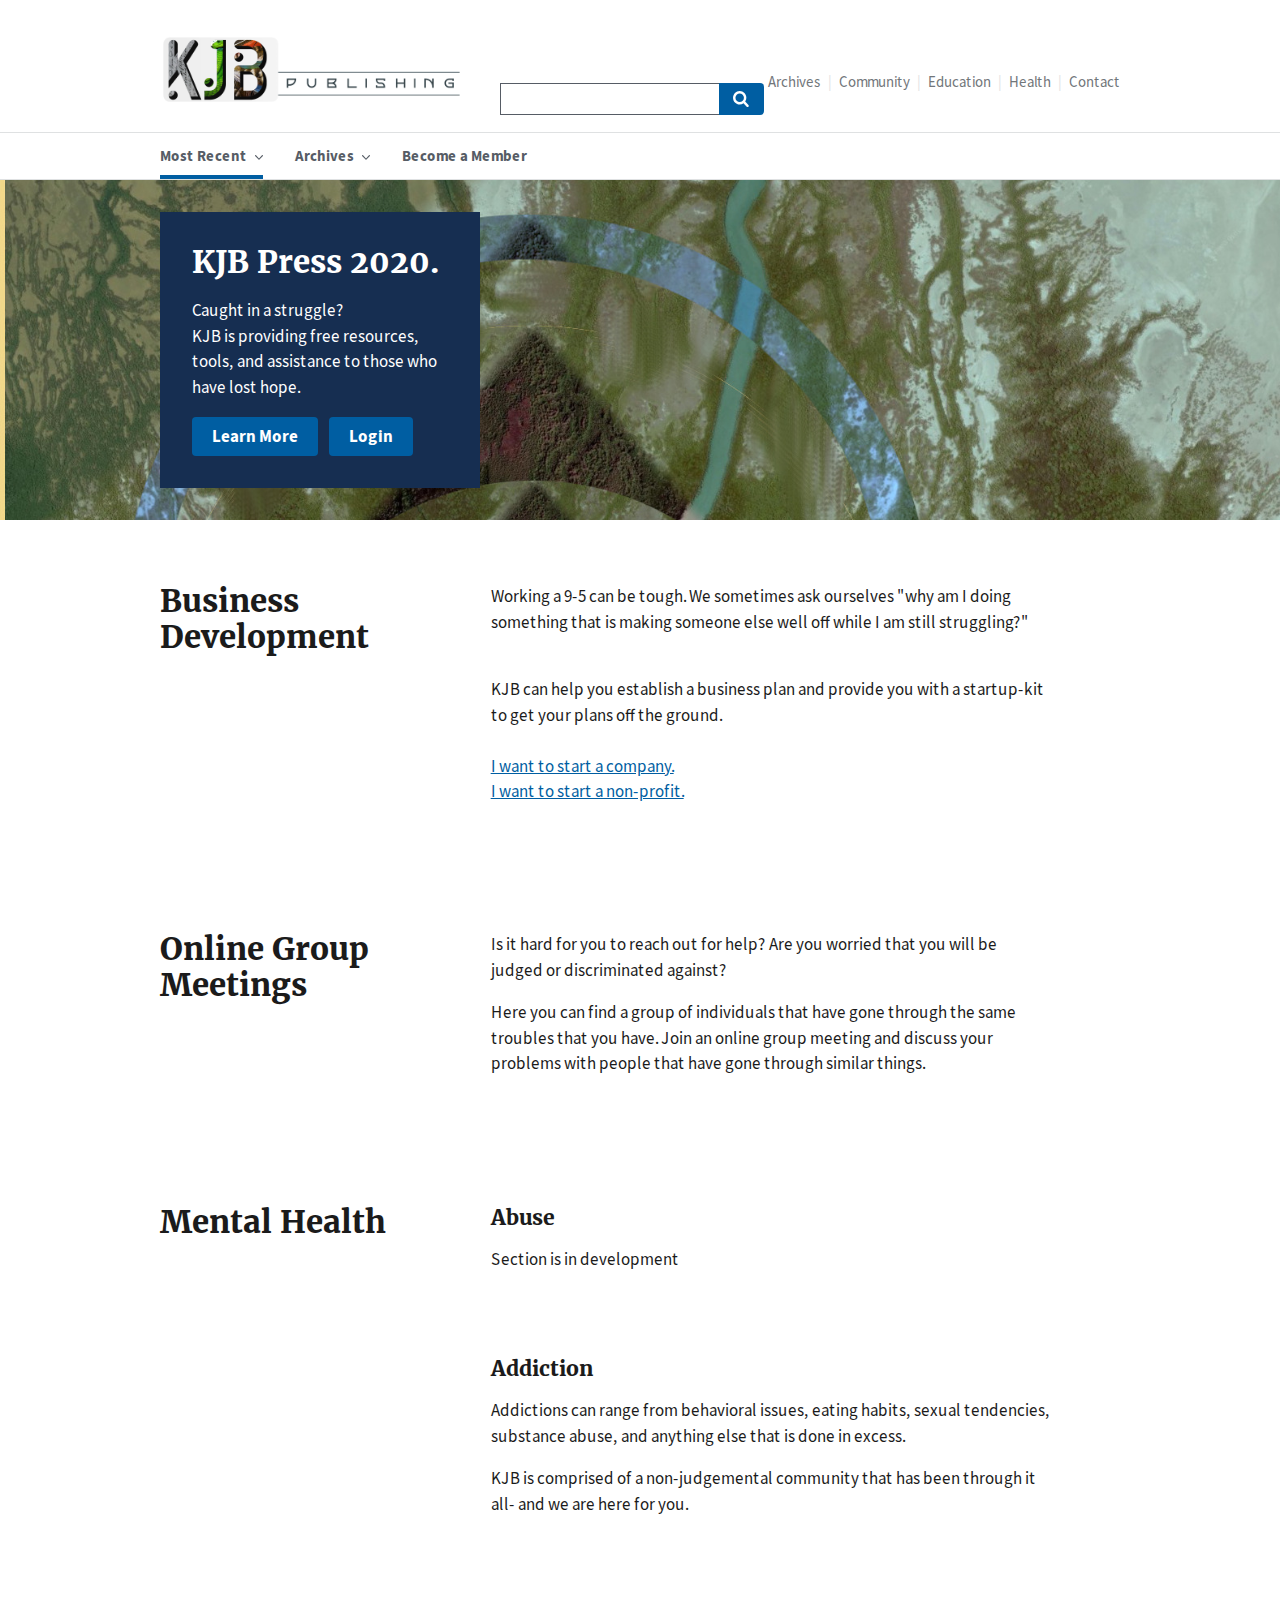
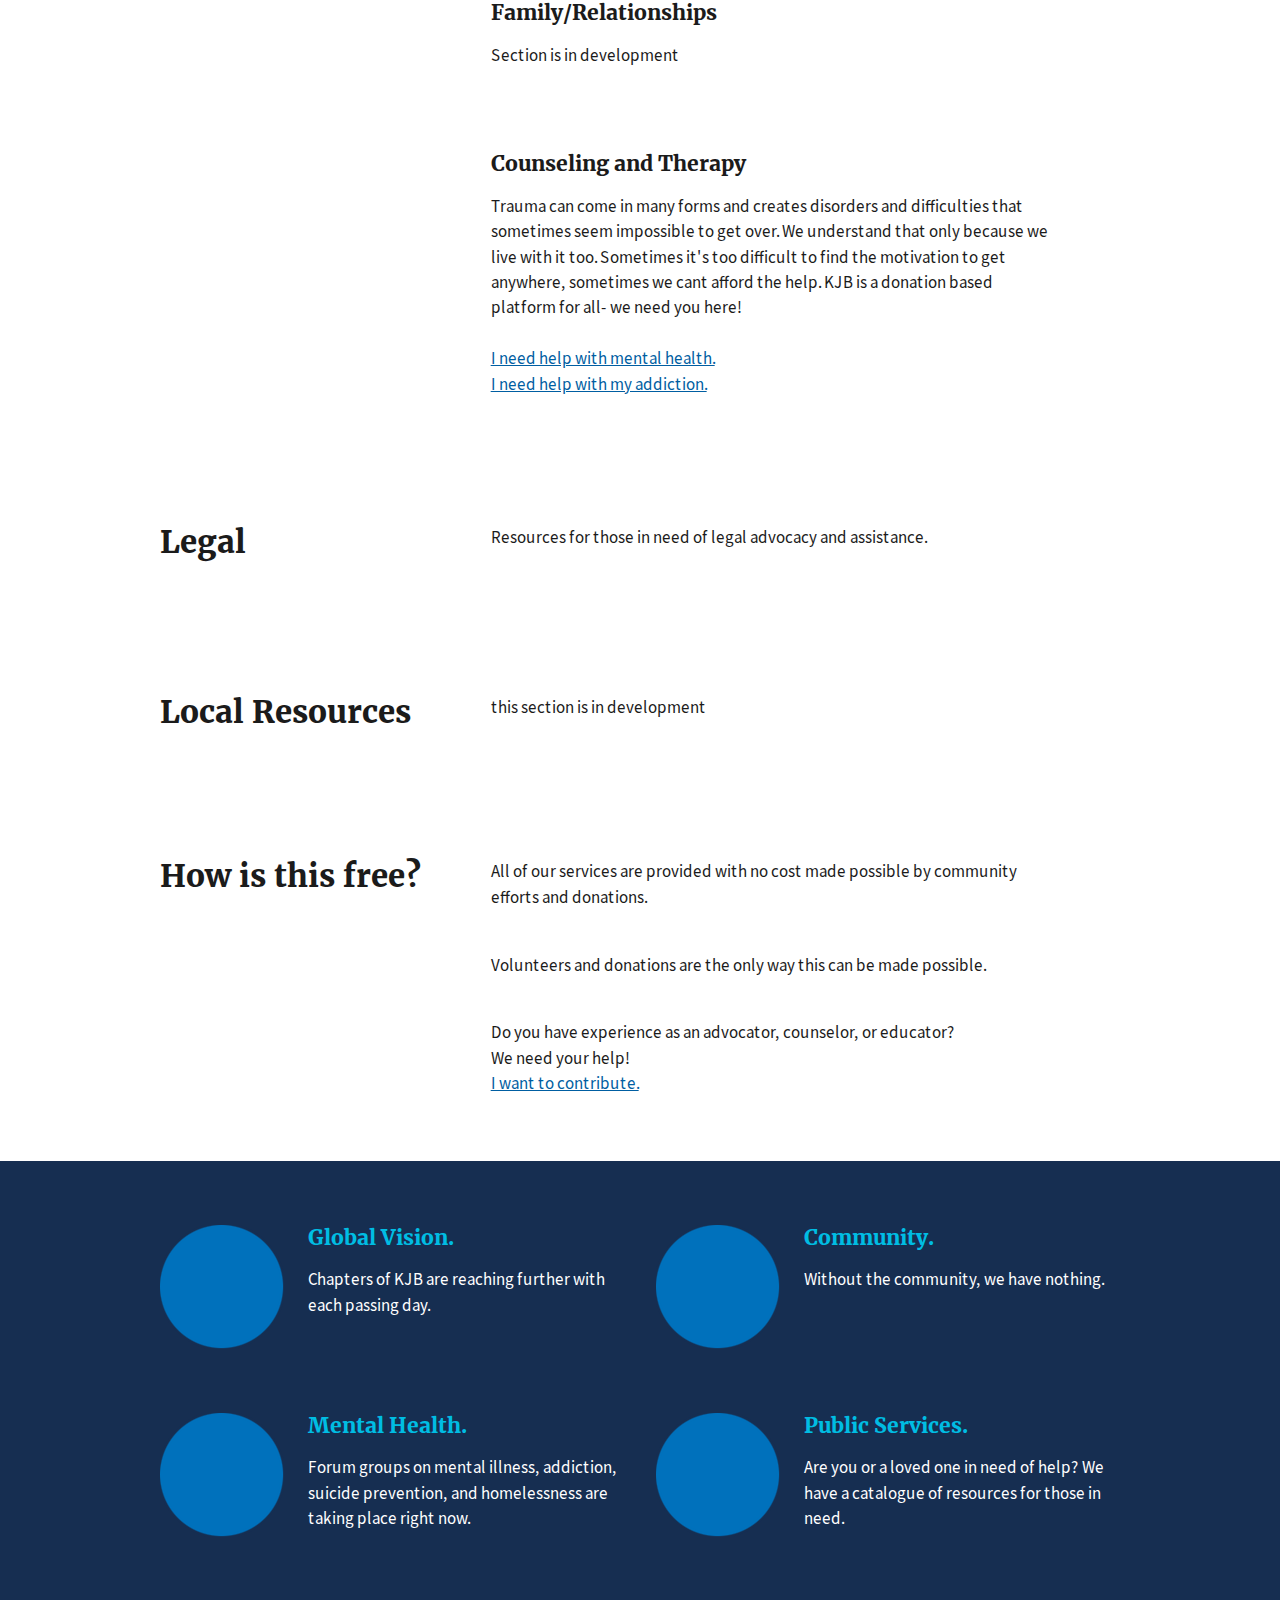
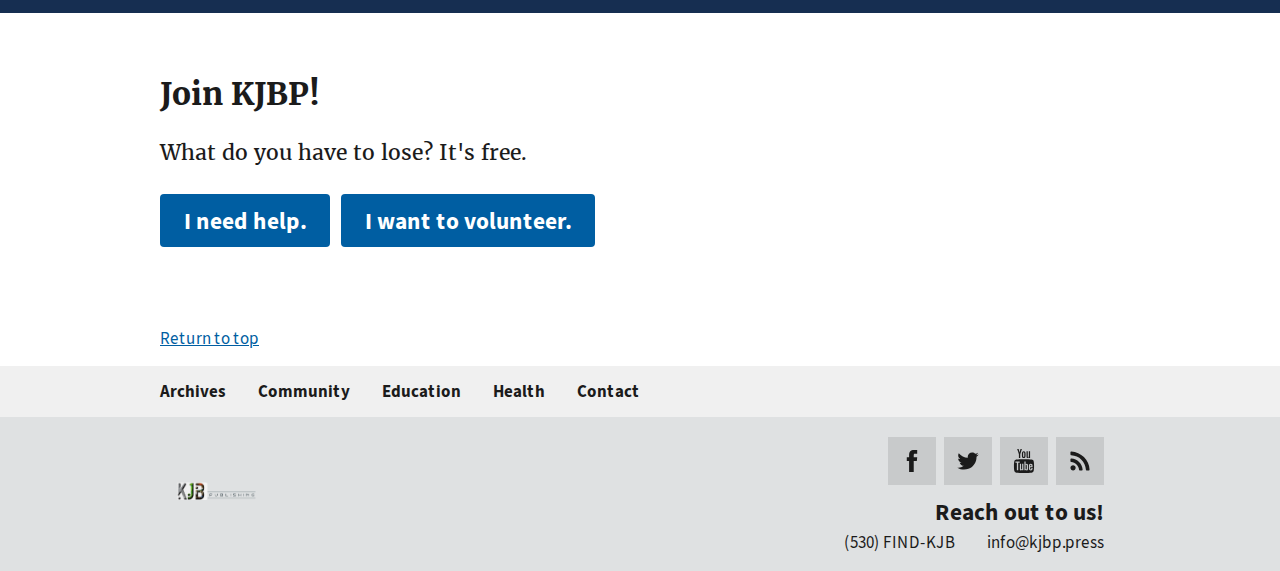
==== index.html @ a03a1387 "uploading app" ====
<!doctype html>
<html lang="en-US">
  <!-- Kyle Jacob Butler  -->
  <head>
    <meta charset="utf-8">
    <meta name="viewport" content="width=device-width, initial-scale=1.0">
    <meta http-equiv="X-UA-Compatible" content="IE=edge">
    <title>KJB Press</title>
    <link rel="stylesheet" href="css/uswds.css">
    
    <meta property="og:title" content="KJB: Publishing & Press">
<meta property="og:description" content="KJB is a resource for personal/business development, community building projects, and group meetings for those that have lost hope. ">
<meta property="og:image" content="http://euro-travel-example.com/thumbnail.jpg">
<meta property="og:url" content="http://kjbp.press">

<meta name="twitter:title" content="KJB: Publishing & Press">
<meta name="twitter:description" content="KJB is a free resource for personal/business development, community building projects, and group meetings for those that have lost hope.">
<meta name="twitter:image" content="http://euro-travel-example.com/thumbnail.jpg">
<meta name="twitter:card" content="summary_large_image">

  </head>
  <body>
    <a class="usa-skipnav" href="#main-content">Skip Section</a>
    

    




<section class="usa-banner" style="display:none;" aria-label="Official government website">
  <div class="usa-accordion">
    <header class="usa-banner__header">
      <div class="usa-banner__inner">
        <div class="grid-col-auto">
          <img class="usa-banner__header-flag" src="img/us_flag_small.png" alt="U.S. flag">
        </div>
        <div class="grid-col-fill tablet:grid-col-auto">
          <p class="usa-banner__header-text">An official website of the KJB Estate</p>
          <p class="usa-banner__header-action" aria-hidden="true">Here’s how you know</p>
        </div>
        <button class="usa-accordion__button usa-banner__button"
          aria-expanded="false" aria-controls="gov-banner">
          <span class="usa-banner__button-text">Here’s how you know</span>
        </button>
      </div>
    </header>
    <div class="usa-banner__content usa-accordion__content" id="gov-banner">
      <div class="grid-row grid-gap-lg">
        <div class="usa-banner__guidance tablet:grid-col-6">
          <img class="usa-banner__icon usa-media-block__img" src="img/icon-dot-gov.svg" role="img" alt="Dot gov">
          <div class="usa-media-block__body">
            <p>
              <strong>
               KJB stands for Kyle Jacob Butler
</strong>
              <br/>
             

            </p>
          </div>
        </div>
        <div class="usa-banner__guidance tablet:grid-col-6">
          <img class="usa-banner__icon usa-media-block__img" src="img/icon-https.svg" role="img" alt="Https">
          <div class="usa-media-block__body">
            <p>
              <strong>
                Secure KJB websites use HTTPS
</strong>
              <br/>
              A <strong>lock</strong> (
<span class="icon-lock"><svg xmlns="http://www.w3.org/2000/svg" width="52" height="64" viewBox="0 0 52 64" class="usa-banner__lock-image" role="img" aria-labelledby="banner-lock-title banner-lock-description"><title id="banner-lock-title">Lock</title><desc id="banner-lock-description">A locked padlock</desc><path fill="#000000" fill-rule="evenodd" d="M26 0c10.493 0 19 8.507 19 19v9h3a4 4 0 0 1 4 4v28a4 4 0 0 1-4 4H4a4 4 0 0 1-4-4V32a4 4 0 0 1 4-4h3v-9C7 8.507 15.507 0 26 0zm0 8c-5.979 0-10.843 4.77-10.996 10.712L15 19v9h22v-9c0-6.075-4.925-11-11-11z"/></svg></span>
) or <strong>https://</strong> means you’ve safely connected to the KJBP Press website. Share sensitive information only on official, secure websites.

            </p>
          </div>
        </div>
      </div>
    </div>
  </div>
</section>

    

    
  <div class="usa-overlay"></div>
<header class="usa-header usa-header--extended"><div class="usa-navbar">
  <div class="usa-logo" id="extended-logo">
  	<img src="img/logo-block-black.png" style="height: 70px;" />



  </div>
  <button class="usa-menu-btn">Menu</button>
</div>
<nav aria-label="Primary navigation" class="usa-nav">
    <div class="usa-nav__inner"><button class="usa-nav__close"><img src="img/close.svg" role="img" alt="close"></button>
<ul class="usa-nav__primary usa-accordion"><li class="usa-nav__primary-item">
    <button class="usa-accordion__button usa-nav__link  usa-current" aria-expanded="false" aria-controls="extended-nav-section-one"><span>Most Recent</span></button>
    <ul id="extended-nav-section-one" class="usa-nav__submenu"><li class="usa-nav__submenu-item">
              <a href="#" class=""> Articles</a>
            </li><li class="usa-nav__submenu-item">
              <a href="#" class=""> Events</a>
            </li><li class="usa-nav__submenu-item">
              <a href="#" class=""> Community</a>
            </li>
            <li class="usa-nav__submenu-item">
              <a href="#" class=""> Mental Health</a>
            </li>
          </ul></li><li class="usa-nav__primary-item">
    <button class="usa-accordion__button usa-nav__link" aria-expanded="false" aria-controls="extended-nav-section-two"><span>Archives</span></button>
    <ul id="extended-nav-section-two" class="usa-nav__submenu"><li class="usa-nav__submenu-item">
              <a href="#" class=""> Audio</a>
            </li>
<li class="usa-nav__submenu-item">
              <a href="#" class=""> Books</a>
            </li>
            <li class="usa-nav__submenu-item">
              <a href="#" class=""> Photo/Video</a>
            </li>
           
            <li class="usa-nav__submenu-item">
              <a href="#" class="">Radio</a>
            </li>
            <li class="usa-nav__submenu-item">
              <a href="#" class=""> Magazines/Newpapers</a>
            </li>
          </ul></li><li class="usa-nav__primary-item">
    <a class="usa-nav__link" href="javascript:void(0)"><span>Become a Member</span></a>
    </li></ul><div class="usa-nav__secondary">
    	
  <ul class="usa-nav__secondary-links">
  	<li class="usa-nav__secondary-item">
      <a href="">Archives</a>
    </li>
<li class="usa-nav__secondary-item">
      <a href="">Community</a>
    </li>
  	<li class="usa-nav__secondary-item">
      <a href="">Education</a>
    </li>
    <li class="usa-nav__secondary-item">
      <a href="">Health</a>
    </li>
  	

    <li class="usa-nav__secondary-item">
      <a href="">Contact</a>
    </li>
    
   
</ul><form class="usa-search usa-search--small " role="search">
  <label class="usa-sr-only" for="extended-search-field-small">Search small</label>
  <input class="usa-input" id="extended-search-field-small" type="search" name="search">
  <button class="usa-button" type="submit"><span class="usa-sr-only">Search</span></button>
</form>

</div>
</div>
  </nav>
</header>



    
  <main id="main-content">
  <section class="usa-hero" aria-label="Introduction">
  <div class="grid-container">
  	
    <div class="usa-hero__callout">
      <h1 class="usa-hero__heading"><span class="usa-hero__heading--alt">KJB Press 2020.</span>
      </h1><p>Caught in a struggle? <br>KJB is providing free resources, tools, and assistance to those who have lost hope.   </p>
      <a class="usa-button" href="javascript:void(0)">Learn More</a>
      <a class="usa-button" href="javascript:void(0)">Login</a>
    </div>
  </div>
</section>


  

     <section class="grid-container usa-section">
    <div class="grid-row grid-gap">
      <div class="tablet:grid-col-4">
        <h2 class="font-heading-xl margin-top-0 tablet:margin-bottom-0">Business Development</h2>
      </div>
      <div class="tablet:grid-col-8 usa-prose">
        <p>Working a 9-5 can be tough. We sometimes ask ourselves "why am I doing something that is making someone else well off while I am still struggling?"</p><br><p> KJB can help you establish a business plan and provide you with a startup-kit to get your plans off the ground.</p><br>
        <a  href="javascript:void(0)">I want to start a company.</a><br>
        <a  href="javascript:void(0)">I want to start a non-profit.</a>



      </div>
    </div>
  </section>

   <section class="grid-container usa-section">
    <div class="grid-row grid-gap">
      <div class="tablet:grid-col-4">
        <h2 class="font-heading-xl margin-top-0 tablet:margin-bottom-0">Online Group Meetings</h2>
      </div>
      <div class="tablet:grid-col-8 usa-prose">
     
<p>Is it hard for you to reach out for help? Are you worried that you will be judged or discriminated against?</p>
<p>Here you can find a group of individuals that have gone through the same troubles that you have. Join an online group meeting and discuss your problems with people that have gone through similar things.

      </div>
    </div>
  </section>
    <section class="grid-container usa-section">
    <div class="grid-row grid-gap">
      <div class="tablet:grid-col-4">
        <h2 class="font-heading-xl margin-top-0 tablet:margin-bottom-0">Mental Health</h2>
      </div>
      <div class="tablet:grid-col-8 usa-prose">
        <h3>Abuse</h3>
        <p>Section is in development</p><br><br>
        <h3>Addiction</h3>
        <p>Addictions can range from behavioral issues, eating habits, sexual tendencies, substance abuse, and anything else that is done in excess.</p>
        <p>KJB is comprised of a non-judgemental community that has been through it all- and we are here for you. </p><br><br>
        <h3>Family/Relationships</h3>
        <p>Section is in development</p><br><br>
        <h3>Counseling and Therapy</h3>
           <p>Trauma can come in many forms and creates disorders and difficulties that sometimes seem impossible to get over. We understand that only because we live with it too. Sometimes it's too difficult to find the motivation to get anywhere, sometimes we cant afford the help. KJB is a donation based platform for all- we need you here!</p><br>
        <a  href="javascript:void(0)">I need help with mental health.</a>
<br>
<a  href="javascript:void(0)">I need help with my addiction.</a>

      </div>
    </div>
  </section>

   <section class="grid-container usa-section">
    <div class="grid-row grid-gap">
      <div class="tablet:grid-col-4">
        <h2 class="font-heading-xl margin-top-0 tablet:margin-bottom-0">Legal</h2>
      </div>
      <div class="tablet:grid-col-8 usa-prose">
     
<p>Resources for those in need of legal advocacy and assistance.</p>

<p>
</p>

      </div>
    </div>
  </section>
     <section class="grid-container usa-section">
    <div class="grid-row grid-gap">
      <div class="tablet:grid-col-4">
        <h2 class="font-heading-xl margin-top-0 tablet:margin-bottom-0">Local Resources</h2>
      </div>
      <div class="tablet:grid-col-8 usa-prose">
     
<p>this section is in development</p>

      </div>
    </div>
  </section>

  </section>
    <section class="grid-container usa-section">
    <div class="grid-row grid-gap">
      <div class="tablet:grid-col-4">
        <h2 class="font-heading-xl margin-top-0 tablet:margin-bottom-0">How is this free?</h2>
      </div>
      <div class="tablet:grid-col-8 usa-prose">
        <p>All of our services are provided with no cost made possible by community efforts and donations.</p><br><p> Volunteers and donations are the only way this can be made possible.</p><br><p>
         Do you have experience as an advocator, counselor, or educator? <br>We need your help! </p>
        <a  href="javascript:void(0)">I want to contribute.</a>

      </div>
    </div>
  </section>
  

  <section class="usa-graphic-list usa-section usa-section--dark">
  <div class="grid-container">
    <div class="usa-graphic-list__row grid-row grid-gap">
      <div class="usa-media-block tablet:grid-col">
        <img class="usa-media-block__img"  src="img/circle-124.png" alt="Alt text">
        <div class="usa-media-block__body">
          <h2 class="usa-graphic-list__heading">Global Vision.</h2>
          <p>Chapters of KJB are reaching further with each passing day. </p>
        </div>
      </div>
      <div class="usa-media-block tablet:grid-col">
        <img class="usa-media-block__img"  src="img/circle-124.png" alt="Alt text">
        <div class="usa-media-block__body">
          <h2 class="usa-graphic-list__heading">Community.</h2>
          <p>Without the community, we have nothing. </p>
        </div>
      </div>
    </div>
    <div class="usa-graphic-list__row grid-row grid-gap">
      <div class="usa-media-block tablet:grid-col">
        <img class="usa-media-block__img"  src="img/circle-124.png" alt="Alt text">
        <div class="usa-media-block__body">
          <h2 class="usa-graphic-list__heading">Mental Health.</h2>
          <p>Forum groups on mental illness, addiction, suicide prevention, and homelessness are taking place right now.</p>
        </div>
      </div>
      <div class="usa-media-block tablet:grid-col">
        <img class="usa-media-block__img"  src="img/circle-124.png" alt="Alt text">
        <div class="usa-media-block__body">
          <h2 class="usa-graphic-list__heading">Public Services.</h2>
          <p>Are you or a loved one in need of help? We have a catalogue of resources for those in need.</p>
        </div>
      </div>
    </div>
  </div>
</section>


  <section id="test-section-id" class="usa-section">
    <div class="grid-container">
      <h2 class="font-heading-xl margin-y-0">Join KJBP!</h2>
      <p class="usa-intro">What do you have to lose? It's free.</p>
      <a class="usa-button usa-button--big" href="#">I need help.</a>
      <a class="usa-button usa-button--big" href="#">I want to volunteer.</a>
    </div>
  </section>

</main>



    <footer class="usa-footer">
  <div class="grid-container usa-footer__return-to-top">
    <a href="#">Return to top</a>
  </div>
  <div class="usa-footer__primary-section">
    <nav class="usa-footer__nav" aria-label="Footer navigation">
      <ul class="grid-row grid-gap">
        <li class="mobile-lg:grid-col-4 desktop:grid-col-auto usa-footer__primary-content">
          <a class="usa-footer__primary-link" href="javascript:void(0);">Archives</a>
        </li>
        <li class="mobile-lg:grid-col-4 desktop:grid-col-auto usa-footer__primary-content">
          <a class="usa-footer__primary-link" href="javascript:void(0);">Community</a>
        </li>
        <li class="mobile-lg:grid-col-4 desktop:grid-col-auto usa-footer__primary-content">
          <a class="usa-footer__primary-link" href="javascript:void(0);">Education</a>
        </li>
        <li class="mobile-lg:grid-col-4 desktop:grid-col-auto usa-footer__primary-content">
          <a class="usa-footer__primary-link" href="javascript:void(0);">Health</a>
        </li>
        
        <li class="mobile-lg:grid-col-4 desktop:grid-col-auto usa-footer__primary-content">
          <a class="usa-footer__primary-link" href="javascript:void(0);">Contact</a>
        </li>
      </ul>
    </nav>
  </div>

  <div class="usa-footer__secondary-section">
    <div class="grid-container">
      <div class="grid-row grid-gap">
        <div class="usa-footer__logo grid-row mobile-lg:grid-col-6 mobile-lg:grid-gap-2">
          <div class="mobile-lg:grid-col-auto">
            
          </div>
          <div class="mobile-lg:grid-col-auto">
           <img class="usa-footer__logo-img" src="img/logo-block-black.png" alt="" style="width: 400px;">
          </div>
        </div>
        <div class="usa-footer__contact-links mobile-lg:grid-col-6">
          <div class="usa-footer__social-links grid-row grid-gap-1">
            <div class="grid-col-auto">
              <a class="usa-social-link usa-social-link--facebook" href="javascript:void(0);">
                <span>Facebook</span>
              </a>
            </div>
            <div class="grid-col-auto">
              <a class="usa-social-link usa-social-link--twitter" href="javascript:void(0);">
                <span>Twitter</span>
              </a>
            </div>
            <div class="grid-col-auto">
              <a class="usa-social-link usa-social-link--youtube" href="javascript:void(0);">
                <span>YouTube</span>
              </a>
            </div>
            <div class="grid-col-auto">
              <a class="usa-social-link usa-social-link--rss" href="javascript:void(0);">
                <span>RSS</span>
              </a>
            </div>
          </div>
          <h3 class="usa-footer__contact-heading">Reach out to us!</h3>
          <address class="usa-footer__address">
            <div class="usa-footer__contact-info grid-row grid-gap">
              <div class="grid-col-auto">
                <a href="tel:1-530-364-3552">(530) FIND-KJB</a>
              </div>
              <div class="grid-col-auto">
                <a href="mailto:info@kjbp.press">info@kjbp.press</a>
              </div>
            </div>
          </address>
        </div>
      </div>
    </div>
  </div>
</footer>

    
    <script src="js/uswds.min.js"></script>
  </body>
</html>
---- css/uswds.css ----
@charset "UTF-8";
/*! uswds v2.8.0 */
.usa-prose > ul,
.usa-prose > ol, .usa-list{
  margin-bottom:1em;
  margin-top:1em;
  line-height:1.5;
  padding-left:3ch;
}
.usa-prose > ul:last-child,
.usa-prose > ol:last-child, .usa-list:last-child{
  margin-bottom:0;
}
.usa-prose > ul ul,
.usa-prose > ol ul, .usa-list ul,
.usa-prose > ul ol,
.usa-prose > ol ol,
.usa-list ol{
  margin-top:0.25em;
}

.usa-prose > ul li,
.usa-prose > ol li, .usa-list li{
  margin-bottom:0.25em;
  max-width:68ex;
}
.usa-prose > ul li:last-child,
.usa-prose > ol li:last-child, .usa-list li:last-child{
  margin-bottom:0;
}

.usa-prose > table, .usa-table{
  font-family:Source Sans Pro Web, Helvetica Neue, Helvetica, Roboto, Arial, sans-serif;
  font-size:1.06rem;
  line-height:1.5;
  border-collapse:collapse;
  border-spacing:0;
  margin:1.25rem 0;
}
.usa-prose > table thead th, .usa-table thead th{
  font-weight:700;
}
.usa-prose > table thead th, .usa-table thead th,
.usa-prose > table thead td,
.usa-table thead td{
  background-color:#f0f0f0;
}
.usa-prose > table th, .usa-table th{
  text-align:left;
}
.usa-prose > table th, .usa-table th,
.usa-prose > table td,
.usa-table td{
  border-width:1px;
  border-color:#565c65;
  border-style:solid;
  background-color:white;
  font-weight:400;
  padding:0.5rem 1rem;
}
.usa-prose > table caption, .usa-table caption{
  font-family:Source Sans Pro Web, Helvetica Neue, Helvetica, Roboto, Arial, sans-serif;
  font-size:1rem;
  font-weight:700;
  margin-bottom:0.75rem;
  text-align:left;
}

.usa-prose > .usa-table--borderless thead th, .usa-table--borderless thead th{
  background-color:transparent;
  border-top:0;
}
.usa-prose > .usa-table--borderless th, .usa-table--borderless th,
.usa-prose > .usa-table--borderless td,
.usa-table--borderless td{
  border-left:0;
  border-right:0;
}
.usa-table--borderless th:first-child{
  padding-left:0;
}
/*! normalize.css v8.0.1 | MIT License | github.com/necolas/normalize.css */
html{
  line-height:1.15;
  -webkit-text-size-adjust:100%;
}
body{
  margin:0;
}
main{
  display:block;
}
h1{
  font-size:2em;
  margin:0.67em 0;
}
hr{
  box-sizing:content-box;
  height:0;
  overflow:visible;
}
pre{
  font-family:monospace, monospace;
  font-size:1em;
}
a{
  background-color:transparent;
}
abbr[title]{
  border-bottom:none;
  text-decoration:underline;
  -webkit-text-decoration:underline dotted;
          text-decoration:underline dotted;
}
b,
strong{
  font-weight:bolder;
}
code,
kbd,
samp{
  font-family:monospace, monospace;
  font-size:1em;
}
small{
  font-size:80%;
}
sub,
sup{
  font-size:75%;
  line-height:0;
  position:relative;
  vertical-align:baseline;
}

sub{
  bottom:-0.25em;
}

sup{
  top:-0.5em;
}
img{
  border-style:none;
}
button,
input,
optgroup,
select,
textarea{
  font-family:inherit;
  font-size:100%;
  line-height:1.15;
  margin:0;
}
button,
input{
  overflow:visible;
}
button,
select{
  text-transform:none;
}
button,
[type=button],
[type=reset],
[type=submit]{
  -webkit-appearance:button;
}
button::-moz-focus-inner,
[type=button]::-moz-focus-inner,
[type=reset]::-moz-focus-inner,
[type=submit]::-moz-focus-inner{
  border-style:none;
  padding:0;
}
button:-moz-focusring,
[type=button]:-moz-focusring,
[type=reset]:-moz-focusring,
[type=submit]:-moz-focusring{
  outline:1px dotted ButtonText;
}
fieldset{
  padding:0.35em 0.75em 0.625em;
}
legend{
  box-sizing:border-box;
  color:inherit;
  display:table;
  max-width:100%;
  padding:0;
  white-space:normal;
}
progress{
  vertical-align:baseline;
}
textarea{
  overflow:auto;
}
[type=checkbox],
[type=radio]{
  box-sizing:border-box;
  padding:0;
}
[type=number]::-webkit-inner-spin-button,
[type=number]::-webkit-outer-spin-button{
  height:auto;
}
[type=search]{
  -webkit-appearance:textfield;
  outline-offset:-2px;
}
[type=search]::-webkit-search-decoration{
  -webkit-appearance:none;
}
::-webkit-file-upload-button{
  -webkit-appearance:button;
  font:inherit;
}
details{
  display:block;
}
summary{
  display:list-item;
}
template{
  display:none;
}
[hidden]{
  display:none;
}
@font-face{
  font-family:Roboto Mono Web;
  font-style:normal;
  font-weight:300;
  font-display:fallback;
  src:url(../fonts/roboto-mono/roboto-mono-v5-latin-300.woff2) format("woff2"), url(../fonts/roboto-mono/roboto-mono-v5-latin-300.woff) format("woff"), url(../fonts/roboto-mono/roboto-mono-v5-latin-300.ttf) format("truetype");
}
@font-face{
  font-family:Roboto Mono Web;
  font-style:normal;
  font-weight:400;
  font-display:fallback;
  src:url(../fonts/roboto-mono/roboto-mono-v5-latin-regular.woff2) format("woff2"), url(../fonts/roboto-mono/roboto-mono-v5-latin-regular.woff) format("woff"), url(../fonts/roboto-mono/roboto-mono-v5-latin-regular.ttf) format("truetype");
}
@font-face{
  font-family:Roboto Mono Web;
  font-style:normal;
  font-weight:700;
  font-display:fallback;
  src:url(../fonts/roboto-mono/roboto-mono-v5-latin-700.woff2) format("woff2"), url(../fonts/roboto-mono/roboto-mono-v5-latin-700.woff) format("woff"), url(../fonts/roboto-mono/roboto-mono-v5-latin-700.ttf) format("truetype");
}
@font-face{
  font-family:Roboto Mono Web;
  font-style:italic;
  font-weight:300;
  font-display:fallback;
  src:url(../fonts/roboto-mono/roboto-mono-v5-latin-300italic.woff2) format("woff2"), url(../fonts/roboto-mono/roboto-mono-v5-latin-300italic.woff) format("woff"), url(../fonts/roboto-mono/roboto-mono-v5-latin-300italic.ttf) format("truetype");
}
@font-face{
  font-family:Roboto Mono Web;
  font-style:italic;
  font-weight:400;
  font-display:fallback;
  src:url(../fonts/roboto-mono/roboto-mono-v5-latin-italic.woff2) format("woff2"), url(../fonts/roboto-mono/roboto-mono-v5-latin-italic.woff) format("woff"), url(../fonts/roboto-mono/roboto-mono-v5-latin-italic.ttf) format("truetype");
}
@font-face{
  font-family:Roboto Mono Web;
  font-style:italic;
  font-weight:700;
  font-display:fallback;
  src:url(../fonts/roboto-mono/roboto-mono-v5-latin-700italic.woff2) format("woff2"), url(../fonts/roboto-mono/roboto-mono-v5-latin-700italic.woff) format("woff"), url(../fonts/roboto-mono/roboto-mono-v5-latin-700italic.ttf) format("truetype");
}
@font-face{
  font-family:Source Sans Pro Web;
  font-style:normal;
  font-weight:300;
  font-display:fallback;
  src:url(../fonts/source-sans-pro/sourcesanspro-light-webfont.woff2) format("woff2"), url(../fonts/source-sans-pro/sourcesanspro-light-webfont.woff) format("woff"), url(../fonts/source-sans-pro/sourcesanspro-light-webfont.ttf) format("truetype");
}
@font-face{
  font-family:Source Sans Pro Web;
  font-style:normal;
  font-weight:400;
  font-display:fallback;
  src:url(../fonts/source-sans-pro/sourcesanspro-regular-webfont.woff2) format("woff2"), url(../fonts/source-sans-pro/sourcesanspro-regular-webfont.woff) format("woff"), url(../fonts/source-sans-pro/sourcesanspro-regular-webfont.ttf) format("truetype");
}
@font-face{
  font-family:Source Sans Pro Web;
  font-style:normal;
  font-weight:700;
  font-display:fallback;
  src:url(../fonts/source-sans-pro/sourcesanspro-bold-webfont.woff2) format("woff2"), url(../fonts/source-sans-pro/sourcesanspro-bold-webfont.woff) format("woff"), url(../fonts/source-sans-pro/sourcesanspro-bold-webfont.ttf) format("truetype");
}
@font-face{
  font-family:Source Sans Pro Web;
  font-style:italic;
  font-weight:300;
  font-display:fallback;
  src:url(../fonts/source-sans-pro/sourcesanspro-lightitalic-webfont.woff2) format("woff2"), url(../fonts/source-sans-pro/sourcesanspro-lightitalic-webfont.woff) format("woff"), url(../fonts/source-sans-pro/sourcesanspro-lightitalic-webfont.ttf) format("truetype");
}
@font-face{
  font-family:Source Sans Pro Web;
  font-style:italic;
  font-weight:400;
  font-display:fallback;
  src:url(../fonts/source-sans-pro/sourcesanspro-italic-webfont.woff2) format("woff2"), url(../fonts/source-sans-pro/sourcesanspro-italic-webfont.woff) format("woff"), url(../fonts/source-sans-pro/sourcesanspro-italic-webfont.ttf) format("truetype");
}
@font-face{
  font-family:Source Sans Pro Web;
  font-style:italic;
  font-weight:700;
  font-display:fallback;
  src:url(../fonts/source-sans-pro/sourcesanspro-bolditalic-webfont.woff2) format("woff2"), url(../fonts/source-sans-pro/sourcesanspro-bolditalic-webfont.woff) format("woff"), url(../fonts/source-sans-pro/sourcesanspro-bolditalic-webfont.ttf) format("truetype");
}
@font-face{
  font-family:Merriweather Web;
  font-style:normal;
  font-weight:300;
  font-display:fallback;
  src:url(../fonts/merriweather/Latin-Merriweather-Light.woff2) format("woff2"), url(../fonts/merriweather/Latin-Merriweather-Light.woff) format("woff"), url(../fonts/merriweather/Latin-Merriweather-Light.ttf) format("truetype");
}
@font-face{
  font-family:Merriweather Web;
  font-style:normal;
  font-weight:400;
  font-display:fallback;
  src:url(../fonts/merriweather/Latin-Merriweather-Regular.woff2) format("woff2"), url(../fonts/merriweather/Latin-Merriweather-Regular.woff) format("woff"), url(../fonts/merriweather/Latin-Merriweather-Regular.ttf) format("truetype");
}
@font-face{
  font-family:Merriweather Web;
  font-style:normal;
  font-weight:700;
  font-display:fallback;
  src:url(../fonts/merriweather/Latin-Merriweather-Bold.woff2) format("woff2"), url(../fonts/merriweather/Latin-Merriweather-Bold.woff) format("woff"), url(../fonts/merriweather/Latin-Merriweather-Bold.ttf) format("truetype");
}
@font-face{
  font-family:Merriweather Web;
  font-style:italic;
  font-weight:300;
  font-display:fallback;
  src:url(../fonts/merriweather/Latin-Merriweather-LightItalic.woff2) format("woff2"), url(../fonts/merriweather/Latin-Merriweather-LightItalic.woff) format("woff"), url(../fonts/merriweather/Latin-Merriweather-LightItalic.ttf) format("truetype");
}
@font-face{
  font-family:Merriweather Web;
  font-style:italic;
  font-weight:400;
  font-display:fallback;
  src:url(../fonts/merriweather/Latin-Merriweather-Italic.woff2) format("woff2"), url(../fonts/merriweather/Latin-Merriweather-Italic.woff) format("woff"), url(../fonts/merriweather/Latin-Merriweather-Italic.ttf) format("truetype");
}
@font-face{
  font-family:Merriweather Web;
  font-style:italic;
  font-weight:700;
  font-display:fallback;
  src:url(../fonts/merriweather/Latin-Merriweather-BoldItalic.woff2) format("woff2"), url(../fonts/merriweather/Latin-Merriweather-BoldItalic.woff) format("woff"), url(../fonts/merriweather/Latin-Merriweather-BoldItalic.ttf) format("truetype");
}
input:not([disabled]):focus,
select:not([disabled]):focus,
textarea:not([disabled]):focus,
button:not([disabled]):focus{
  outline:0.25rem solid #2491ff;
  outline-offset:0;
}

iframe:focus,
[href]:focus,
[tabindex]:focus,
[contentEditable=true]:focus{
  outline:0.25rem solid #2491ff;
  outline-offset:0;
}

.usa-focus{
  outline:0.25rem solid #2491ff;
  outline-offset:0;
}

html{
  box-sizing:border-box;
}

*,
*::before,
*::after{
  box-sizing:inherit;
}

html{
  font-feature-settings:"kern" 1;
  -webkit-font-kerning:normal;
          font-kerning:normal;
  font-family:Source Sans Pro Web, Helvetica Neue, Helvetica, Roboto, Arial, sans-serif;
  font-size:100%;
}

cite,
var,
address,
dfn{
  font-style:normal;
}

/*! uswds v2.8.0 */
body{
  background-color:white;
  color:#1b1b1b;
  overflow-x:hidden;
}

.usa-sr-only{
  position:absolute;
  left:-999em;
}

.usa-button{
  font-family:Source Sans Pro Web, Helvetica Neue, Helvetica, Roboto, Arial, sans-serif;
  font-size:1.06rem;
  line-height:0.9;
  -moz-osx-font-smoothing:grayscale;
  -webkit-font-smoothing:antialiased;
  color:white;
  background-color:#005ea2;
  -webkit-appearance:none;
     -moz-appearance:none;
          appearance:none;
  border:0;
  border-radius:0.25rem;
  cursor:pointer;
  display:inline-block;
  font-weight:bold;
  margin-right:0.5rem;
  padding:0.75rem 1.25rem;
  text-align:center;
  text-decoration:none;
  width:100%;
}
@media all and (min-width: 30em){
  .usa-button{
    width:auto;
  }
}
.usa-button:visited{
  color:white;
}
.usa-button:hover, .usa-button.usa-button--hover{
  color:white;
  background-color:#1a4480;
  border-bottom:0;
  text-decoration:none;
}
.usa-button:active, .usa-button.usa-button--active{
  color:white;
  background-color:#162e51;
}
.usa-button:not([disabled]):focus, .usa-button:not([disabled]).usa-focus{
  outline-offset:0.25rem;
}
.usa-button:disabled{
  -moz-osx-font-smoothing:grayscale;
  -webkit-font-smoothing:antialiased;
  background-color:#c9c9c9;
  color:white;
  pointer-events:none;
}
.usa-button:disabled:hover, .usa-button:disabled.usa-button--hover, .usa-button:disabled:active, .usa-button:disabled.usa-button--active, .usa-button:disabled:focus, .usa-button:disabled.usa-focus{
  background-color:#c9c9c9;
  border:0;
  box-shadow:none;
}

.usa-button--accent-cool{
  -moz-osx-font-smoothing:auto;
  -webkit-font-smoothing:subpixel-antialiased;
  color:#1b1b1b;
  background-color:#00bde3;
}
.usa-button--accent-cool:visited{
  color:#1b1b1b;
  background-color:#00bde3;
}
.usa-button--accent-cool:hover, .usa-button--accent-cool.usa-button--hover{
  -moz-osx-font-smoothing:grayscale;
  -webkit-font-smoothing:antialiased;
  color:#1b1b1b;
  background-color:#28a0cb;
}
.usa-button--accent-cool:active, .usa-button--accent-cool.usa-button--active{
  -moz-osx-font-smoothing:grayscale;
  -webkit-font-smoothing:antialiased;
  color:white;
  background-color:#07648d;
}

.usa-button--outline{
  -moz-osx-font-smoothing:auto;
  -webkit-font-smoothing:subpixel-antialiased;
  background-color:transparent;
  box-shadow:inset 0 0 0 2px #005ea2;
  color:#005ea2;
}
.usa-button--outline:visited{
  color:#005ea2;
}
.usa-button--outline:hover, .usa-button--outline.usa-button--hover{
  background-color:transparent;
  box-shadow:inset 0 0 0 2px #1a4480;
  color:#1a4480;
}
.usa-button--outline:active, .usa-button--outline.usa-button--active{
  background-color:transparent;
  box-shadow:inset 0 0 0 2px #162e51;
  color:#162e51;
}
.usa-button--outline.usa-button--inverse{
  box-shadow:inset 0 0 0 2px #dfe1e2;
  color:#dfe1e2;
}
.usa-button--outline.usa-button--inverse:visited{
  color:#dfe1e2;
}
.usa-button--outline.usa-button--inverse:hover, .usa-button--outline.usa-button--inverse.usa-button--hover{
  box-shadow:inset 0 0 0 2px #f0f0f0;
  color:#f0f0f0;
}
.usa-button--outline.usa-button--inverse:active, .usa-button--outline.usa-button--inverse.usa-button--active{
  background-color:transparent;
  box-shadow:inset 0 0 0 2px white;
  color:white;
}
.usa-button--outline.usa-button--inverse.usa-button--unstyled{
  -moz-osx-font-smoothing:auto;
  -webkit-font-smoothing:subpixel-antialiased;
  color:#005ea2;
  text-decoration:underline;
  background-color:transparent;
  border:0;
  border-radius:0;
  box-shadow:none;
  font-weight:normal;
  margin:0;
  padding:0;
  text-align:left;
  color:#dfe1e2;
}
.usa-button--outline.usa-button--inverse.usa-button--unstyled:hover{
  color:#1a4480;
}
.usa-button--outline.usa-button--inverse.usa-button--unstyled:active{
  color:#162e51;
}
.usa-button--outline.usa-button--inverse.usa-button--unstyled:focus{
  outline:0.25rem solid #2491ff;
  outline-offset:0;
}
.usa-button--outline.usa-button--inverse.usa-button--unstyled:visited{
  color:#54278f;
}
.usa-button--outline.usa-button--inverse.usa-button--unstyled:hover, .usa-button--outline.usa-button--inverse.usa-button--unstyled:active{
  -moz-osx-font-smoothing:auto;
  -webkit-font-smoothing:subpixel-antialiased;
  background-color:transparent;
  box-shadow:none;
  text-decoration:underline;
}
.usa-button--outline.usa-button--inverse.usa-button--unstyled:hover, .usa-button--outline.usa-button--inverse.usa-button--unstyled.usa-button--hover{
  color:#f0f0f0;
}
.usa-button--outline.usa-button--inverse.usa-button--unstyled:active, .usa-button--outline.usa-button--inverse.usa-button--unstyled.usa-button--active{
  color:white;
}

.usa-button--base{
  color:white;
  background-color:#71767a;
}
.usa-button--base:hover, .usa-button--base.usa-button--hover{
  color:white;
  background-color:#565c65;
}
.usa-button--base:active, .usa-button--base.usa-button--active{
  color:white;
  background-color:#3d4551;
}

.usa-button--secondary{
  color:white;
  background-color:#d83933;
}
.usa-button--secondary:hover, .usa-button--secondary.usa-button--hover{
  color:white;
  background-color:#b50909;
}
.usa-button--secondary:active, .usa-button--secondary.usa-button--active{
  color:white;
  background-color:#b50909;
}

.usa-button--big{
  border-radius:0.25rem;
  font-size:1.46rem;
  padding:1rem 1.5rem;
}

.usa-button--disabled{
  -moz-osx-font-smoothing:grayscale;
  -webkit-font-smoothing:antialiased;
  background-color:#c9c9c9;
  color:white;
  pointer-events:none;
}
.usa-button--disabled:hover, .usa-button--disabled.usa-button--hover, .usa-button--disabled:active, .usa-button--disabled.usa-button--active, .usa-button--disabled:focus, .usa-button--disabled.usa-focus{
  background-color:#c9c9c9;
  border:0;
  box-shadow:none;
}

.usa-button--outline-disabled,
.usa-button--outline-inverse-disabled,
.usa-button--outline:disabled,
.usa-button--outline-inverse:disabled,
.usa-button--outline-inverse:disabled{
  background-color:transparent;
  pointer-events:none;
}
.usa-button--outline-disabled:hover, .usa-button--outline-disabled.usa-button--hover, .usa-button--outline-disabled:active, .usa-button--outline-disabled.usa-button--active, .usa-button--outline-disabled:focus, .usa-button--outline-disabled.usa-focus,
.usa-button--outline-inverse-disabled:hover,
.usa-button--outline-inverse-disabled.usa-button--hover,
.usa-button--outline-inverse-disabled:active,
.usa-button--outline-inverse-disabled.usa-button--active,
.usa-button--outline-inverse-disabled:focus,
.usa-button--outline-inverse-disabled.usa-focus,
.usa-button--outline:disabled:hover,
.usa-button--outline:disabled.usa-button--hover,
.usa-button--outline:disabled:active,
.usa-button--outline:disabled.usa-button--active,
.usa-button--outline:disabled:focus,
.usa-button--outline:disabled.usa-focus,
.usa-button--outline-inverse:disabled:hover,
.usa-button--outline-inverse:disabled.usa-button--hover,
.usa-button--outline-inverse:disabled:active,
.usa-button--outline-inverse:disabled.usa-button--active,
.usa-button--outline-inverse:disabled:focus,
.usa-button--outline-inverse:disabled.usa-focus,
.usa-button--outline-inverse:disabled:hover,
.usa-button--outline-inverse:disabled.usa-button--hover,
.usa-button--outline-inverse:disabled:active,
.usa-button--outline-inverse:disabled.usa-button--active,
.usa-button--outline-inverse:disabled:focus,
.usa-button--outline-inverse:disabled.usa-focus{
  background-color:transparent;
  border:0;
}

.usa-button--outline-disabled,
.usa-button--outline:disabled{
  box-shadow:inset 0 0 0 2px #c9c9c9;
  color:#c9c9c9;
}
.usa-button--outline-disabled.usa-button--inverse,
.usa-button--outline:disabled.usa-button--inverse{
  background-color:transparent;
  box-shadow:inset 0 0 0 2px #71767a;
  color:#71767a;
}

.usa-button--unstyled{
  -moz-osx-font-smoothing:auto;
  -webkit-font-smoothing:subpixel-antialiased;
  color:#005ea2;
  text-decoration:underline;
  background-color:transparent;
  border:0;
  border-radius:0;
  box-shadow:none;
  font-weight:normal;
  margin:0;
  padding:0;
  text-align:left;
}
.usa-button--unstyled:hover{
  color:#1a4480;
}
.usa-button--unstyled:active{
  color:#162e51;
}
.usa-button--unstyled:focus{
  outline:0.25rem solid #2491ff;
  outline-offset:0;
}
.usa-button--unstyled:visited{
  color:#54278f;
}
.usa-button--unstyled:hover, .usa-button--unstyled:active{
  -moz-osx-font-smoothing:auto;
  -webkit-font-smoothing:subpixel-antialiased;
  background-color:transparent;
  box-shadow:none;
  text-decoration:underline;
}

.usa-embed-container iframe,
.usa-embed-container object,
.usa-embed-container embed{
  position:absolute;
  top:0;
  left:0;
  width:100%;
  height:100%;
}

.usa-embed-container{
  padding-bottom:56.25%;
  position:relative;
  height:0;
  overflow:hidden;
  max-width:100%;
}

img{
  max-width:100%;
}

.usa-media-link{
  display:inline-block;
  line-height:0;
}

.usa-combo-box__list, .usa-combo-box__input, .usa-input,
.usa-textarea, .usa-range, .usa-select, .usa-fieldset,
.usa-hint{
  font-family:Source Sans Pro Web, Helvetica Neue, Helvetica, Roboto, Arial, sans-serif;
  font-size:1.06rem;
  line-height:1.3;
}

.usa-combo-box__input, .usa-input,
.usa-textarea, .usa-range, .usa-select{
  border-width:1px;
  border-color:#565c65;
  border-style:solid;
  -webkit-appearance:none;
     -moz-appearance:none;
          appearance:none;
  border-radius:0;
  color:#1b1b1b;
  display:block;
  height:2.5rem;
  margin-top:0.5rem;
  max-width:30rem;
  padding:0.5rem;
  width:100%;
}
.usa-input--success.usa-combo-box__input, .usa-input--success.usa-input,
.usa-input--success.usa-textarea, .usa-input--success.usa-range, .usa-input--success.usa-select{
  border-width:0.25rem;
  border-color:#00a91c;
  border-style:solid;
}

.usa-fieldset{
  border:none;
  margin:0;
  padding:0;
}

.usa-form-group--error{
  border-left-width:0.25rem;
  border-left-color:#b50909;
  border-left-style:solid;
  margin-top:2rem;
  padding-left:1rem;
  position:relative;
}
@media all and (min-width: 64em){
  .usa-form-group--error{
    margin-left:-1.25rem;
  }
}

.usa-error-message{
  padding-bottom:0.25rem;
  padding-top:0.25rem;
  color:#b50909;
  display:block;
  font-weight:bold;
}

.usa-hint{
  color:#71767a;
}

.usa-label{
  display:block;
  line-height:1.1;
  margin-top:1.5rem;
  max-width:30rem;
}

.usa-label--error{
  font-weight:bold;
  margin-top:0;
}

.usa-label--required{
  color:#b50909;
}

.usa-legend{
  font-size:2.13rem;
  font-weight:bold;
}

.usa-input-list{
  margin-bottom:0;
  margin-top:0;
  list-style-type:none;
  padding-left:0;
}
.usa-input-list li{
  line-height:1.3;
}

.usa-prose .usa-input-list{
  margin-bottom:0;
  margin-top:0;
  list-style-type:none;
  padding-left:0;
}
.usa-prose .usa-input-list li{
  line-height:1.3;
}

.usa-checkbox__input,
.usa-radio__input{
  position:absolute;
  left:-999em;
}
.lt-ie9 .usa-checkbox__input,
.lt-ie9 .usa-radio__input{
  border:0;
  float:left;
  margin:0.25rem 0.25rem 0 0;
  position:static;
  width:auto;
}

.usa-checkbox__label,
.usa-radio__label{
  cursor:pointer;
  display:inherit;
  font-weight:normal;
  margin-bottom:0.75rem;
  padding-left:2rem;
  position:relative;
  text-indent:-2rem;
}

.usa-checkbox__label::before,
.usa-radio__label::before{
  background:white;
  content:" ";
  display:inline-block;
  left:2px;
  position:relative;
  vertical-align:middle\0 ;
}

.usa-checkbox__label::before{
  height:1.25rem;
  width:1.25rem;
  border-radius:2px;
}

.usa-radio__label::before{
  height:1.25rem;
  border-radius:99rem;
  width:1.25rem;
}

.usa-checkbox__label::before,
.usa-radio__label::before{
  box-shadow:0 0 0 2px #71767a;
  line-height:1.25rem;
  margin-right:0.75rem;
}

.usa-checkbox__input:checked + .usa-checkbox__label::before,
.usa-radio__input:checked + .usa-radio__label::before{
  background-color:#005ea2;
  box-shadow:0 0 0 2px #005ea2;
}

.usa-radio__input:checked + .usa-radio__label::before{
  box-shadow:0 0 0 2px #005ea2, inset 0 0 0 2px white;
}
@media print{
  .usa-radio__input:checked + .usa-radio__label::before{
    box-shadow:inset 0 0 0 2px white, inset 0 0 0 1rem #005ea2, 0 0 0 2px #005ea2;
  }
}

.usa-checkbox__input:checked + .usa-checkbox__label::before,
.usa-checkbox__input:checked:disabled + .usa-checkbox__label::before{
  background-image:url("../img/correct8.svg"), linear-gradient(transparent, transparent);
  background-repeat:no-repeat;
  background-position:center center;
  background-size:0.75rem auto;
}
@media print{
  .usa-checkbox__input:checked + .usa-checkbox__label::before,
.usa-checkbox__input:checked:disabled + .usa-checkbox__label::before{
    background-image:none;
    background-color:white;
    content:url("../img/checkbox-check-print.svg");
    text-indent:0;
  }
}

.usa-radio__input:focus + .usa-radio__label::before{
  outline:0.25rem solid #2491ff;
  outline-offset:0.25rem;
}

.usa-checkbox__input:disabled + .usa-checkbox__label{
  color:#c9c9c9;
}

.usa-checkbox__input:focus + .usa-checkbox__label::before{
  outline:0.25rem solid #2491ff;
  outline-offset:0;
}

.usa-checkbox__input:disabled + .usa-checkbox__label::before,
.usa-radio__input:disabled + .usa-radio__label::before{
  background:#e6e6e6;
  box-shadow:0 0 0 2px #c9c9c9;
  cursor:not-allowed;
}

.usa-memorable-date{
  display:flex;
}
.usa-memorable-date [type=number]{
  -moz-appearance:textfield;
}
.usa-memorable-date [type=number]::-webkit-inner-spin-button{
  -webkit-appearance:none;
          appearance:none;
}
.usa-memorable-date [type=number]::-webkit-contacts-auto-fill-button{
  visibility:hidden;
  display:none !important;
  pointer-events:none;
  height:0;
  width:0;
  margin:0;
}

.usa-form-group--day,
.usa-form-group--month,
.usa-form-group--year{
  flex:0 1 auto;
  margin-right:1rem;
  width:3rem;
}

.usa-form-group--year{
  width:4.5rem;
}

.usa-select{
  background-image:url("../img/arrow-both.svg"), linear-gradient(transparent, transparent);
  background-repeat:no-repeat;
  -webkit-appearance:none;
     -moz-appearance:none;
          appearance:none;
  background-color:white;
  background-position:right 0.75rem center;
  background-size:0.5rem;
  padding-right:2rem;
}
.usa-select::-ms-expand{
  display:none;
}
.usa-select:-webkit-autofill{
  -webkit-appearance:menulist;
          appearance:menulist;
}
.usa-select:-moz-focusring{
  color:transparent;
  text-shadow:0 0 0 black;
}

[type=file]{
  border:none;
  margin-top:0.5rem;
  padding-left:0;
  padding-top:0.2rem;
}

.usa-file-input{
  display:block;
  max-width:30rem;
  width:100%;
}

.usa-file-input__target{
  border:1px dashed #a9aeb1;
  display:block;
  font-size:0.93rem;
  margin-top:0.5rem;
  position:relative;
  text-align:center;
  width:100%;
}
.usa-file-input__target:hover{
  border-color:#71767a;
}

.usa-file-input__target.has-invalid-file{
  border-color:#fa9441;
}

.usa-file-input__accepted-files-message{
  font-weight:bold;
  margin:-1.5rem 0 1.5rem;
  pointer-events:none;
  position:relative;
  z-index:3;
}

.has-invalid-file .usa-file-input__accepted-files-message{
  color:#b50909;
}

.usa-file-input__choose{
  color:#005ea2;
  text-decoration:underline;
  font-weight:normal;
}
.usa-file-input__choose:hover{
  color:#1a4480;
}
.usa-file-input__choose:active{
  color:#162e51;
}
.usa-file-input__choose:focus{
  outline:0.25rem solid #2491ff;
  outline-offset:0;
}
.usa-file-input__choose:visited{
  color:#54278f;
}

.usa-file-input__instructions{
  display:inline-block;
  padding:2rem 1rem;
  pointer-events:none;
  position:relative;
  z-index:3;
}
.usa-file-input__instructions.display-none{
  display:none;
}

.usa-file-input__box{
  background:white;
  height:100%;
  left:0;
  pointer-events:none;
  position:absolute;
  top:0;
  width:100%;
  z-index:2;
}

.usa-file-input .usa-file-input__input[type]{
  cursor:pointer;
  height:100%;
  left:0;
  margin:0;
  max-width:none;
  position:absolute;
  padding:0.5rem;
  text-indent:-999em;
  top:0;
  width:100%;
  z-index:1;
}

.usa-file-input .usa-file-input__input[type]::-webkit-file-upload-button{
  display:none;
}

.usa-file-input--drag .usa-file-input__target{
  border-color:#005ea2;
}

.usa-file-input--drag .usa-file-input__box{
  background-color:#d9e8f6 !important;
}

.usa-file-input--drag .usa-file-input__preview{
  opacity:0.1;
}

.usa-file-input__preview-heading{
  align-items:center;
  background:#d9e8f6;
  display:flex;
  font-weight:bold;
  justify-content:space-between;
  padding:0.5rem;
  pointer-events:none;
  position:relative;
  z-index:3;
}

.usa-file-input__preview{
  align-items:center;
  background:#d9e8f6;
  word-wrap:anywhere;
  display:flex;
  font-size:0.87rem;
  margin-top:1px;
  padding:0.25rem 0.5rem;
  pointer-events:none;
  position:relative;
  text-align:left;
  z-index:3;
}
.usa-file-input__preview:last-child{
  margin-bottom:-1.5rem;
}

.usa-file-input__preview__image{
  border:none;
  display:block;
  height:2.5rem;
  margin-right:0.5rem;
  -o-object-fit:contain;
     object-fit:contain;
  width:2.5rem;
}

.usa-file-input__preview__image.is-loading{
  background-image:url("../img/loader.svg"), linear-gradient(transparent, transparent);
  background-repeat:no-repeat;
  background-position:center center;
  background-repeat:no-repeat;
  background-size:2rem;
}

.usa-file-input__preview__image--generic,
.usa-file-input__preview__image--pdf,
.usa-file-input__preview__image--word,
.usa-file-input__preview__image--excel,
.usa-file-input__preview__image--video{
  background-position:center center;
  background-repeat:no-repeat;
  background-size:1.5rem;
}

.usa-file-input__preview__image--pdf{
  background-image:url("../img/file-pdf.svg"), linear-gradient(transparent, transparent);
  background-repeat:no-repeat;
}

.usa-file-input__preview__image--generic{
  background-image:url("../img/file.svg"), linear-gradient(transparent, transparent);
  background-repeat:no-repeat;
}

.usa-file-input__preview__image--word{
  background-image:url("../img/file-word.svg"), linear-gradient(transparent, transparent);
  background-repeat:no-repeat;
}

.usa-file-input__preview__image--excel{
  background-image:url("../img/file-excel.svg"), linear-gradient(transparent, transparent);
  background-repeat:no-repeat;
}

.usa-file-input__preview__image--video{
  background-image:url("../img/file-video.svg"), linear-gradient(transparent, transparent);
  background-repeat:no-repeat;
}

.usa-form-group--error .usa-file-input__target{
  border-color:#b50909;
  border-width:2px;
}

.usa-range{
  -webkit-appearance:none;
     -moz-appearance:none;
          appearance:none;
  border:none;
  padding-left:1px;
  width:100%;
}
.usa-range:focus{
  outline:none;
}
.usa-range:focus::-webkit-slider-thumb{
  background-color:white;
  box-shadow:0 0 0 2px #2491ff;
}
.usa-range:focus::-moz-range-thumb{
  background-color:white;
  box-shadow:0 0 0 2px #2491ff;
}
.usa-range:focus::-ms-thumb{
  background-color:white;
  box-shadow:0 0 0 2px #2491ff;
}
.usa-range::-webkit-slider-runnable-track{
  background-color:#f0f0f0;
  border-radius:99rem;
  border:1px solid #71767a;
  cursor:pointer;
  height:1rem;
  width:100%;
}
.usa-range::-moz-range-track{
  background-color:#f0f0f0;
  border-radius:99rem;
  border:1px solid #71767a;
  cursor:pointer;
  height:1rem;
  width:100%;
}
.usa-range::-ms-track{
  background-color:#f0f0f0;
  border-radius:99rem;
  border:1px solid #71767a;
  cursor:pointer;
  height:1rem;
  width:100%;
}
.usa-range::-webkit-slider-thumb{
  height:1.25rem;
  border-radius:99rem;
  width:1.25rem;
  background:#f0f0f0;
  border:none;
  box-shadow:0 0 0 2px #71767a;
  cursor:pointer;
  -webkit-appearance:none;
          appearance:none;
  margin-top:-0.19rem;
}
.usa-range::-moz-range-thumb{
  height:1.25rem;
  border-radius:99rem;
  width:1.25rem;
  background:#f0f0f0;
  border:none;
  box-shadow:0 0 0 2px #71767a;
  cursor:pointer;
}
.usa-range::-ms-thumb{
  height:1.25rem;
  border-radius:99rem;
  width:1.25rem;
  background:#f0f0f0;
  border:none;
  box-shadow:0 0 0 2px #71767a;
  cursor:pointer;
}
.usa-range::-ms-fill-lower{
  background-color:#f0f0f0;
  border-radius:99rem;
  border:1px solid #71767a;
}
.usa-range::-ms-fill-upper{
  background-color:#f0f0f0;
  border-radius:99rem;
  border:1px solid #71767a;
}

.usa-textarea{
  height:10rem;
}

.usa-input--error{
  border-width:0.25rem;
  border-color:#b50909;
  border-style:solid;
}

.usa-character-count__message{
  display:inline-block;
  padding-top:0.25rem;
}

.usa-character-count__message--invalid{
  color:#b50909;
  font-weight:bold;
}

.usa-combo-box{
  position:relative;
}

.usa-combo-box--pristine .usa-combo-box__input{
  padding-right:calc(5em + 4px);
}
.usa-combo-box--pristine .usa-combo-box__input::-ms-clear{
  display:none;
}
.usa-combo-box--pristine .usa-combo-box__clear-input{
  display:block;
}

.usa-combo-box__input{
  -webkit-appearance:none;
     -moz-appearance:none;
          appearance:none;
  margin-bottom:0;
  padding-right:calc(2.5em + 3px);
}

button.usa-combo-box__toggle-list:focus,
button.usa-combo-box__clear-input:focus{
  outline-offset:-4px;
}

.usa-combo-box__toggle-list__wrapper:focus,
.usa-combo-box__clear-input__wrapper:focus{
  outline:0;
}

.usa-combo-box__toggle-list,
.usa-combo-box__clear-input{
  background-color:transparent;
  background-position:center;
  background-size:auto 0.75rem;
  border:0;
  cursor:pointer;
  margin-bottom:0;
  padding-right:2rem;
  position:absolute;
  top:1px;
  height:2.25em;
  z-index:100;
}

.usa-combo-box__clear-input{
  background-image:url("../img/close-gray-60.svg"), linear-gradient(transparent, transparent);
  background-repeat:no-repeat;
  display:none;
  right:calc(2.5em + 3px);
}

.usa-combo-box__toggle-list{
  background-image:url("../img/arrow-down-gray-60.svg"), linear-gradient(transparent, transparent);
  background-repeat:no-repeat;
  right:1px;
}

.usa-combo-box__input-button-separator{
  background-color:#c6cace;
  position:absolute;
  top:1px;
  margin-bottom:8px;
  margin-top:8px;
  width:1px;
  right:calc(2.5em + 2px);
  box-sizing:border-box;
  z-index:200;
}

.usa-combo-box__list{
  border-width:1px;
  border-color:#565c65;
  border-style:solid;
  background-color:white;
  border-radius:0;
  border-top:0;
  margin:0;
  max-height:12.1em;
  overflow-x:hidden;
  overflow-y:scroll;
  padding:0;
  position:absolute;
  width:100%;
  z-index:100;
}
.usa-combo-box__list:focus{
  outline:0;
}

.usa-combo-box__list-option{
  border-bottom:1px solid #dfe1e2;
  cursor:pointer;
  display:block;
  padding:0.5rem;
}
.usa-combo-box__list-option--focused{
  outline:2px solid #162e51;
  outline-offset:-2px;
}
.usa-combo-box__list-option--focused:focus{
  outline-offset:-4px;
}
.usa-combo-box__list-option--selected{
  background-color:#005ea2;
  border-color:#005ea2;
  color:white;
}

.usa-combo-box__list-option--no-results{
  cursor:not-allowed;
  display:block;
  padding:0.5rem;
}

.usa-date-picker__wrapper{
  display:none;
  position:relative;
}
.usa-date-picker__wrapper:focus{
  outline:0;
}

.usa-date-picker__calendar__year, .usa-date-picker__calendar__previous-year-chunk,
.usa-date-picker__calendar__next-year-chunk, .usa-date-picker__calendar__month, .usa-date-picker__calendar__year-selection,
.usa-date-picker__calendar__month-selection, .usa-date-picker__calendar__date, .usa-date-picker__calendar__previous-year,
.usa-date-picker__calendar__previous-month,
.usa-date-picker__calendar__next-year,
.usa-date-picker__calendar__next-month, .usa-date-picker__button{
  background-color:#f0f0f0;
  border:0;
  width:100%;
}
.usa-date-picker__calendar__year:not([disabled]), .usa-date-picker__calendar__previous-year-chunk:not([disabled]),
.usa-date-picker__calendar__next-year-chunk:not([disabled]), .usa-date-picker__calendar__month:not([disabled]), .usa-date-picker__calendar__year-selection:not([disabled]),
.usa-date-picker__calendar__month-selection:not([disabled]), .usa-date-picker__calendar__date:not([disabled]), .usa-date-picker__calendar__previous-year:not([disabled]),
.usa-date-picker__calendar__previous-month:not([disabled]),
.usa-date-picker__calendar__next-year:not([disabled]),
.usa-date-picker__calendar__next-month:not([disabled]), .usa-date-picker__button:not([disabled]){
  cursor:pointer;
}
.usa-date-picker__calendar__year:not([disabled]):focus, .usa-date-picker__calendar__previous-year-chunk:not([disabled]):focus,
.usa-date-picker__calendar__next-year-chunk:not([disabled]):focus, .usa-date-picker__calendar__month:not([disabled]):focus, .usa-date-picker__calendar__year-selection:not([disabled]):focus,
.usa-date-picker__calendar__month-selection:not([disabled]):focus, .usa-date-picker__calendar__date:not([disabled]):focus, .usa-date-picker__calendar__previous-year:not([disabled]):focus,
.usa-date-picker__calendar__previous-month:not([disabled]):focus,
.usa-date-picker__calendar__next-year:not([disabled]):focus,
.usa-date-picker__calendar__next-month:not([disabled]):focus, .usa-date-picker__button:not([disabled]):focus{
  outline-offset:-4px;
}
.usa-date-picker__calendar__year:not([disabled]):hover, .usa-date-picker__calendar__previous-year-chunk:not([disabled]):hover,
.usa-date-picker__calendar__next-year-chunk:not([disabled]):hover, .usa-date-picker__calendar__month:not([disabled]):hover, .usa-date-picker__calendar__year-selection:not([disabled]):hover,
.usa-date-picker__calendar__month-selection:not([disabled]):hover, .usa-date-picker__calendar__date:not([disabled]):hover, .usa-date-picker__calendar__previous-year:not([disabled]):hover,
.usa-date-picker__calendar__previous-month:not([disabled]):hover,
.usa-date-picker__calendar__next-year:not([disabled]):hover,
.usa-date-picker__calendar__next-month:not([disabled]):hover, .usa-date-picker__button:not([disabled]):hover{
  background-color:#dfe1e2;
}
.usa-date-picker__calendar__year:not([disabled]):active, .usa-date-picker__calendar__previous-year-chunk:not([disabled]):active,
.usa-date-picker__calendar__next-year-chunk:not([disabled]):active, .usa-date-picker__calendar__month:not([disabled]):active, .usa-date-picker__calendar__year-selection:not([disabled]):active,
.usa-date-picker__calendar__month-selection:not([disabled]):active, .usa-date-picker__calendar__date:not([disabled]):active, .usa-date-picker__calendar__previous-year:not([disabled]):active,
.usa-date-picker__calendar__previous-month:not([disabled]):active,
.usa-date-picker__calendar__next-year:not([disabled]):active,
.usa-date-picker__calendar__next-month:not([disabled]):active, .usa-date-picker__button:not([disabled]):active{
  background-color:#a9aeb1;
}

.usa-date-picker--active .usa-date-picker__button{
  background-color:#f0f0f0;
}
.usa-date-picker--active .usa-date-picker__calendar{
  z-index:400;
}

.usa-date-picker__button{
  background-image:url("../img/calendar-alt-solid.svg"), linear-gradient(transparent, transparent);
  background-repeat:no-repeat;
  align-self:stretch;
  background-color:transparent;
  background-position:center;
  background-size:1.5rem;
  margin-top:0.5em;
  width:3em;
}

.usa-date-picker--initialized .usa-date-picker__wrapper{
  display:flex;
}

.usa-date-picker__calendar{
  background-color:#f0f0f0;
  left:0;
  position:absolute;
  width:100%;
  z-index:100;
}

.usa-date-picker__calendar__table{
  border-spacing:0;
  border-collapse:collapse;
  table-layout:fixed;
  text-align:center;
  width:100%;
}
.usa-date-picker__calendar__table th{
  font-weight:normal;
}
.usa-date-picker__calendar__table td{
  padding:0;
}

.usa-date-picker__calendar__row{
  display:flex;
  flex-wrap:wrap;
  text-align:center;
  width:100%;
}

.usa-date-picker__calendar__cell{
  background-color:#f0f0f0;
  flex:1;
}

.usa-date-picker__calendar__cell--center-items{
  display:flex;
  justify-content:center;
  align-items:center;
}

.usa-date-picker__calendar__previous-year,
.usa-date-picker__calendar__previous-month,
.usa-date-picker__calendar__next-year,
.usa-date-picker__calendar__next-month{
  background-position:center;
  background-size:auto 1.25rem;
  height:1.5rem;
  padding:20px 10px;
}

.usa-date-picker__calendar__previous-year:not([disabled]){
  background-image:url("../img/angle-double-left-solid.svg"), linear-gradient(transparent, transparent);
  background-repeat:no-repeat;
}

.usa-date-picker__calendar__previous-month:not([disabled]){
  background-image:url("../img/angle-left-solid.svg"), linear-gradient(transparent, transparent);
  background-repeat:no-repeat;
}

.usa-date-picker__calendar__next-year:not([disabled]){
  background-image:url("../img/angle-double-right-solid.svg"), linear-gradient(transparent, transparent);
  background-repeat:no-repeat;
}

.usa-date-picker__calendar__next-month:not([disabled]){
  background-image:url("../img/angle-right-solid.svg"), linear-gradient(transparent, transparent);
  background-repeat:no-repeat;
}

.usa-date-picker__calendar__day-of-week{
  padding:6px 0px;
}

.usa-date-picker__calendar__date{
  padding:10px 0px;
}
.usa-date-picker__calendar__date--focused{
  outline:2px solid #162e51;
  outline-offset:-2px;
}
.usa-date-picker__calendar__date--next-month:not([disabled]), .usa-date-picker__calendar__date--previous-month:not([disabled]){
  color:#5d5d52;
}
.usa-date-picker__calendar__date--selected, .usa-date-picker__calendar__date--range-date{
  background-color:#0050d8;
  color:#f9f9f9;
}
.usa-date-picker__calendar__date--selected:not([disabled]), .usa-date-picker__calendar__date--range-date:not([disabled]){
  background-color:#0050d8;
  color:#f9f9f9;
}
.usa-date-picker__calendar__date--selected:not([disabled]):hover, .usa-date-picker__calendar__date--range-date:not([disabled]):hover{
  background-color:#0050d8;
  color:#e6e6e6;
}
.usa-date-picker__calendar__date--selected:not([disabled]):focus, .usa-date-picker__calendar__date--range-date:not([disabled]):focus{
  background-color:#0050d8;
  color:#f9f9f9;
}
.usa-date-picker__calendar__date--selected:not([disabled]):active, .usa-date-picker__calendar__date--range-date:not([disabled]):active{
  background-color:#1a4480;
}
.usa-date-picker__calendar__date--range-date-start{
  border-top-left-radius:10%;
  border-bottom-left-radius:10%;
}
.usa-date-picker__calendar__date--range-date-end{
  border-top-right-radius:10%;
  border-bottom-right-radius:10%;
}
.usa-date-picker__calendar__date--within-range{
  background-color:#cfe8ff;
}
.usa-date-picker__calendar__date--within-range:not([disabled]){
  background-color:#cfe8ff;
}
.usa-date-picker__calendar__date--within-range:not([disabled]):hover{
  background-color:#cfe8ff;
}
.usa-date-picker__calendar__date--within-range:not([disabled]):focus{
  background-color:#cfe8ff;
}
.usa-date-picker__calendar__date--within-range:not([disabled]):active{
  background-color:#cfe8ff;
}

.usa-date-picker__calendar__month-label{
  flex:4;
  text-align:center;
}

.usa-date-picker__calendar__year-selection,
.usa-date-picker__calendar__month-selection{
  display:inline-block;
  height:100%;
  padding:8px 4px;
  width:auto;
}

.usa-date-picker__calendar__month-picker{
  padding:20px 5px;
}

.usa-date-picker__calendar__month{
  padding:10px 0;
}
.usa-date-picker__calendar__month--focused{
  outline:2px solid #162e51;
  outline-offset:-2px;
}
.usa-date-picker__calendar__month--selected{
  background-color:#0050d8;
  color:#f9f9f9;
}
.usa-date-picker__calendar__month--selected:not([disabled]){
  background-color:#0050d8;
  color:#f9f9f9;
}
.usa-date-picker__calendar__month--selected:not([disabled]):hover{
  background-color:#0050d8;
  color:#e6e6e6;
}
.usa-date-picker__calendar__month--selected:not([disabled]):focus{
  background-color:#0050d8;
  color:#f9f9f9;
}
.usa-date-picker__calendar__month--selected:not([disabled]):active{
  background-color:#1a4480;
}

.usa-date-picker__calendar__year-picker{
  padding:20px 5px;
}

.usa-date-picker__calendar__previous-year-chunk,
.usa-date-picker__calendar__next-year-chunk{
  background-position:center;
  background-size:auto 2rem;
  margin:auto;
  padding:40px 0;
}

.usa-date-picker__calendar__previous-year-chunk:not([disabled]){
  background-image:url("../img/angle-left-solid.svg"), linear-gradient(transparent, transparent);
  background-repeat:no-repeat;
}

.usa-date-picker__calendar__next-year-chunk:not([disabled]){
  background-image:url("../img/angle-right-solid.svg"), linear-gradient(transparent, transparent);
  background-repeat:no-repeat;
}

.usa-date-picker__calendar__year{
  padding:10px 0;
}
.usa-date-picker__calendar__year--focused{
  outline:2px solid #162e51;
  outline-offset:-2px;
}
.usa-date-picker__calendar__year--selected{
  background-color:#0050d8;
  color:#f9f9f9;
}
.usa-date-picker__calendar__year--selected:not([disabled]){
  background-color:#0050d8;
  color:#f9f9f9;
}
.usa-date-picker__calendar__year--selected:not([disabled]):hover{
  background-color:#0050d8;
  color:#e6e6e6;
}
.usa-date-picker__calendar__year--selected:not([disabled]):focus{
  background-color:#0050d8;
  color:#f9f9f9;
}
.usa-date-picker__calendar__year--selected:not([disabled]):active{
  background-color:#1a4480;
}
.grid-container{
  margin-left:auto;
  margin-right:auto;
  max-width:64rem;
  padding-left:1rem;
  padding-right:1rem;
}
@media all and (min-width: 64em){
  .grid-container{
    padding-left:2rem;
    padding-right:2rem;
  }
}

.grid-container-card{
  margin-left:auto;
  margin-right:auto;
  max-width:10rem;
  padding-left:1rem;
  padding-right:1rem;
}
@media all and (min-width: 64em){
  .grid-container-card{
    padding-left:2rem;
    padding-right:2rem;
  }
}

.grid-container-card-lg{
  margin-left:auto;
  margin-right:auto;
  max-width:15rem;
  padding-left:1rem;
  padding-right:1rem;
}
@media all and (min-width: 64em){
  .grid-container-card-lg{
    padding-left:2rem;
    padding-right:2rem;
  }
}

.grid-container-mobile{
  margin-left:auto;
  margin-right:auto;
  max-width:20rem;
  padding-left:1rem;
  padding-right:1rem;
}
@media all and (min-width: 64em){
  .grid-container-mobile{
    padding-left:2rem;
    padding-right:2rem;
  }
}

.grid-container-mobile-lg{
  margin-left:auto;
  margin-right:auto;
  max-width:30rem;
  padding-left:1rem;
  padding-right:1rem;
}
@media all and (min-width: 64em){
  .grid-container-mobile-lg{
    padding-left:2rem;
    padding-right:2rem;
  }
}

.grid-container-tablet{
  margin-left:auto;
  margin-right:auto;
  max-width:40rem;
  padding-left:1rem;
  padding-right:1rem;
}
@media all and (min-width: 64em){
  .grid-container-tablet{
    padding-left:2rem;
    padding-right:2rem;
  }
}

.grid-container-tablet-lg{
  margin-left:auto;
  margin-right:auto;
  max-width:55rem;
  padding-left:1rem;
  padding-right:1rem;
}
@media all and (min-width: 64em){
  .grid-container-tablet-lg{
    padding-left:2rem;
    padding-right:2rem;
  }
}

.grid-container-desktop{
  margin-left:auto;
  margin-right:auto;
  max-width:64rem;
  padding-left:1rem;
  padding-right:1rem;
}
@media all and (min-width: 64em){
  .grid-container-desktop{
    padding-left:2rem;
    padding-right:2rem;
  }
}

.grid-container-desktop-lg{
  margin-left:auto;
  margin-right:auto;
  max-width:75rem;
  padding-left:1rem;
  padding-right:1rem;
}
@media all and (min-width: 64em){
  .grid-container-desktop-lg{
    padding-left:2rem;
    padding-right:2rem;
  }
}

.grid-container-widescreen{
  margin-left:auto;
  margin-right:auto;
  max-width:87.5rem;
  padding-left:1rem;
  padding-right:1rem;
}
@media all and (min-width: 64em){
  .grid-container-widescreen{
    padding-left:2rem;
    padding-right:2rem;
  }
}

@media all and (min-width: 30em){
  .mobile-lg\:grid-container{
    margin-left:auto;
    margin-right:auto;
    max-width:64rem;
    padding-left:1rem;
    padding-right:1rem;
  }
}
@media all and (min-width: 30em) and (min-width: 64em){
  .mobile-lg\:grid-container{
    padding-left:2rem;
    padding-right:2rem;
  }
}
@media all and (min-width: 30em){
  .mobile-lg\:grid-container-card{
    margin-left:auto;
    margin-right:auto;
    max-width:10rem;
    padding-left:1rem;
    padding-right:1rem;
  }
}
@media all and (min-width: 30em) and (min-width: 64em){
  .mobile-lg\:grid-container-card{
    padding-left:2rem;
    padding-right:2rem;
  }
}
@media all and (min-width: 30em){
  .mobile-lg\:grid-container-card-lg{
    margin-left:auto;
    margin-right:auto;
    max-width:15rem;
    padding-left:1rem;
    padding-right:1rem;
  }
}
@media all and (min-width: 30em) and (min-width: 64em){
  .mobile-lg\:grid-container-card-lg{
    padding-left:2rem;
    padding-right:2rem;
  }
}
@media all and (min-width: 30em){
  .mobile-lg\:grid-container-mobile{
    margin-left:auto;
    margin-right:auto;
    max-width:20rem;
    padding-left:1rem;
    padding-right:1rem;
  }
}
@media all and (min-width: 30em) and (min-width: 64em){
  .mobile-lg\:grid-container-mobile{
    padding-left:2rem;
    padding-right:2rem;
  }
}
@media all and (min-width: 30em){
  .mobile-lg\:grid-container-mobile-lg{
    margin-left:auto;
    margin-right:auto;
    max-width:30rem;
    padding-left:1rem;
    padding-right:1rem;
  }
}
@media all and (min-width: 30em) and (min-width: 64em){
  .mobile-lg\:grid-container-mobile-lg{
    padding-left:2rem;
    padding-right:2rem;
  }
}
@media all and (min-width: 30em){
  .mobile-lg\:grid-container-tablet{
    margin-left:auto;
    margin-right:auto;
    max-width:40rem;
    padding-left:1rem;
    padding-right:1rem;
  }
}
@media all and (min-width: 30em) and (min-width: 64em){
  .mobile-lg\:grid-container-tablet{
    padding-left:2rem;
    padding-right:2rem;
  }
}
@media all and (min-width: 30em){
  .mobile-lg\:grid-container-tablet-lg{
    margin-left:auto;
    margin-right:auto;
    max-width:55rem;
    padding-left:1rem;
    padding-right:1rem;
  }
}
@media all and (min-width: 30em) and (min-width: 64em){
  .mobile-lg\:grid-container-tablet-lg{
    padding-left:2rem;
    padding-right:2rem;
  }
}
@media all and (min-width: 30em){
  .mobile-lg\:grid-container-desktop{
    margin-left:auto;
    margin-right:auto;
    max-width:64rem;
    padding-left:1rem;
    padding-right:1rem;
  }
}
@media all and (min-width: 30em) and (min-width: 64em){
  .mobile-lg\:grid-container-desktop{
    padding-left:2rem;
    padding-right:2rem;
  }
}
@media all and (min-width: 30em){
  .mobile-lg\:grid-container-desktop-lg{
    margin-left:auto;
    margin-right:auto;
    max-width:75rem;
    padding-left:1rem;
    padding-right:1rem;
  }
}
@media all and (min-width: 30em) and (min-width: 64em){
  .mobile-lg\:grid-container-desktop-lg{
    padding-left:2rem;
    padding-right:2rem;
  }
}
@media all and (min-width: 30em){
  .mobile-lg\:grid-container-widescreen{
    margin-left:auto;
    margin-right:auto;
    max-width:87.5rem;
    padding-left:1rem;
    padding-right:1rem;
  }
}
@media all and (min-width: 30em) and (min-width: 64em){
  .mobile-lg\:grid-container-widescreen{
    padding-left:2rem;
    padding-right:2rem;
  }
}
@media all and (min-width: 40em){
  .tablet\:grid-container{
    margin-left:auto;
    margin-right:auto;
    max-width:64rem;
    padding-left:1rem;
    padding-right:1rem;
  }
}
@media all and (min-width: 40em) and (min-width: 64em){
  .tablet\:grid-container{
    padding-left:2rem;
    padding-right:2rem;
  }
}
@media all and (min-width: 40em){
  .tablet\:grid-container-card{
    margin-left:auto;
    margin-right:auto;
    max-width:10rem;
    padding-left:1rem;
    padding-right:1rem;
  }
}
@media all and (min-width: 40em) and (min-width: 64em){
  .tablet\:grid-container-card{
    padding-left:2rem;
    padding-right:2rem;
  }
}
@media all and (min-width: 40em){
  .tablet\:grid-container-card-lg{
    margin-left:auto;
    margin-right:auto;
    max-width:15rem;
    padding-left:1rem;
    padding-right:1rem;
  }
}
@media all and (min-width: 40em) and (min-width: 64em){
  .tablet\:grid-container-card-lg{
    padding-left:2rem;
    padding-right:2rem;
  }
}
@media all and (min-width: 40em){
  .tablet\:grid-container-mobile{
    margin-left:auto;
    margin-right:auto;
    max-width:20rem;
    padding-left:1rem;
    padding-right:1rem;
  }
}
@media all and (min-width: 40em) and (min-width: 64em){
  .tablet\:grid-container-mobile{
    padding-left:2rem;
    padding-right:2rem;
  }
}
@media all and (min-width: 40em){
  .tablet\:grid-container-mobile-lg{
    margin-left:auto;
    margin-right:auto;
    max-width:30rem;
    padding-left:1rem;
    padding-right:1rem;
  }
}
@media all and (min-width: 40em) and (min-width: 64em){
  .tablet\:grid-container-mobile-lg{
    padding-left:2rem;
    padding-right:2rem;
  }
}
@media all and (min-width: 40em){
  .tablet\:grid-container-tablet{
    margin-left:auto;
    margin-right:auto;
    max-width:40rem;
    padding-left:1rem;
    padding-right:1rem;
  }
}
@media all and (min-width: 40em) and (min-width: 64em){
  .tablet\:grid-container-tablet{
    padding-left:2rem;
    padding-right:2rem;
  }
}
@media all and (min-width: 40em){
  .tablet\:grid-container-tablet-lg{
    margin-left:auto;
    margin-right:auto;
    max-width:55rem;
    padding-left:1rem;
    padding-right:1rem;
  }
}
@media all and (min-width: 40em) and (min-width: 64em){
  .tablet\:grid-container-tablet-lg{
    padding-left:2rem;
    padding-right:2rem;
  }
}
@media all and (min-width: 40em){
  .tablet\:grid-container-desktop{
    margin-left:auto;
    margin-right:auto;
    max-width:64rem;
    padding-left:1rem;
    padding-right:1rem;
  }
}
@media all and (min-width: 40em) and (min-width: 64em){
  .tablet\:grid-container-desktop{
    padding-left:2rem;
    padding-right:2rem;
  }
}
@media all and (min-width: 40em){
  .tablet\:grid-container-desktop-lg{
    margin-left:auto;
    margin-right:auto;
    max-width:75rem;
    padding-left:1rem;
    padding-right:1rem;
  }
}
@media all and (min-width: 40em) and (min-width: 64em){
  .tablet\:grid-container-desktop-lg{
    padding-left:2rem;
    padding-right:2rem;
  }
}
@media all and (min-width: 40em){
  .tablet\:grid-container-widescreen{
    margin-left:auto;
    margin-right:auto;
    max-width:87.5rem;
    padding-left:1rem;
    padding-right:1rem;
  }
}
@media all and (min-width: 40em) and (min-width: 64em){
  .tablet\:grid-container-widescreen{
    padding-left:2rem;
    padding-right:2rem;
  }
}
@media all and (min-width: 64em){
  .desktop\:grid-container{
    margin-left:auto;
    margin-right:auto;
    max-width:64rem;
    padding-left:1rem;
    padding-right:1rem;
  }
}
@media all and (min-width: 64em) and (min-width: 64em){
  .desktop\:grid-container{
    padding-left:2rem;
    padding-right:2rem;
  }
}
@media all and (min-width: 64em){
  .desktop\:grid-container-card{
    margin-left:auto;
    margin-right:auto;
    max-width:10rem;
    padding-left:1rem;
    padding-right:1rem;
  }
}
@media all and (min-width: 64em) and (min-width: 64em){
  .desktop\:grid-container-card{
    padding-left:2rem;
    padding-right:2rem;
  }
}
@media all and (min-width: 64em){
  .desktop\:grid-container-card-lg{
    margin-left:auto;
    margin-right:auto;
    max-width:15rem;
    padding-left:1rem;
    padding-right:1rem;
  }
}
@media all and (min-width: 64em) and (min-width: 64em){
  .desktop\:grid-container-card-lg{
    padding-left:2rem;
    padding-right:2rem;
  }
}
@media all and (min-width: 64em){
  .desktop\:grid-container-mobile{
    margin-left:auto;
    margin-right:auto;
    max-width:20rem;
    padding-left:1rem;
    padding-right:1rem;
  }
}
@media all and (min-width: 64em) and (min-width: 64em){
  .desktop\:grid-container-mobile{
    padding-left:2rem;
    padding-right:2rem;
  }
}
@media all and (min-width: 64em){
  .desktop\:grid-container-mobile-lg{
    margin-left:auto;
    margin-right:auto;
    max-width:30rem;
    padding-left:1rem;
    padding-right:1rem;
  }
}
@media all and (min-width: 64em) and (min-width: 64em){
  .desktop\:grid-container-mobile-lg{
    padding-left:2rem;
    padding-right:2rem;
  }
}
@media all and (min-width: 64em){
  .desktop\:grid-container-tablet{
    margin-left:auto;
    margin-right:auto;
    max-width:40rem;
    padding-left:1rem;
    padding-right:1rem;
  }
}
@media all and (min-width: 64em) and (min-width: 64em){
  .desktop\:grid-container-tablet{
    padding-left:2rem;
    padding-right:2rem;
  }
}
@media all and (min-width: 64em){
  .desktop\:grid-container-tablet-lg{
    margin-left:auto;
    margin-right:auto;
    max-width:55rem;
    padding-left:1rem;
    padding-right:1rem;
  }
}
@media all and (min-width: 64em) and (min-width: 64em){
  .desktop\:grid-container-tablet-lg{
    padding-left:2rem;
    padding-right:2rem;
  }
}
@media all and (min-width: 64em){
  .desktop\:grid-container-desktop{
    margin-left:auto;
    margin-right:auto;
    max-width:64rem;
    padding-left:1rem;
    padding-right:1rem;
  }
}
@media all and (min-width: 64em) and (min-width: 64em){
  .desktop\:grid-container-desktop{
    padding-left:2rem;
    padding-right:2rem;
  }
}
@media all and (min-width: 64em){
  .desktop\:grid-container-desktop-lg{
    margin-left:auto;
    margin-right:auto;
    max-width:75rem;
    padding-left:1rem;
    padding-right:1rem;
  }
}
@media all and (min-width: 64em) and (min-width: 64em){
  .desktop\:grid-container-desktop-lg{
    padding-left:2rem;
    padding-right:2rem;
  }
}
@media all and (min-width: 64em){
  .desktop\:grid-container-widescreen{
    margin-left:auto;
    margin-right:auto;
    max-width:87.5rem;
    padding-left:1rem;
    padding-right:1rem;
  }
}
@media all and (min-width: 64em) and (min-width: 64em){
  .desktop\:grid-container-widescreen{
    padding-left:2rem;
    padding-right:2rem;
  }
}
.grid-row{
  display:flex;
  flex-wrap:wrap;
}
.grid-row.grid-gap{
  margin-left:-0.5rem;
  margin-right:-0.5rem;
}
.grid-row.grid-gap > *{
  padding-left:0.5rem;
  padding-right:0.5rem;
}
@media all and (min-width: 64em){
  .grid-row.grid-gap{
    margin-left:-1rem;
    margin-right:-1rem;
  }
  .grid-row.grid-gap > *{
    padding-left:1rem;
    padding-right:1rem;
  }
}
.grid-row.grid-gap-0{
  margin-left:0;
  margin-right:0;
}
.grid-row.grid-gap-0 > *{
  padding-left:0;
  padding-right:0;
}
.grid-row.grid-gap-2px{
  margin-left:-1px;
  margin-right:-1px;
}
.grid-row.grid-gap-2px > *{
  padding-left:1px;
  padding-right:1px;
}
.grid-row.grid-gap-05{
  margin-left:-2px;
  margin-right:-2px;
}
.grid-row.grid-gap-05 > *{
  padding-left:2px;
  padding-right:2px;
}
.grid-row.grid-gap-1{
  margin-left:-0.25rem;
  margin-right:-0.25rem;
}
.grid-row.grid-gap-1 > *{
  padding-left:0.25rem;
  padding-right:0.25rem;
}
.grid-row.grid-gap-2{
  margin-left:-0.5rem;
  margin-right:-0.5rem;
}
.grid-row.grid-gap-2 > *{
  padding-left:0.5rem;
  padding-right:0.5rem;
}
.grid-row.grid-gap-3{
  margin-left:-0.75rem;
  margin-right:-0.75rem;
}
.grid-row.grid-gap-3 > *{
  padding-left:0.75rem;
  padding-right:0.75rem;
}
.grid-row.grid-gap-4{
  margin-left:-1rem;
  margin-right:-1rem;
}
.grid-row.grid-gap-4 > *{
  padding-left:1rem;
  padding-right:1rem;
}
.grid-row.grid-gap-5{
  margin-left:-1.25rem;
  margin-right:-1.25rem;
}
.grid-row.grid-gap-5 > *{
  padding-left:1.25rem;
  padding-right:1.25rem;
}
.grid-row.grid-gap-6{
  margin-left:-1.5rem;
  margin-right:-1.5rem;
}
.grid-row.grid-gap-6 > *{
  padding-left:1.5rem;
  padding-right:1.5rem;
}
.grid-row.grid-gap-sm{
  margin-left:-1px;
  margin-right:-1px;
}
.grid-row.grid-gap-sm > *{
  padding-left:1px;
  padding-right:1px;
}
.grid-row.grid-gap-md{
  margin-left:-0.5rem;
  margin-right:-0.5rem;
}
.grid-row.grid-gap-md > *{
  padding-left:0.5rem;
  padding-right:0.5rem;
}
.grid-row.grid-gap-lg{
  margin-left:-0.75rem;
  margin-right:-0.75rem;
}
.grid-row.grid-gap-lg > *{
  padding-left:0.75rem;
  padding-right:0.75rem;
}
@media all and (min-width: 30em){
  .grid-row.mobile-lg\:grid-gap-0{
    margin-left:0;
    margin-right:0;
  }
  .grid-row.mobile-lg\:grid-gap-0 > *{
    padding-left:0;
    padding-right:0;
  }
  .grid-row.mobile-lg\:grid-gap-2px{
    margin-left:-1px;
    margin-right:-1px;
  }
  .grid-row.mobile-lg\:grid-gap-2px > *{
    padding-left:1px;
    padding-right:1px;
  }
  .grid-row.mobile-lg\:grid-gap-05{
    margin-left:-2px;
    margin-right:-2px;
  }
  .grid-row.mobile-lg\:grid-gap-05 > *{
    padding-left:2px;
    padding-right:2px;
  }
  .grid-row.mobile-lg\:grid-gap-1{
    margin-left:-0.25rem;
    margin-right:-0.25rem;
  }
  .grid-row.mobile-lg\:grid-gap-1 > *{
    padding-left:0.25rem;
    padding-right:0.25rem;
  }
  .grid-row.mobile-lg\:grid-gap-2{
    margin-left:-0.5rem;
    margin-right:-0.5rem;
  }
  .grid-row.mobile-lg\:grid-gap-2 > *{
    padding-left:0.5rem;
    padding-right:0.5rem;
  }
  .grid-row.mobile-lg\:grid-gap-3{
    margin-left:-0.75rem;
    margin-right:-0.75rem;
  }
  .grid-row.mobile-lg\:grid-gap-3 > *{
    padding-left:0.75rem;
    padding-right:0.75rem;
  }
  .grid-row.mobile-lg\:grid-gap-4{
    margin-left:-1rem;
    margin-right:-1rem;
  }
  .grid-row.mobile-lg\:grid-gap-4 > *{
    padding-left:1rem;
    padding-right:1rem;
  }
  .grid-row.mobile-lg\:grid-gap-5{
    margin-left:-1.25rem;
    margin-right:-1.25rem;
  }
  .grid-row.mobile-lg\:grid-gap-5 > *{
    padding-left:1.25rem;
    padding-right:1.25rem;
  }
  .grid-row.mobile-lg\:grid-gap-6{
    margin-left:-1.5rem;
    margin-right:-1.5rem;
  }
  .grid-row.mobile-lg\:grid-gap-6 > *{
    padding-left:1.5rem;
    padding-right:1.5rem;
  }
  .grid-row.mobile-lg\:grid-gap-sm{
    margin-left:-1px;
    margin-right:-1px;
  }
  .grid-row.mobile-lg\:grid-gap-sm > *{
    padding-left:1px;
    padding-right:1px;
  }
  .grid-row.mobile-lg\:grid-gap-md{
    margin-left:-0.5rem;
    margin-right:-0.5rem;
  }
  .grid-row.mobile-lg\:grid-gap-md > *{
    padding-left:0.5rem;
    padding-right:0.5rem;
  }
  .grid-row.mobile-lg\:grid-gap-lg{
    margin-left:-0.75rem;
    margin-right:-0.75rem;
  }
  .grid-row.mobile-lg\:grid-gap-lg > *{
    padding-left:0.75rem;
    padding-right:0.75rem;
  }
}
@media all and (min-width: 40em){
  .grid-row.tablet\:grid-gap-0{
    margin-left:0;
    margin-right:0;
  }
  .grid-row.tablet\:grid-gap-0 > *{
    padding-left:0;
    padding-right:0;
  }
  .grid-row.tablet\:grid-gap-2px{
    margin-left:-1px;
    margin-right:-1px;
  }
  .grid-row.tablet\:grid-gap-2px > *{
    padding-left:1px;
    padding-right:1px;
  }
  .grid-row.tablet\:grid-gap-05{
    margin-left:-2px;
    margin-right:-2px;
  }
  .grid-row.tablet\:grid-gap-05 > *{
    padding-left:2px;
    padding-right:2px;
  }
  .grid-row.tablet\:grid-gap-1{
    margin-left:-0.25rem;
    margin-right:-0.25rem;
  }
  .grid-row.tablet\:grid-gap-1 > *{
    padding-left:0.25rem;
    padding-right:0.25rem;
  }
  .grid-row.tablet\:grid-gap-2{
    margin-left:-0.5rem;
    margin-right:-0.5rem;
  }
  .grid-row.tablet\:grid-gap-2 > *{
    padding-left:0.5rem;
    padding-right:0.5rem;
  }
  .grid-row.tablet\:grid-gap-3{
    margin-left:-0.75rem;
    margin-right:-0.75rem;
  }
  .grid-row.tablet\:grid-gap-3 > *{
    padding-left:0.75rem;
    padding-right:0.75rem;
  }
  .grid-row.tablet\:grid-gap-4{
    margin-left:-1rem;
    margin-right:-1rem;
  }
  .grid-row.tablet\:grid-gap-4 > *{
    padding-left:1rem;
    padding-right:1rem;
  }
  .grid-row.tablet\:grid-gap-5{
    margin-left:-1.25rem;
    margin-right:-1.25rem;
  }
  .grid-row.tablet\:grid-gap-5 > *{
    padding-left:1.25rem;
    padding-right:1.25rem;
  }
  .grid-row.tablet\:grid-gap-6{
    margin-left:-1.5rem;
    margin-right:-1.5rem;
  }
  .grid-row.tablet\:grid-gap-6 > *{
    padding-left:1.5rem;
    padding-right:1.5rem;
  }
  .grid-row.tablet\:grid-gap-sm{
    margin-left:-1px;
    margin-right:-1px;
  }
  .grid-row.tablet\:grid-gap-sm > *{
    padding-left:1px;
    padding-right:1px;
  }
  .grid-row.tablet\:grid-gap-md{
    margin-left:-0.5rem;
    margin-right:-0.5rem;
  }
  .grid-row.tablet\:grid-gap-md > *{
    padding-left:0.5rem;
    padding-right:0.5rem;
  }
  .grid-row.tablet\:grid-gap-lg{
    margin-left:-0.75rem;
    margin-right:-0.75rem;
  }
  .grid-row.tablet\:grid-gap-lg > *{
    padding-left:0.75rem;
    padding-right:0.75rem;
  }
}
@media all and (min-width: 64em){
  .grid-row.desktop\:grid-gap-0{
    margin-left:0;
    margin-right:0;
  }
  .grid-row.desktop\:grid-gap-0 > *{
    padding-left:0;
    padding-right:0;
  }
  .grid-row.desktop\:grid-gap-2px{
    margin-left:-1px;
    margin-right:-1px;
  }
  .grid-row.desktop\:grid-gap-2px > *{
    padding-left:1px;
    padding-right:1px;
  }
  .grid-row.desktop\:grid-gap-05{
    margin-left:-2px;
    margin-right:-2px;
  }
  .grid-row.desktop\:grid-gap-05 > *{
    padding-left:2px;
    padding-right:2px;
  }
  .grid-row.desktop\:grid-gap-1{
    margin-left:-0.25rem;
    margin-right:-0.25rem;
  }
  .grid-row.desktop\:grid-gap-1 > *{
    padding-left:0.25rem;
    padding-right:0.25rem;
  }
  .grid-row.desktop\:grid-gap-2{
    margin-left:-0.5rem;
    margin-right:-0.5rem;
  }
  .grid-row.desktop\:grid-gap-2 > *{
    padding-left:0.5rem;
    padding-right:0.5rem;
  }
  .grid-row.desktop\:grid-gap-3{
    margin-left:-0.75rem;
    margin-right:-0.75rem;
  }
  .grid-row.desktop\:grid-gap-3 > *{
    padding-left:0.75rem;
    padding-right:0.75rem;
  }
  .grid-row.desktop\:grid-gap-4{
    margin-left:-1rem;
    margin-right:-1rem;
  }
  .grid-row.desktop\:grid-gap-4 > *{
    padding-left:1rem;
    padding-right:1rem;
  }
  .grid-row.desktop\:grid-gap-5{
    margin-left:-1.25rem;
    margin-right:-1.25rem;
  }
  .grid-row.desktop\:grid-gap-5 > *{
    padding-left:1.25rem;
    padding-right:1.25rem;
  }
  .grid-row.desktop\:grid-gap-6{
    margin-left:-1.5rem;
    margin-right:-1.5rem;
  }
  .grid-row.desktop\:grid-gap-6 > *{
    padding-left:1.5rem;
    padding-right:1.5rem;
  }
  .grid-row.desktop\:grid-gap-sm{
    margin-left:-1px;
    margin-right:-1px;
  }
  .grid-row.desktop\:grid-gap-sm > *{
    padding-left:1px;
    padding-right:1px;
  }
  .grid-row.desktop\:grid-gap-md{
    margin-left:-0.5rem;
    margin-right:-0.5rem;
  }
  .grid-row.desktop\:grid-gap-md > *{
    padding-left:0.5rem;
    padding-right:0.5rem;
  }
  .grid-row.desktop\:grid-gap-lg{
    margin-left:-0.75rem;
    margin-right:-0.75rem;
  }
  .grid-row.desktop\:grid-gap-lg > *{
    padding-left:0.75rem;
    padding-right:0.75rem;
  }
}

[class*=grid-col]{
  position:relative;
  width:100%;
  box-sizing:border-box;
}

.grid-col{
  flex:1 1 0%;
  width:auto;
  max-width:100%;
  min-width:1px;
}

.grid-col-auto{
  flex:0 1 auto;
  width:auto;
  max-width:100%;
}

.grid-col-fill{
  flex:1 1 0%;
  width:auto;
  max-width:100%;
  min-width:1px;
}

.grid-col-1{
  flex:0 1 auto;
  width:8.3333333333%;
}

.grid-col-2{
  flex:0 1 auto;
  width:16.6666666667%;
}

.grid-col-3{
  flex:0 1 auto;
  width:25%;
}

.grid-col-4{
  flex:0 1 auto;
  width:33.3333333333%;
}

.grid-col-5{
  flex:0 1 auto;
  width:41.6666666667%;
}

.grid-col-6{
  flex:0 1 auto;
  width:50%;
}

.grid-col-7{
  flex:0 1 auto;
  width:58.3333333333%;
}

.grid-col-8{
  flex:0 1 auto;
  width:66.6666666667%;
}

.grid-col-9{
  flex:0 1 auto;
  width:75%;
}

.grid-col-10{
  flex:0 1 auto;
  width:83.3333333333%;
}

.grid-col-11{
  flex:0 1 auto;
  width:91.6666666667%;
}

.grid-col-12{
  flex:0 1 auto;
  width:100%;
}

@media all and (min-width: 30em){
  .mobile-lg\:grid-col{
    flex:1 1 0%;
    width:auto;
    max-width:100%;
    min-width:1px;
  }

  .mobile-lg\:grid-col-fill{
    flex:1 1 0%;
    width:auto;
    max-width:100%;
    min-width:1px;
  }

  .mobile-lg\:grid-col-auto{
    flex:0 1 auto;
    width:auto;
    max-width:100%;
  }

  .mobile-lg\:grid-col-1{
    flex:0 1 auto;
    width:8.3333333333%;
  }

  .mobile-lg\:grid-col-2{
    flex:0 1 auto;
    width:16.6666666667%;
  }

  .mobile-lg\:grid-col-3{
    flex:0 1 auto;
    width:25%;
  }

  .mobile-lg\:grid-col-4{
    flex:0 1 auto;
    width:33.3333333333%;
  }

  .mobile-lg\:grid-col-5{
    flex:0 1 auto;
    width:41.6666666667%;
  }

  .mobile-lg\:grid-col-6{
    flex:0 1 auto;
    width:50%;
  }

  .mobile-lg\:grid-col-7{
    flex:0 1 auto;
    width:58.3333333333%;
  }

  .mobile-lg\:grid-col-8{
    flex:0 1 auto;
    width:66.6666666667%;
  }

  .mobile-lg\:grid-col-9{
    flex:0 1 auto;
    width:75%;
  }

  .mobile-lg\:grid-col-10{
    flex:0 1 auto;
    width:83.3333333333%;
  }

  .mobile-lg\:grid-col-11{
    flex:0 1 auto;
    width:91.6666666667%;
  }

  .mobile-lg\:grid-col-12{
    flex:0 1 auto;
    width:100%;
  }
}
@media all and (min-width: 40em){
  .tablet\:grid-col{
    flex:1 1 0%;
    width:auto;
    max-width:100%;
    min-width:1px;
  }

  .tablet\:grid-col-fill{
    flex:1 1 0%;
    width:auto;
    max-width:100%;
    min-width:1px;
  }

  .tablet\:grid-col-auto{
    flex:0 1 auto;
    width:auto;
    max-width:100%;
  }

  .tablet\:grid-col-1{
    flex:0 1 auto;
    width:8.3333333333%;
  }

  .tablet\:grid-col-2{
    flex:0 1 auto;
    width:16.6666666667%;
  }

  .tablet\:grid-col-3{
    flex:0 1 auto;
    width:25%;
  }

  .tablet\:grid-col-4{
    flex:0 1 auto;
    width:33.3333333333%;
  }

  .tablet\:grid-col-5{
    flex:0 1 auto;
    width:41.6666666667%;
  }

  .tablet\:grid-col-6{
    flex:0 1 auto;
    width:50%;
  }

  .tablet\:grid-col-7{
    flex:0 1 auto;
    width:58.3333333333%;
  }

  .tablet\:grid-col-8{
    flex:0 1 auto;
    width:66.6666666667%;
  }

  .tablet\:grid-col-9{
    flex:0 1 auto;
    width:75%;
  }

  .tablet\:grid-col-10{
    flex:0 1 auto;
    width:83.3333333333%;
  }

  .tablet\:grid-col-11{
    flex:0 1 auto;
    width:91.6666666667%;
  }

  .tablet\:grid-col-12{
    flex:0 1 auto;
    width:100%;
  }
}
@media all and (min-width: 64em){
  .desktop\:grid-col{
    flex:1 1 0%;
    width:auto;
    max-width:100%;
    min-width:1px;
  }

  .desktop\:grid-col-fill{
    flex:1 1 0%;
    width:auto;
    max-width:100%;
    min-width:1px;
  }

  .desktop\:grid-col-auto{
    flex:0 1 auto;
    width:auto;
    max-width:100%;
  }

  .desktop\:grid-col-1{
    flex:0 1 auto;
    width:8.3333333333%;
  }

  .desktop\:grid-col-2{
    flex:0 1 auto;
    width:16.6666666667%;
  }

  .desktop\:grid-col-3{
    flex:0 1 auto;
    width:25%;
  }

  .desktop\:grid-col-4{
    flex:0 1 auto;
    width:33.3333333333%;
  }

  .desktop\:grid-col-5{
    flex:0 1 auto;
    width:41.6666666667%;
  }

  .desktop\:grid-col-6{
    flex:0 1 auto;
    width:50%;
  }

  .desktop\:grid-col-7{
    flex:0 1 auto;
    width:58.3333333333%;
  }

  .desktop\:grid-col-8{
    flex:0 1 auto;
    width:66.6666666667%;
  }

  .desktop\:grid-col-9{
    flex:0 1 auto;
    width:75%;
  }

  .desktop\:grid-col-10{
    flex:0 1 auto;
    width:83.3333333333%;
  }

  .desktop\:grid-col-11{
    flex:0 1 auto;
    width:91.6666666667%;
  }

  .desktop\:grid-col-12{
    flex:0 1 auto;
    width:100%;
  }
}
.grid-offset-1{
  margin-left:8.3333333333%;
}

.grid-offset-2{
  margin-left:16.6666666667%;
}

.grid-offset-3{
  margin-left:25%;
}

.grid-offset-4{
  margin-left:33.3333333333%;
}

.grid-offset-5{
  margin-left:41.6666666667%;
}

.grid-offset-6{
  margin-left:50%;
}

.grid-offset-7{
  margin-left:58.3333333333%;
}

.grid-offset-8{
  margin-left:66.6666666667%;
}

.grid-offset-9{
  margin-left:75%;
}

.grid-offset-10{
  margin-left:83.3333333333%;
}

.grid-offset-11{
  margin-left:91.6666666667%;
}

.grid-offset-12{
  margin-left:100%;
}

.grid-offset-none{
  margin-left:0;
}

@media all and (min-width: 30em){
  .mobile-lg\:grid-offset-1{
    margin-left:8.3333333333%;
  }
}
@media all and (min-width: 30em){
  .mobile-lg\:grid-offset-2{
    margin-left:16.6666666667%;
  }
}
@media all and (min-width: 30em){
  .mobile-lg\:grid-offset-3{
    margin-left:25%;
  }
}
@media all and (min-width: 30em){
  .mobile-lg\:grid-offset-4{
    margin-left:33.3333333333%;
  }
}
@media all and (min-width: 30em){
  .mobile-lg\:grid-offset-5{
    margin-left:41.6666666667%;
  }
}
@media all and (min-width: 30em){
  .mobile-lg\:grid-offset-6{
    margin-left:50%;
  }
}
@media all and (min-width: 30em){
  .mobile-lg\:grid-offset-7{
    margin-left:58.3333333333%;
  }
}
@media all and (min-width: 30em){
  .mobile-lg\:grid-offset-8{
    margin-left:66.6666666667%;
  }
}
@media all and (min-width: 30em){
  .mobile-lg\:grid-offset-9{
    margin-left:75%;
  }
}
@media all and (min-width: 30em){
  .mobile-lg\:grid-offset-10{
    margin-left:83.3333333333%;
  }
}
@media all and (min-width: 30em){
  .mobile-lg\:grid-offset-11{
    margin-left:91.6666666667%;
  }
}
@media all and (min-width: 30em){
  .mobile-lg\:grid-offset-12{
    margin-left:100%;
  }
}
@media all and (min-width: 30em){
  .mobile-lg\:grid-offset-none{
    margin-left:0;
  }
}
@media all and (min-width: 40em){
  .tablet\:grid-offset-1{
    margin-left:8.3333333333%;
  }
}
@media all and (min-width: 40em){
  .tablet\:grid-offset-2{
    margin-left:16.6666666667%;
  }
}
@media all and (min-width: 40em){
  .tablet\:grid-offset-3{
    margin-left:25%;
  }
}
@media all and (min-width: 40em){
  .tablet\:grid-offset-4{
    margin-left:33.3333333333%;
  }
}
@media all and (min-width: 40em){
  .tablet\:grid-offset-5{
    margin-left:41.6666666667%;
  }
}
@media all and (min-width: 40em){
  .tablet\:grid-offset-6{
    margin-left:50%;
  }
}
@media all and (min-width: 40em){
  .tablet\:grid-offset-7{
    margin-left:58.3333333333%;
  }
}
@media all and (min-width: 40em){
  .tablet\:grid-offset-8{
    margin-left:66.6666666667%;
  }
}
@media all and (min-width: 40em){
  .tablet\:grid-offset-9{
    margin-left:75%;
  }
}
@media all and (min-width: 40em){
  .tablet\:grid-offset-10{
    margin-left:83.3333333333%;
  }
}
@media all and (min-width: 40em){
  .tablet\:grid-offset-11{
    margin-left:91.6666666667%;
  }
}
@media all and (min-width: 40em){
  .tablet\:grid-offset-12{
    margin-left:100%;
  }
}
@media all and (min-width: 40em){
  .tablet\:grid-offset-none{
    margin-left:0;
  }
}
@media all and (min-width: 64em){
  .desktop\:grid-offset-1{
    margin-left:8.3333333333%;
  }
}
@media all and (min-width: 64em){
  .desktop\:grid-offset-2{
    margin-left:16.6666666667%;
  }
}
@media all and (min-width: 64em){
  .desktop\:grid-offset-3{
    margin-left:25%;
  }
}
@media all and (min-width: 64em){
  .desktop\:grid-offset-4{
    margin-left:33.3333333333%;
  }
}
@media all and (min-width: 64em){
  .desktop\:grid-offset-5{
    margin-left:41.6666666667%;
  }
}
@media all and (min-width: 64em){
  .desktop\:grid-offset-6{
    margin-left:50%;
  }
}
@media all and (min-width: 64em){
  .desktop\:grid-offset-7{
    margin-left:58.3333333333%;
  }
}
@media all and (min-width: 64em){
  .desktop\:grid-offset-8{
    margin-left:66.6666666667%;
  }
}
@media all and (min-width: 64em){
  .desktop\:grid-offset-9{
    margin-left:75%;
  }
}
@media all and (min-width: 64em){
  .desktop\:grid-offset-10{
    margin-left:83.3333333333%;
  }
}
@media all and (min-width: 64em){
  .desktop\:grid-offset-11{
    margin-left:91.6666666667%;
  }
}
@media all and (min-width: 64em){
  .desktop\:grid-offset-12{
    margin-left:100%;
  }
}
@media all and (min-width: 64em){
  .desktop\:grid-offset-none{
    margin-left:0;
  }
}
.usa-tag{
  font-family:Source Sans Pro Web, Helvetica Neue, Helvetica, Roboto, Arial, sans-serif;
  font-size:0.93rem;
  color:white;
  text-transform:uppercase;
  background-color:#565c65;
  border-radius:2px;
  margin-right:0.25rem;
  padding:1px 0.5rem;
}
.usa-tag:only-of-type{
  margin-right:0;
}

.usa-tag--big{
  padding-left:0.5rem;
  padding-right:0.5rem;
  font-family:Source Sans Pro Web, Helvetica Neue, Helvetica, Roboto, Arial, sans-serif;
  font-size:1.06rem;
}

.usa-paragraph{
  line-height:1.5;
  margin-bottom:0;
  margin-top:0;
  max-width:68ex;
}
* + .usa-paragraph{
  margin-top:1em;
}
.usa-paragraph + *{
  margin-top:1em;
}

.usa-content p,
.usa-content ul:not(.usa-accordion):not(.usa-accordion--bordered),
.usa-content ol:not(.usa-accordion):not(.usa-accordion--bordered){
  max-width:68ex;
}

.usa-display{
  margin-bottom:0;
  margin-top:0;
  clear:both;
  font-family:Merriweather Web, Georgia, Cambria, Times New Roman, Times, serif;
  font-size:1.34rem;
  line-height:1.2;
  font-weight:bold;
  margin-bottom:0;
}
* + .usa-display{
  margin-top:1.5em;
}
.usa-display + *{
  margin-top:1em;
}
@media all and (min-width: 30em){
  .usa-display{
    margin-bottom:0;
    margin-top:0;
    clear:both;
    font-family:Merriweather Web, Georgia, Cambria, Times New Roman, Times, serif;
    font-size:2.44rem;
    line-height:1.2;
    font-weight:bold;
  }
  * + .usa-display{
    margin-top:1.5em;
  }
  .usa-display + *{
    margin-top:1em;
  }
}
@media all and (min-width: 40em){
  .usa-display{
    margin-bottom:0;
    margin-top:0;
    clear:both;
    font-family:Merriweather Web, Georgia, Cambria, Times New Roman, Times, serif;
    font-size:2.93rem;
    line-height:1.2;
    font-weight:bold;
  }
  * + .usa-display{
    margin-top:1.5em;
  }
  .usa-display + *{
    margin-top:1em;
  }
}

.usa-intro{
  font-family:Merriweather Web, Georgia, Cambria, Times New Roman, Times, serif;
  font-size:1.34rem;
  line-height:1.8;
  font-weight:400;
  max-width:88ex;
}

.usa-dark-background{
  -moz-osx-font-smoothing:grayscale;
  -webkit-font-smoothing:antialiased;
  background-color:#3d4551;
}
.usa-dark-background p,
.usa-dark-background span{
  color:white;
}
.usa-dark-background a{
  color:#dfe1e2;
}
.usa-dark-background a:hover{
  color:white;
}

.usa-prose > p{
  line-height:1.5;
  margin-bottom:0;
  margin-top:0;
  max-width:68ex;
}
.usa-prose > * + p{
  margin-top:1em;
}
.usa-prose > p + *{
  margin-top:1em;
}

.usa-prose > h1,
.usa-prose > h2,
.usa-prose > h3,
.usa-prose > h4,
.usa-prose > h5,
.usa-prose > h6{
  margin-bottom:0;
  margin-top:0;
  clear:both;
}
.usa-prose > * + h1,
.usa-prose > * + h2,
.usa-prose > * + h3,
.usa-prose > * + h4,
.usa-prose > * + h5,
.usa-prose > * + h6{
  margin-top:1.5em;
}
.usa-prose > h1 + *,
.usa-prose > h2 + *,
.usa-prose > h3 + *,
.usa-prose > h4 + *,
.usa-prose > h5 + *,
.usa-prose > h6 + *{
  margin-top:1em;
}

.usa-link{
  color:#005ea2;
  text-decoration:underline;
}
.usa-link:hover{
  color:#1a4480;
}
.usa-link:active{
  color:#162e51;
}
.usa-link:focus{
  outline:0.25rem solid #2491ff;
  outline-offset:0;
}
.usa-link:visited{
  color:#54278f;
}

.usa-link--external::after{
  background-image:url("../img/external-link.svg");
  background-position:50% 60%;
  background-repeat:no-repeat;
  background-size:100%;
  content:"";
  display:inline;
  margin-left:0.25rem;
  padding-left:0.65em;
}
.usa-link--external:hover::after{
  background-image:url("../img/external-link-hover.svg"), linear-gradient(transparent, transparent);
  background-repeat:no-repeat;
}
.usa-link--external.usa-link--alt::after{
  background-image:url("../img/external-link-alt.svg");
  background-position:50% 60%;
  background-repeat:no-repeat;
  background-size:100%;
  content:"";
  display:inline;
  margin-left:0.25rem;
  padding-left:0.65em;
}
.usa-link--external.usa-link--alt:hover::after{
  background-image:url("../img/external-link-alt-hover.svg"), linear-gradient(transparent, transparent);
  background-repeat:no-repeat;
}

.usa-list--unstyled{
  margin-bottom:0;
  margin-top:0;
  list-style-type:none;
  padding-left:0;
}
.usa-list--unstyled > li{
  margin-bottom:0;
  max-width:unset;
}

.usa-prose .usa-list--unstyled{
  margin-bottom:0;
  margin-top:0;
  list-style-type:none;
  padding-left:0;
}
.usa-prose .usa-list--unstyled > li{
  margin-bottom:0;
  max-width:unset;
}

.usa-prose{
  font-family:Source Sans Pro Web, Helvetica Neue, Helvetica, Roboto, Arial, sans-serif;
  font-size:1.06rem;
  line-height:1.5;
}
.usa-prose > a{
  color:#005ea2;
  text-decoration:underline;
}
.usa-prose > a:hover{
  color:#1a4480;
}
.usa-prose > a:active{
  color:#162e51;
}
.usa-prose > a:focus{
  outline:0.25rem solid #2491ff;
  outline-offset:0;
}
.usa-prose > a:visited{
  color:#54278f;
}
.usa-prose > h1{
  font-family:Merriweather Web, Georgia, Cambria, Times New Roman, Times, serif;
  font-size:2.44rem;
  line-height:1.2;
  font-weight:bold;
}
.usa-prose > h2{
  font-family:Merriweather Web, Georgia, Cambria, Times New Roman, Times, serif;
  font-size:1.95rem;
  line-height:1.2;
  font-weight:bold;
}
.usa-prose > h3{
  font-family:Merriweather Web, Georgia, Cambria, Times New Roman, Times, serif;
  font-size:1.34rem;
  line-height:1.2;
  font-weight:bold;
}
.usa-prose > h4{
  font-family:Merriweather Web, Georgia, Cambria, Times New Roman, Times, serif;
  font-size:0.98rem;
  line-height:1.2;
  font-weight:bold;
}
.usa-prose > h5{
  font-family:Merriweather Web, Georgia, Cambria, Times New Roman, Times, serif;
  font-size:0.91rem;
  line-height:1.2;
  font-weight:bold;
}
.usa-prose > h6{
  font-family:Source Sans Pro Web, Helvetica Neue, Helvetica, Roboto, Arial, sans-serif;
  font-size:0.87rem;
  line-height:1.1;
  font-weight:normal;
  letter-spacing:0.025em;
  text-transform:uppercase;
}
.usa-accordion{
  margin-bottom:0;
  margin-top:0;
  list-style-type:none;
  padding-left:0;
  color:#1b1b1b;
  margin:0;
  padding:0;
  width:100%;
  font-family:Source Sans Pro Web, Helvetica Neue, Helvetica, Roboto, Arial, sans-serif;
  font-size:1.06rem;
  line-height:1.5;
}
.usa-accordion > li{
  margin-bottom:0;
  max-width:unset;
}
.usa-accordion > ul li ul{
  list-style:disc;
}
.usa-accordion > ul li ul > li > ul{
  list-style:circle;
}
.usa-accordion > ul li ul > li > ul > li > ul{
  list-style:square;
}
.usa-accordion + .usa-accordion,
.usa-accordion + .usa-accordion--bordered{
  margin-top:0.5rem;
}

.usa-accordion--bordered .usa-accordion__content{
  border-bottom:0.25rem solid #f0f0f0;
  border-left:0.25rem solid #f0f0f0;
  border-right:0.25rem solid #f0f0f0;
  padding-bottom:1rem;
}
.usa-accordion--bordered .usa-accordion__heading{
  margin-bottom:0;
}

.usa-accordion__heading,
.usa-prose .usa-accordion__heading{
  font-family:Source Sans Pro Web, Helvetica Neue, Helvetica, Roboto, Arial, sans-serif;
  font-size:1.06rem;
  line-height:0.9;
  margin:0;
}
.usa-accordion__heading:not(:first-child),
.usa-prose .usa-accordion__heading:not(:first-child){
  margin-top:0.5rem;
}

.usa-accordion__content{
  background-color:white;
  margin-top:0;
  overflow:auto;
  padding:1rem 1.25rem calc(1rem - 0.25rem) 1.25rem;
}
.usa-accordion__content > *:first-child{
  margin-top:0;
}
.usa-accordion__content > *:last-child{
  margin-bottom:0;
}

.usa-accordion__button{
  -moz-osx-font-smoothing:auto;
  -webkit-font-smoothing:subpixel-antialiased;
  color:#005ea2;
  text-decoration:underline;
  background-color:transparent;
  border:0;
  border-radius:0;
  box-shadow:none;
  font-weight:normal;
  margin:0;
  padding:0;
  text-align:left;
  background-image:url("../img/minus.svg"), linear-gradient(transparent, transparent);
  background-repeat:no-repeat;
  background-color:#f0f0f0;
  background-position:right 1.25rem center;
  background-size:1rem;
  color:#1b1b1b;
  cursor:pointer;
  display:inline-block;
  font-weight:bold;
  margin:0;
  padding:1rem 3.5rem 1rem 1.25rem;
  text-decoration:none;
  width:100%;
}
.usa-accordion__button:hover{
  color:#1a4480;
}
.usa-accordion__button:active{
  color:#162e51;
}
.usa-accordion__button:focus{
  outline:0.25rem solid #2491ff;
  outline-offset:0;
}
.usa-accordion__button:visited{
  color:#54278f;
}
.usa-accordion__button:hover, .usa-accordion__button:active{
  -moz-osx-font-smoothing:auto;
  -webkit-font-smoothing:subpixel-antialiased;
  background-color:transparent;
  box-shadow:none;
  text-decoration:underline;
}
.usa-accordion__button:hover{
  background-color:#dfe1e2;
  color:#1b1b1b;
  text-decoration:none;
}

.usa-accordion__button[aria-expanded=false]{
  background-image:url("../img/plus.svg"), linear-gradient(transparent, transparent);
  background-repeat:no-repeat;
  background-size:1rem;
}

.usa-alert{
  font-family:Source Sans Pro Web, Helvetica Neue, Helvetica, Roboto, Arial, sans-serif;
  font-size:1.06rem;
  line-height:1.5;
  background-color:#f0f0f0;
  background-position:1.75rem 1.25rem;
  background-repeat:no-repeat;
  background-size:2rem;
  padding-bottom:1rem;
  padding-left:1.75rem;
  padding-right:1.25rem;
  padding-top:1.25rem;
  position:relative;
}
* + .usa-alert{
  margin-top:1rem;
}
.usa-alert::before{
  background-color:#a9aeb1;
  content:"";
  height:100%;
  left:0;
  position:absolute;
  top:0;
  width:0.5rem;
}
.usa-alert ul{
  margin-bottom:0;
  margin-top:0.5rem;
  padding-left:0.5rem;
}
.usa-alert .usa-checklist{
  padding-left:0;
}

.usa-alert__icon{
  display:table-cell;
  padding-right:0.5rem;
}

.usa-alert__body{
  display:table-cell;
  vertical-align:top;
}

.usa-alert__heading{
  font-family:Source Sans Pro Web, Helvetica Neue, Helvetica, Roboto, Arial, sans-serif;
  font-size:1.46rem;
  line-height:1.1;
  margin-top:0;
  margin-bottom:0.5rem;
}

.usa-alert__text{
  margin-bottom:0;
  margin-top:0;
}
.usa-alert__text a{
  color:#005ea2;
  text-decoration:underline;
}
.usa-alert__text a:hover{
  color:#1a4480;
}
.usa-alert__text a:active{
  color:#162e51;
}
.usa-alert__text a:focus{
  outline:0.25rem solid #2491ff;
  outline-offset:0;
}
.usa-alert__text a:visited{
  color:#54278f;
}

.usa-alert__text:only-child{
  margin-bottom:0.5rem;
  padding-top:0.25rem;
}

.usa-alert--success{
  background-image:url("../img/alerts/success.svg"), linear-gradient(transparent, transparent);
  background-repeat:no-repeat;
  background-color:#ecf3ec;
}
.usa-alert--success::before{
  background-color:#00a91c;
}
.usa-alert--success .usa-alert__body{
  padding-left:3.25rem;
}

.usa-alert--warning{
  background-image:url("../img/alerts/warning.svg"), linear-gradient(transparent, transparent);
  background-repeat:no-repeat;
  background-color:#faf3d1;
}
.usa-alert--warning::before{
  background-color:#ffbe2e;
}
.usa-alert--warning .usa-alert__body{
  padding-left:3.25rem;
}

.usa-alert--error{
  background-image:url("../img/alerts/error.svg"), linear-gradient(transparent, transparent);
  background-repeat:no-repeat;
  background-color:#f4e3db;
}
.usa-alert--error::before{
  background-color:#d54309;
}
.usa-alert--error .usa-alert__body{
  padding-left:3.25rem;
}

.usa-alert--info{
  background-image:url("../img/alerts/info.svg"), linear-gradient(transparent, transparent);
  background-repeat:no-repeat;
  background-color:#e7f6f8;
}
.usa-alert--info::before{
  background-color:#00bde3;
}
.usa-alert--info .usa-alert__body{
  padding-left:3.25rem;
}

.usa-alert--slim{
  background-position:1.75rem center;
  background-size:1.5rem;
  padding-bottom:0.5rem;
  padding-top:0.5rem;
}
.usa-alert--slim .usa-alert__body{
  padding-left:2.5rem;
}
.usa-alert--slim .usa-alert__text:only-child{
  margin-bottom:0.25rem;
  padding-top:0.25rem;
}

.usa-alert--no-icon{
  background-image:none;
}
.usa-alert--no-icon .usa-alert__body{
  padding-left:0;
}

.usa-alert--validation{
  background-size:1.5rem;
}
.usa-alert--validation .usa-alert__body{
  padding-left:2.5rem;
}
.usa-alert--validation .usa-checklist{
  margin-top:1rem;
}

.usa-banner{
  font-family:Source Sans Pro Web, Helvetica Neue, Helvetica, Roboto, Arial, sans-serif;
  font-size:1.06rem;
  line-height:1.5;
  background-color:#f0f0f0;
}
@media all and (min-width: 40em){
  .usa-banner{
    font-size:0.87rem;
    padding-bottom:0;
  }
}
.usa-banner .usa-accordion{
  font-family:Source Sans Pro Web, Helvetica Neue, Helvetica, Roboto, Arial, sans-serif;
  font-size:1.06rem;
  line-height:1.5;
}

.usa-banner__header,
.usa-banner__content{
  color:#1b1b1b;
}

.usa-banner__content{
  margin-left:auto;
  margin-right:auto;
  max-width:64rem;
  padding-left:1rem;
  padding-right:1rem;
  padding-left:1rem;
  padding-right:1rem;
  background-color:transparent;
  font-size:1rem;
  overflow:hidden;
  padding-bottom:1rem;
  padding-left:0.5rem;
  padding-top:0.25rem;
  width:100%;
}
@media all and (min-width: 64em){
  .usa-banner__content{
    padding-left:2rem;
    padding-right:2rem;
  }
}
@media all and (min-width: 64em){
  .usa-banner__content{
    padding-left:2rem;
    padding-right:2rem;
  }
}
@media all and (min-width: 40em){
  .usa-banner__content{
    padding-bottom:1.5rem;
    padding-top:1.5rem;
  }
}
.usa-banner__content p:first-child{
  margin:0;
}

.usa-banner__guidance{
  display:flex;
  align-items:flex-start;
  max-width:64ex;
  padding-top:1rem;
}
@media all and (min-width: 40em){
  .usa-banner__guidance{
    padding-top:0;
  }
}

.usa-banner__lock-image{
  height:1.5ex;
  width:1.21875ex;
}
.usa-banner__lock-image path{
  fill:currentColor;
}

.usa-banner__inner{
  padding-left:1rem;
  padding-right:1rem;
  margin-left:auto;
  margin-right:auto;
  max-width:64rem;
  padding-left:1rem;
  padding-right:1rem;
  display:flex;
  flex-wrap:wrap;
  align-items:flex-start;
  padding-right:0;
}
@media all and (min-width: 64em){
  .usa-banner__inner{
    padding-left:2rem;
    padding-right:2rem;
  }
}
@media all and (min-width: 64em){
  .usa-banner__inner{
    padding-left:2rem;
    padding-right:2rem;
  }
}
@media all and (min-width: 40em){
  .usa-banner__inner{
    align-items:center;
  }
}

.usa-banner__header{
  padding-bottom:0.5rem;
  padding-top:0.5rem;
  font-size:0.8rem;
  font-weight:normal;
  min-height:3rem;
  position:relative;
}
@media all and (min-width: 40em){
  .usa-banner__header{
    padding-bottom:0.25rem;
    padding-top:0.25rem;
    min-height:0;
  }
}

.usa-banner__header-text{
  margin-bottom:0;
  margin-top:0;
  font-size:0.8rem;
  line-height:1.1;
}

.usa-banner__header-action{
  color:#005ea2;
  line-height:1.1;
  margin-bottom:0;
  margin-top:2px;
  text-decoration:underline;
}
.usa-banner__header-action::after{
  background:url("../img/chevron.svg") no-repeat center/1.3128205128ex 0.8ex;
  display:inline-block;
  height:0.8ex;
  width:1.3128205128ex;
  content:"";
  vertical-align:middle;
  margin-left:2px;
}
@supports ((-webkit-mask: url("")) or (mask: url(""))) or (-webkit-mask: url("")){
  .usa-banner__header-action::after{
    background:none;
    background-color:#005ea2;
    -webkit-mask:url("../img/chevron.svg") no-repeat center/1.3128205128ex 0.8ex;
            mask:url("../img/chevron.svg") no-repeat center/1.3128205128ex 0.8ex;
  }
  .usa-banner__header-action::after:hover{
    background-color:#0b4778;
  }
}
.usa-banner__header-action:hover::after{
  content:"";
  background-color:#0b4778;
}
.usa-banner__header-action:visited{
  color:#54278f;
}
.usa-banner__header-action:hover, .usa-banner__header-action:active{
  color:#0b4778;
}
.usa-banner__header--expanded .usa-banner__header-action{
  display:none;
}
@media all and (min-width: 40em){
  .usa-banner__header-action{
    display:none;
  }
}

.usa-banner__header-flag{
  float:left;
  margin-right:0.5rem;
  width:1rem;
}
@media all and (min-width: 40em){
  .usa-banner__header-flag{
    margin-right:0.5rem;
    padding-top:0;
  }
}

.usa-banner__header--expanded{
  padding-right:3.5rem;
}
@media all and (min-width: 40em){
  .usa-banner__header--expanded{
    background-color:transparent;
    display:block;
    font-size:0.8rem;
    font-weight:normal;
    min-height:0;
    padding-right:0;
  }
}
.usa-banner__header--expanded .usa-banner__inner{
  margin-left:0;
}
@media all and (min-width: 40em){
  .usa-banner__header--expanded .usa-banner__inner{
    margin-left:auto;
  }
}
.usa-banner__header--expanded .usa-banner__header-action{
  display:none;
}

.usa-banner__button{
  -moz-osx-font-smoothing:auto;
  -webkit-font-smoothing:subpixel-antialiased;
  color:#005ea2;
  text-decoration:underline;
  background-color:transparent;
  border:0;
  border-radius:0;
  box-shadow:none;
  font-weight:normal;
  margin:0;
  padding:0;
  text-align:left;
  position:absolute;
  left:0;
  position:absolute;
  bottom:0;
  top:0;
  color:#005ea2;
  text-decoration:underline;
  vertical-align:baseline;
  color:#005ea2;
  display:block;
  font-size:0.8rem;
  height:auto;
  line-height:1.1;
  padding-top:0;
  padding-left:0;
  text-decoration:none;
  width:auto;
}
.usa-banner__button:hover{
  color:#1a4480;
}
.usa-banner__button:active{
  color:#162e51;
}
.usa-banner__button:focus{
  outline:0.25rem solid #2491ff;
  outline-offset:0;
}
.usa-banner__button:visited{
  color:#54278f;
}
.usa-banner__button:hover, .usa-banner__button:active{
  -moz-osx-font-smoothing:auto;
  -webkit-font-smoothing:subpixel-antialiased;
  background-color:transparent;
  box-shadow:none;
  text-decoration:underline;
}
.usa-banner__button:visited{
  color:#54278f;
}
.usa-banner__button:hover, .usa-banner__button:active{
  color:#0b4778;
}
@media all and (max-width: 39.99em){
  .usa-banner__button{
    width:100%;
  }
}
@media all and (min-width: 40em){
  .usa-banner__button{
    color:#005ea2;
    position:static;
    bottom:auto;
    left:auto;
    right:auto;
    top:auto;
    display:inline;
    margin-left:0.5rem;
    position:relative;
  }
  .usa-banner__button::after{
    background:url("../img/chevron.svg") no-repeat center/1.3128205128ex 0.8ex;
    display:inline-block;
    height:0.8ex;
    width:1.3128205128ex;
    content:"";
    vertical-align:middle;
    margin-left:2px;
  }
  @supports ((-webkit-mask: url("")) or (mask: url(""))) or (-webkit-mask: url("")){
    .usa-banner__button::after{
      background:none;
      background-color:#005ea2;
      -webkit-mask:url("../img/chevron.svg") no-repeat center/1.3128205128ex 0.8ex;
              mask:url("../img/chevron.svg") no-repeat center/1.3128205128ex 0.8ex;
    }
    .usa-banner__button::after:hover{
      background-color:#0b4778;
    }
  }
  .usa-banner__button:hover::after{
    content:"";
    background-color:#0b4778;
  }
  .usa-banner__button:visited{
    color:#54278f;
  }
  .usa-banner__button:hover, .usa-banner__button:active{
    color:#0b4778;
  }
  .usa-banner__button:hover{
    text-decoration:none;
  }
}
.usa-banner__button[aria-expanded=false]{
  background-image:none;
}
.usa-banner__button[aria-expanded=true]{
  background-image:none;
}
@media all and (max-width: 39.99em){
  .usa-banner__button[aria-expanded=true]::after{
    background:url("../img/close-alt.svg") no-repeat center/1rem 1rem;
    display:inline-block;
    height:3rem;
    width:3rem;
    content:"";
    vertical-align:middle;
    margin-left:0;
  }
  @supports ((-webkit-mask: url("")) or (mask: url(""))) or (-webkit-mask: url("")){
    .usa-banner__button[aria-expanded=true]::after{
      background:none;
      background-color:#005ea2;
      -webkit-mask:url("../img/close-alt.svg") no-repeat center/1rem 1rem;
              mask:url("../img/close-alt.svg") no-repeat center/1rem 1rem;
    }
  }
  .usa-banner__button[aria-expanded=true]::before{
    position:absolute;
    bottom:0;
    top:0;
    position:absolute;
    right:0;
    background-color:#dfe1e2;
    content:"";
    display:block;
    height:3rem;
    width:3rem;
  }
  .usa-banner__button[aria-expanded=true]::after{
    position:absolute;
    bottom:0;
    top:0;
    position:absolute;
    right:0;
  }
}
@media all and (min-width: 40em){
  .usa-banner__button[aria-expanded=true]{
    height:auto;
    padding:0;
    position:relative;
  }
  .usa-banner__button[aria-expanded=true]::after{
    background:url("../img/chevron.svg") no-repeat center/1.3128205128ex 0.8ex;
    display:inline-block;
    height:0.8ex;
    width:1.3128205128ex;
    transform:rotate(180deg);
    content:"";
    vertical-align:middle;
    margin-left:2px;
  }
  @supports ((-webkit-mask: url("")) or (mask: url(""))) or (-webkit-mask: url("")){
    .usa-banner__button[aria-expanded=true]::after{
      background:none;
      background-color:#005ea2;
      -webkit-mask:url("../img/chevron.svg") no-repeat center/1.3128205128ex 0.8ex;
              mask:url("../img/chevron.svg") no-repeat center/1.3128205128ex 0.8ex;
    }
    .usa-banner__button[aria-expanded=true]::after:hover{
      background-color:#0b4778;
    }
  }
  .usa-banner__button[aria-expanded=true]:hover::after{
    content:"";
    background-color:#0b4778;
  }
}

.usa-banner__button-text{
  position:absolute;
  left:-999em;
  text-decoration:underline;
}
@media all and (min-width: 40em){
  .usa-banner__button-text{
    position:static;
    display:inline;
  }
}

.usa-banner__icon{
  width:2.5rem;
}

.usa-breadcrumb{
  font-family:Source Sans Pro Web, Helvetica Neue, Helvetica, Roboto, Arial, sans-serif;
  font-size:1.06rem;
  line-height:1.3;
  color:#1b1b1b;
  background-color:white;
  padding-left:0;
  padding-right:0;
}
@media all and (min-width: 30em){
  .usa-breadcrumb{
    padding-bottom:1rem;
    padding-top:1rem;
  }
}
@media all and (min-width: 30em){
  .usa-breadcrumb.usa-breadcrumb--wrap{
    line-height:1.4;
  }
}
@media all and (min-width: 30em){
  .usa-breadcrumb:not(.usa-breadcrumb--wrap) .usa-breadcrumb__list{
    white-space:nowrap;
    text-overflow:ellipsis;
    overflow:hidden;
  }
}

.usa-breadcrumb__list{
  margin-bottom:0;
  margin-top:0;
  list-style-type:none;
  padding-left:0;
  display:block;
  margin:-0.25rem;
  padding:0.25rem;
}
.usa-breadcrumb__list > li{
  margin-bottom:0;
  max-width:unset;
}

.usa-breadcrumb__list-item{
  position:absolute;
  left:-999em;
  display:inline;
  white-space:nowrap;
}
@media all and (max-width: 29.99em){
  .usa-breadcrumb__list-item{
    white-space:normal;
  }
  .usa-breadcrumb__list-item:nth-last-child(2){
    position:static;
  }
  .usa-breadcrumb__list-item:nth-last-child(2) .usa-breadcrumb__link{
    -moz-osx-font-smoothing:auto;
    -webkit-font-smoothing:subpixel-antialiased;
    color:#005ea2;
    text-decoration:underline;
    background-color:transparent;
    border:0;
    border-radius:0;
    box-shadow:none;
    font-weight:normal;
    margin:0;
    padding:0;
    text-align:left;
    padding-left:calc(1.35ex + calc( 0.75rem + -0.25em ));
    text-indent:calc((1.35ex + calc( 0.75rem + -0.25em )) * -1);
    color:#005ea2;
    display:inline-block;
    padding-bottom:1rem;
    padding-top:1rem;
  }
  .usa-breadcrumb__list-item:nth-last-child(2) .usa-breadcrumb__link:hover{
    color:#1a4480;
  }
  .usa-breadcrumb__list-item:nth-last-child(2) .usa-breadcrumb__link:active{
    color:#162e51;
  }
  .usa-breadcrumb__list-item:nth-last-child(2) .usa-breadcrumb__link:focus{
    outline:0.25rem solid #2491ff;
    outline-offset:0;
  }
  .usa-breadcrumb__list-item:nth-last-child(2) .usa-breadcrumb__link:visited{
    color:#54278f;
  }
  .usa-breadcrumb__list-item:nth-last-child(2) .usa-breadcrumb__link:hover, .usa-breadcrumb__list-item:nth-last-child(2) .usa-breadcrumb__link:active{
    -moz-osx-font-smoothing:auto;
    -webkit-font-smoothing:subpixel-antialiased;
    background-color:transparent;
    box-shadow:none;
    text-decoration:underline;
  }
  .usa-breadcrumb__list-item:nth-last-child(2) .usa-breadcrumb__link::before{
    background:url("../img/arrow-left.svg") no-repeat center/1.35ex 1.35ex;
    display:inline-block;
    height:1.35ex;
    width:1.35ex;
    content:"";
    vertical-align:baseline;
    margin-right:0;
  }
  @supports ((-webkit-mask: url("")) or (mask: url(""))) or (-webkit-mask: url("")){
    .usa-breadcrumb__list-item:nth-last-child(2) .usa-breadcrumb__link::before{
      background:none;
      background-color:#71767a;
      -webkit-mask:url("../img/arrow-left.svg") no-repeat center/1.35ex 1.35ex;
              mask:url("../img/arrow-left.svg") no-repeat center/1.35ex 1.35ex;
    }
  }
  .usa-breadcrumb__list-item:nth-last-child(2) .usa-breadcrumb__link:visited{
    color:#54278f;
  }
  .usa-breadcrumb__list-item:nth-last-child(2) .usa-breadcrumb__link:hover, .usa-breadcrumb__list-item:nth-last-child(2) .usa-breadcrumb__link:active{
    color:#0b4778;
  }
  .usa-breadcrumb__list-item:nth-last-child(2) .usa-breadcrumb__link, .usa-breadcrumb__list-item:nth-last-child(2) .usa-breadcrumb__link:hover, .usa-breadcrumb__list-item:nth-last-child(2) .usa-breadcrumb__link:active{
    text-decoration:none;
  }
  .usa-breadcrumb__list-item:nth-last-child(2) .usa-breadcrumb__link span{
    text-decoration:underline;
  }
  .usa-breadcrumb__list-item:nth-last-child(2) .usa-breadcrumb__link::before{
    margin-right:calc( 0.75rem + -0.25em );
  }
}
@media all and (min-width: 30em){
  .usa-breadcrumb__list-item{
    position:static;
  }
  .usa-breadcrumb__list-item:not(:last-child)::after{
    background:url("../img/angle-arrow-right.svg") no-repeat center/0.84375ex 1.35ex;
    display:inline-block;
    height:1.35ex;
    width:0.84375ex;
    content:"";
    vertical-align:baseline;
    margin-left:0;
  }
  @supports ((-webkit-mask: url("")) or (mask: url(""))) or (-webkit-mask: url("")){
    .usa-breadcrumb__list-item:not(:last-child)::after{
      background:none;
      background-color:#71767a;
      -webkit-mask:url("../img/angle-arrow-right.svg") no-repeat center/0.84375ex 1.35ex;
              mask:url("../img/angle-arrow-right.svg") no-repeat center/0.84375ex 1.35ex;
    }
  }
  .usa-breadcrumb__list-item:not(:last-child)::after{
    margin-left:calc( 0.75rem + -0.25em );
    margin-right:calc( 0.75rem + -0.25em );
  }
}

.usa-breadcrumb__link{
  color:#005ea2;
  display:inline;
  text-decoration:none;
}
.usa-breadcrumb__link:visited{
  color:#54278f;
}
.usa-breadcrumb__link:hover, .usa-breadcrumb__link:active{
  color:#0b4778;
}
.usa-breadcrumb__link span{
  text-decoration:underline;
}

.usa-button-group{
  margin-bottom:0;
  margin-top:0;
  display:flex;
  flex-direction:column;
  flex-wrap:wrap;
  list-style-type:none;
  margin-left:-0.25rem;
  margin-right:-0.25rem;
  padding-left:0;
}
@media all and (min-width: 30em){
  .usa-button-group{
    flex-direction:row;
  }
}

.usa-button-group__item{
  margin:0.25rem;
}
@media all and (min-width: 30em){
  .usa-button-group__item:last-child{
    margin-right:0;
  }
}
.usa-button-group__item .usa-button{
  margin-left:0;
  margin-right:0;
}

.usa-button-group--segmented{
  flex-direction:row;
  flex-wrap:nowrap;
  justify-content:space-between;
  margin-left:0;
  margin-right:0;
}
@media all and (min-width: 30em){
  .usa-button-group--segmented{
    justify-content:flex-start;
  }
}
.usa-button-group--segmented .usa-button{
  position:relative;
  width:calc(100% + 2px);
}
@media all and (min-width: 30em){
  .usa-button-group--segmented .usa-button{
    width:auto;
  }
}
.usa-button-group--segmented .usa-button:hover, .usa-button-group--segmented .usa-button:active{
  z-index:2;
}
.usa-button-group--segmented .usa-button:focus{
  z-index:3;
}
.usa-button-group--segmented .usa-button-group__item{
  margin-left:0;
  margin-right:0;
  width:100%;
}
@media all and (min-width: 30em){
  .usa-button-group--segmented .usa-button-group__item{
    width:auto;
  }
}
.usa-button-group--segmented .usa-button-group__item:first-child > .usa-button{
  border-top-right-radius:0;
  border-bottom-right-radius:0;
  margin-right:-1px;
}
.usa-button-group--segmented .usa-button-group__item:last-child > .usa-button{
  border-top-left-radius:0;
  border-bottom-left-radius:0;
  margin-right:0;
  margin-left:-2px;
  width:calc(100% + 2px);
}
@media all and (min-width: 30em){
  .usa-button-group--segmented .usa-button-group__item:last-child > .usa-button{
    margin-left:-1px;
    width:auto;
  }
}
.usa-button-group--segmented .usa-button-group__item:not(:first-child):not(:last-child) > .usa-button{
  border-radius:0;
  margin-right:-1px;
  margin-left:-1px;
}
.usa-button-group--segmented .usa-button-group__item:not(:last-child) .usa-button::before{
  border-right:1px solid #1a4480;
  bottom:0;
  content:"";
  display:block;
  height:100%;
  position:absolute;
  right:1px;
  top:0;
  width:1px;
  z-index:3;
}
.usa-button-group--segmented .usa-button-group__item:not(:last-child) .usa-button--secondary::before{
  border-right-color:#b50909;
}
.usa-button-group--segmented .usa-button-group__item:not(:last-child) .usa-button--accent-cool::before{
  border-right-color:#28a0cb;
}
.usa-button-group--segmented .usa-button-group__item:not(:last-child) .usa-button--base::before{
  border-right-color:#565c65;
}
.usa-button-group--segmented .usa-button-group__item:not(:last-child) .usa-button--secondary:disabled::before, .usa-button-group--segmented .usa-button-group__item:not(:last-child) .usa-button--accent-cool:disabled::before, .usa-button-group--segmented .usa-button-group__item:not(:last-child) .usa-button--base:disabled::before{
  border-right-color:#71767a;
}
.usa-button-group--segmented .usa-button-group__item:not(:last-child) .usa-button:active::before, .usa-button-group--segmented .usa-button-group__item:not(:last-child) .usa-button--outline::before{
  display:none;
}
.usa-card-group{
  margin-bottom:0;
  margin-top:0;
  list-style-type:none;
  padding-left:0;
}

.usa-prose .usa-card-group{
  margin-bottom:0;
  margin-top:0;
  list-style-type:none;
  padding-left:0;
}

.usa-card-group{
  display:flex;
  flex-direction:column;
  flex-wrap:wrap;
  align-items:stretch;
  margin-left:-0.5rem;
  margin-right:-0.5rem;
}
@media all and (min-width: 40em){
  .usa-card-group{
    flex-direction:row;
  }
}

.usa-card{
  margin-bottom:2.5rem;
  max-width:none;
}
.usa-card:last-child{
  margin-bottom:2.5rem;
}
@media all and (min-width: 40em){
  .usa-card{
    margin-bottom:2rem;
  }
  .usa-card:last-child{
    margin-bottom:2rem;
  }
}

.usa-prose .usa-card{
  margin-bottom:2.5rem;
  max-width:none;
}
.usa-prose .usa-card:last-child{
  margin-bottom:2.5rem;
}
@media all and (min-width: 40em){
  .usa-prose .usa-card{
    margin-bottom:2rem;
  }
  .usa-prose .usa-card:last-child{
    margin-bottom:2rem;
  }
}

.usa-card__container{
  font-family:Source Sans Pro Web, Helvetica Neue, Helvetica, Roboto, Arial, sans-serif;
  font-size:1.06rem;
  line-height:1.5;
  background-color:white;
  border-width:2px;
  border-color:#dfe1e2;
  border-style:solid;
  display:flex;
  height:100%;
  flex-direction:column;
  margin-left:0.5rem;
  margin-right:0.5rem;
  position:relative;
  border-radius:0.5rem;
}

.usa-card:not(.usa-card--flag) .usa-card__container > :only-child{
  padding:1.5rem;
}

.usa-card .usa-card__img{
  display:block;
}

.usa-card__header{
  padding-bottom:0.5rem;
  padding-top:1.5rem;
  padding-left:1.5rem;
  padding-right:1.5rem;
}
.usa-card__header:last-child{
  padding-bottom:1.5rem;
}

.usa-card__heading{
  font-family:Merriweather Web, Georgia, Cambria, Times New Roman, Times, serif;
  font-size:1.34rem;
  line-height:1.2;
  margin:0;
}

.usa-card__media{
  order:-1;
  min-height:1px;
}

.usa-card__img{
  border-top-left-radius:calc( 0.5rem - 2px );
  border-top-right-radius:calc( 0.5rem - 2px );
  background-color:#f0f0f0;
  position:relative;
  overflow:hidden;
}
.usa-card__img img{
  display:block;
  height:100%;
  width:100%;
  -o-object-fit:cover;
     object-fit:cover;
}

.usa-card__media--inset{
  padding-top:1.5rem;
  padding-left:1.5rem;
  padding-right:1.5rem;
}
.usa-card__media--inset .usa-card__img{
  border-radius:0;
}

.usa-card__body{
  flex:1 1 0%;
  padding-left:1.5rem;
  padding-right:1.5rem;
  padding-bottom:0.5rem;
  padding-top:0.5rem;
  flex-basis:auto;
}
.usa-card__body:last-child{
  padding-bottom:1.5rem;
}
.usa-card__body:first-child{
  padding-top:1.5rem;
}
.usa-card__body:only-child{
  padding-bottom:1.5rem;
  padding-top:1.5rem;
}

.usa-card__footer{
  padding-bottom:1.5rem;
  padding-top:0.5rem;
  padding-left:1.5rem;
  padding-right:1.5rem;
}

.usa-card__footer .usa-button:only-of-type{
  margin-right:0;
}

.usa-card__header > :last-child,
.usa-card__body > :last-child{
  padding-bottom:0;
  margin-bottom:0;
}
.usa-card__header > :first-child,
.usa-card__body > :first-child{
  margin-top:0;
  padding-top:0;
}
.usa-card__header > :only-child,
.usa-card__body > :only-child{
  margin-bottom:0;
  margin-top:0;
  padding-bottom:0;
  padding-top:0;
}

.usa-card__header--exdent,
.usa-card__media--exdent,
.usa-card__footer--exdent{
  margin-left:-2px;
  margin-right:-2px;
}

.usa-card__header--exdent > *,
.usa-card__footer--exdent > *{
  padding-left:2px;
  padding-right:2px;
}

.usa-card__media--exdent{
  margin-top:-2px;
}
.usa-card__media--exdent .usa-card__img{
  border-top-left-radius:0.5rem;
  border-top-right-radius:0.5rem;
}

.usa-card--header-first .usa-card__header{
  border-top-left-radius:calc( 0.5rem - 2px );
  border-top-right-radius:calc( 0.5rem - 2px );
  padding-bottom:1rem;
}
.usa-card--header-first .usa-card__header--exdent{
  margin-top:-2px;
  border-top-left-radius:0.5rem;
  border-top-right-radius:0.5rem;
}
.usa-card--header-first .usa-card__media--inset{
  padding-top:0;
}
.usa-card--header-first .usa-card__media{
  order:0;
}
.usa-card--header-first .usa-card__img{
  border-radius:0;
}
.usa-card--header-first .usa-card__body{
  padding-top:1rem;
}

@media all and (min-width: 40em){
  .usa-card--flag .usa-card__media{
    display:flex;
    overflow:hidden;
    position:absolute;
    bottom:0;
    top:0;
    position:absolute;
    left:0;
    position:absolute;
    width:15rem;
  }
  .usa-card--flag .usa-card__img{
    border-radius:0;
    border-top-left-radius:calc( 0.5rem - 2px );
    border-bottom-left-radius:calc( 0.5rem - 2px );
  }
  .usa-card--flag .usa-card__header,
.usa-card--flag .usa-card__body,
.usa-card--flag .usa-card__footer{
    margin-left:15rem;
  }
  .usa-card--flag .usa-card__media--exdent{
    margin-left:-2px;
    margin-right:0;
    margin-bottom:-2px;
    margin-top:-2px;
  }
  .usa-card--flag .usa-card__media--exdent .usa-card__img{
    border-bottom-left-radius:0.5rem;
    border-top-left-radius:0.5rem;
  }
  .usa-card--flag .usa-card__media--inset{
    padding-right:0;
    padding-bottom:1.5rem;
  }
  .usa-card--flag .usa-card__media--inset .usa-card__img{
    border-radius:0;
  }
  .usa-card--flag.usa-card--header-first .usa-card__header{
    padding-bottom:0.5rem;
  }
  .usa-card--flag.usa-card--header-first .usa-card__body{
    padding-top:0.5rem;
  }
  .usa-card--flag.usa-card--header-first .usa-card__media--inset{
    padding-top:1.5rem;
  }
  .usa-card--flag.usa-card--media-right .usa-card__media{
    left:auto;
    right:0;
  }
  .usa-card--flag.usa-card--media-right .usa-card__media--inset{
    padding-left:0;
    padding-right:1.5rem;
  }
  .usa-card--flag.usa-card--media-right .usa-card__media--inset .usa-card__img{
    border-radius:0;
  }
  .usa-card--flag.usa-card--media-right .usa-card__img{
    border-radius:0;
    border-top-right-radius:calc( 0.5rem - 2px );
    border-bottom-right-radius:calc( 0.5rem - 2px );
  }
  .usa-card--flag.usa-card--media-right .usa-card__header,
.usa-card--flag.usa-card--media-right .usa-card__body,
.usa-card--flag.usa-card--media-right .usa-card__footer{
    margin-left:0;
    margin-right:15rem;
  }
  .usa-card--flag.usa-card--media-right .usa-card__media--exdent{
    margin-right:-2px;
    margin-left:0;
  }
  .usa-card--flag.usa-card--media-right .usa-card__media--exdent .usa-card__img{
    border-radius:0;
    border-bottom-right-radius:0.5rem;
    border-top-right-radius:0.5rem;
  }
}

.usa-card:not(.usa-card--flag).usa-card__media--set-aspect{
  box-sizing:border-box;
  height:0;
  overflow:hidden;
  padding:0 0 56.25%;
  position:relative;
}
.usa-card:not(.usa-card--flag).usa-card__media--set-aspect .usa-card__img{
  position:absolute;
  bottom:0;
  left:0;
  right:0;
  top:0;
}

.usa-checklist{
  margin-bottom:0;
  margin-top:0;
  list-style-type:none;
  padding-left:0;
  font-family:Source Sans Pro Web, Helvetica Neue, Helvetica, Roboto, Arial, sans-serif;
  font-size:1.06rem;
  line-height:1.5;
}

.usa-checklist__item{
  text-indent:-2.5rem;
  margin-bottom:0;
  margin-top:0;
  margin-bottom:0;
  margin-top:0.5rem;
}
.usa-checklist__item::before{
  content:" ";
  display:inline-block;
  height:1rem;
  margin-left:-0.25rem;
  margin-right:0.75rem;
  width:2rem;
}
.usa-checklist__item.usa-checklist__item--checked::before{
  background-image:url("../img/correct9.svg"), linear-gradient(transparent, transparent);
  background-repeat:no-repeat;
  background-position:center;
  background-size:1.25rem;
}

.usa-footer{
  font-family:Source Sans Pro Web, Helvetica Neue, Helvetica, Roboto, Arial, sans-serif;
  font-size:1.06rem;
  line-height:1.5;
  overflow:hidden;
}

.usa-footer__return-to-top{
  padding-bottom:1.25rem;
  padding-top:1.25rem;
  line-height:0.9;
}
.usa-footer__return-to-top a{
  color:#005ea2;
  text-decoration:underline;
}
.usa-footer__return-to-top a:hover{
  color:#1a4480;
}
.usa-footer__return-to-top a:active{
  color:#162e51;
}
.usa-footer__return-to-top a:focus{
  outline:0.25rem solid #2491ff;
  outline-offset:0;
}
.usa-footer__return-to-top a:visited{
  color:#54278f;
}

.usa-footer__nav{
  margin-left:auto;
  margin-right:auto;
  padding-left:0;
  padding-right:0;
  border-bottom:1px solid #a9aeb1;
  max-width:64rem;
}
@media all and (min-width: 30em){
  .usa-footer__nav{
    padding-left:1rem;
    padding-right:1rem;
    border-bottom:none;
  }
}
@media all and (min-width: 30em) and (min-width: 64em){
  .usa-footer__nav{
    padding-left:2rem;
    padding-right:2rem;
  }
}
.usa-footer__nav > ul{
  margin-bottom:0;
  margin-top:0;
  list-style-type:none;
  padding-left:0;
}

.usa-footer__primary-section{
  background-color:#f0f0f0;
}

.usa-footer__primary-container{
  margin-left:auto;
  margin-right:auto;
  max-width:64rem;
}
@media all and (min-width: 64em){
  .usa-footer__primary-container{
    padding-left:2rem;
    padding-right:2rem;
  }
}

.usa-footer__primary-content{
  line-height:1.1;
}

.usa-footer__primary-link a,
.usa-footer__secondary-link a{
  text-decoration:none;
}
.usa-footer__primary-link a:hover,
.usa-footer__secondary-link a:hover{
  text-decoration:underline;
}

.usa-footer__primary-link{
  padding-left:1rem;
  padding-right:1rem;
  padding-bottom:1rem;
  padding-top:1rem;
  color:#1b1b1b;
  text-decoration:none;
  font-weight:bold;
  display:block;
}
@media all and (min-width: 30em){
  .usa-footer__primary-link{
    padding-left:0;
    padding-right:0;
  }
}
.usa-footer__primary-link:hover{
  cursor:pointer;
  text-decoration:underline;
}

.usa-footer__secondary-link{
  line-height:1.1;
  margin-left:1rem;
  padding:0;
}
.usa-footer__secondary-link a{
  color:#005ea2;
  text-decoration:underline;
}
.usa-footer__secondary-link a:hover{
  color:#1a4480;
}
.usa-footer__secondary-link a:active{
  color:#162e51;
}
.usa-footer__secondary-link a:focus{
  outline:0.25rem solid #2491ff;
  outline-offset:0;
}
.usa-footer__secondary-link a:visited{
  color:#54278f;
}
.usa-footer__secondary-link + .usa-footer__secondary-link{
  padding-top:1rem;
}
@media all and (min-width: 30em){
  .usa-footer__secondary-link{
    margin-left:0;
  }
}

.usa-footer__contact-info{
  line-height:1.1;
}
.usa-footer__contact-info a{
  color:#1b1b1b;
  text-decoration:none;
}
.usa-footer__contact-info a:hover{
  text-decoration:underline;
}
@media all and (min-width: 30em){
  .usa-footer__contact-info{
    justify-content:flex-end;
    margin-top:0.5rem;
  }
}

.usa-footer__primary-content{
  border-top:1px solid #a9aeb1;
}
@media all and (min-width: 30em){
  .usa-footer__primary-content{
    border:none;
  }
}

.usa-sign-up{
  padding-bottom:2rem;
  padding-top:1.5rem;
}
.usa-sign-up .usa-label,
.usa-sign-up .usa-button{
  margin-top:0.75rem;
}

.usa-sign-up__heading{
  font-family:Merriweather Web, Georgia, Cambria, Times New Roman, Times, serif;
  font-size:1.34rem;
  line-height:1.2;
  font-weight:bold;
  margin:0;
}

.usa-footer__secondary-section{
  padding-bottom:1.25rem;
  padding-top:1.25rem;
  background-color:#dfe1e2;
}
.usa-footer__secondary-section a{
  color:#1b1b1b;
}

.usa-footer__logo{
  margin-bottom:0.5rem;
  margin-top:0.5rem;
}
@media all and (min-width: 30em){
  .usa-footer__logo{
    margin-bottom:0;
    margin-top:0;
    align-items:center;
  }
}

.usa-footer__logo-img{
  max-width:5rem;
}

.usa-footer__logo-heading{
  font-family:Source Sans Pro Web, Helvetica Neue, Helvetica, Roboto, Arial, sans-serif;
  font-size:1.46rem;
  line-height:0.9;
  margin-bottom:0.5rem;
  margin-top:0.5rem;
}

.usa-footer__contact-links{
  margin-top:1.5rem;
}
@media all and (min-width: 30em){
  .usa-footer__contact-links{
    margin-top:0;
    text-align:right;
  }
}

.usa-footer__contact-heading{
  font-family:Source Sans Pro Web, Helvetica Neue, Helvetica, Roboto, Arial, sans-serif;
  font-size:1.46rem;
  line-height:1.1;
  margin-top:0;
}
@media all and (min-width: 30em){
  .usa-footer__contact-heading{
    margin-bottom:0.25rem;
    margin-top:0.25rem;
  }
}

.usa-footer__social-links{
  line-height:0.9;
  padding-bottom:0.5rem;
}
.usa-footer__social-links a{
  text-decoration:none;
}
@media all and (min-width: 30em){
  .usa-footer__social-links{
    justify-content:flex-end;
  }
}

.usa-social-link{
  height:3rem;
  width:3rem;
  background-position:center center;
  background-size:auto 1.5rem;
  background-color:rgba(0, 0, 0, 0.1);
  display:inline-block;
}
.usa-social-link span{
  position:absolute;
  left:-999em;
}

.usa-social-link--facebook{
  background-image:url("../img/social-icons/facebook25.svg"), linear-gradient(transparent, transparent);
  background-repeat:no-repeat;
}

.usa-social-link--twitter{
  background-image:url("../img/social-icons/twitter16.svg"), linear-gradient(transparent, transparent);
  background-repeat:no-repeat;
}

.usa-social-link--youtube{
  background-image:url("../img/social-icons/youtube15.svg"), linear-gradient(transparent, transparent);
  background-repeat:no-repeat;
}

.usa-social-link--rss{
  background-image:url("../img/social-icons/rss25.svg"), linear-gradient(transparent, transparent);
  background-repeat:no-repeat;
}

@media all and (min-width: 30em){
  .usa-footer__address{
    justify-content:flex-end;
  }
}

@media all and (min-width: 64em){
  .usa-footer--slim .usa-footer__nav{
    padding-left:0;
    padding-right:0;
  }
}
.usa-footer--slim .usa-footer__address{
  padding-left:1rem;
  padding-right:1rem;
  padding-bottom:1rem;
  padding-top:1rem;
}
@media all and (min-width: 30em){
  .usa-footer--slim .usa-footer__address{
    padding:0;
  }
}
.usa-footer--slim .usa-footer__logo{
  align-items:center;
}
.usa-footer--slim .usa-footer__logo-img{
  max-width:3rem;
}
.usa-footer--slim .usa-footer__contact-info{
  display:inline-block;
}
@media all and (min-width: 30em){
  .usa-footer--slim .usa-footer__contact-info{
    padding-bottom:1rem;
    padding-top:1rem;
    margin-top:0;
  }
}

.usa-footer--big .usa-footer__nav{
  margin-left:-1rem;
  margin-right:-1rem;
}
@media all and (min-width: 30em){
  .usa-footer--big .usa-footer__nav{
    border-bottom:1px solid #a9aeb1;
    padding-top:2rem;
  }
}
@media all and (min-width: 40em){
  .usa-footer--big .usa-footer__nav{
    margin-left:0;
    margin-right:0;
    padding-left:0;
    padding-right:0;
    border-bottom:none;
  }
}
.usa-footer--big .usa-footer__primary-link{
  font-family:Merriweather Web, Georgia, Cambria, Times New Roman, Times, serif;
  font-size:0.98rem;
  line-height:1.2;
  font-weight:bold;
  line-height:1.2;
  margin:0;
}
@media all and (min-width: 30em){
  .usa-footer--big .usa-footer__primary-link{
    padding-bottom:0;
    padding-top:0;
    margin-bottom:0.5rem;
  }
  .usa-footer--big .usa-footer__primary-link:hover{
    cursor:auto;
    text-decoration:none;
  }
}
.usa-footer--big .usa-footer__primary-content--collapsible .usa-footer__primary-link{
  align-items:center;
  cursor:pointer;
  display:flex;
  justify-content:flex-start;
}
.usa-footer--big .usa-footer__primary-content--collapsible .usa-footer__primary-link::before{
  background-image:url("../img/arrow-down.svg"), linear-gradient(transparent, transparent);
  background-repeat:no-repeat;
  align-items:center;
  background-size:contain;
  content:"";
  display:inline-flex;
  height:0.75rem;
  justify-content:center;
  margin-right:0.5rem;
  width:0.75rem;
}
@media all and (min-width: 30em){
  .usa-footer--big .usa-footer__primary-content--collapsible .usa-footer__primary-link::before{
    content:none;
  }
}
.usa-footer--big .usa-footer__primary-content--collapsible.hidden .usa-list--unstyled{
  display:none;
}
.usa-footer--big .usa-footer__primary-content--collapsible.hidden .usa-footer__primary-link::before{
  background-image:url("../img/arrow-right.svg"), linear-gradient(transparent, transparent);
  background-repeat:no-repeat;
}
@media all and (min-width: 30em){
  .usa-footer--big .usa-footer__primary-content--collapsible.hidden .usa-footer__primary-link{
    margin:0;
  }
}
.usa-footer--big .usa-footer__primary-content--collapsible .usa-list--unstyled{
  padding-left:1rem;
  padding-right:1rem;
  padding-bottom:1.25rem;
}
@media all and (min-width: 30em){
  .usa-footer--big .usa-footer__primary-content--collapsible .usa-list--unstyled{
    padding-left:0;
    padding-right:0;
    padding-bottom:2rem;
    padding-top:0.75rem;
  }
}

.usa-form{
  font-family:Source Sans Pro Web, Helvetica Neue, Helvetica, Roboto, Arial, sans-serif;
  font-size:1.06rem;
  line-height:1.3;
}

@media all and (min-width: 30em){
  .usa-form{
    max-width:20rem;
  }
}
.usa-form .usa-input,
.usa-form .usa-range,
.usa-form .usa-select,
.usa-form .usa-textarea{
  max-width:none;
}
.usa-form .usa-input--small{
  max-width:4rem;
}
.usa-form .usa-input--medium{
  max-width:7.5rem;
}
.usa-form .usa-button{
  margin-top:0.5rem;
}
@media all and (min-width: 30em){
  .usa-form .usa-button{
    margin-top:1.5rem;
  }
}
.usa-form a{
  color:#005ea2;
  text-decoration:underline;
}
.usa-form a:hover{
  color:#1a4480;
}
.usa-form a:active{
  color:#162e51;
}
.usa-form a:focus{
  outline:0.25rem solid #2491ff;
  outline-offset:0;
}
.usa-form a:visited{
  color:#54278f;
}

@media all and (min-width: 30em){
  .usa-form--large{
    max-width:30rem;
  }
}

.usa-form__note{
  font-family:Source Sans Pro Web, Helvetica Neue, Helvetica, Roboto, Arial, sans-serif;
  font-size:0.93rem;
  line-height:1.3;
  float:right;
  margin:0.25rem 0 1rem;
}

.usa-graphic-list{
  font-family:Source Sans Pro Web, Helvetica Neue, Helvetica, Roboto, Arial, sans-serif;
  font-size:1.06rem;
  line-height:1.5;
}
.usa-graphic-list .usa-graphic-list__row .usa-media-block{
  margin-bottom:2rem;
}
@media all and (min-width: 40em){
  .usa-graphic-list .usa-graphic-list__row .usa-media-block{
    margin-bottom:4rem;
  }
}
@media all and (min-width: 40em){
  .usa-graphic-list .usa-graphic-list__row:last-child .usa-media-block{
    margin-bottom:0;
  }
}
.usa-graphic-list .usa-graphic-list__row:last-child .usa-media-block:last-child{
  margin-bottom:0;
}
.usa-graphic-list .usa-media-block__img{
  margin-right:1.5rem;
}
.usa-graphic-list .usa-media-block__body > :first-child{
  margin-top:0;
}

.usa-graphic-list__heading{
  margin-bottom:0;
  margin-top:0;
  clear:both;
  font-family:Merriweather Web, Georgia, Cambria, Times New Roman, Times, serif;
  font-size:1.34rem;
  line-height:1.2;
  font-weight:bold;
}
* + .usa-graphic-list__heading{
  margin-top:1.5em;
}
.usa-graphic-list__heading + *{
  margin-top:1em;
}

.usa-header{
  font-family:Source Sans Pro Web, Helvetica Neue, Helvetica, Roboto, Arial, sans-serif;
  font-size:1.06rem;
  line-height:1.5;
  z-index:300;
}
.usa-header::after{
  clear:both;
  content:"";
  display:block;
}
.usa-header a{
  border-bottom:none;
}
@media all and (min-width: 64em){
  .usa-header .usa-search{
    float:right;
  }
}
@media all and (min-width: 64em){
  .usa-header [role=search]{
    float:right;
    max-width:calc( 27ch + 3rem );
    width:100%;
  }
}
.usa-header [type=search]{
  min-width:0;
}
@media all and (min-width: 64em){
  .usa-header + .usa-hero{
    border-top:1px solid white;
  }
}
@media all and (min-width: 64em){
  .usa-header + .usa-section,
.usa-header + main{
    border-top:1px solid #dfe1e2;
  }
}

@media all and (max-width: 63.99em){
  .usa-logo{
    flex:1 1 0%;
    font-size:0.93rem;
    line-height:0.9;
    margin-left:1rem;
  }
}
@media all and (min-width: 64em){
  .usa-logo{
    margin-top:2rem;
    margin-bottom:1rem;
    font-size:1.46rem;
    line-height:1.1;
  }
}
.usa-logo a{
  color:#1b1b1b;
  text-decoration:none;
}

.usa-logo__text{
  display:block;
  font-style:normal;
  font-weight:bold;
  margin:0;
}

.usa-menu-btn{
  -moz-osx-font-smoothing:auto;
  -webkit-font-smoothing:subpixel-antialiased;
  color:#005ea2;
  text-decoration:underline;
  background-color:transparent;
  border:0;
  border-radius:0;
  box-shadow:none;
  font-weight:normal;
  margin:0;
  padding:0;
  text-align:left;
  flex:0 1 auto;
  padding-left:0.75rem;
  padding-right:0.75rem;
  background-color:#005ea2;
  color:white;
  font-size:0.87rem;
  height:3rem;
  text-align:center;
  text-decoration:none;
  text-transform:uppercase;
}
.usa-menu-btn:hover{
  color:#1a4480;
}
.usa-menu-btn:active{
  color:#162e51;
}
.usa-menu-btn:focus{
  outline:0.25rem solid #2491ff;
  outline-offset:0;
}
.usa-menu-btn:visited{
  color:#54278f;
}
.usa-menu-btn:hover, .usa-menu-btn:active{
  -moz-osx-font-smoothing:auto;
  -webkit-font-smoothing:subpixel-antialiased;
  background-color:transparent;
  box-shadow:none;
  text-decoration:underline;
}
@media all and (min-width: 64em){
  .usa-menu-btn{
    display:none;
  }
}
.usa-menu-btn:hover{
  background-color:#1a4480;
  color:white;
  text-decoration:none;
}
.usa-menu-btn:active{
  color:white;
}
.usa-menu-btn:visited{
  color:white;
}

.usa-overlay{
  position:absolute;
  bottom:0;
  left:0;
  right:0;
  top:0;
  position:fixed;
  background:black;
  opacity:0;
  transition:opacity 0.2s ease-in-out;
  visibility:hidden;
  z-index:400;
}
.usa-overlay.is-visible{
  opacity:0.2;
  visibility:visible;
}

@media all and (min-width: 64em){
  .usa-header--basic .usa-navbar{
    position:relative;
    width:33%;
  }
  .usa-header--basic .usa-nav{
    flex-direction:row;
    align-items:center;
    justify-content:flex-end;
    display:flex;
    padding:0 0 0.25rem 0.5rem;
    width:100%;
  }
  .usa-header--basic .usa-nav-container{
    align-items:flex-end;
    justify-content:space-between;
    display:flex;
  }
  .usa-header--basic .usa-nav__primary-item > .usa-current,
.usa-header--basic .usa-nav__link:hover{
    position:relative;
  }
  .usa-header--basic .usa-nav__primary-item > .usa-current::after,
.usa-header--basic .usa-nav__link:hover::after{
    background-color:#005ea2;
    border-radius:0;
    content:"";
    display:block;
    position:absolute;
    height:0.25rem;
    left:1rem;
    right:1rem;
    bottom:-0.25rem;
  }
  .usa-header--basic .usa-nav__link[aria-expanded=true]::after,
.usa-header--basic .usa-nav__link[aria-expanded=true]:hover::after{
    display:none;
  }
  .usa-header--basic .usa-nav__primary{
    width:auto;
  }
  .usa-header--basic .usa-nav__primary-item:last-of-type{
    position:relative;
  }
  .usa-header--basic .usa-nav__primary-item:last-of-type .usa-nav__submenu{
    position:absolute;
    right:0;
  }
  .usa-header--basic .usa-search{
    top:0;
  }
}
.usa-header--basic.usa-header--megamenu .usa-nav__inner{
  display:flex;
  flex-direction:column;
}
@media all and (min-width: 64em){
  .usa-header--basic.usa-header--megamenu .usa-nav__inner{
    display:block;
    float:right;
    margin-top:-2.5rem;
  }
}
@media all and (min-width: 64em){
  .usa-header--basic.usa-header--megamenu .usa-nav__primary-item:last-of-type{
    position:static;
  }
}

@media all and (min-width: 64em){
  .usa-header--extended{
    padding-top:0;
  }
  .usa-header--extended .usa-nav__primary-item > .usa-current,
.usa-header--extended .usa-nav__primary-item > .usa-nav__link:hover{
    position:relative;
  }
  .usa-header--extended .usa-nav__primary-item > .usa-current::after,
.usa-header--extended .usa-nav__primary-item > .usa-nav__link:hover::after{
    background-color:#005ea2;
    border-radius:0;
    content:"";
    display:block;
    position:absolute;
    height:0.25rem;
    left:1rem;
    right:1rem;
    bottom:0;
  }
  .usa-header--extended .usa-nav__link[aria-expanded=true]::after,
.usa-header--extended .usa-nav__link[aria-expanded=true]:hover::after{
    display:none;
  }
}
@media all and (min-width: 64em){
  .usa-header--extended .usa-logo{
    font-size:2.13rem;
    margin:2rem 0 1.5rem;
    max-width:50%;
  }
}
@media all and (min-width: 64em){
  .usa-header--extended .usa-navbar{
    margin-left:auto;
    margin-right:auto;
    max-width:64rem;
    padding-left:1rem;
    padding-right:1rem;
    display:block;
    height:auto;
    overflow:auto;
  }
}
@media all and (min-width: 64em) and (min-width: 64em){
  .usa-header--extended .usa-navbar{
    padding-left:2rem;
    padding-right:2rem;
  }
}
@media all and (min-width: 64em){
  .usa-header--extended .usa-nav{
    border-top:1px solid #dfe1e2;
    padding:0;
    width:100%;
  }
}
@media all and (min-width: 64em){
  .usa-header--extended .usa-nav__inner{
    margin-left:auto;
    margin-right:auto;
    max-width:64rem;
    padding-left:1rem;
    padding-right:1rem;
    position:relative;
  }
}
@media all and (min-width: 64em) and (min-width: 64em){
  .usa-header--extended .usa-nav__inner{
    padding-left:2rem;
    padding-right:2rem;
  }
}
@media all and (min-width: 64em){
  .usa-header--extended .usa-nav__primary{
    margin-left:-1rem;
  }
  .usa-header--extended .usa-nav__primary::after{
    clear:both;
    content:"";
    display:block;
  }
}
@media all and (min-width: 64em){
  .usa-header--extended .usa-nav__link{
    padding-bottom:1rem;
    padding-top:1rem;
  }
}
@media all and (min-width: 64em){
  .usa-header--extended .usa-nav__submenu .usa-grid-full{
    padding-left:0.75rem;
  }
}
@media all and (min-width: 64em){
  .usa-header--extended .usa-nav__submenu.usa-megamenu{
    left:0;
    padding-left:2rem;
  }
}

.usa-hero{
  font-family:Source Sans Pro Web, Helvetica Neue, Helvetica, Roboto, Arial, sans-serif;
  font-size:1.06rem;
  line-height:1.5;
  padding-bottom:2rem;
  padding-top:2rem;
  background-image:url("../img/hero2.jpg");
  background-position:center;
  background-size:cover;
  color:white;
}

.usa-hero__callout{
  background-color:#162e51;
  padding:2rem;
}
@media all and (min-width: 40em){
  .usa-hero__callout{
    max-width:20rem;
  }
}

.usa-hero__heading{
  margin-bottom:0;
  margin-top:0;
  clear:both;
  font-family:Merriweather Web, Georgia, Cambria, Times New Roman, Times, serif;
  font-size:1.95rem;
  line-height:1.2;
  font-weight:bold;
  color:#00bde3;
  line-height:1.2;
}
* + .usa-hero__heading{
  margin-top:1.5em;
}
.usa-hero__heading + *{
  margin-top:1em;
}

.usa-hero__heading--alt{
  color:white;
  display:block;
}

.usa-layout-docs__sidenav{
  order:2;
  padding-top:2rem;
}
@media all and (min-width: 64em){
  .usa-layout-docs__sidenav{
    padding-top:0;
  }
}

@media all and (min-width: 64em){
  .usa-layout-docs__main{
    order:2;
  }
}

.usa-media-block{
  align-items:flex-start;
  display:flex;
}

.usa-media-block__img{
  flex-shrink:0;
  margin-right:0.5rem;
}

.usa-media-block__body{
  flex:1 1 0%;
}

.usa-megamenu .usa-col{
  flex:1 1 auto;
}
@media all and (min-width: 64em){
  .usa-megamenu .usa-col{
    flex:4 1 0%;
  }
}

@media all and (min-width: 64em){
  .usa-megamenu.usa-nav__submenu{
    padding-left:0;
    padding-right:0;
    padding-bottom:2rem;
    padding-top:2rem;
    left:-33%;
    right:0;
    width:auto;
  }
}
@media all and (min-width: 64em){
  .usa-megamenu.usa-nav__submenu::before{
    position:absolute;
    bottom:0;
    top:0;
    background-color:#162e51;
    content:"";
    display:block;
    position:absolute;
    width:100%;
    right:100%;
  }
}
@media all and (min-width: 64em){
  .usa-megamenu.usa-nav__submenu::after{
    position:absolute;
    bottom:0;
    top:0;
    background-color:#162e51;
    content:"";
    display:block;
    position:absolute;
    width:100%;
    left:100%;
  }
}

@media all and (min-width: 64em){
  .usa-nav-container{
    margin-left:auto;
    margin-right:auto;
    max-width:64rem;
    padding-left:1rem;
    padding-right:1rem;
    padding-left:2rem;
    padding-right:2rem;
  }
  .usa-nav-container::after{
    clear:both;
    content:"";
    display:block;
  }
}
@media all and (min-width: 64em) and (min-width: 64em){
  .usa-nav-container{
    padding-left:2rem;
    padding-right:2rem;
  }
}

.usa-navbar{
  height:3rem;
}
@media all and (max-width: 63.99em){
  .usa-navbar{
    align-items:center;
    border-bottom:1px solid #dfe1e2;
    display:flex;
  }
}
@media all and (min-width: 64em){
  .usa-navbar{
    border-bottom:none;
    display:inline-block;
    height:auto;
  }
}

@-webkit-keyframes slidein-left{
  from{
    transform:translateX(15rem);
  }
  to{
    transform:translateX(0);
  }
}

@keyframes slidein-left{
  from{
    transform:translateX(15rem);
  }
  to{
    transform:translateX(0);
  }
}
.usa-nav{
  font-family:Source Sans Pro Web, Helvetica Neue, Helvetica, Roboto, Arial, sans-serif;
  font-size:1.06rem;
  line-height:0.9;
}
@media all and (max-width: 63.99em){
  .usa-nav{
    position:absolute;
    right:0;
    position:absolute;
    bottom:0;
    top:0;
    position:fixed;
    background:white;
    border-right:0;
    display:none;
    flex-direction:column;
    overflow-y:auto;
    padding:1rem;
    width:15rem;
    z-index:500;
  }
  .usa-nav.is-visible{
    -webkit-animation:slidein-left 0.3s ease-in-out;
            animation:slidein-left 0.3s ease-in-out;
    display:flex;
  }
}
@media all and (min-width: 64em){
  .usa-nav{
    float:right;
    position:relative;
  }
}
@media all and (min-width: 64em){
  .usa-nav .usa-search{
    margin-left:1rem;
  }
}
.usa-nav .usa-accordion{
  font-family:Source Sans Pro Web, Helvetica Neue, Helvetica, Roboto, Arial, sans-serif;
  font-size:1.06rem;
  line-height:0.9;
}

@media all and (max-width: 63.99em){
  .usa-nav__primary{
    margin-bottom:0;
    margin-top:0;
    list-style-type:none;
    padding-left:0;
    margin-top:1.5rem;
    order:2;
  }
  .usa-nav__primary > li{
    margin-bottom:0;
    max-width:unset;
  }
  .usa-nav__primary-item{
    border-top:1px solid #dfe1e2;
  }
  .usa-nav__primary a{
    color:#565c65;
    display:block;
    padding:0.5rem 1rem;
    text-decoration:none;
  }
  .usa-nav__primary a:hover{
    background-color:#f0f0f0;
    color:#005ea2;
    text-decoration:none;
  }
  .usa-nav__primary a:focus{
    outline-offset:0;
  }
  .usa-nav__primary .usa-current{
    position:relative;
    color:#005ea2;
    font-weight:bold;
  }
  .usa-nav__primary .usa-current::after{
    background-color:#005ea2;
    border-radius:99rem;
    content:"";
    display:block;
    position:absolute;
    bottom:0.25rem;
    top:0.25rem;
    width:0.25rem;
    left:0.25rem;
  }
}
@media all and (max-width: 63.99em) and (min-width: 40em){
  .usa-nav__primary .usa-current{
    position:relative;
  }
  .usa-nav__primary .usa-current::after{
    background-color:#005ea2;
    border-radius:99rem;
    content:"";
    display:block;
    position:absolute;
    bottom:0.25rem;
    top:0.25rem;
    width:0.25rem;
    left:0;
  }
}
@media all and (max-width: 63.99em){
  .usa-nav__primary a{
    padding-bottom:0.75rem;
    padding-top:0.75rem;
  }
}
@media all and (min-width: 64em){
  .usa-nav__primary{
    display:flex;
  }
}
.usa-nav__primary .usa-nav__primary-item a{
  text-decoration:none;
}
.usa-nav__primary > .usa-nav__primary-item{
  line-height:1.1;
}
@media all and (min-width: 64em){
  .usa-nav__primary > .usa-nav__primary-item{
    font-size:0.93rem;
    line-height:0.9;
  }
}
@media all and (min-width: 64em){
  .usa-nav__primary > .usa-nav__primary-item > a{
    line-height:0.9;
    padding:1rem;
    color:#565c65;
    display:block;
    font-weight:bold;
  }
  .usa-nav__primary > .usa-nav__primary-item > a:hover{
    color:#005ea2;
  }
}
@media all and (min-width: 64em){
  .usa-nav__primary a{
    padding-bottom:0.5rem;
    padding-top:0.5rem;
  }
}
.usa-nav__primary button{
  -moz-osx-font-smoothing:auto;
  -webkit-font-smoothing:subpixel-antialiased;
  color:#005ea2;
  text-decoration:underline;
  background-color:transparent;
  border:0;
  border-radius:0;
  box-shadow:none;
  font-weight:normal;
  margin:0;
  padding:0;
  text-align:left;
  color:#565c65;
  font-weight:normal;
  line-height:1.1;
  padding:0.75rem 1rem;
  text-decoration:none;
}
.usa-nav__primary button:hover{
  color:#1a4480;
}
.usa-nav__primary button:active{
  color:#162e51;
}
.usa-nav__primary button:focus{
  outline:0.25rem solid #2491ff;
  outline-offset:0;
}
.usa-nav__primary button:visited{
  color:#54278f;
}
.usa-nav__primary button:hover, .usa-nav__primary button:active{
  -moz-osx-font-smoothing:auto;
  -webkit-font-smoothing:subpixel-antialiased;
  background-color:transparent;
  box-shadow:none;
  text-decoration:underline;
}
@media all and (min-width: 64em){
  .usa-nav__primary button{
    line-height:0.9;
    padding:1rem;
    font-size:0.93rem;
    font-weight:bold;
  }
}
.usa-nav__primary button:hover{
  color:#005ea2;
  background-color:#f0f0f0;
  text-decoration:none;
}
@media all and (min-width: 64em){
  .usa-nav__primary button:hover{
    background-color:transparent;
  }
}
.usa-nav__primary button[aria-expanded=false]{
  background-image:url("../img/plus-alt.svg"), linear-gradient(transparent, transparent);
  background-repeat:no-repeat;
  background-position:right 0 center;
  background-size:0.75rem;
}
@media all and (min-width: 64em){
  .usa-nav__primary button[aria-expanded=false]{
    background-image:url("../img/angle-arrow-down.svg"), linear-gradient(transparent, transparent);
    background-repeat:no-repeat;
    background-size:0.5rem;
    background-position:right 1rem top 53%;
  }
}
@media all and (min-width: 64em){
  .usa-nav__primary button[aria-expanded=false]:hover{
    background-image:url("../img/angle-arrow-down-primary.svg"), linear-gradient(transparent, transparent);
    background-repeat:no-repeat;
  }
}
.usa-nav__primary button[aria-expanded=true]{
  background-image:url("../img/minus-alt.svg"), linear-gradient(transparent, transparent);
  background-repeat:no-repeat;
  background-position:right 0 center;
  background-size:0.75rem;
}
@media all and (min-width: 64em){
  .usa-nav__primary button[aria-expanded=true]{
    background-image:url("../img/angle-arrow-up-white.svg"), linear-gradient(transparent, transparent);
    background-repeat:no-repeat;
    -moz-osx-font-smoothing:grayscale;
    -webkit-font-smoothing:antialiased;
    background-size:0.5rem;
    background-color:#162e51;
    background-position:right 1rem top 53%;
    color:white;
  }
}
@media all and (min-width: 64em){
  .usa-nav__primary .usa-accordion__button span{
    margin-right:0;
    padding-right:1rem;
  }
}

.usa-nav__secondary{
  margin-top:1rem;
}
@media all and (min-width: 64em){
  .usa-nav__secondary{
    bottom:4rem;
    font-size:0.93rem;
    margin-top:0.5rem;
    min-width:calc( 27ch + 3rem );
    position:absolute;
    right:2rem;
  }
}
.usa-nav__secondary .usa-search{
  margin-top:1rem;
  width:100%;
}
@media all and (min-width: 64em){
  .usa-nav__secondary .usa-search{
    margin-left:0;
    margin-top:0.5rem;
  }
}

.usa-nav__secondary-links{
  margin-bottom:0;
  margin-top:0;
  list-style-type:none;
  padding-left:0;
  line-height:1.3;
  margin-top:1.5rem;
}
@media all and (min-width: 64em){
  .usa-nav__secondary-links{
    float:right;
    line-height:0.9;
    margin-bottom:0.25rem;
    margin-top:0;
  }
}
@media all and (min-width: 64em){
  .usa-nav__secondary-links .usa-nav__secondary-item{
    display:inline;
    padding-left:0.25rem;
  }
  .usa-nav__secondary-links .usa-nav__secondary-item + .usa-nav__secondary-item::before{
    color:#dfe1e2;
    content:"|";
    padding-right:0.25rem;
  }
}
.usa-nav__secondary-links a{
  color:#71767a;
  display:inline-block;
  font-size:0.93rem;
  text-decoration:none;
}
.usa-nav__secondary-links a:hover{
  color:#005ea2;
  text-decoration:underline;
}

@media all and (max-width: 63.99em){
  .usa-nav__submenu{
    margin-bottom:0;
    margin-top:0;
    list-style-type:none;
    padding-left:0;
    margin:0;
  }
  .usa-nav__submenu > li{
    margin-bottom:0;
    max-width:unset;
  }
  .usa-nav__submenu-item{
    border-top:1px solid #dfe1e2;
    font-size:0.93rem;
  }
  .usa-nav__submenu .usa-current::after{
    display:none;
  }
}
@media all and (max-width: 63.99em) and (min-width: 40em){
  .usa-nav__submenu .usa-current::after{
    display:none;
  }
}
@media all and (max-width: 63.99em){
  .usa-nav__submenu a{
    padding-left:2rem;
  }
}
@media all and (max-width: 63.99em){
  .usa-nav__submenu .usa-nav__submenu a{
    padding-left:3rem;
  }
}
@media all and (max-width: 63.99em){
  .usa-nav__submenu .usa-nav__submenu .usa-nav__submenu a{
    content:"foobar";
    padding-left:4rem;
  }
}
@media all and (min-width: 64em){
  .usa-nav__submenu{
    margin-bottom:0;
    margin-top:0;
    list-style-type:none;
    padding-left:0;
    background-color:#162e51;
    width:15rem;
    padding:1rem;
    position:absolute;
    z-index:400;
  }
}
.usa-nav__submenu[aria-hidden=true]{
  display:none;
}
@media all and (min-width: 64em){
  .usa-nav__submenu .usa-nav__submenu-item + *{
    margin-top:0.75rem;
  }
  .usa-nav__submenu .usa-nav__submenu-item a{
    color:white;
    padding:0;
    line-height:1.3;
  }
  .usa-nav__submenu .usa-nav__submenu-item a:hover{
    background-color:transparent;
    color:white;
    padding:0;
    text-decoration:underline;
  }
}

.usa-nav__submenu-list{
  margin-bottom:0;
  margin-top:0;
  list-style-type:none;
  padding-left:0;
}
.usa-nav__submenu-list > li{
  margin-bottom:0;
  max-width:unset;
}
.usa-nav__submenu-list .usa-nav__submenu-list-item{
  margin:0;
  font-size:0.93rem;
}
.usa-nav__submenu-list .usa-nav__submenu-list-item a{
  line-height:1.3;
}

.usa-nav__close{
  -moz-osx-font-smoothing:auto;
  -webkit-font-smoothing:subpixel-antialiased;
  color:#005ea2;
  text-decoration:underline;
  background-color:transparent;
  border:0;
  border-radius:0;
  box-shadow:none;
  font-weight:normal;
  margin:0;
  padding:0;
  text-align:left;
  height:3rem;
  width:3rem;
  color:currentColor;
  flex:none;
  float:right;
  margin:-0.75rem -1rem 1rem auto;
  text-align:center;
}
.usa-nav__close:hover{
  color:#1a4480;
}
.usa-nav__close:active{
  color:#162e51;
}
.usa-nav__close:focus{
  outline:0.25rem solid #2491ff;
  outline-offset:0;
}
.usa-nav__close:visited{
  color:#54278f;
}
.usa-nav__close:hover, .usa-nav__close:active{
  -moz-osx-font-smoothing:auto;
  -webkit-font-smoothing:subpixel-antialiased;
  background-color:transparent;
  box-shadow:none;
  text-decoration:underline;
}
.usa-nav__close:hover{
  color:currentColor;
  text-decoration:none;
}
@media all and (min-width: 64em){
  .usa-nav__close{
    display:none;
  }
}
.usa-nav__close img{
  width:0.75rem;
}
.usa-nav__close + *{
  clear:both;
}

.usa-js-mobile-nav--active{
  overflow:hidden;
}

.usa-search{
  font-family:Source Sans Pro Web, Helvetica Neue, Helvetica, Roboto, Arial, sans-serif;
  font-size:1.06rem;
  line-height:1.5;
  position:relative;
}
.usa-search::after{
  clear:both;
  content:"";
  display:block;
}
.usa-search[role=search], .usa-search[role=search] > div,
.usa-search [role=search]{
  display:flex;
}
.usa-search [type=submit]{
  background-image:url("../img/search.svg"), linear-gradient(transparent, transparent);
  background-repeat:no-repeat;
  background-position:center center;
  background-size:1rem;
  border-bottom-left-radius:0;
  border-top-left-radius:0;
  height:2rem;
  margin:0;
  padding:0;
  width:3rem;
}
@media all and (min-width: 30em){
  .usa-search [type=submit]{
    padding-left:1rem;
    padding-right:1rem;
    background-image:none;
    width:auto;
  }
}

@media all and (min-width: 30em){
  .usa-search--big [type=search],
.usa-search--big .usa-search__input{
    font-size:1.06rem;
    height:3rem;
  }
}
@media all and (min-width: 30em){
  .usa-search--big [type=submit],
.usa-search--big .usa-search__submit{
    padding-left:2rem;
    padding-right:2rem;
    font-size:1.46rem;
    height:3rem;
    width:auto;
  }
}

@media all and (min-width: 30em){
  .usa-search--small [type=submit],
.usa-search--small .usa-search__submit{
    background-image:url("../img/search.svg"), linear-gradient(transparent, transparent);
    background-repeat:no-repeat;
    background-position:center center;
    background-size:1rem;
    width:3rem;
  }
}

input[type=search]{
  box-sizing:border-box;
  -webkit-appearance:none;
     -moz-appearance:none;
          appearance:none;
}

[type=search],
.usa-search__input{
  padding-bottom:0;
  padding-top:0;
  border-bottom-right-radius:0;
  border-right:none;
  border-top-right-radius:0;
  box-sizing:border-box;
  float:left;
  font-size:1rem;
  height:2rem;
  margin:0;
}

.usa-search__submit-text{
  position:absolute;
  left:-999em;
}
@media all and (min-width: 30em){
  .usa-search__submit-text{
    position:static;
  }
}

.usa-section{
  padding-bottom:2rem;
  padding-top:2rem;
}
@media all and (min-width: 40em){
  .usa-section{
    padding-bottom:4rem;
    padding-top:4rem;
  }
}

.usa-section--light{
  background-color:#f0f0f0;
}

.usa-section--dark{
  background-color:#162e51;
  color:white;
}
.usa-section--dark h1,
.usa-section--dark h2,
.usa-section--dark h3,
.usa-section--dark h4,
.usa-section--dark h5,
.usa-section--dark h6{
  color:#00bde3;
}
.usa-section--dark p{
  color:white;
}
.usa-section--dark a{
  color:#dfe1e2;
}
.usa-section--dark a:hover{
  color:#f0f0f0;
}
.usa-section--dark a:active{
  color:white;
}

.usa-sidenav{
  margin-bottom:0;
  margin-top:0;
  list-style-type:none;
  padding-left:0;
  font-family:Source Sans Pro Web, Helvetica Neue, Helvetica, Roboto, Arial, sans-serif;
  font-size:1.06rem;
  line-height:1.3;
  border-bottom:1px solid #dfe1e2;
}
.usa-sidenav > li{
  margin-bottom:0;
  max-width:unset;
}
.usa-sidenav__item{
  border-top:1px solid #dfe1e2;
}
.usa-sidenav a{
  color:#565c65;
  display:block;
  padding:0.5rem 1rem;
  text-decoration:none;
}
.usa-sidenav a:hover{
  background-color:#f0f0f0;
  color:#005ea2;
  text-decoration:none;
}
.usa-sidenav a:focus{
  outline-offset:0;
}
.usa-sidenav .usa-current{
  position:relative;
  color:#005ea2;
  font-weight:bold;
}
.usa-sidenav .usa-current::after{
  background-color:#005ea2;
  border-radius:99rem;
  content:"";
  display:block;
  position:absolute;
  bottom:0.25rem;
  top:0.25rem;
  width:0.25rem;
  left:0.25rem;
}
@media all and (min-width: 40em){
  .usa-sidenav .usa-current{
    position:relative;
  }
  .usa-sidenav .usa-current::after{
    background-color:#005ea2;
    border-radius:99rem;
    content:"";
    display:block;
    position:absolute;
    bottom:0.25rem;
    top:0.25rem;
    width:0.25rem;
    left:0;
  }
}
.grid-container .usa-sidenav{
  margin-left:-1rem;
  margin-right:-1rem;
}
@media all and (min-width: 40em){
  .grid-container .usa-sidenav{
    margin-left:0;
    margin-right:0;
  }
}

.usa-sidenav__sublist{
  margin-bottom:0;
  margin-top:0;
  list-style-type:none;
  padding-left:0;
  margin:0;
  font-size:1rem;
}
.usa-sidenav__sublist > li{
  margin-bottom:0;
  max-width:unset;
}
.usa-sidenav__sublist-item{
  border-top:1px solid #dfe1e2;
  font-size:0.93rem;
}
.usa-sidenav__sublist .usa-current::after{
  display:none;
}
@media all and (min-width: 40em){
  .usa-sidenav__sublist .usa-current::after{
    display:none;
  }
}
.usa-sidenav__sublist a{
  padding-left:2rem;
}
.usa-sidenav__sublist .usa-sidenav__sublist a{
  padding-left:3rem;
}
.usa-sidenav__sublist .usa-sidenav__sublist .usa-sidenav__sublist a{
  content:"foobar";
  padding-left:4rem;
}

.usa-skipnav{
  font-family:Source Sans Pro Web, Helvetica Neue, Helvetica, Roboto, Arial, sans-serif;
  font-size:1.06rem;
  line-height:1.5;
  color:#005ea2;
  text-decoration:underline;
  background:transparent;
  left:0;
  padding:0.5rem 1rem;
  position:absolute;
  top:-3.8rem;
  transition:0.2s ease-in-out;
  z-index:100;
}
.usa-skipnav:hover{
  color:#1a4480;
}
.usa-skipnav:active{
  color:#162e51;
}
.usa-skipnav:focus{
  outline:0.25rem solid #2491ff;
  outline-offset:0;
}
.usa-skipnav:visited{
  color:#54278f;
}
.usa-skipnav:focus{
  background:white;
  left:0;
  position:absolute;
  top:0;
  transition:0.2s ease-in-out;
}
.usa-tooltip{
  display:inline-block;
  position:relative;
}

.usa-tooltip__trigger{
  cursor:pointer;
}
.usa-tooltip__trigger > svg{
  display:block;
  pointer-events:none;
}

.usa-tooltip__body{
  transition:opacity 0.08s ease-in-out;
  background-color:#1b1b1b;
  border-radius:0.25rem;
  bottom:0;
  color:#f0f0f0;
  display:none;
  font-size:1rem;
  padding:0.5rem;
  position:absolute;
  pointer-events:none;
  left:0;
  opacity:0;
  transform:translateX(-50%);
  width:auto;
  white-space:pre;
  z-index:100000;
}
.usa-tooltip__body:after{
  content:"";
  display:block;
  width:0;
  height:0;
  pointer-events:none;
  border-left:5px solid transparent;
  border-right:5px solid transparent;
  border-top:5px solid #1b1b1b;
  position:absolute;
  bottom:-5px;
  left:50%;
  margin-left:-5px;
}

.usa-tooltip__body--wrap{
  width:100%;
  white-space:normal;
}

.usa-tooltip__body.is-set{
  display:block;
}

.usa-tooltip__body.is-visible{
  opacity:1;
}

.usa-tooltip__body--bottom{
  bottom:auto;
  top:0;
}
.usa-tooltip__body--bottom:after{
  border-left:5px solid transparent;
  border-right:5px solid transparent;
  border-bottom:5px solid #1b1b1b;
  border-top:0;
  bottom:auto;
  top:-5px;
}

.usa-tooltip__body--right{
  top:auto;
  transform:translateX(0);
}
.usa-tooltip__body--right:after{
  border-top:5px solid transparent;
  border-bottom:5px solid transparent;
  border-right:5px solid #1b1b1b;
  border-left:0;
  right:auto;
  top:50%;
  bottom:0;
  left:-5px;
  margin:-5px 0 0 0;
}

.usa-tooltip__body--left{
  top:auto;
  left:0;
  right:auto;
  transform:translateX(0);
}
.usa-tooltip__body--left:after{
  border-top:5px solid transparent;
  border-bottom:5px solid transparent;
  border-left:5px solid #1b1b1b;
  border-right:0;
  right:-5px;
  top:50%;
  bottom:0;
  left:auto;
  margin:-5px 0 0 0;
}
[class*=font-mono-]{
  font-family:Roboto Mono Web, Bitstream Vera Sans Mono, Consolas, Courier, monospace;
}

[class*=font-sans-]{
  font-family:Source Sans Pro Web, Helvetica Neue, Helvetica, Roboto, Arial, sans-serif;
}

[class*=font-serif-]{
  font-family:Merriweather Web, Georgia, Cambria, Times New Roman, Times, serif;
}

[class*=font-ui-]{
  font-family:Source Sans Pro Web, Helvetica Neue, Helvetica, Roboto, Arial, sans-serif;
}

[class*=font-heading-]{
  font-family:Merriweather Web, Georgia, Cambria, Times New Roman, Times, serif;
}

[class*=font-body-]{
  font-family:Source Sans Pro Web, Helvetica Neue, Helvetica, Roboto, Arial, sans-serif;
}

[class*=font-code-]{
  font-family:Roboto Mono Web, Bitstream Vera Sans Mono, Consolas, Courier, monospace;
}

[class*=font-alt-]{
  font-family:Merriweather Web, Georgia, Cambria, Times New Roman, Times, serif;
}
.add-aspect-9x16{
  box-sizing:border-box;
  height:0;
  overflow:hidden;
  padding:0 0 177.77778%;
  position:relative;
}
.add-aspect-1x1{
  box-sizing:border-box;
  height:0;
  overflow:hidden;
  padding:0 0 100%;
  position:relative;
}
.add-aspect-4x3{
  box-sizing:border-box;
  height:0;
  overflow:hidden;
  padding:0 0 75%;
  position:relative;
}
.add-aspect-16x9{
  box-sizing:border-box;
  height:0;
  overflow:hidden;
  padding:0 0 56.25%;
  position:relative;
}
.add-aspect-2x1{
  box-sizing:border-box;
  height:0;
  overflow:hidden;
  padding:0 0 50%;
  position:relative;
}
.add-list-reset{
  margin-bottom:0;
  margin-top:0;
  padding-left:0;
  list-style:none;
}
.flex-align-start{
  align-items:flex-start;
}
.flex-align-end{
  align-items:flex-end;
}
.flex-align-center{
  align-items:center;
}
.flex-align-stretch{
  align-items:stretch;
}
.flex-align-baseline{
  align-items:baseline;
}
.bg-transparent{
  background-color:transparent;
}

.hover\:bg-transparent:hover{
  background-color:transparent;
}
.bg-black{
  background-color:black;
}

.hover\:bg-black:hover{
  background-color:black;
}
.bg-white{
  background-color:white;
}

.hover\:bg-white:hover{
  background-color:white;
}
.bg-red{
  background-color:#e52207;
}

.hover\:bg-red:hover{
  background-color:#e52207;
}
.bg-orange{
  background-color:#e66f0e;
}

.hover\:bg-orange:hover{
  background-color:#e66f0e;
}
.bg-gold{
  background-color:#ffbe2e;
}

.hover\:bg-gold:hover{
  background-color:#ffbe2e;
}
.bg-yellow{
  background-color:#fee685;
}

.hover\:bg-yellow:hover{
  background-color:#fee685;
}
.bg-green{
  background-color:#538200;
}

.hover\:bg-green:hover{
  background-color:#538200;
}
.bg-mint{
  background-color:#04c585;
}

.hover\:bg-mint:hover{
  background-color:#04c585;
}
.bg-cyan{
  background-color:#009ec1;
}

.hover\:bg-cyan:hover{
  background-color:#009ec1;
}
.bg-blue{
  background-color:#0076d6;
}

.hover\:bg-blue:hover{
  background-color:#0076d6;
}
.bg-indigo{
  background-color:#676cc8;
}

.hover\:bg-indigo:hover{
  background-color:#676cc8;
}
.bg-violet{
  background-color:#8168b3;
}

.hover\:bg-violet:hover{
  background-color:#8168b3;
}
.bg-magenta{
  background-color:#d72d79;
}

.hover\:bg-magenta:hover{
  background-color:#d72d79;
}
.bg-gray-5{
  background-color:#f0f0f0;
}

.hover\:bg-gray-5:hover{
  background-color:#f0f0f0;
}
.bg-gray-10{
  background-color:#e6e6e6;
}

.hover\:bg-gray-10:hover{
  background-color:#e6e6e6;
}
.bg-gray-30{
  background-color:#adadad;
}

.hover\:bg-gray-30:hover{
  background-color:#adadad;
}
.bg-gray-50{
  background-color:#757575;
}

.hover\:bg-gray-50:hover{
  background-color:#757575;
}
.bg-gray-70{
  background-color:#454545;
}

.hover\:bg-gray-70:hover{
  background-color:#454545;
}
.bg-gray-90{
  background-color:#1b1b1b;
}

.hover\:bg-gray-90:hover{
  background-color:#1b1b1b;
}
.bg-base-lightest{
  background-color:#f0f0f0;
}

.hover\:bg-base-lightest:hover{
  background-color:#f0f0f0;
}
.bg-base-lighter{
  background-color:#dfe1e2;
}

.hover\:bg-base-lighter:hover{
  background-color:#dfe1e2;
}
.bg-base-light{
  background-color:#a9aeb1;
}

.hover\:bg-base-light:hover{
  background-color:#a9aeb1;
}
.bg-base{
  background-color:#71767a;
}

.hover\:bg-base:hover{
  background-color:#71767a;
}
.bg-base-dark{
  background-color:#565c65;
}

.hover\:bg-base-dark:hover{
  background-color:#565c65;
}
.bg-base-darker{
  background-color:#3d4551;
}

.hover\:bg-base-darker:hover{
  background-color:#3d4551;
}
.bg-base-darkest{
  background-color:#1b1b1b;
}

.hover\:bg-base-darkest:hover{
  background-color:#1b1b1b;
}
.bg-ink{
  background-color:#1b1b1b;
}

.hover\:bg-ink:hover{
  background-color:#1b1b1b;
}
.bg-primary-lighter{
  background-color:#d9e8f6;
}

.hover\:bg-primary-lighter:hover{
  background-color:#d9e8f6;
}
.bg-primary-light{
  background-color:#73b3e7;
}

.hover\:bg-primary-light:hover{
  background-color:#73b3e7;
}
.bg-primary{
  background-color:#005ea2;
}

.hover\:bg-primary:hover{
  background-color:#005ea2;
}
.bg-primary-vivid{
  background-color:#0050d8;
}

.hover\:bg-primary-vivid:hover{
  background-color:#0050d8;
}
.bg-primary-dark{
  background-color:#1a4480;
}

.hover\:bg-primary-dark:hover{
  background-color:#1a4480;
}
.bg-primary-darker{
  background-color:#162e51;
}

.hover\:bg-primary-darker:hover{
  background-color:#162e51;
}
.bg-secondary-lighter{
  background-color:#f3e1e4;
}

.hover\:bg-secondary-lighter:hover{
  background-color:#f3e1e4;
}
.bg-secondary-light{
  background-color:#f2938c;
}

.hover\:bg-secondary-light:hover{
  background-color:#f2938c;
}
.bg-secondary{
  background-color:#d83933;
}

.hover\:bg-secondary:hover{
  background-color:#d83933;
}
.bg-secondary-vivid{
  background-color:#e41d3d;
}

.hover\:bg-secondary-vivid:hover{
  background-color:#e41d3d;
}
.bg-secondary-dark{
  background-color:#b50909;
}

.hover\:bg-secondary-dark:hover{
  background-color:#b50909;
}
.bg-secondary-darker{
  background-color:#8b0a03;
}

.hover\:bg-secondary-darker:hover{
  background-color:#8b0a03;
}
.bg-accent-warm-darker{
  background-color:#775540;
}

.hover\:bg-accent-warm-darker:hover{
  background-color:#775540;
}
.bg-accent-warm-dark{
  background-color:#c05600;
}

.hover\:bg-accent-warm-dark:hover{
  background-color:#c05600;
}
.bg-accent-warm{
  background-color:#fa9441;
}

.hover\:bg-accent-warm:hover{
  background-color:#fa9441;
}
.bg-accent-warm-light{
  background-color:#ffbc78;
}

.hover\:bg-accent-warm-light:hover{
  background-color:#ffbc78;
}
.bg-accent-warm-lighter{
  background-color:#f2e4d4;
}

.hover\:bg-accent-warm-lighter:hover{
  background-color:#f2e4d4;
}
.bg-accent-cool-darker{
  background-color:#07648d;
}

.hover\:bg-accent-cool-darker:hover{
  background-color:#07648d;
}
.bg-accent-cool-dark{
  background-color:#28a0cb;
}

.hover\:bg-accent-cool-dark:hover{
  background-color:#28a0cb;
}
.bg-accent-cool{
  background-color:#00bde3;
}

.hover\:bg-accent-cool:hover{
  background-color:#00bde3;
}
.bg-accent-cool-light{
  background-color:#97d4ea;
}

.hover\:bg-accent-cool-light:hover{
  background-color:#97d4ea;
}
.bg-accent-cool-lighter{
  background-color:#e1f3f8;
}

.hover\:bg-accent-cool-lighter:hover{
  background-color:#e1f3f8;
}
.border-1px{
  border:1px solid;
}

.hover\:border-1px:hover{
  border:1px solid;
}
.border-y-1px{
  border-top:1px solid;
  border-bottom:1px solid;
}

.hover\:border-y-1px:hover{
  border-top:1px solid;
  border-bottom:1px solid;
}
.border-x-1px{
  border-left:1px solid;
  border-right:1px solid;
}

.hover\:border-x-1px:hover{
  border-left:1px solid;
  border-right:1px solid;
}
.border-top-1px{
  border-top:1px solid;
}

.hover\:border-top-1px:hover{
  border-top:1px solid;
}
.border-right-1px{
  border-right:1px solid;
}

.hover\:border-right-1px:hover{
  border-right:1px solid;
}
.border-bottom-1px{
  border-bottom:1px solid;
}

.hover\:border-bottom-1px:hover{
  border-bottom:1px solid;
}
.border-left-1px{
  border-left:1px solid;
}

.hover\:border-left-1px:hover{
  border-left:1px solid;
}
.border-2px{
  border:2px solid;
}

.hover\:border-2px:hover{
  border:2px solid;
}
.border-y-2px{
  border-top:2px solid;
  border-bottom:2px solid;
}

.hover\:border-y-2px:hover{
  border-top:2px solid;
  border-bottom:2px solid;
}
.border-x-2px{
  border-left:2px solid;
  border-right:2px solid;
}

.hover\:border-x-2px:hover{
  border-left:2px solid;
  border-right:2px solid;
}
.border-top-2px{
  border-top:2px solid;
}

.hover\:border-top-2px:hover{
  border-top:2px solid;
}
.border-right-2px{
  border-right:2px solid;
}

.hover\:border-right-2px:hover{
  border-right:2px solid;
}
.border-bottom-2px{
  border-bottom:2px solid;
}

.hover\:border-bottom-2px:hover{
  border-bottom:2px solid;
}
.border-left-2px{
  border-left:2px solid;
}

.hover\:border-left-2px:hover{
  border-left:2px solid;
}
.border-05{
  border:0.25rem solid;
}

.hover\:border-05:hover{
  border:0.25rem solid;
}
.border-y-05{
  border-top:0.25rem solid;
  border-bottom:0.25rem solid;
}

.hover\:border-y-05:hover{
  border-top:0.25rem solid;
  border-bottom:0.25rem solid;
}
.border-x-05{
  border-left:0.25rem solid;
  border-right:0.25rem solid;
}

.hover\:border-x-05:hover{
  border-left:0.25rem solid;
  border-right:0.25rem solid;
}
.border-top-05{
  border-top:0.25rem solid;
}

.hover\:border-top-05:hover{
  border-top:0.25rem solid;
}
.border-right-05{
  border-right:0.25rem solid;
}

.hover\:border-right-05:hover{
  border-right:0.25rem solid;
}
.border-bottom-05{
  border-bottom:0.25rem solid;
}

.hover\:border-bottom-05:hover{
  border-bottom:0.25rem solid;
}
.border-left-05{
  border-left:0.25rem solid;
}

.hover\:border-left-05:hover{
  border-left:0.25rem solid;
}
.border-1{
  border:0.5rem solid;
}

.hover\:border-1:hover{
  border:0.5rem solid;
}
.border-y-1{
  border-top:0.5rem solid;
  border-bottom:0.5rem solid;
}

.hover\:border-y-1:hover{
  border-top:0.5rem solid;
  border-bottom:0.5rem solid;
}
.border-x-1{
  border-left:0.5rem solid;
  border-right:0.5rem solid;
}

.hover\:border-x-1:hover{
  border-left:0.5rem solid;
  border-right:0.5rem solid;
}
.border-top-1{
  border-top:0.5rem solid;
}

.hover\:border-top-1:hover{
  border-top:0.5rem solid;
}
.border-right-1{
  border-right:0.5rem solid;
}

.hover\:border-right-1:hover{
  border-right:0.5rem solid;
}
.border-bottom-1{
  border-bottom:0.5rem solid;
}

.hover\:border-bottom-1:hover{
  border-bottom:0.5rem solid;
}
.border-left-1{
  border-left:0.5rem solid;
}

.hover\:border-left-1:hover{
  border-left:0.5rem solid;
}
.border-105{
  border:0.75rem solid;
}

.hover\:border-105:hover{
  border:0.75rem solid;
}
.border-y-105{
  border-top:0.75rem solid;
  border-bottom:0.75rem solid;
}

.hover\:border-y-105:hover{
  border-top:0.75rem solid;
  border-bottom:0.75rem solid;
}
.border-x-105{
  border-left:0.75rem solid;
  border-right:0.75rem solid;
}

.hover\:border-x-105:hover{
  border-left:0.75rem solid;
  border-right:0.75rem solid;
}
.border-top-105{
  border-top:0.75rem solid;
}

.hover\:border-top-105:hover{
  border-top:0.75rem solid;
}
.border-right-105{
  border-right:0.75rem solid;
}

.hover\:border-right-105:hover{
  border-right:0.75rem solid;
}
.border-bottom-105{
  border-bottom:0.75rem solid;
}

.hover\:border-bottom-105:hover{
  border-bottom:0.75rem solid;
}
.border-left-105{
  border-left:0.75rem solid;
}

.hover\:border-left-105:hover{
  border-left:0.75rem solid;
}
.border-2{
  border:1rem solid;
}

.hover\:border-2:hover{
  border:1rem solid;
}
.border-y-2{
  border-top:1rem solid;
  border-bottom:1rem solid;
}

.hover\:border-y-2:hover{
  border-top:1rem solid;
  border-bottom:1rem solid;
}
.border-x-2{
  border-left:1rem solid;
  border-right:1rem solid;
}

.hover\:border-x-2:hover{
  border-left:1rem solid;
  border-right:1rem solid;
}
.border-top-2{
  border-top:1rem solid;
}

.hover\:border-top-2:hover{
  border-top:1rem solid;
}
.border-right-2{
  border-right:1rem solid;
}

.hover\:border-right-2:hover{
  border-right:1rem solid;
}
.border-bottom-2{
  border-bottom:1rem solid;
}

.hover\:border-bottom-2:hover{
  border-bottom:1rem solid;
}
.border-left-2{
  border-left:1rem solid;
}

.hover\:border-left-2:hover{
  border-left:1rem solid;
}
.border-205{
  border:1.25rem solid;
}

.hover\:border-205:hover{
  border:1.25rem solid;
}
.border-y-205{
  border-top:1.25rem solid;
  border-bottom:1.25rem solid;
}

.hover\:border-y-205:hover{
  border-top:1.25rem solid;
  border-bottom:1.25rem solid;
}
.border-x-205{
  border-left:1.25rem solid;
  border-right:1.25rem solid;
}

.hover\:border-x-205:hover{
  border-left:1.25rem solid;
  border-right:1.25rem solid;
}
.border-top-205{
  border-top:1.25rem solid;
}

.hover\:border-top-205:hover{
  border-top:1.25rem solid;
}
.border-right-205{
  border-right:1.25rem solid;
}

.hover\:border-right-205:hover{
  border-right:1.25rem solid;
}
.border-bottom-205{
  border-bottom:1.25rem solid;
}

.hover\:border-bottom-205:hover{
  border-bottom:1.25rem solid;
}
.border-left-205{
  border-left:1.25rem solid;
}

.hover\:border-left-205:hover{
  border-left:1.25rem solid;
}
.border-3{
  border:1.5rem solid;
}

.hover\:border-3:hover{
  border:1.5rem solid;
}
.border-y-3{
  border-top:1.5rem solid;
  border-bottom:1.5rem solid;
}

.hover\:border-y-3:hover{
  border-top:1.5rem solid;
  border-bottom:1.5rem solid;
}
.border-x-3{
  border-left:1.5rem solid;
  border-right:1.5rem solid;
}

.hover\:border-x-3:hover{
  border-left:1.5rem solid;
  border-right:1.5rem solid;
}
.border-top-3{
  border-top:1.5rem solid;
}

.hover\:border-top-3:hover{
  border-top:1.5rem solid;
}
.border-right-3{
  border-right:1.5rem solid;
}

.hover\:border-right-3:hover{
  border-right:1.5rem solid;
}
.border-bottom-3{
  border-bottom:1.5rem solid;
}

.hover\:border-bottom-3:hover{
  border-bottom:1.5rem solid;
}
.border-left-3{
  border-left:1.5rem solid;
}

.hover\:border-left-3:hover{
  border-left:1.5rem solid;
}
.border-0{
  border:0 solid;
}

.hover\:border-0:hover{
  border:0 solid;
}
.border-y-0{
  border-top:0 solid;
  border-bottom:0 solid;
}

.hover\:border-y-0:hover{
  border-top:0 solid;
  border-bottom:0 solid;
}
.border-x-0{
  border-left:0 solid;
  border-right:0 solid;
}

.hover\:border-x-0:hover{
  border-left:0 solid;
  border-right:0 solid;
}
.border-top-0{
  border-top:0 solid;
}

.hover\:border-top-0:hover{
  border-top:0 solid;
}
.border-right-0{
  border-right:0 solid;
}

.hover\:border-right-0:hover{
  border-right:0 solid;
}
.border-bottom-0{
  border-bottom:0 solid;
}

.hover\:border-bottom-0:hover{
  border-bottom:0 solid;
}
.border-left-0{
  border-left:0 solid;
}

.hover\:border-left-0:hover{
  border-left:0 solid;
}
.border{
  border:1px solid;
}

.hover\:border:hover{
  border:1px solid;
}
.border-y{
  border-top:1px solid;
  border-bottom:1px solid;
}

.hover\:border-y:hover{
  border-top:1px solid;
  border-bottom:1px solid;
}
.border-x{
  border-left:1px solid;
  border-right:1px solid;
}

.hover\:border-x:hover{
  border-left:1px solid;
  border-right:1px solid;
}
.border-top{
  border-top:1px solid;
}

.hover\:border-top:hover{
  border-top:1px solid;
}
.border-right{
  border-right:1px solid;
}

.hover\:border-right:hover{
  border-right:1px solid;
}
.border-bottom{
  border-bottom:1px solid;
}

.hover\:border-bottom:hover{
  border-bottom:1px solid;
}
.border-left{
  border-left:1px solid;
}

.hover\:border-left:hover{
  border-left:1px solid;
}
.border-transparent{
  border-color:transparent;
}

.hover\:border-transparent:hover{
  border-color:transparent;
}
.border-black{
  border-color:black;
}

.hover\:border-black:hover{
  border-color:black;
}
.border-white{
  border-color:white;
}

.hover\:border-white:hover{
  border-color:white;
}
.border-red{
  border-color:#e52207;
}

.hover\:border-red:hover{
  border-color:#e52207;
}
.border-orange{
  border-color:#e66f0e;
}

.hover\:border-orange:hover{
  border-color:#e66f0e;
}
.border-gold{
  border-color:#ffbe2e;
}

.hover\:border-gold:hover{
  border-color:#ffbe2e;
}
.border-yellow{
  border-color:#fee685;
}

.hover\:border-yellow:hover{
  border-color:#fee685;
}
.border-green{
  border-color:#538200;
}

.hover\:border-green:hover{
  border-color:#538200;
}
.border-mint{
  border-color:#04c585;
}

.hover\:border-mint:hover{
  border-color:#04c585;
}
.border-cyan{
  border-color:#009ec1;
}

.hover\:border-cyan:hover{
  border-color:#009ec1;
}
.border-blue{
  border-color:#0076d6;
}

.hover\:border-blue:hover{
  border-color:#0076d6;
}
.border-indigo{
  border-color:#676cc8;
}

.hover\:border-indigo:hover{
  border-color:#676cc8;
}
.border-violet{
  border-color:#8168b3;
}

.hover\:border-violet:hover{
  border-color:#8168b3;
}
.border-magenta{
  border-color:#d72d79;
}

.hover\:border-magenta:hover{
  border-color:#d72d79;
}
.border-gray-5{
  border-color:#f0f0f0;
}

.hover\:border-gray-5:hover{
  border-color:#f0f0f0;
}
.border-gray-10{
  border-color:#e6e6e6;
}

.hover\:border-gray-10:hover{
  border-color:#e6e6e6;
}
.border-gray-30{
  border-color:#adadad;
}

.hover\:border-gray-30:hover{
  border-color:#adadad;
}
.border-gray-50{
  border-color:#757575;
}

.hover\:border-gray-50:hover{
  border-color:#757575;
}
.border-gray-70{
  border-color:#454545;
}

.hover\:border-gray-70:hover{
  border-color:#454545;
}
.border-gray-90{
  border-color:#1b1b1b;
}

.hover\:border-gray-90:hover{
  border-color:#1b1b1b;
}
.border-base-lightest{
  border-color:#f0f0f0;
}

.hover\:border-base-lightest:hover{
  border-color:#f0f0f0;
}
.border-base-lighter{
  border-color:#dfe1e2;
}

.hover\:border-base-lighter:hover{
  border-color:#dfe1e2;
}
.border-base-light{
  border-color:#a9aeb1;
}

.hover\:border-base-light:hover{
  border-color:#a9aeb1;
}
.border-base{
  border-color:#71767a;
}

.hover\:border-base:hover{
  border-color:#71767a;
}
.border-base-dark{
  border-color:#565c65;
}

.hover\:border-base-dark:hover{
  border-color:#565c65;
}
.border-base-darker{
  border-color:#3d4551;
}

.hover\:border-base-darker:hover{
  border-color:#3d4551;
}
.border-base-darkest{
  border-color:#1b1b1b;
}

.hover\:border-base-darkest:hover{
  border-color:#1b1b1b;
}
.border-ink{
  border-color:#1b1b1b;
}

.hover\:border-ink:hover{
  border-color:#1b1b1b;
}
.border-primary-lighter{
  border-color:#d9e8f6;
}

.hover\:border-primary-lighter:hover{
  border-color:#d9e8f6;
}
.border-primary-light{
  border-color:#73b3e7;
}

.hover\:border-primary-light:hover{
  border-color:#73b3e7;
}
.border-primary{
  border-color:#005ea2;
}

.hover\:border-primary:hover{
  border-color:#005ea2;
}
.border-primary-vivid{
  border-color:#0050d8;
}

.hover\:border-primary-vivid:hover{
  border-color:#0050d8;
}
.border-primary-dark{
  border-color:#1a4480;
}

.hover\:border-primary-dark:hover{
  border-color:#1a4480;
}
.border-primary-darker{
  border-color:#162e51;
}

.hover\:border-primary-darker:hover{
  border-color:#162e51;
}
.border-secondary-lighter{
  border-color:#f3e1e4;
}

.hover\:border-secondary-lighter:hover{
  border-color:#f3e1e4;
}
.border-secondary-light{
  border-color:#f2938c;
}

.hover\:border-secondary-light:hover{
  border-color:#f2938c;
}
.border-secondary{
  border-color:#d83933;
}

.hover\:border-secondary:hover{
  border-color:#d83933;
}
.border-secondary-vivid{
  border-color:#e41d3d;
}

.hover\:border-secondary-vivid:hover{
  border-color:#e41d3d;
}
.border-secondary-dark{
  border-color:#b50909;
}

.hover\:border-secondary-dark:hover{
  border-color:#b50909;
}
.border-secondary-darker{
  border-color:#8b0a03;
}

.hover\:border-secondary-darker:hover{
  border-color:#8b0a03;
}
.border-accent-warm-darker{
  border-color:#775540;
}

.hover\:border-accent-warm-darker:hover{
  border-color:#775540;
}
.border-accent-warm-dark{
  border-color:#c05600;
}

.hover\:border-accent-warm-dark:hover{
  border-color:#c05600;
}
.border-accent-warm{
  border-color:#fa9441;
}

.hover\:border-accent-warm:hover{
  border-color:#fa9441;
}
.border-accent-warm-light{
  border-color:#ffbc78;
}

.hover\:border-accent-warm-light:hover{
  border-color:#ffbc78;
}
.border-accent-warm-lighter{
  border-color:#f2e4d4;
}

.hover\:border-accent-warm-lighter:hover{
  border-color:#f2e4d4;
}
.border-accent-cool-darker{
  border-color:#07648d;
}

.hover\:border-accent-cool-darker:hover{
  border-color:#07648d;
}
.border-accent-cool-dark{
  border-color:#28a0cb;
}

.hover\:border-accent-cool-dark:hover{
  border-color:#28a0cb;
}
.border-accent-cool{
  border-color:#00bde3;
}

.hover\:border-accent-cool:hover{
  border-color:#00bde3;
}
.border-accent-cool-light{
  border-color:#97d4ea;
}

.hover\:border-accent-cool-light:hover{
  border-color:#97d4ea;
}
.border-accent-cool-lighter{
  border-color:#e1f3f8;
}

.hover\:border-accent-cool-lighter:hover{
  border-color:#e1f3f8;
}
.radius-0{
  border-radius:0;
}
.radius-top-0{
  border-top-left-radius:0;
  border-top-right-radius:0;
}
.radius-right-0{
  border-top-right-radius:0;
  border-bottom-right-radius:0;
}
.radius-bottom-0{
  border-bottom-left-radius:0;
  border-bottom-right-radius:0;
}
.radius-left-0{
  border-top-left-radius:0;
  border-bottom-left-radius:0;
}
.radius-sm{
  border-radius:2px;
}
.radius-top-sm{
  border-top-left-radius:2px;
  border-top-right-radius:2px;
}
.radius-right-sm{
  border-top-right-radius:2px;
  border-bottom-right-radius:2px;
}
.radius-bottom-sm{
  border-bottom-left-radius:2px;
  border-bottom-right-radius:2px;
}
.radius-left-sm{
  border-top-left-radius:2px;
  border-bottom-left-radius:2px;
}
.radius-md{
  border-radius:0.25rem;
}
.radius-top-md{
  border-top-left-radius:0.25rem;
  border-top-right-radius:0.25rem;
}
.radius-right-md{
  border-top-right-radius:0.25rem;
  border-bottom-right-radius:0.25rem;
}
.radius-bottom-md{
  border-bottom-left-radius:0.25rem;
  border-bottom-right-radius:0.25rem;
}
.radius-left-md{
  border-top-left-radius:0.25rem;
  border-bottom-left-radius:0.25rem;
}
.radius-lg{
  border-radius:0.5rem;
}
.radius-top-lg{
  border-top-left-radius:0.5rem;
  border-top-right-radius:0.5rem;
}
.radius-right-lg{
  border-top-right-radius:0.5rem;
  border-bottom-right-radius:0.5rem;
}
.radius-bottom-lg{
  border-bottom-left-radius:0.5rem;
  border-bottom-right-radius:0.5rem;
}
.radius-left-lg{
  border-top-left-radius:0.5rem;
  border-bottom-left-radius:0.5rem;
}
.radius-pill{
  border-radius:99rem;
}
.radius-top-pill{
  border-top-left-radius:99rem;
  border-top-right-radius:99rem;
}
.radius-right-pill{
  border-top-right-radius:99rem;
  border-bottom-right-radius:99rem;
}
.radius-bottom-pill{
  border-bottom-left-radius:99rem;
  border-bottom-right-radius:99rem;
}
.radius-left-pill{
  border-top-left-radius:99rem;
  border-bottom-left-radius:99rem;
}
.border-dashed{
  border-style:dashed;
}
.border-dotted{
  border-style:dotted;
}
.border-solid{
  border-style:solid;
}
.border-width-1px{
  border-width:1px;
}
.border-y-width-1px{
  border-top-width:1px;
  border-bottom-width:1px;
}
.border-x-width-1px{
  border-left-width:1px;
  border-right-width:1px;
}
.border-top-width-1px{
  border-top-width:1px;
}
.border-right-width-1px{
  border-right-width:1px;
}
.border-bottom-width-1px{
  border-bottom-width:1px;
}
.border-left-width-1px{
  border-left-width:1px;
}
.border-width-2px{
  border-width:2px;
}
.border-y-width-2px{
  border-top-width:2px;
  border-bottom-width:2px;
}
.border-x-width-2px{
  border-left-width:2px;
  border-right-width:2px;
}
.border-top-width-2px{
  border-top-width:2px;
}
.border-right-width-2px{
  border-right-width:2px;
}
.border-bottom-width-2px{
  border-bottom-width:2px;
}
.border-left-width-2px{
  border-left-width:2px;
}
.border-width-05{
  border-width:0.25rem;
}
.border-y-width-05{
  border-top-width:0.25rem;
  border-bottom-width:0.25rem;
}
.border-x-width-05{
  border-left-width:0.25rem;
  border-right-width:0.25rem;
}
.border-top-width-05{
  border-top-width:0.25rem;
}
.border-right-width-05{
  border-right-width:0.25rem;
}
.border-bottom-width-05{
  border-bottom-width:0.25rem;
}
.border-left-width-05{
  border-left-width:0.25rem;
}
.border-width-1{
  border-width:0.5rem;
}
.border-y-width-1{
  border-top-width:0.5rem;
  border-bottom-width:0.5rem;
}
.border-x-width-1{
  border-left-width:0.5rem;
  border-right-width:0.5rem;
}
.border-top-width-1{
  border-top-width:0.5rem;
}
.border-right-width-1{
  border-right-width:0.5rem;
}
.border-bottom-width-1{
  border-bottom-width:0.5rem;
}
.border-left-width-1{
  border-left-width:0.5rem;
}
.border-width-105{
  border-width:0.75rem;
}
.border-y-width-105{
  border-top-width:0.75rem;
  border-bottom-width:0.75rem;
}
.border-x-width-105{
  border-left-width:0.75rem;
  border-right-width:0.75rem;
}
.border-top-width-105{
  border-top-width:0.75rem;
}
.border-right-width-105{
  border-right-width:0.75rem;
}
.border-bottom-width-105{
  border-bottom-width:0.75rem;
}
.border-left-width-105{
  border-left-width:0.75rem;
}
.border-width-2{
  border-width:1rem;
}
.border-y-width-2{
  border-top-width:1rem;
  border-bottom-width:1rem;
}
.border-x-width-2{
  border-left-width:1rem;
  border-right-width:1rem;
}
.border-top-width-2{
  border-top-width:1rem;
}
.border-right-width-2{
  border-right-width:1rem;
}
.border-bottom-width-2{
  border-bottom-width:1rem;
}
.border-left-width-2{
  border-left-width:1rem;
}
.border-width-205{
  border-width:1.25rem;
}
.border-y-width-205{
  border-top-width:1.25rem;
  border-bottom-width:1.25rem;
}
.border-x-width-205{
  border-left-width:1.25rem;
  border-right-width:1.25rem;
}
.border-top-width-205{
  border-top-width:1.25rem;
}
.border-right-width-205{
  border-right-width:1.25rem;
}
.border-bottom-width-205{
  border-bottom-width:1.25rem;
}
.border-left-width-205{
  border-left-width:1.25rem;
}
.border-width-3{
  border-width:1.5rem;
}
.border-y-width-3{
  border-top-width:1.5rem;
  border-bottom-width:1.5rem;
}
.border-x-width-3{
  border-left-width:1.5rem;
  border-right-width:1.5rem;
}
.border-top-width-3{
  border-top-width:1.5rem;
}
.border-right-width-3{
  border-right-width:1.5rem;
}
.border-bottom-width-3{
  border-bottom-width:1.5rem;
}
.border-left-width-3{
  border-left-width:1.5rem;
}
.border-width-0{
  border-width:0;
}
.border-y-width-0{
  border-top-width:0;
  border-bottom-width:0;
}
.border-x-width-0{
  border-left-width:0;
  border-right-width:0;
}
.border-top-width-0{
  border-top-width:0;
}
.border-right-width-0{
  border-right-width:0;
}
.border-bottom-width-0{
  border-bottom-width:0;
}
.border-left-width-0{
  border-left-width:0;
}
.bottom-1px{
  bottom:1px;
}
.bottom-2px{
  bottom:2px;
}
.bottom-05{
  bottom:0.25rem;
}
.bottom-1{
  bottom:0.5rem;
}
.bottom-105{
  bottom:0.75rem;
}
.bottom-2{
  bottom:1rem;
}
.bottom-205{
  bottom:1.25rem;
}
.bottom-3{
  bottom:1.5rem;
}
.bottom-neg-1px{
  bottom:-1px;
}
.bottom-neg-2px{
  bottom:-2px;
}
.bottom-neg-05{
  bottom:-0.25rem;
}
.bottom-neg-1{
  bottom:-0.5rem;
}
.bottom-neg-105{
  bottom:-0.75rem;
}
.bottom-neg-2{
  bottom:-1rem;
}
.bottom-neg-205{
  bottom:-1.25rem;
}
.bottom-neg-3{
  bottom:-1.5rem;
}
.bottom-0{
  bottom:0;
}
.bottom-auto{
  bottom:auto;
}
.bottom-full{
  bottom:100%;
}
.shadow-none{
  box-shadow:none;
}

.hover\:shadow-none:hover{
  box-shadow:none;
}
.shadow-1{
  box-shadow:0 1px 0.25rem 0 rgba(0, 0, 0, 0.1);
}

.hover\:shadow-1:hover{
  box-shadow:0 1px 0.25rem 0 rgba(0, 0, 0, 0.1);
}
.shadow-2{
  box-shadow:0 0.25rem 0.5rem 0 rgba(0, 0, 0, 0.1);
}

.hover\:shadow-2:hover{
  box-shadow:0 0.25rem 0.5rem 0 rgba(0, 0, 0, 0.1);
}
.shadow-3{
  box-shadow:0 0.5rem 1rem 0 rgba(0, 0, 0, 0.1);
}

.hover\:shadow-3:hover{
  box-shadow:0 0.5rem 1rem 0 rgba(0, 0, 0, 0.1);
}
.shadow-4{
  box-shadow:0 0.75rem 1.5rem 0 rgba(0, 0, 0, 0.1);
}

.hover\:shadow-4:hover{
  box-shadow:0 0.75rem 1.5rem 0 rgba(0, 0, 0, 0.1);
}
.shadow-5{
  box-shadow:0 1rem 2rem 0 rgba(0, 0, 0, 0.1);
}

.hover\:shadow-5:hover{
  box-shadow:0 1rem 2rem 0 rgba(0, 0, 0, 0.1);
}
.circle-1px{
  height:1px;
  width:1px;
  border-radius:50%;
}
.circle-2px{
  height:2px;
  width:2px;
  border-radius:50%;
}
.circle-05{
  height:0.25rem;
  width:0.25rem;
  border-radius:50%;
}
.circle-1{
  height:0.5rem;
  width:0.5rem;
  border-radius:50%;
}
.circle-105{
  height:0.75rem;
  width:0.75rem;
  border-radius:50%;
}
.circle-2{
  height:1rem;
  width:1rem;
  border-radius:50%;
}
.circle-205{
  height:1.25rem;
  width:1.25rem;
  border-radius:50%;
}
.circle-3{
  height:1.5rem;
  width:1.5rem;
  border-radius:50%;
}
.circle-4{
  height:2rem;
  width:2rem;
  border-radius:50%;
}
.circle-5{
  height:2.5rem;
  width:2.5rem;
  border-radius:50%;
}
.circle-6{
  height:3rem;
  width:3rem;
  border-radius:50%;
}
.circle-7{
  height:3.5rem;
  width:3.5rem;
  border-radius:50%;
}
.circle-8{
  height:4rem;
  width:4rem;
  border-radius:50%;
}
.circle-9{
  height:4.5rem;
  width:4.5rem;
  border-radius:50%;
}
.circle-10{
  height:5rem;
  width:5rem;
  border-radius:50%;
}
.circle-15{
  height:7.5rem;
  width:7.5rem;
  border-radius:50%;
}
.circle-card{
  height:10rem;
  width:10rem;
  border-radius:50%;
}
.circle-card-lg{
  height:15rem;
  width:15rem;
  border-radius:50%;
}
.circle-mobile{
  height:20rem;
  width:20rem;
  border-radius:50%;
}
.clearfix::after{
  content:"";
  display:block;
  clear:both;
}
.text-transparent{
  color:transparent;
}

.hover\:text-transparent:hover{
  color:transparent;
}
.text-black{
  color:black;
}

.hover\:text-black:hover{
  color:black;
}
.text-white{
  color:white;
}

.hover\:text-white:hover{
  color:white;
}
.text-red{
  color:#e52207;
}

.hover\:text-red:hover{
  color:#e52207;
}
.text-orange{
  color:#e66f0e;
}

.hover\:text-orange:hover{
  color:#e66f0e;
}
.text-gold{
  color:#ffbe2e;
}

.hover\:text-gold:hover{
  color:#ffbe2e;
}
.text-yellow{
  color:#fee685;
}

.hover\:text-yellow:hover{
  color:#fee685;
}
.text-green{
  color:#538200;
}

.hover\:text-green:hover{
  color:#538200;
}
.text-mint{
  color:#04c585;
}

.hover\:text-mint:hover{
  color:#04c585;
}
.text-cyan{
  color:#009ec1;
}

.hover\:text-cyan:hover{
  color:#009ec1;
}
.text-blue{
  color:#0076d6;
}

.hover\:text-blue:hover{
  color:#0076d6;
}
.text-indigo{
  color:#676cc8;
}

.hover\:text-indigo:hover{
  color:#676cc8;
}
.text-violet{
  color:#8168b3;
}

.hover\:text-violet:hover{
  color:#8168b3;
}
.text-magenta{
  color:#d72d79;
}

.hover\:text-magenta:hover{
  color:#d72d79;
}
.text-gray-5{
  color:#f0f0f0;
}

.hover\:text-gray-5:hover{
  color:#f0f0f0;
}
.text-gray-10{
  color:#e6e6e6;
}

.hover\:text-gray-10:hover{
  color:#e6e6e6;
}
.text-gray-30{
  color:#adadad;
}

.hover\:text-gray-30:hover{
  color:#adadad;
}
.text-gray-50{
  color:#757575;
}

.hover\:text-gray-50:hover{
  color:#757575;
}
.text-gray-70{
  color:#454545;
}

.hover\:text-gray-70:hover{
  color:#454545;
}
.text-gray-90{
  color:#1b1b1b;
}

.hover\:text-gray-90:hover{
  color:#1b1b1b;
}
.text-base-lightest{
  color:#f0f0f0;
}

.hover\:text-base-lightest:hover{
  color:#f0f0f0;
}
.text-base-lighter{
  color:#dfe1e2;
}

.hover\:text-base-lighter:hover{
  color:#dfe1e2;
}
.text-base-light{
  color:#a9aeb1;
}

.hover\:text-base-light:hover{
  color:#a9aeb1;
}
.text-base{
  color:#71767a;
}

.hover\:text-base:hover{
  color:#71767a;
}
.text-base-dark{
  color:#565c65;
}

.hover\:text-base-dark:hover{
  color:#565c65;
}
.text-base-darker{
  color:#3d4551;
}

.hover\:text-base-darker:hover{
  color:#3d4551;
}
.text-base-darkest{
  color:#1b1b1b;
}

.hover\:text-base-darkest:hover{
  color:#1b1b1b;
}
.text-ink{
  color:#1b1b1b;
}

.hover\:text-ink:hover{
  color:#1b1b1b;
}
.text-primary-lighter{
  color:#d9e8f6;
}

.hover\:text-primary-lighter:hover{
  color:#d9e8f6;
}
.text-primary-light{
  color:#73b3e7;
}

.hover\:text-primary-light:hover{
  color:#73b3e7;
}
.text-primary{
  color:#005ea2;
}

.hover\:text-primary:hover{
  color:#005ea2;
}
.text-primary-vivid{
  color:#0050d8;
}

.hover\:text-primary-vivid:hover{
  color:#0050d8;
}
.text-primary-dark{
  color:#1a4480;
}

.hover\:text-primary-dark:hover{
  color:#1a4480;
}
.text-primary-darker{
  color:#162e51;
}

.hover\:text-primary-darker:hover{
  color:#162e51;
}
.text-secondary-lighter{
  color:#f3e1e4;
}

.hover\:text-secondary-lighter:hover{
  color:#f3e1e4;
}
.text-secondary-light{
  color:#f2938c;
}

.hover\:text-secondary-light:hover{
  color:#f2938c;
}
.text-secondary{
  color:#d83933;
}

.hover\:text-secondary:hover{
  color:#d83933;
}
.text-secondary-vivid{
  color:#e41d3d;
}

.hover\:text-secondary-vivid:hover{
  color:#e41d3d;
}
.text-secondary-dark{
  color:#b50909;
}

.hover\:text-secondary-dark:hover{
  color:#b50909;
}
.text-secondary-darker{
  color:#8b0a03;
}

.hover\:text-secondary-darker:hover{
  color:#8b0a03;
}
.text-accent-warm-darker{
  color:#775540;
}

.hover\:text-accent-warm-darker:hover{
  color:#775540;
}
.text-accent-warm-dark{
  color:#c05600;
}

.hover\:text-accent-warm-dark:hover{
  color:#c05600;
}
.text-accent-warm{
  color:#fa9441;
}

.hover\:text-accent-warm:hover{
  color:#fa9441;
}
.text-accent-warm-light{
  color:#ffbc78;
}

.hover\:text-accent-warm-light:hover{
  color:#ffbc78;
}
.text-accent-warm-lighter{
  color:#f2e4d4;
}

.hover\:text-accent-warm-lighter:hover{
  color:#f2e4d4;
}
.text-accent-cool-darker{
  color:#07648d;
}

.hover\:text-accent-cool-darker:hover{
  color:#07648d;
}
.text-accent-cool-dark{
  color:#28a0cb;
}

.hover\:text-accent-cool-dark:hover{
  color:#28a0cb;
}
.text-accent-cool{
  color:#00bde3;
}

.hover\:text-accent-cool:hover{
  color:#00bde3;
}
.text-accent-cool-light{
  color:#97d4ea;
}

.hover\:text-accent-cool-light:hover{
  color:#97d4ea;
}
.text-accent-cool-lighter{
  color:#e1f3f8;
}

.hover\:text-accent-cool-lighter:hover{
  color:#e1f3f8;
}
.cursor-auto{
  cursor:auto;
}
.cursor-default{
  cursor:default;
}
.cursor-pointer{
  cursor:pointer;
}
.cursor-wait{
  cursor:wait;
}
.cursor-move{
  cursor:move;
}
.cursor-not-allowed{
  cursor:not-allowed;
}
.display-block{
  display:block;
}
.display-flex{
  display:flex;
}
.display-none{
  display:none;
}
.display-inline{
  display:inline;
}
.display-inline-block{
  display:inline-block;
}
.display-inline-flex{
  display:inline-flex;
}
.display-table{
  display:table;
}
.display-table-cell{
  display:table-cell;
}
.display-table-row{
  display:table-row;
}
.flex-1{
  flex:1 1 0%;
}
.flex-2{
  flex:2 1 0%;
}
.flex-3{
  flex:3 1 0%;
}
.flex-4{
  flex:4 1 0%;
}
.flex-5{
  flex:5 1 0%;
}
.flex-6{
  flex:6 1 0%;
}
.flex-7{
  flex:7 1 0%;
}
.flex-8{
  flex:8 1 0%;
}
.flex-9{
  flex:9 1 0%;
}
.flex-10{
  flex:10 1 0%;
}
.flex-11{
  flex:11 1 0%;
}
.flex-12{
  flex:12 1 0%;
}
.flex-fill{
  flex:1 1 0%;
}
.flex-auto{
  flex:0 1 auto;
}
.flex-row{
  flex-direction:row;
}
.flex-column{
  flex-direction:column;
}
.flex-wrap{
  flex-wrap:wrap;
}
.flex-no-wrap{
  flex-wrap:nowrap;
}
.float-left{
  float:left;
}
.float-none{
  float:none;
}
.float-right{
  float:right;
}
.font-mono-3xs{
  font-size:0.77rem;
}
.font-mono-2xs{
  font-size:0.83rem;
}
.font-mono-xs{
  font-size:0.89rem;
}
.font-mono-sm{
  font-size:0.95rem;
}
.font-mono-md{
  font-size:1.01rem;
}
.font-mono-lg{
  font-size:1.31rem;
}
.font-mono-xl{
  font-size:1.91rem;
}
.font-mono-2xl{
  font-size:2.38rem;
}
.font-mono-3xl{
  font-size:2.86rem;
}
.font-sans-3xs{
  font-size:0.87rem;
}
.font-sans-2xs{
  font-size:0.93rem;
}
.font-sans-xs{
  font-size:1rem;
}
.font-sans-sm{
  font-size:1.06rem;
}
.font-sans-md{
  font-size:1.13rem;
}
.font-sans-lg{
  font-size:1.46rem;
}
.font-sans-xl{
  font-size:2.13rem;
}
.font-sans-2xl{
  font-size:2.66rem;
}
.font-sans-3xl{
  font-size:3.19rem;
}
.font-serif-3xs{
  font-size:0.79rem;
}
.font-serif-2xs{
  font-size:0.85rem;
}
.font-serif-xs{
  font-size:0.91rem;
}
.font-serif-sm{
  font-size:0.98rem;
}
.font-serif-md{
  font-size:1.04rem;
}
.font-serif-lg{
  font-size:1.34rem;
}
.font-serif-xl{
  font-size:1.95rem;
}
.font-serif-2xl{
  font-size:2.44rem;
}
.font-serif-3xl{
  font-size:2.93rem;
}
.font-heading-3xs{
  font-size:0.79rem;
}
.font-heading-2xs{
  font-size:0.85rem;
}
.font-heading-xs{
  font-size:0.91rem;
}
.font-heading-sm{
  font-size:0.98rem;
}
.font-heading-md{
  font-size:1.04rem;
}
.font-heading-lg{
  font-size:1.34rem;
}
.font-heading-xl{
  font-size:1.95rem;
}
.font-heading-2xl{
  font-size:2.44rem;
}
.font-heading-3xl{
  font-size:2.93rem;
}
.font-body-3xs{
  font-size:0.87rem;
}
.font-body-2xs{
  font-size:0.93rem;
}
.font-body-xs{
  font-size:1rem;
}
.font-body-sm{
  font-size:1.06rem;
}
.font-body-md{
  font-size:1.13rem;
}
.font-body-lg{
  font-size:1.46rem;
}
.font-body-xl{
  font-size:2.13rem;
}
.font-body-2xl{
  font-size:2.66rem;
}
.font-body-3xl{
  font-size:3.19rem;
}
.font-code-3xs{
  font-size:0.77rem;
}
.font-code-2xs{
  font-size:0.83rem;
}
.font-code-xs{
  font-size:0.89rem;
}
.font-code-sm{
  font-size:0.95rem;
}
.font-code-md{
  font-size:1.01rem;
}
.font-code-lg{
  font-size:1.31rem;
}
.font-code-xl{
  font-size:1.91rem;
}
.font-code-2xl{
  font-size:2.38rem;
}
.font-code-3xl{
  font-size:2.86rem;
}
.font-alt-3xs{
  font-size:0.79rem;
}
.font-alt-2xs{
  font-size:0.85rem;
}
.font-alt-xs{
  font-size:0.91rem;
}
.font-alt-sm{
  font-size:0.98rem;
}
.font-alt-md{
  font-size:1.04rem;
}
.font-alt-lg{
  font-size:1.34rem;
}
.font-alt-xl{
  font-size:1.95rem;
}
.font-alt-2xl{
  font-size:2.44rem;
}
.font-alt-3xl{
  font-size:2.93rem;
}
.font-ui-3xs{
  font-size:0.87rem;
}
.font-ui-2xs{
  font-size:0.93rem;
}
.font-ui-xs{
  font-size:1rem;
}
.font-ui-sm{
  font-size:1.06rem;
}
.font-ui-md{
  font-size:1.13rem;
}
.font-ui-lg{
  font-size:1.46rem;
}
.font-ui-xl{
  font-size:2.13rem;
}
.font-ui-2xl{
  font-size:2.66rem;
}
.font-ui-3xl{
  font-size:3.19rem;
}
.font-family-mono{
  font-family:Roboto Mono Web, Bitstream Vera Sans Mono, Consolas, Courier, monospace;
}
.font-family-sans{
  font-family:Source Sans Pro Web, Helvetica Neue, Helvetica, Roboto, Arial, sans-serif;
}
.font-family-serif{
  font-family:Merriweather Web, Georgia, Cambria, Times New Roman, Times, serif;
}
.font-family-ui{
  font-family:Source Sans Pro Web, Helvetica Neue, Helvetica, Roboto, Arial, sans-serif;
}
.font-family-heading{
  font-family:Merriweather Web, Georgia, Cambria, Times New Roman, Times, serif;
}
.font-family-body{
  font-family:Source Sans Pro Web, Helvetica Neue, Helvetica, Roboto, Arial, sans-serif;
}
.font-family-code{
  font-family:Roboto Mono Web, Bitstream Vera Sans Mono, Consolas, Courier, monospace;
}
.font-family-alt{
  font-family:Merriweather Web, Georgia, Cambria, Times New Roman, Times, serif;
}
.text-tabular{
  font-feature-settings:"tnum" 1, "kern" 1;
}
.text-no-tabular{
  font-feature-settings:"kern" 1;
}
.text-italic{
  font-style:italic;
}
.text-no-italic{
  font-style:normal;
}
.text-light{
  font-weight:300;
}
.text-normal{
  font-weight:normal;
}
.text-bold{
  font-weight:bold;
}
.height-1px{
  height:1px;
}
.height-2px{
  height:2px;
}
.height-05{
  height:0.25rem;
}
.height-1{
  height:0.5rem;
}
.height-105{
  height:0.75rem;
}
.height-2{
  height:1rem;
}
.height-205{
  height:1.25rem;
}
.height-3{
  height:1.5rem;
}
.height-4{
  height:2rem;
}
.height-5{
  height:2.5rem;
}
.height-6{
  height:3rem;
}
.height-7{
  height:3.5rem;
}
.height-8{
  height:4rem;
}
.height-9{
  height:4.5rem;
}
.height-10{
  height:5rem;
}
.height-15{
  height:7.5rem;
}
.height-card{
  height:10rem;
}
.height-card-lg{
  height:15rem;
}
.height-mobile{
  height:20rem;
}
.height-0{
  height:0;
}
.height-auto{
  height:auto;
}
.height-full{
  height:100%;
}
.height-viewport{
  height:100vh;
}
.flex-justify-center{
  justify-content:center;
}
.flex-justify-start{
  justify-content:flex-start;
}
.flex-justify-end{
  justify-content:flex-end;
}
.flex-justify{
  justify-content:space-between;
}
.left-1px{
  left:1px;
}
.left-2px{
  left:2px;
}
.left-05{
  left:0.25rem;
}
.left-1{
  left:0.5rem;
}
.left-105{
  left:0.75rem;
}
.left-2{
  left:1rem;
}
.left-205{
  left:1.25rem;
}
.left-3{
  left:1.5rem;
}
.left-neg-1px{
  left:-1px;
}
.left-neg-2px{
  left:-2px;
}
.left-neg-05{
  left:-0.25rem;
}
.left-neg-1{
  left:-0.5rem;
}
.left-neg-105{
  left:-0.75rem;
}
.left-neg-2{
  left:-1rem;
}
.left-neg-205{
  left:-1.25rem;
}
.left-neg-3{
  left:-1.5rem;
}
.left-0{
  left:0;
}
.left-auto{
  left:auto;
}
.text-ls-auto{
  letter-spacing:initial;
}
.text-ls-neg-3{
  letter-spacing:-0.03em;
}
.text-ls-neg-2{
  letter-spacing:-0.02em;
}
.text-ls-neg-1{
  letter-spacing:-0.01em;
}
.text-ls-1{
  letter-spacing:0.025em;
}
.text-ls-2{
  letter-spacing:0.1em;
}
.text-ls-3{
  letter-spacing:0.15em;
}
.line-height-sans-1{
  line-height:0.9;
}
.line-height-sans-2{
  line-height:1.1;
}
.line-height-sans-3{
  line-height:1.3;
}
.line-height-sans-4{
  line-height:1.4;
}
.line-height-sans-5{
  line-height:1.5;
}
.line-height-sans-6{
  line-height:1.6;
}
.line-height-serif-1{
  line-height:1;
}
.line-height-serif-2{
  line-height:1.2;
}
.line-height-serif-3{
  line-height:1.4;
}
.line-height-serif-4{
  line-height:1.5;
}
.line-height-serif-5{
  line-height:1.7;
}
.line-height-serif-6{
  line-height:1.8;
}
.line-height-mono-1{
  line-height:1;
}
.line-height-mono-2{
  line-height:1.3;
}
.line-height-mono-3{
  line-height:1.4;
}
.line-height-mono-4{
  line-height:1.6;
}
.line-height-mono-5{
  line-height:1.7;
}
.line-height-mono-6{
  line-height:1.8;
}
.line-height-heading-1{
  line-height:1;
}
.line-height-heading-2{
  line-height:1.2;
}
.line-height-heading-3{
  line-height:1.4;
}
.line-height-heading-4{
  line-height:1.5;
}
.line-height-heading-5{
  line-height:1.7;
}
.line-height-heading-6{
  line-height:1.8;
}
.line-height-ui-1{
  line-height:0.9;
}
.line-height-ui-2{
  line-height:1.1;
}
.line-height-ui-3{
  line-height:1.3;
}
.line-height-ui-4{
  line-height:1.4;
}
.line-height-ui-5{
  line-height:1.5;
}
.line-height-ui-6{
  line-height:1.6;
}
.line-height-body-1{
  line-height:0.9;
}
.line-height-body-2{
  line-height:1.1;
}
.line-height-body-3{
  line-height:1.3;
}
.line-height-body-4{
  line-height:1.4;
}
.line-height-body-5{
  line-height:1.5;
}
.line-height-body-6{
  line-height:1.6;
}
.line-height-code-1{
  line-height:1;
}
.line-height-code-2{
  line-height:1.3;
}
.line-height-code-3{
  line-height:1.4;
}
.line-height-code-4{
  line-height:1.6;
}
.line-height-code-5{
  line-height:1.7;
}
.line-height-code-6{
  line-height:1.8;
}
.line-height-alt-1{
  line-height:1;
}
.line-height-alt-2{
  line-height:1.2;
}
.line-height-alt-3{
  line-height:1.4;
}
.line-height-alt-4{
  line-height:1.5;
}
.line-height-alt-5{
  line-height:1.7;
}
.line-height-alt-6{
  line-height:1.8;
}
.margin-neg-1px{
  margin:-1px;
}
.margin-neg-2px{
  margin:-2px;
}
.margin-neg-05{
  margin:-0.25rem;
}
.margin-neg-1{
  margin:-0.5rem;
}
.margin-neg-105{
  margin:-0.75rem;
}
.margin-neg-2{
  margin:-1rem;
}
.margin-neg-205{
  margin:-1.25rem;
}
.margin-neg-3{
  margin:-1.5rem;
}
.margin-1px{
  margin:1px;
}
.margin-2px{
  margin:2px;
}
.margin-05{
  margin:0.25rem;
}
.margin-1{
  margin:0.5rem;
}
.margin-105{
  margin:0.75rem;
}
.margin-2{
  margin:1rem;
}
.margin-205{
  margin:1.25rem;
}
.margin-3{
  margin:1.5rem;
}
.margin-4{
  margin:2rem;
}
.margin-5{
  margin:2.5rem;
}
.margin-6{
  margin:3rem;
}
.margin-7{
  margin:3.5rem;
}
.margin-8{
  margin:4rem;
}
.margin-9{
  margin:4.5rem;
}
.margin-10{
  margin:5rem;
}
.margin-15{
  margin:7.5rem;
}
.margin-05em{
  margin:0.5em;
}
.margin-1em{
  margin:1em;
}
.margin-105em{
  margin:1.5em;
}
.margin-2em{
  margin:2em;
}
.margin-0{
  margin:0;
}
.margin-y-1px{
  margin-top:1px;
  margin-bottom:1px;
}
.margin-top-1px{
  margin-top:1px;
}
.margin-bottom-1px{
  margin-bottom:1px;
}
.margin-y-2px{
  margin-top:2px;
  margin-bottom:2px;
}
.margin-top-2px{
  margin-top:2px;
}
.margin-bottom-2px{
  margin-bottom:2px;
}
.margin-y-05{
  margin-top:0.25rem;
  margin-bottom:0.25rem;
}
.margin-top-05{
  margin-top:0.25rem;
}
.margin-bottom-05{
  margin-bottom:0.25rem;
}
.margin-y-1{
  margin-top:0.5rem;
  margin-bottom:0.5rem;
}
.margin-top-1{
  margin-top:0.5rem;
}
.margin-bottom-1{
  margin-bottom:0.5rem;
}
.margin-y-105{
  margin-top:0.75rem;
  margin-bottom:0.75rem;
}
.margin-top-105{
  margin-top:0.75rem;
}
.margin-bottom-105{
  margin-bottom:0.75rem;
}
.margin-y-2{
  margin-top:1rem;
  margin-bottom:1rem;
}
.margin-top-2{
  margin-top:1rem;
}
.margin-bottom-2{
  margin-bottom:1rem;
}
.margin-y-205{
  margin-top:1.25rem;
  margin-bottom:1.25rem;
}
.margin-top-205{
  margin-top:1.25rem;
}
.margin-bottom-205{
  margin-bottom:1.25rem;
}
.margin-y-3{
  margin-top:1.5rem;
  margin-bottom:1.5rem;
}
.margin-top-3{
  margin-top:1.5rem;
}
.margin-bottom-3{
  margin-bottom:1.5rem;
}
.margin-y-neg-1px{
  margin-top:-1px;
  margin-bottom:-1px;
}
.margin-top-neg-1px{
  margin-top:-1px;
}
.margin-bottom-neg-1px{
  margin-bottom:-1px;
}
.margin-y-neg-2px{
  margin-top:-2px;
  margin-bottom:-2px;
}
.margin-top-neg-2px{
  margin-top:-2px;
}
.margin-bottom-neg-2px{
  margin-bottom:-2px;
}
.margin-y-neg-05{
  margin-top:-0.25rem;
  margin-bottom:-0.25rem;
}
.margin-top-neg-05{
  margin-top:-0.25rem;
}
.margin-bottom-neg-05{
  margin-bottom:-0.25rem;
}
.margin-y-neg-1{
  margin-top:-0.5rem;
  margin-bottom:-0.5rem;
}
.margin-top-neg-1{
  margin-top:-0.5rem;
}
.margin-bottom-neg-1{
  margin-bottom:-0.5rem;
}
.margin-y-neg-105{
  margin-top:-0.75rem;
  margin-bottom:-0.75rem;
}
.margin-top-neg-105{
  margin-top:-0.75rem;
}
.margin-bottom-neg-105{
  margin-bottom:-0.75rem;
}
.margin-y-neg-2{
  margin-top:-1rem;
  margin-bottom:-1rem;
}
.margin-top-neg-2{
  margin-top:-1rem;
}
.margin-bottom-neg-2{
  margin-bottom:-1rem;
}
.margin-y-neg-205{
  margin-top:-1.25rem;
  margin-bottom:-1.25rem;
}
.margin-top-neg-205{
  margin-top:-1.25rem;
}
.margin-bottom-neg-205{
  margin-bottom:-1.25rem;
}
.margin-y-neg-3{
  margin-top:-1.5rem;
  margin-bottom:-1.5rem;
}
.margin-top-neg-3{
  margin-top:-1.5rem;
}
.margin-bottom-neg-3{
  margin-bottom:-1.5rem;
}
.margin-y-4{
  margin-top:2rem;
  margin-bottom:2rem;
}
.margin-top-4{
  margin-top:2rem;
}
.margin-bottom-4{
  margin-bottom:2rem;
}
.margin-y-5{
  margin-top:2.5rem;
  margin-bottom:2.5rem;
}
.margin-top-5{
  margin-top:2.5rem;
}
.margin-bottom-5{
  margin-bottom:2.5rem;
}
.margin-y-6{
  margin-top:3rem;
  margin-bottom:3rem;
}
.margin-top-6{
  margin-top:3rem;
}
.margin-bottom-6{
  margin-bottom:3rem;
}
.margin-y-7{
  margin-top:3.5rem;
  margin-bottom:3.5rem;
}
.margin-top-7{
  margin-top:3.5rem;
}
.margin-bottom-7{
  margin-bottom:3.5rem;
}
.margin-y-8{
  margin-top:4rem;
  margin-bottom:4rem;
}
.margin-top-8{
  margin-top:4rem;
}
.margin-bottom-8{
  margin-bottom:4rem;
}
.margin-y-9{
  margin-top:4.5rem;
  margin-bottom:4.5rem;
}
.margin-top-9{
  margin-top:4.5rem;
}
.margin-bottom-9{
  margin-bottom:4.5rem;
}
.margin-y-10{
  margin-top:5rem;
  margin-bottom:5rem;
}
.margin-top-10{
  margin-top:5rem;
}
.margin-bottom-10{
  margin-bottom:5rem;
}
.margin-y-15{
  margin-top:7.5rem;
  margin-bottom:7.5rem;
}
.margin-top-15{
  margin-top:7.5rem;
}
.margin-bottom-15{
  margin-bottom:7.5rem;
}
.margin-y-05em{
  margin-top:0.5em;
  margin-bottom:0.5em;
}
.margin-top-05em{
  margin-top:0.5em;
}
.margin-bottom-05em{
  margin-bottom:0.5em;
}
.margin-y-1em{
  margin-top:1em;
  margin-bottom:1em;
}
.margin-top-1em{
  margin-top:1em;
}
.margin-bottom-1em{
  margin-bottom:1em;
}
.margin-y-105em{
  margin-top:1.5em;
  margin-bottom:1.5em;
}
.margin-top-105em{
  margin-top:1.5em;
}
.margin-bottom-105em{
  margin-bottom:1.5em;
}
.margin-y-2em{
  margin-top:2em;
  margin-bottom:2em;
}
.margin-top-2em{
  margin-top:2em;
}
.margin-bottom-2em{
  margin-bottom:2em;
}
.margin-y-0{
  margin-top:0;
  margin-bottom:0;
}
.margin-top-0{
  margin-top:0;
}
.margin-bottom-0{
  margin-bottom:0;
}
.margin-y-auto{
  margin-top:auto;
  margin-bottom:auto;
}
.margin-top-auto{
  margin-top:auto;
}
.margin-bottom-auto{
  margin-bottom:auto;
}
.margin-x-1px{
  margin-left:1px;
  margin-right:1px;
}
.margin-right-1px{
  margin-right:1px;
}
.margin-left-1px{
  margin-left:1px;
}
.margin-x-2px{
  margin-left:2px;
  margin-right:2px;
}
.margin-right-2px{
  margin-right:2px;
}
.margin-left-2px{
  margin-left:2px;
}
.margin-x-05{
  margin-left:0.25rem;
  margin-right:0.25rem;
}
.margin-right-05{
  margin-right:0.25rem;
}
.margin-left-05{
  margin-left:0.25rem;
}
.margin-x-1{
  margin-left:0.5rem;
  margin-right:0.5rem;
}
.margin-right-1{
  margin-right:0.5rem;
}
.margin-left-1{
  margin-left:0.5rem;
}
.margin-x-105{
  margin-left:0.75rem;
  margin-right:0.75rem;
}
.margin-right-105{
  margin-right:0.75rem;
}
.margin-left-105{
  margin-left:0.75rem;
}
.margin-x-2{
  margin-left:1rem;
  margin-right:1rem;
}
.margin-right-2{
  margin-right:1rem;
}
.margin-left-2{
  margin-left:1rem;
}
.margin-x-205{
  margin-left:1.25rem;
  margin-right:1.25rem;
}
.margin-right-205{
  margin-right:1.25rem;
}
.margin-left-205{
  margin-left:1.25rem;
}
.margin-x-3{
  margin-left:1.5rem;
  margin-right:1.5rem;
}
.margin-right-3{
  margin-right:1.5rem;
}
.margin-left-3{
  margin-left:1.5rem;
}
.margin-x-neg-1px{
  margin-left:-1px;
  margin-right:-1px;
}
.margin-right-neg-1px{
  margin-right:-1px;
}
.margin-left-neg-1px{
  margin-left:-1px;
}
.margin-x-neg-2px{
  margin-left:-2px;
  margin-right:-2px;
}
.margin-right-neg-2px{
  margin-right:-2px;
}
.margin-left-neg-2px{
  margin-left:-2px;
}
.margin-x-neg-05{
  margin-left:-0.25rem;
  margin-right:-0.25rem;
}
.margin-right-neg-05{
  margin-right:-0.25rem;
}
.margin-left-neg-05{
  margin-left:-0.25rem;
}
.margin-x-neg-1{
  margin-left:-0.5rem;
  margin-right:-0.5rem;
}
.margin-right-neg-1{
  margin-right:-0.5rem;
}
.margin-left-neg-1{
  margin-left:-0.5rem;
}
.margin-x-neg-105{
  margin-left:-0.75rem;
  margin-right:-0.75rem;
}
.margin-right-neg-105{
  margin-right:-0.75rem;
}
.margin-left-neg-105{
  margin-left:-0.75rem;
}
.margin-x-neg-2{
  margin-left:-1rem;
  margin-right:-1rem;
}
.margin-right-neg-2{
  margin-right:-1rem;
}
.margin-left-neg-2{
  margin-left:-1rem;
}
.margin-x-neg-205{
  margin-left:-1.25rem;
  margin-right:-1.25rem;
}
.margin-right-neg-205{
  margin-right:-1.25rem;
}
.margin-left-neg-205{
  margin-left:-1.25rem;
}
.margin-x-neg-3{
  margin-left:-1.5rem;
  margin-right:-1.5rem;
}
.margin-right-neg-3{
  margin-right:-1.5rem;
}
.margin-left-neg-3{
  margin-left:-1.5rem;
}
.margin-x-4{
  margin-left:2rem;
  margin-right:2rem;
}
.margin-right-4{
  margin-right:2rem;
}
.margin-left-4{
  margin-left:2rem;
}
.margin-x-5{
  margin-left:2.5rem;
  margin-right:2.5rem;
}
.margin-right-5{
  margin-right:2.5rem;
}
.margin-left-5{
  margin-left:2.5rem;
}
.margin-x-6{
  margin-left:3rem;
  margin-right:3rem;
}
.margin-right-6{
  margin-right:3rem;
}
.margin-left-6{
  margin-left:3rem;
}
.margin-x-7{
  margin-left:3.5rem;
  margin-right:3.5rem;
}
.margin-right-7{
  margin-right:3.5rem;
}
.margin-left-7{
  margin-left:3.5rem;
}
.margin-x-8{
  margin-left:4rem;
  margin-right:4rem;
}
.margin-right-8{
  margin-right:4rem;
}
.margin-left-8{
  margin-left:4rem;
}
.margin-x-9{
  margin-left:4.5rem;
  margin-right:4.5rem;
}
.margin-right-9{
  margin-right:4.5rem;
}
.margin-left-9{
  margin-left:4.5rem;
}
.margin-x-10{
  margin-left:5rem;
  margin-right:5rem;
}
.margin-right-10{
  margin-right:5rem;
}
.margin-left-10{
  margin-left:5rem;
}
.margin-x-15{
  margin-left:7.5rem;
  margin-right:7.5rem;
}
.margin-right-15{
  margin-right:7.5rem;
}
.margin-left-15{
  margin-left:7.5rem;
}
.margin-x-card{
  margin-left:10rem;
  margin-right:10rem;
}
.margin-right-card{
  margin-right:10rem;
}
.margin-left-card{
  margin-left:10rem;
}
.margin-x-card-lg{
  margin-left:15rem;
  margin-right:15rem;
}
.margin-right-card-lg{
  margin-right:15rem;
}
.margin-left-card-lg{
  margin-left:15rem;
}
.margin-x-mobile{
  margin-left:20rem;
  margin-right:20rem;
}
.margin-right-mobile{
  margin-right:20rem;
}
.margin-left-mobile{
  margin-left:20rem;
}
.margin-x-05em{
  margin-left:0.5em;
  margin-right:0.5em;
}
.margin-right-05em{
  margin-right:0.5em;
}
.margin-left-05em{
  margin-left:0.5em;
}
.margin-x-1em{
  margin-left:1em;
  margin-right:1em;
}
.margin-right-1em{
  margin-right:1em;
}
.margin-left-1em{
  margin-left:1em;
}
.margin-x-105em{
  margin-left:1.5em;
  margin-right:1.5em;
}
.margin-right-105em{
  margin-right:1.5em;
}
.margin-left-105em{
  margin-left:1.5em;
}
.margin-x-2em{
  margin-left:2em;
  margin-right:2em;
}
.margin-right-2em{
  margin-right:2em;
}
.margin-left-2em{
  margin-left:2em;
}
.margin-x-0{
  margin-left:0;
  margin-right:0;
}
.margin-right-0{
  margin-right:0;
}
.margin-left-0{
  margin-left:0;
}
.margin-x-auto{
  margin-left:auto;
  margin-right:auto;
}
.margin-right-auto{
  margin-right:auto;
}
.margin-left-auto{
  margin-left:auto;
}
.maxh-05{
  max-height:0.25rem;
}
.maxh-1{
  max-height:0.5rem;
}
.maxh-105{
  max-height:0.75rem;
}
.maxh-2{
  max-height:1rem;
}
.maxh-205{
  max-height:1.25rem;
}
.maxh-3{
  max-height:1.5rem;
}
.maxh-4{
  max-height:2rem;
}
.maxh-5{
  max-height:2.5rem;
}
.maxh-6{
  max-height:3rem;
}
.maxh-7{
  max-height:3.5rem;
}
.maxh-8{
  max-height:4rem;
}
.maxh-9{
  max-height:4.5rem;
}
.maxh-10{
  max-height:5rem;
}
.maxh-15{
  max-height:7.5rem;
}
.maxh-card{
  max-height:10rem;
}
.maxh-card-lg{
  max-height:15rem;
}
.maxh-mobile{
  max-height:20rem;
}
.maxh-mobile-lg{
  max-height:30rem;
}
.maxh-tablet{
  max-height:40rem;
}
.maxh-tablet-lg{
  max-height:55rem;
}
.maxh-none{
  max-height:none;
}
.maxh-viewport{
  max-height:100vh;
}
.maxw-05{
  max-width:0.25rem;
}
.maxw-1{
  max-width:0.5rem;
}
.maxw-105{
  max-width:0.75rem;
}
.maxw-2{
  max-width:1rem;
}
.maxw-205{
  max-width:1.25rem;
}
.maxw-3{
  max-width:1.5rem;
}
.maxw-4{
  max-width:2rem;
}
.maxw-5{
  max-width:2.5rem;
}
.maxw-6{
  max-width:3rem;
}
.maxw-7{
  max-width:3.5rem;
}
.maxw-8{
  max-width:4rem;
}
.maxw-9{
  max-width:4.5rem;
}
.maxw-10{
  max-width:5rem;
}
.maxw-15{
  max-width:7.5rem;
}
.maxw-card{
  max-width:10rem;
}
.maxw-card-lg{
  max-width:15rem;
}
.maxw-mobile{
  max-width:20rem;
}
.maxw-mobile-lg{
  max-width:30rem;
}
.maxw-tablet{
  max-width:40rem;
}
.maxw-tablet-lg{
  max-width:55rem;
}
.maxw-desktop{
  max-width:64rem;
}
.maxw-desktop-lg{
  max-width:75rem;
}
.maxw-widescreen{
  max-width:87.5rem;
}
.maxw-none{
  max-width:none;
}
.maxw-full{
  max-width:100%;
}
.measure-1{
  max-width:44ex;
}
.measure-2{
  max-width:60ex;
}
.measure-3{
  max-width:64ex;
}
.measure-4{
  max-width:68ex;
}
.measure-5{
  max-width:72ex;
}
.measure-6{
  max-width:88ex;
}
.measure-none{
  max-width:none;
}
.minh-1px{
  min-height:1px;
}
.minh-2px{
  min-height:2px;
}
.minh-05{
  min-height:0.25rem;
}
.minh-1{
  min-height:0.5rem;
}
.minh-105{
  min-height:0.75rem;
}
.minh-2{
  min-height:1rem;
}
.minh-205{
  min-height:1.25rem;
}
.minh-3{
  min-height:1.5rem;
}
.minh-4{
  min-height:2rem;
}
.minh-5{
  min-height:2.5rem;
}
.minh-6{
  min-height:3rem;
}
.minh-7{
  min-height:3.5rem;
}
.minh-8{
  min-height:4rem;
}
.minh-9{
  min-height:4.5rem;
}
.minh-10{
  min-height:5rem;
}
.minh-15{
  min-height:7.5rem;
}
.minh-card{
  min-height:10rem;
}
.minh-card-lg{
  min-height:15rem;
}
.minh-mobile{
  min-height:20rem;
}
.minh-mobile-lg{
  min-height:30rem;
}
.minh-tablet{
  min-height:40rem;
}
.minh-tablet-lg{
  min-height:55rem;
}
.minh-0{
  min-height:0;
}
.minh-full{
  min-height:100%;
}
.minh-viewport{
  min-height:100vh;
}
.minw-05{
  min-width:0.25rem;
}
.minw-1{
  min-width:0.5rem;
}
.minw-105{
  min-width:0.75rem;
}
.minw-2{
  min-width:1rem;
}
.minw-205{
  min-width:1.25rem;
}
.minw-3{
  min-width:1.5rem;
}
.minw-4{
  min-width:2rem;
}
.minw-5{
  min-width:2.5rem;
}
.minw-6{
  min-width:3rem;
}
.minw-7{
  min-width:3.5rem;
}
.minw-8{
  min-width:4rem;
}
.minw-9{
  min-width:4.5rem;
}
.minw-10{
  min-width:5rem;
}
.minw-15{
  min-width:7.5rem;
}
.minw-0{
  min-width:0;
}
.opacity-0{
  opacity:0;
}
.opacity-10{
  opacity:0.1;
}
.opacity-20{
  opacity:0.2;
}
.opacity-30{
  opacity:0.3;
}
.opacity-40{
  opacity:0.4;
}
.opacity-50{
  opacity:0.5;
}
.opacity-60{
  opacity:0.6;
}
.opacity-70{
  opacity:0.7;
}
.opacity-80{
  opacity:0.8;
}
.opacity-90{
  opacity:0.9;
}
.opacity-100{
  opacity:1;
}
.order-first{
  order:-1;
}
.order-last{
  order:999;
}
.order-initial{
  order:initial;
}
.order-0{
  order:0;
}
.order-1{
  order:1;
}
.order-2{
  order:2;
}
.order-3{
  order:3;
}
.order-4{
  order:4;
}
.order-5{
  order:5;
}
.order-6{
  order:6;
}
.order-7{
  order:7;
}
.order-8{
  order:8;
}
.order-9{
  order:9;
}
.order-10{
  order:10;
}
.order-11{
  order:11;
}
.outline-1px{
  outline:1px solid;
}
.outline-2px{
  outline:2px solid;
}
.outline-0{
  outline:0 solid;
}
.outline-05{
  outline:0.25rem solid;
}
.outline-transparent{
  outline-color:transparent;
}
.outline-black{
  outline-color:black;
}
.outline-white{
  outline-color:white;
}
.outline-red{
  outline-color:#e52207;
}
.outline-orange{
  outline-color:#e66f0e;
}
.outline-gold{
  outline-color:#ffbe2e;
}
.outline-yellow{
  outline-color:#fee685;
}
.outline-green{
  outline-color:#538200;
}
.outline-mint{
  outline-color:#04c585;
}
.outline-cyan{
  outline-color:#009ec1;
}
.outline-blue{
  outline-color:#0076d6;
}
.outline-indigo{
  outline-color:#676cc8;
}
.outline-violet{
  outline-color:#8168b3;
}
.outline-magenta{
  outline-color:#d72d79;
}
.outline-gray-5{
  outline-color:#f0f0f0;
}
.outline-gray-10{
  outline-color:#e6e6e6;
}
.outline-gray-30{
  outline-color:#adadad;
}
.outline-gray-50{
  outline-color:#757575;
}
.outline-gray-70{
  outline-color:#454545;
}
.outline-gray-90{
  outline-color:#1b1b1b;
}
.outline-base-lightest{
  outline-color:#f0f0f0;
}
.outline-base-lighter{
  outline-color:#dfe1e2;
}
.outline-base-light{
  outline-color:#a9aeb1;
}
.outline-base{
  outline-color:#71767a;
}
.outline-base-dark{
  outline-color:#565c65;
}
.outline-base-darker{
  outline-color:#3d4551;
}
.outline-base-darkest{
  outline-color:#1b1b1b;
}
.outline-ink{
  outline-color:#1b1b1b;
}
.outline-primary-lighter{
  outline-color:#d9e8f6;
}
.outline-primary-light{
  outline-color:#73b3e7;
}
.outline-primary{
  outline-color:#005ea2;
}
.outline-primary-vivid{
  outline-color:#0050d8;
}
.outline-primary-dark{
  outline-color:#1a4480;
}
.outline-primary-darker{
  outline-color:#162e51;
}
.outline-secondary-lighter{
  outline-color:#f3e1e4;
}
.outline-secondary-light{
  outline-color:#f2938c;
}
.outline-secondary{
  outline-color:#d83933;
}
.outline-secondary-vivid{
  outline-color:#e41d3d;
}
.outline-secondary-dark{
  outline-color:#b50909;
}
.outline-secondary-darker{
  outline-color:#8b0a03;
}
.outline-accent-warm-darker{
  outline-color:#775540;
}
.outline-accent-warm-dark{
  outline-color:#c05600;
}
.outline-accent-warm{
  outline-color:#fa9441;
}
.outline-accent-warm-light{
  outline-color:#ffbc78;
}
.outline-accent-warm-lighter{
  outline-color:#f2e4d4;
}
.outline-accent-cool-darker{
  outline-color:#07648d;
}
.outline-accent-cool-dark{
  outline-color:#28a0cb;
}
.outline-accent-cool{
  outline-color:#00bde3;
}
.outline-accent-cool-light{
  outline-color:#97d4ea;
}
.outline-accent-cool-lighter{
  outline-color:#e1f3f8;
}
.overflow-hidden{
  overflow:hidden;
}
.overflow-y-hidden{
  overflow-y:hidden;
}
.overflow-x-hidden{
  overflow-x:hidden;
}
.overflow-scroll{
  overflow:scroll;
}
.overflow-y-scroll{
  overflow-y:scroll;
}
.overflow-x-scroll{
  overflow-x:scroll;
}
.overflow-auto{
  overflow:auto;
}
.overflow-y-auto{
  overflow-y:auto;
}
.overflow-x-auto{
  overflow-x:auto;
}
.overflow-visible{
  overflow:visible;
}
.overflow-y-visible{
  overflow-y:visible;
}
.overflow-x-visible{
  overflow-x:visible;
}
.padding-1px{
  padding:1px;
}
.padding-y-1px{
  padding-top:1px;
  padding-bottom:1px;
}
.padding-x-1px{
  padding-left:1px;
  padding-right:1px;
}
.padding-top-1px{
  padding-top:1px;
}
.padding-right-1px{
  padding-right:1px;
}
.padding-bottom-1px{
  padding-bottom:1px;
}
.padding-left-1px{
  padding-left:1px;
}
.padding-2px{
  padding:2px;
}
.padding-y-2px{
  padding-top:2px;
  padding-bottom:2px;
}
.padding-x-2px{
  padding-left:2px;
  padding-right:2px;
}
.padding-top-2px{
  padding-top:2px;
}
.padding-right-2px{
  padding-right:2px;
}
.padding-bottom-2px{
  padding-bottom:2px;
}
.padding-left-2px{
  padding-left:2px;
}
.padding-05{
  padding:0.25rem;
}
.padding-y-05{
  padding-top:0.25rem;
  padding-bottom:0.25rem;
}
.padding-x-05{
  padding-left:0.25rem;
  padding-right:0.25rem;
}
.padding-top-05{
  padding-top:0.25rem;
}
.padding-right-05{
  padding-right:0.25rem;
}
.padding-bottom-05{
  padding-bottom:0.25rem;
}
.padding-left-05{
  padding-left:0.25rem;
}
.padding-1{
  padding:0.5rem;
}
.padding-y-1{
  padding-top:0.5rem;
  padding-bottom:0.5rem;
}
.padding-x-1{
  padding-left:0.5rem;
  padding-right:0.5rem;
}
.padding-top-1{
  padding-top:0.5rem;
}
.padding-right-1{
  padding-right:0.5rem;
}
.padding-bottom-1{
  padding-bottom:0.5rem;
}
.padding-left-1{
  padding-left:0.5rem;
}
.padding-105{
  padding:0.75rem;
}
.padding-y-105{
  padding-top:0.75rem;
  padding-bottom:0.75rem;
}
.padding-x-105{
  padding-left:0.75rem;
  padding-right:0.75rem;
}
.padding-top-105{
  padding-top:0.75rem;
}
.padding-right-105{
  padding-right:0.75rem;
}
.padding-bottom-105{
  padding-bottom:0.75rem;
}
.padding-left-105{
  padding-left:0.75rem;
}
.padding-2{
  padding:1rem;
}
.padding-y-2{
  padding-top:1rem;
  padding-bottom:1rem;
}
.padding-x-2{
  padding-left:1rem;
  padding-right:1rem;
}
.padding-top-2{
  padding-top:1rem;
}
.padding-right-2{
  padding-right:1rem;
}
.padding-bottom-2{
  padding-bottom:1rem;
}
.padding-left-2{
  padding-left:1rem;
}
.padding-205{
  padding:1.25rem;
}
.padding-y-205{
  padding-top:1.25rem;
  padding-bottom:1.25rem;
}
.padding-x-205{
  padding-left:1.25rem;
  padding-right:1.25rem;
}
.padding-top-205{
  padding-top:1.25rem;
}
.padding-right-205{
  padding-right:1.25rem;
}
.padding-bottom-205{
  padding-bottom:1.25rem;
}
.padding-left-205{
  padding-left:1.25rem;
}
.padding-3{
  padding:1.5rem;
}
.padding-y-3{
  padding-top:1.5rem;
  padding-bottom:1.5rem;
}
.padding-x-3{
  padding-left:1.5rem;
  padding-right:1.5rem;
}
.padding-top-3{
  padding-top:1.5rem;
}
.padding-right-3{
  padding-right:1.5rem;
}
.padding-bottom-3{
  padding-bottom:1.5rem;
}
.padding-left-3{
  padding-left:1.5rem;
}
.padding-4{
  padding:2rem;
}
.padding-y-4{
  padding-top:2rem;
  padding-bottom:2rem;
}
.padding-x-4{
  padding-left:2rem;
  padding-right:2rem;
}
.padding-top-4{
  padding-top:2rem;
}
.padding-right-4{
  padding-right:2rem;
}
.padding-bottom-4{
  padding-bottom:2rem;
}
.padding-left-4{
  padding-left:2rem;
}
.padding-5{
  padding:2.5rem;
}
.padding-y-5{
  padding-top:2.5rem;
  padding-bottom:2.5rem;
}
.padding-x-5{
  padding-left:2.5rem;
  padding-right:2.5rem;
}
.padding-top-5{
  padding-top:2.5rem;
}
.padding-right-5{
  padding-right:2.5rem;
}
.padding-bottom-5{
  padding-bottom:2.5rem;
}
.padding-left-5{
  padding-left:2.5rem;
}
.padding-6{
  padding:3rem;
}
.padding-y-6{
  padding-top:3rem;
  padding-bottom:3rem;
}
.padding-x-6{
  padding-left:3rem;
  padding-right:3rem;
}
.padding-top-6{
  padding-top:3rem;
}
.padding-right-6{
  padding-right:3rem;
}
.padding-bottom-6{
  padding-bottom:3rem;
}
.padding-left-6{
  padding-left:3rem;
}
.padding-7{
  padding:3.5rem;
}
.padding-y-7{
  padding-top:3.5rem;
  padding-bottom:3.5rem;
}
.padding-x-7{
  padding-left:3.5rem;
  padding-right:3.5rem;
}
.padding-top-7{
  padding-top:3.5rem;
}
.padding-right-7{
  padding-right:3.5rem;
}
.padding-bottom-7{
  padding-bottom:3.5rem;
}
.padding-left-7{
  padding-left:3.5rem;
}
.padding-8{
  padding:4rem;
}
.padding-y-8{
  padding-top:4rem;
  padding-bottom:4rem;
}
.padding-x-8{
  padding-left:4rem;
  padding-right:4rem;
}
.padding-top-8{
  padding-top:4rem;
}
.padding-right-8{
  padding-right:4rem;
}
.padding-bottom-8{
  padding-bottom:4rem;
}
.padding-left-8{
  padding-left:4rem;
}
.padding-9{
  padding:4.5rem;
}
.padding-y-9{
  padding-top:4.5rem;
  padding-bottom:4.5rem;
}
.padding-x-9{
  padding-left:4.5rem;
  padding-right:4.5rem;
}
.padding-top-9{
  padding-top:4.5rem;
}
.padding-right-9{
  padding-right:4.5rem;
}
.padding-bottom-9{
  padding-bottom:4.5rem;
}
.padding-left-9{
  padding-left:4.5rem;
}
.padding-10{
  padding:5rem;
}
.padding-y-10{
  padding-top:5rem;
  padding-bottom:5rem;
}
.padding-x-10{
  padding-left:5rem;
  padding-right:5rem;
}
.padding-top-10{
  padding-top:5rem;
}
.padding-right-10{
  padding-right:5rem;
}
.padding-bottom-10{
  padding-bottom:5rem;
}
.padding-left-10{
  padding-left:5rem;
}
.padding-15{
  padding:7.5rem;
}
.padding-y-15{
  padding-top:7.5rem;
  padding-bottom:7.5rem;
}
.padding-x-15{
  padding-left:7.5rem;
  padding-right:7.5rem;
}
.padding-top-15{
  padding-top:7.5rem;
}
.padding-right-15{
  padding-right:7.5rem;
}
.padding-bottom-15{
  padding-bottom:7.5rem;
}
.padding-left-15{
  padding-left:7.5rem;
}
.padding-0{
  padding:0;
}
.padding-y-0{
  padding-top:0;
  padding-bottom:0;
}
.padding-x-0{
  padding-left:0;
  padding-right:0;
}
.padding-top-0{
  padding-top:0;
}
.padding-right-0{
  padding-right:0;
}
.padding-bottom-0{
  padding-bottom:0;
}
.padding-left-0{
  padding-left:0;
}
.pin-all{
  bottom:0;
  left:0;
  right:0;
  top:0;
  position:absolute;
}
.pin-x{
  left:0;
  right:0;
  position:absolute;
}
.pin-y{
  bottom:0;
  top:0;
  position:absolute;
}
.pin-bottom{
  bottom:0;
  position:absolute;
}
.pin-left{
  left:0;
  position:absolute;
}
.pin-right{
  right:0;
  position:absolute;
}
.pin-top{
  top:0;
  position:absolute;
}
.pin-none{
  bottom:auto;
  left:auto;
  right:auto;
  top:auto;
  position:static;
}
.position-absolute{
  position:absolute;
}
.position-fixed{
  position:fixed;
}
.position-relative{
  position:relative;
}
.position-static{
  position:static;
}
.position-sticky{
  position:sticky;
}
.right-1px{
  right:1px;
}
.right-2px{
  right:2px;
}
.right-05{
  right:0.25rem;
}
.right-1{
  right:0.5rem;
}
.right-105{
  right:0.75rem;
}
.right-2{
  right:1rem;
}
.right-205{
  right:1.25rem;
}
.right-3{
  right:1.5rem;
}
.right-neg-1px{
  right:-1px;
}
.right-neg-2px{
  right:-2px;
}
.right-neg-05{
  right:-0.25rem;
}
.right-neg-1{
  right:-0.5rem;
}
.right-neg-105{
  right:-0.75rem;
}
.right-neg-2{
  right:-1rem;
}
.right-neg-205{
  right:-1.25rem;
}
.right-neg-3{
  right:-1.5rem;
}
.right-0{
  right:0;
}
.right-auto{
  right:auto;
}
.square-1px{
  height:1px;
  width:1px;
}
.square-2px{
  height:2px;
  width:2px;
}
.square-05{
  height:0.25rem;
  width:0.25rem;
}
.square-1{
  height:0.5rem;
  width:0.5rem;
}
.square-105{
  height:0.75rem;
  width:0.75rem;
}
.square-2{
  height:1rem;
  width:1rem;
}
.square-205{
  height:1.25rem;
  width:1.25rem;
}
.square-3{
  height:1.5rem;
  width:1.5rem;
}
.square-4{
  height:2rem;
  width:2rem;
}
.square-5{
  height:2.5rem;
  width:2.5rem;
}
.square-6{
  height:3rem;
  width:3rem;
}
.square-7{
  height:3.5rem;
  width:3.5rem;
}
.square-8{
  height:4rem;
  width:4rem;
}
.square-9{
  height:4.5rem;
  width:4.5rem;
}
.square-10{
  height:5rem;
  width:5rem;
}
.square-15{
  height:7.5rem;
  width:7.5rem;
}
.square-card{
  height:10rem;
  width:10rem;
}
.square-card-lg{
  height:15rem;
  width:15rem;
}
.square-mobile{
  height:20rem;
  width:20rem;
}
.text-center{
  text-align:center;
}
.text-left{
  text-align:left;
}
.text-justify{
  text-align:justify;
}
.text-right{
  text-align:right;
}
.text-strike{
  text-decoration:line-through;
}

.hover\:text-strike:hover{
  text-decoration:line-through;
}
.text-underline{
  text-decoration:underline;
}

.hover\:text-underline:hover{
  text-decoration:underline;
}
.text-no-underline{
  text-decoration:none;
}

.hover\:text-no-underline:hover{
  text-decoration:none;
}
.text-no-strike{
  text-decoration:none;
}

.hover\:text-no-strike:hover{
  text-decoration:none;
}
.underline-red{
  -webkit-text-decoration-color:#e52207;
          text-decoration-color:#e52207;
}

.hover\:underline-red:hover{
  -webkit-text-decoration-color:#e52207;
          text-decoration-color:#e52207;
}
.underline-orange{
  -webkit-text-decoration-color:#e66f0e;
          text-decoration-color:#e66f0e;
}

.hover\:underline-orange:hover{
  -webkit-text-decoration-color:#e66f0e;
          text-decoration-color:#e66f0e;
}
.underline-gold{
  -webkit-text-decoration-color:#ffbe2e;
          text-decoration-color:#ffbe2e;
}

.hover\:underline-gold:hover{
  -webkit-text-decoration-color:#ffbe2e;
          text-decoration-color:#ffbe2e;
}
.underline-yellow{
  -webkit-text-decoration-color:#fee685;
          text-decoration-color:#fee685;
}

.hover\:underline-yellow:hover{
  -webkit-text-decoration-color:#fee685;
          text-decoration-color:#fee685;
}
.underline-green{
  -webkit-text-decoration-color:#538200;
          text-decoration-color:#538200;
}

.hover\:underline-green:hover{
  -webkit-text-decoration-color:#538200;
          text-decoration-color:#538200;
}
.underline-mint{
  -webkit-text-decoration-color:#04c585;
          text-decoration-color:#04c585;
}

.hover\:underline-mint:hover{
  -webkit-text-decoration-color:#04c585;
          text-decoration-color:#04c585;
}
.underline-cyan{
  -webkit-text-decoration-color:#009ec1;
          text-decoration-color:#009ec1;
}

.hover\:underline-cyan:hover{
  -webkit-text-decoration-color:#009ec1;
          text-decoration-color:#009ec1;
}
.underline-blue{
  -webkit-text-decoration-color:#0076d6;
          text-decoration-color:#0076d6;
}

.hover\:underline-blue:hover{
  -webkit-text-decoration-color:#0076d6;
          text-decoration-color:#0076d6;
}
.underline-indigo{
  -webkit-text-decoration-color:#676cc8;
          text-decoration-color:#676cc8;
}

.hover\:underline-indigo:hover{
  -webkit-text-decoration-color:#676cc8;
          text-decoration-color:#676cc8;
}
.underline-violet{
  -webkit-text-decoration-color:#8168b3;
          text-decoration-color:#8168b3;
}

.hover\:underline-violet:hover{
  -webkit-text-decoration-color:#8168b3;
          text-decoration-color:#8168b3;
}
.underline-magenta{
  -webkit-text-decoration-color:#d72d79;
          text-decoration-color:#d72d79;
}

.hover\:underline-magenta:hover{
  -webkit-text-decoration-color:#d72d79;
          text-decoration-color:#d72d79;
}
.underline-gray-5{
  -webkit-text-decoration-color:#f0f0f0;
          text-decoration-color:#f0f0f0;
}

.hover\:underline-gray-5:hover{
  -webkit-text-decoration-color:#f0f0f0;
          text-decoration-color:#f0f0f0;
}
.underline-gray-10{
  -webkit-text-decoration-color:#e6e6e6;
          text-decoration-color:#e6e6e6;
}

.hover\:underline-gray-10:hover{
  -webkit-text-decoration-color:#e6e6e6;
          text-decoration-color:#e6e6e6;
}
.underline-gray-30{
  -webkit-text-decoration-color:#adadad;
          text-decoration-color:#adadad;
}

.hover\:underline-gray-30:hover{
  -webkit-text-decoration-color:#adadad;
          text-decoration-color:#adadad;
}
.underline-gray-50{
  -webkit-text-decoration-color:#757575;
          text-decoration-color:#757575;
}

.hover\:underline-gray-50:hover{
  -webkit-text-decoration-color:#757575;
          text-decoration-color:#757575;
}
.underline-gray-70{
  -webkit-text-decoration-color:#454545;
          text-decoration-color:#454545;
}

.hover\:underline-gray-70:hover{
  -webkit-text-decoration-color:#454545;
          text-decoration-color:#454545;
}
.underline-gray-90{
  -webkit-text-decoration-color:#1b1b1b;
          text-decoration-color:#1b1b1b;
}

.hover\:underline-gray-90:hover{
  -webkit-text-decoration-color:#1b1b1b;
          text-decoration-color:#1b1b1b;
}
.underline-base-lightest{
  -webkit-text-decoration-color:#f0f0f0;
          text-decoration-color:#f0f0f0;
}

.hover\:underline-base-lightest:hover{
  -webkit-text-decoration-color:#f0f0f0;
          text-decoration-color:#f0f0f0;
}
.underline-base-lighter{
  -webkit-text-decoration-color:#dfe1e2;
          text-decoration-color:#dfe1e2;
}

.hover\:underline-base-lighter:hover{
  -webkit-text-decoration-color:#dfe1e2;
          text-decoration-color:#dfe1e2;
}
.underline-base-light{
  -webkit-text-decoration-color:#a9aeb1;
          text-decoration-color:#a9aeb1;
}

.hover\:underline-base-light:hover{
  -webkit-text-decoration-color:#a9aeb1;
          text-decoration-color:#a9aeb1;
}
.underline-base{
  -webkit-text-decoration-color:#71767a;
          text-decoration-color:#71767a;
}

.hover\:underline-base:hover{
  -webkit-text-decoration-color:#71767a;
          text-decoration-color:#71767a;
}
.underline-base-dark{
  -webkit-text-decoration-color:#565c65;
          text-decoration-color:#565c65;
}

.hover\:underline-base-dark:hover{
  -webkit-text-decoration-color:#565c65;
          text-decoration-color:#565c65;
}
.underline-base-darker{
  -webkit-text-decoration-color:#3d4551;
          text-decoration-color:#3d4551;
}

.hover\:underline-base-darker:hover{
  -webkit-text-decoration-color:#3d4551;
          text-decoration-color:#3d4551;
}
.underline-base-darkest{
  -webkit-text-decoration-color:#1b1b1b;
          text-decoration-color:#1b1b1b;
}

.hover\:underline-base-darkest:hover{
  -webkit-text-decoration-color:#1b1b1b;
          text-decoration-color:#1b1b1b;
}
.underline-ink{
  -webkit-text-decoration-color:#1b1b1b;
          text-decoration-color:#1b1b1b;
}

.hover\:underline-ink:hover{
  -webkit-text-decoration-color:#1b1b1b;
          text-decoration-color:#1b1b1b;
}
.underline-primary-lighter{
  -webkit-text-decoration-color:#d9e8f6;
          text-decoration-color:#d9e8f6;
}

.hover\:underline-primary-lighter:hover{
  -webkit-text-decoration-color:#d9e8f6;
          text-decoration-color:#d9e8f6;
}
.underline-primary-light{
  -webkit-text-decoration-color:#73b3e7;
          text-decoration-color:#73b3e7;
}

.hover\:underline-primary-light:hover{
  -webkit-text-decoration-color:#73b3e7;
          text-decoration-color:#73b3e7;
}
.underline-primary{
  -webkit-text-decoration-color:#005ea2;
          text-decoration-color:#005ea2;
}

.hover\:underline-primary:hover{
  -webkit-text-decoration-color:#005ea2;
          text-decoration-color:#005ea2;
}
.underline-primary-vivid{
  -webkit-text-decoration-color:#0050d8;
          text-decoration-color:#0050d8;
}

.hover\:underline-primary-vivid:hover{
  -webkit-text-decoration-color:#0050d8;
          text-decoration-color:#0050d8;
}
.underline-primary-dark{
  -webkit-text-decoration-color:#1a4480;
          text-decoration-color:#1a4480;
}

.hover\:underline-primary-dark:hover{
  -webkit-text-decoration-color:#1a4480;
          text-decoration-color:#1a4480;
}
.underline-primary-darker{
  -webkit-text-decoration-color:#162e51;
          text-decoration-color:#162e51;
}

.hover\:underline-primary-darker:hover{
  -webkit-text-decoration-color:#162e51;
          text-decoration-color:#162e51;
}
.underline-secondary-lighter{
  -webkit-text-decoration-color:#f3e1e4;
          text-decoration-color:#f3e1e4;
}

.hover\:underline-secondary-lighter:hover{
  -webkit-text-decoration-color:#f3e1e4;
          text-decoration-color:#f3e1e4;
}
.underline-secondary-light{
  -webkit-text-decoration-color:#f2938c;
          text-decoration-color:#f2938c;
}

.hover\:underline-secondary-light:hover{
  -webkit-text-decoration-color:#f2938c;
          text-decoration-color:#f2938c;
}
.underline-secondary{
  -webkit-text-decoration-color:#d83933;
          text-decoration-color:#d83933;
}

.hover\:underline-secondary:hover{
  -webkit-text-decoration-color:#d83933;
          text-decoration-color:#d83933;
}
.underline-secondary-vivid{
  -webkit-text-decoration-color:#e41d3d;
          text-decoration-color:#e41d3d;
}

.hover\:underline-secondary-vivid:hover{
  -webkit-text-decoration-color:#e41d3d;
          text-decoration-color:#e41d3d;
}
.underline-secondary-dark{
  -webkit-text-decoration-color:#b50909;
          text-decoration-color:#b50909;
}

.hover\:underline-secondary-dark:hover{
  -webkit-text-decoration-color:#b50909;
          text-decoration-color:#b50909;
}
.underline-secondary-darker{
  -webkit-text-decoration-color:#8b0a03;
          text-decoration-color:#8b0a03;
}

.hover\:underline-secondary-darker:hover{
  -webkit-text-decoration-color:#8b0a03;
          text-decoration-color:#8b0a03;
}
.underline-accent-warm-darker{
  -webkit-text-decoration-color:#775540;
          text-decoration-color:#775540;
}

.hover\:underline-accent-warm-darker:hover{
  -webkit-text-decoration-color:#775540;
          text-decoration-color:#775540;
}
.underline-accent-warm-dark{
  -webkit-text-decoration-color:#c05600;
          text-decoration-color:#c05600;
}

.hover\:underline-accent-warm-dark:hover{
  -webkit-text-decoration-color:#c05600;
          text-decoration-color:#c05600;
}
.underline-accent-warm{
  -webkit-text-decoration-color:#fa9441;
          text-decoration-color:#fa9441;
}

.hover\:underline-accent-warm:hover{
  -webkit-text-decoration-color:#fa9441;
          text-decoration-color:#fa9441;
}
.underline-accent-warm-light{
  -webkit-text-decoration-color:#ffbc78;
          text-decoration-color:#ffbc78;
}

.hover\:underline-accent-warm-light:hover{
  -webkit-text-decoration-color:#ffbc78;
          text-decoration-color:#ffbc78;
}
.underline-accent-warm-lighter{
  -webkit-text-decoration-color:#f2e4d4;
          text-decoration-color:#f2e4d4;
}

.hover\:underline-accent-warm-lighter:hover{
  -webkit-text-decoration-color:#f2e4d4;
          text-decoration-color:#f2e4d4;
}
.underline-accent-cool-darker{
  -webkit-text-decoration-color:#07648d;
          text-decoration-color:#07648d;
}

.hover\:underline-accent-cool-darker:hover{
  -webkit-text-decoration-color:#07648d;
          text-decoration-color:#07648d;
}
.underline-accent-cool-dark{
  -webkit-text-decoration-color:#28a0cb;
          text-decoration-color:#28a0cb;
}

.hover\:underline-accent-cool-dark:hover{
  -webkit-text-decoration-color:#28a0cb;
          text-decoration-color:#28a0cb;
}
.underline-accent-cool{
  -webkit-text-decoration-color:#00bde3;
          text-decoration-color:#00bde3;
}

.hover\:underline-accent-cool:hover{
  -webkit-text-decoration-color:#00bde3;
          text-decoration-color:#00bde3;
}
.underline-accent-cool-light{
  -webkit-text-decoration-color:#97d4ea;
          text-decoration-color:#97d4ea;
}

.hover\:underline-accent-cool-light:hover{
  -webkit-text-decoration-color:#97d4ea;
          text-decoration-color:#97d4ea;
}
.underline-accent-cool-lighter{
  -webkit-text-decoration-color:#e1f3f8;
          text-decoration-color:#e1f3f8;
}

.hover\:underline-accent-cool-lighter:hover{
  -webkit-text-decoration-color:#e1f3f8;
          text-decoration-color:#e1f3f8;
}
.text-indent-0{
  text-indent:0;
}
.text-indent-05{
  text-indent:0.25rem;
}
.text-indent-1{
  text-indent:0.5rem;
}
.text-indent-105{
  text-indent:0.75rem;
}
.text-indent-2{
  text-indent:1rem;
}
.text-indent-205{
  text-indent:1.25rem;
}
.text-indent-3{
  text-indent:1.5rem;
}
.text-indent-neg-05{
  text-indent:-0.25rem;
}
.text-indent-neg-1{
  text-indent:-0.5rem;
}
.text-indent-neg-105{
  text-indent:-0.75rem;
}
.text-indent-neg-2{
  text-indent:-1rem;
}
.text-indent-neg-205{
  text-indent:-1.25rem;
}
.text-indent-neg-3{
  text-indent:-1.5rem;
}
.text-indent-4{
  text-indent:2rem;
}
.text-indent-5{
  text-indent:2.5rem;
}
.text-indent-6{
  text-indent:3rem;
}
.text-indent-7{
  text-indent:3.5rem;
}
.text-indent-8{
  text-indent:4rem;
}
.text-indent-9{
  text-indent:4.5rem;
}
.text-indent-10{
  text-indent:5rem;
}
.text-indent-15{
  text-indent:7.5rem;
}
.text-indent-neg-4{
  text-indent:-2rem;
}
.text-indent-neg-5{
  text-indent:-2.5rem;
}
.text-indent-neg-6{
  text-indent:-3rem;
}
.text-indent-neg-7{
  text-indent:-3.5rem;
}
.text-indent-neg-8{
  text-indent:-4rem;
}
.text-indent-neg-9{
  text-indent:-4.5rem;
}
.text-indent-neg-10{
  text-indent:-5rem;
}
.text-indent-neg-15{
  text-indent:-7.5rem;
}
.text-uppercase{
  text-transform:uppercase;
}
.text-no-uppercase{
  text-transform:none;
}
.text-lowercase{
  text-transform:lowercase;
}
.text-no-lowercase{
  text-transform:none;
}
.top-1px{
  top:1px;
}
.top-2px{
  top:2px;
}
.top-05{
  top:0.25rem;
}
.top-1{
  top:0.5rem;
}
.top-105{
  top:0.75rem;
}
.top-2{
  top:1rem;
}
.top-205{
  top:1.25rem;
}
.top-3{
  top:1.5rem;
}
.top-neg-1px{
  top:-1px;
}
.top-neg-2px{
  top:-2px;
}
.top-neg-05{
  top:-0.25rem;
}
.top-neg-1{
  top:-0.5rem;
}
.top-neg-105{
  top:-0.75rem;
}
.top-neg-2{
  top:-1rem;
}
.top-neg-205{
  top:-1.25rem;
}
.top-neg-3{
  top:-1.5rem;
}
.top-0{
  top:0;
}
.top-auto{
  top:auto;
}
.text-baseline{
  vertical-align:baseline;
}
.text-bottom{
  vertical-align:bottom;
}
.text-middle{
  vertical-align:middle;
}
.text-sub{
  vertical-align:sub;
}
.text-super{
  vertical-align:super;
}
.text-tbottom{
  vertical-align:text-bottom;
}
.text-ttop{
  vertical-align:text-top;
}
.text-top{
  vertical-align:top;
}
.text-pre{
  white-space:pre;
}
.text-pre-line{
  white-space:pre-line;
}
.text-pre-wrap{
  white-space:pre-wrap;
}
.text-wrap{
  white-space:normal;
}
.text-no-wrap{
  white-space:nowrap;
}
.width-1px{
  width:1px;
}
.width-2px{
  width:2px;
}
.width-05{
  width:0.25rem;
}
.width-1{
  width:0.5rem;
}
.width-105{
  width:0.75rem;
}
.width-2{
  width:1rem;
}
.width-205{
  width:1.25rem;
}
.width-3{
  width:1.5rem;
}
.width-4{
  width:2rem;
}
.width-5{
  width:2.5rem;
}
.width-6{
  width:3rem;
}
.width-7{
  width:3.5rem;
}
.width-8{
  width:4rem;
}
.width-9{
  width:4.5rem;
}
.width-10{
  width:5rem;
}
.width-15{
  width:7.5rem;
}
.width-card{
  width:10rem;
}
.width-card-lg{
  width:15rem;
}
.width-mobile{
  width:20rem;
}
.width-mobile-lg{
  width:30rem;
}
.width-tablet{
  width:40rem;
}
.width-tablet-lg{
  width:55rem;
}
.width-desktop{
  width:64rem;
}
.width-desktop-lg{
  width:75rem;
}
.width-widescreen{
  width:87.5rem;
}
.width-0{
  width:0;
}
.width-full{
  width:100%;
}
.width-auto{
  width:auto;
}
.z-auto{
  z-index:auto;
}
.z-bottom{
  z-index:-100;
}
.z-top{
  z-index:99999;
}
.z-0{
  z-index:0;
}
.z-100{
  z-index:100;
}
.z-200{
  z-index:200;
}
.z-300{
  z-index:300;
}
.z-400{
  z-index:400;
}
.z-500{
  z-index:500;
}
@media all and (min-width: 30em){
  .mobile-lg\:border-1px{
    border:1px solid;
  }

  .mobile-lg\:hover\:border-1px:hover{
    border:1px solid;
  }
  .mobile-lg\:border-y-1px{
    border-top:1px solid;
    border-bottom:1px solid;
  }

  .mobile-lg\:hover\:border-y-1px:hover{
    border-top:1px solid;
    border-bottom:1px solid;
  }
  .mobile-lg\:border-x-1px{
    border-left:1px solid;
    border-right:1px solid;
  }

  .mobile-lg\:hover\:border-x-1px:hover{
    border-left:1px solid;
    border-right:1px solid;
  }
  .mobile-lg\:border-top-1px{
    border-top:1px solid;
  }

  .mobile-lg\:hover\:border-top-1px:hover{
    border-top:1px solid;
  }
  .mobile-lg\:border-right-1px{
    border-right:1px solid;
  }

  .mobile-lg\:hover\:border-right-1px:hover{
    border-right:1px solid;
  }
  .mobile-lg\:border-bottom-1px{
    border-bottom:1px solid;
  }

  .mobile-lg\:hover\:border-bottom-1px:hover{
    border-bottom:1px solid;
  }
  .mobile-lg\:border-left-1px{
    border-left:1px solid;
  }

  .mobile-lg\:hover\:border-left-1px:hover{
    border-left:1px solid;
  }
  .mobile-lg\:border-2px{
    border:2px solid;
  }

  .mobile-lg\:hover\:border-2px:hover{
    border:2px solid;
  }
  .mobile-lg\:border-y-2px{
    border-top:2px solid;
    border-bottom:2px solid;
  }

  .mobile-lg\:hover\:border-y-2px:hover{
    border-top:2px solid;
    border-bottom:2px solid;
  }
  .mobile-lg\:border-x-2px{
    border-left:2px solid;
    border-right:2px solid;
  }

  .mobile-lg\:hover\:border-x-2px:hover{
    border-left:2px solid;
    border-right:2px solid;
  }
  .mobile-lg\:border-top-2px{
    border-top:2px solid;
  }

  .mobile-lg\:hover\:border-top-2px:hover{
    border-top:2px solid;
  }
  .mobile-lg\:border-right-2px{
    border-right:2px solid;
  }

  .mobile-lg\:hover\:border-right-2px:hover{
    border-right:2px solid;
  }
  .mobile-lg\:border-bottom-2px{
    border-bottom:2px solid;
  }

  .mobile-lg\:hover\:border-bottom-2px:hover{
    border-bottom:2px solid;
  }
  .mobile-lg\:border-left-2px{
    border-left:2px solid;
  }

  .mobile-lg\:hover\:border-left-2px:hover{
    border-left:2px solid;
  }
  .mobile-lg\:border-05{
    border:0.25rem solid;
  }

  .mobile-lg\:hover\:border-05:hover{
    border:0.25rem solid;
  }
  .mobile-lg\:border-y-05{
    border-top:0.25rem solid;
    border-bottom:0.25rem solid;
  }

  .mobile-lg\:hover\:border-y-05:hover{
    border-top:0.25rem solid;
    border-bottom:0.25rem solid;
  }
  .mobile-lg\:border-x-05{
    border-left:0.25rem solid;
    border-right:0.25rem solid;
  }

  .mobile-lg\:hover\:border-x-05:hover{
    border-left:0.25rem solid;
    border-right:0.25rem solid;
  }
  .mobile-lg\:border-top-05{
    border-top:0.25rem solid;
  }

  .mobile-lg\:hover\:border-top-05:hover{
    border-top:0.25rem solid;
  }
  .mobile-lg\:border-right-05{
    border-right:0.25rem solid;
  }

  .mobile-lg\:hover\:border-right-05:hover{
    border-right:0.25rem solid;
  }
  .mobile-lg\:border-bottom-05{
    border-bottom:0.25rem solid;
  }

  .mobile-lg\:hover\:border-bottom-05:hover{
    border-bottom:0.25rem solid;
  }
  .mobile-lg\:border-left-05{
    border-left:0.25rem solid;
  }

  .mobile-lg\:hover\:border-left-05:hover{
    border-left:0.25rem solid;
  }
  .mobile-lg\:border-1{
    border:0.5rem solid;
  }

  .mobile-lg\:hover\:border-1:hover{
    border:0.5rem solid;
  }
  .mobile-lg\:border-y-1{
    border-top:0.5rem solid;
    border-bottom:0.5rem solid;
  }

  .mobile-lg\:hover\:border-y-1:hover{
    border-top:0.5rem solid;
    border-bottom:0.5rem solid;
  }
  .mobile-lg\:border-x-1{
    border-left:0.5rem solid;
    border-right:0.5rem solid;
  }

  .mobile-lg\:hover\:border-x-1:hover{
    border-left:0.5rem solid;
    border-right:0.5rem solid;
  }
  .mobile-lg\:border-top-1{
    border-top:0.5rem solid;
  }

  .mobile-lg\:hover\:border-top-1:hover{
    border-top:0.5rem solid;
  }
  .mobile-lg\:border-right-1{
    border-right:0.5rem solid;
  }

  .mobile-lg\:hover\:border-right-1:hover{
    border-right:0.5rem solid;
  }
  .mobile-lg\:border-bottom-1{
    border-bottom:0.5rem solid;
  }

  .mobile-lg\:hover\:border-bottom-1:hover{
    border-bottom:0.5rem solid;
  }
  .mobile-lg\:border-left-1{
    border-left:0.5rem solid;
  }

  .mobile-lg\:hover\:border-left-1:hover{
    border-left:0.5rem solid;
  }
  .mobile-lg\:border-105{
    border:0.75rem solid;
  }

  .mobile-lg\:hover\:border-105:hover{
    border:0.75rem solid;
  }
  .mobile-lg\:border-y-105{
    border-top:0.75rem solid;
    border-bottom:0.75rem solid;
  }

  .mobile-lg\:hover\:border-y-105:hover{
    border-top:0.75rem solid;
    border-bottom:0.75rem solid;
  }
  .mobile-lg\:border-x-105{
    border-left:0.75rem solid;
    border-right:0.75rem solid;
  }

  .mobile-lg\:hover\:border-x-105:hover{
    border-left:0.75rem solid;
    border-right:0.75rem solid;
  }
  .mobile-lg\:border-top-105{
    border-top:0.75rem solid;
  }

  .mobile-lg\:hover\:border-top-105:hover{
    border-top:0.75rem solid;
  }
  .mobile-lg\:border-right-105{
    border-right:0.75rem solid;
  }

  .mobile-lg\:hover\:border-right-105:hover{
    border-right:0.75rem solid;
  }
  .mobile-lg\:border-bottom-105{
    border-bottom:0.75rem solid;
  }

  .mobile-lg\:hover\:border-bottom-105:hover{
    border-bottom:0.75rem solid;
  }
  .mobile-lg\:border-left-105{
    border-left:0.75rem solid;
  }

  .mobile-lg\:hover\:border-left-105:hover{
    border-left:0.75rem solid;
  }
  .mobile-lg\:border-2{
    border:1rem solid;
  }

  .mobile-lg\:hover\:border-2:hover{
    border:1rem solid;
  }
  .mobile-lg\:border-y-2{
    border-top:1rem solid;
    border-bottom:1rem solid;
  }

  .mobile-lg\:hover\:border-y-2:hover{
    border-top:1rem solid;
    border-bottom:1rem solid;
  }
  .mobile-lg\:border-x-2{
    border-left:1rem solid;
    border-right:1rem solid;
  }

  .mobile-lg\:hover\:border-x-2:hover{
    border-left:1rem solid;
    border-right:1rem solid;
  }
  .mobile-lg\:border-top-2{
    border-top:1rem solid;
  }

  .mobile-lg\:hover\:border-top-2:hover{
    border-top:1rem solid;
  }
  .mobile-lg\:border-right-2{
    border-right:1rem solid;
  }

  .mobile-lg\:hover\:border-right-2:hover{
    border-right:1rem solid;
  }
  .mobile-lg\:border-bottom-2{
    border-bottom:1rem solid;
  }

  .mobile-lg\:hover\:border-bottom-2:hover{
    border-bottom:1rem solid;
  }
  .mobile-lg\:border-left-2{
    border-left:1rem solid;
  }

  .mobile-lg\:hover\:border-left-2:hover{
    border-left:1rem solid;
  }
  .mobile-lg\:border-205{
    border:1.25rem solid;
  }

  .mobile-lg\:hover\:border-205:hover{
    border:1.25rem solid;
  }
  .mobile-lg\:border-y-205{
    border-top:1.25rem solid;
    border-bottom:1.25rem solid;
  }

  .mobile-lg\:hover\:border-y-205:hover{
    border-top:1.25rem solid;
    border-bottom:1.25rem solid;
  }
  .mobile-lg\:border-x-205{
    border-left:1.25rem solid;
    border-right:1.25rem solid;
  }

  .mobile-lg\:hover\:border-x-205:hover{
    border-left:1.25rem solid;
    border-right:1.25rem solid;
  }
  .mobile-lg\:border-top-205{
    border-top:1.25rem solid;
  }

  .mobile-lg\:hover\:border-top-205:hover{
    border-top:1.25rem solid;
  }
  .mobile-lg\:border-right-205{
    border-right:1.25rem solid;
  }

  .mobile-lg\:hover\:border-right-205:hover{
    border-right:1.25rem solid;
  }
  .mobile-lg\:border-bottom-205{
    border-bottom:1.25rem solid;
  }

  .mobile-lg\:hover\:border-bottom-205:hover{
    border-bottom:1.25rem solid;
  }
  .mobile-lg\:border-left-205{
    border-left:1.25rem solid;
  }

  .mobile-lg\:hover\:border-left-205:hover{
    border-left:1.25rem solid;
  }
  .mobile-lg\:border-3{
    border:1.5rem solid;
  }

  .mobile-lg\:hover\:border-3:hover{
    border:1.5rem solid;
  }
  .mobile-lg\:border-y-3{
    border-top:1.5rem solid;
    border-bottom:1.5rem solid;
  }

  .mobile-lg\:hover\:border-y-3:hover{
    border-top:1.5rem solid;
    border-bottom:1.5rem solid;
  }
  .mobile-lg\:border-x-3{
    border-left:1.5rem solid;
    border-right:1.5rem solid;
  }

  .mobile-lg\:hover\:border-x-3:hover{
    border-left:1.5rem solid;
    border-right:1.5rem solid;
  }
  .mobile-lg\:border-top-3{
    border-top:1.5rem solid;
  }

  .mobile-lg\:hover\:border-top-3:hover{
    border-top:1.5rem solid;
  }
  .mobile-lg\:border-right-3{
    border-right:1.5rem solid;
  }

  .mobile-lg\:hover\:border-right-3:hover{
    border-right:1.5rem solid;
  }
  .mobile-lg\:border-bottom-3{
    border-bottom:1.5rem solid;
  }

  .mobile-lg\:hover\:border-bottom-3:hover{
    border-bottom:1.5rem solid;
  }
  .mobile-lg\:border-left-3{
    border-left:1.5rem solid;
  }

  .mobile-lg\:hover\:border-left-3:hover{
    border-left:1.5rem solid;
  }
  .mobile-lg\:border-0{
    border:0 solid;
  }

  .mobile-lg\:hover\:border-0:hover{
    border:0 solid;
  }
  .mobile-lg\:border-y-0{
    border-top:0 solid;
    border-bottom:0 solid;
  }

  .mobile-lg\:hover\:border-y-0:hover{
    border-top:0 solid;
    border-bottom:0 solid;
  }
  .mobile-lg\:border-x-0{
    border-left:0 solid;
    border-right:0 solid;
  }

  .mobile-lg\:hover\:border-x-0:hover{
    border-left:0 solid;
    border-right:0 solid;
  }
  .mobile-lg\:border-top-0{
    border-top:0 solid;
  }

  .mobile-lg\:hover\:border-top-0:hover{
    border-top:0 solid;
  }
  .mobile-lg\:border-right-0{
    border-right:0 solid;
  }

  .mobile-lg\:hover\:border-right-0:hover{
    border-right:0 solid;
  }
  .mobile-lg\:border-bottom-0{
    border-bottom:0 solid;
  }

  .mobile-lg\:hover\:border-bottom-0:hover{
    border-bottom:0 solid;
  }
  .mobile-lg\:border-left-0{
    border-left:0 solid;
  }

  .mobile-lg\:hover\:border-left-0:hover{
    border-left:0 solid;
  }
  .mobile-lg\:border{
    border:1px solid;
  }

  .mobile-lg\:hover\:border:hover{
    border:1px solid;
  }
  .mobile-lg\:border-y{
    border-top:1px solid;
    border-bottom:1px solid;
  }

  .mobile-lg\:hover\:border-y:hover{
    border-top:1px solid;
    border-bottom:1px solid;
  }
  .mobile-lg\:border-x{
    border-left:1px solid;
    border-right:1px solid;
  }

  .mobile-lg\:hover\:border-x:hover{
    border-left:1px solid;
    border-right:1px solid;
  }
  .mobile-lg\:border-top{
    border-top:1px solid;
  }

  .mobile-lg\:hover\:border-top:hover{
    border-top:1px solid;
  }
  .mobile-lg\:border-right{
    border-right:1px solid;
  }

  .mobile-lg\:hover\:border-right:hover{
    border-right:1px solid;
  }
  .mobile-lg\:border-bottom{
    border-bottom:1px solid;
  }

  .mobile-lg\:hover\:border-bottom:hover{
    border-bottom:1px solid;
  }
  .mobile-lg\:border-left{
    border-left:1px solid;
  }

  .mobile-lg\:hover\:border-left:hover{
    border-left:1px solid;
  }
  .mobile-lg\:border-transparent{
    border-color:transparent;
  }

  .mobile-lg\:hover\:border-transparent:hover{
    border-color:transparent;
  }
  .mobile-lg\:border-black{
    border-color:black;
  }

  .mobile-lg\:hover\:border-black:hover{
    border-color:black;
  }
  .mobile-lg\:border-white{
    border-color:white;
  }

  .mobile-lg\:hover\:border-white:hover{
    border-color:white;
  }
  .mobile-lg\:border-red{
    border-color:#e52207;
  }

  .mobile-lg\:hover\:border-red:hover{
    border-color:#e52207;
  }
  .mobile-lg\:border-orange{
    border-color:#e66f0e;
  }

  .mobile-lg\:hover\:border-orange:hover{
    border-color:#e66f0e;
  }
  .mobile-lg\:border-gold{
    border-color:#ffbe2e;
  }

  .mobile-lg\:hover\:border-gold:hover{
    border-color:#ffbe2e;
  }
  .mobile-lg\:border-yellow{
    border-color:#fee685;
  }

  .mobile-lg\:hover\:border-yellow:hover{
    border-color:#fee685;
  }
  .mobile-lg\:border-green{
    border-color:#538200;
  }

  .mobile-lg\:hover\:border-green:hover{
    border-color:#538200;
  }
  .mobile-lg\:border-mint{
    border-color:#04c585;
  }

  .mobile-lg\:hover\:border-mint:hover{
    border-color:#04c585;
  }
  .mobile-lg\:border-cyan{
    border-color:#009ec1;
  }

  .mobile-lg\:hover\:border-cyan:hover{
    border-color:#009ec1;
  }
  .mobile-lg\:border-blue{
    border-color:#0076d6;
  }

  .mobile-lg\:hover\:border-blue:hover{
    border-color:#0076d6;
  }
  .mobile-lg\:border-indigo{
    border-color:#676cc8;
  }

  .mobile-lg\:hover\:border-indigo:hover{
    border-color:#676cc8;
  }
  .mobile-lg\:border-violet{
    border-color:#8168b3;
  }

  .mobile-lg\:hover\:border-violet:hover{
    border-color:#8168b3;
  }
  .mobile-lg\:border-magenta{
    border-color:#d72d79;
  }

  .mobile-lg\:hover\:border-magenta:hover{
    border-color:#d72d79;
  }
  .mobile-lg\:border-gray-5{
    border-color:#f0f0f0;
  }

  .mobile-lg\:hover\:border-gray-5:hover{
    border-color:#f0f0f0;
  }
  .mobile-lg\:border-gray-10{
    border-color:#e6e6e6;
  }

  .mobile-lg\:hover\:border-gray-10:hover{
    border-color:#e6e6e6;
  }
  .mobile-lg\:border-gray-30{
    border-color:#adadad;
  }

  .mobile-lg\:hover\:border-gray-30:hover{
    border-color:#adadad;
  }
  .mobile-lg\:border-gray-50{
    border-color:#757575;
  }

  .mobile-lg\:hover\:border-gray-50:hover{
    border-color:#757575;
  }
  .mobile-lg\:border-gray-70{
    border-color:#454545;
  }

  .mobile-lg\:hover\:border-gray-70:hover{
    border-color:#454545;
  }
  .mobile-lg\:border-gray-90{
    border-color:#1b1b1b;
  }

  .mobile-lg\:hover\:border-gray-90:hover{
    border-color:#1b1b1b;
  }
  .mobile-lg\:border-base-lightest{
    border-color:#f0f0f0;
  }

  .mobile-lg\:hover\:border-base-lightest:hover{
    border-color:#f0f0f0;
  }
  .mobile-lg\:border-base-lighter{
    border-color:#dfe1e2;
  }

  .mobile-lg\:hover\:border-base-lighter:hover{
    border-color:#dfe1e2;
  }
  .mobile-lg\:border-base-light{
    border-color:#a9aeb1;
  }

  .mobile-lg\:hover\:border-base-light:hover{
    border-color:#a9aeb1;
  }
  .mobile-lg\:border-base{
    border-color:#71767a;
  }

  .mobile-lg\:hover\:border-base:hover{
    border-color:#71767a;
  }
  .mobile-lg\:border-base-dark{
    border-color:#565c65;
  }

  .mobile-lg\:hover\:border-base-dark:hover{
    border-color:#565c65;
  }
  .mobile-lg\:border-base-darker{
    border-color:#3d4551;
  }

  .mobile-lg\:hover\:border-base-darker:hover{
    border-color:#3d4551;
  }
  .mobile-lg\:border-base-darkest{
    border-color:#1b1b1b;
  }

  .mobile-lg\:hover\:border-base-darkest:hover{
    border-color:#1b1b1b;
  }
  .mobile-lg\:border-ink{
    border-color:#1b1b1b;
  }

  .mobile-lg\:hover\:border-ink:hover{
    border-color:#1b1b1b;
  }
  .mobile-lg\:border-primary-lighter{
    border-color:#d9e8f6;
  }

  .mobile-lg\:hover\:border-primary-lighter:hover{
    border-color:#d9e8f6;
  }
  .mobile-lg\:border-primary-light{
    border-color:#73b3e7;
  }

  .mobile-lg\:hover\:border-primary-light:hover{
    border-color:#73b3e7;
  }
  .mobile-lg\:border-primary{
    border-color:#005ea2;
  }

  .mobile-lg\:hover\:border-primary:hover{
    border-color:#005ea2;
  }
  .mobile-lg\:border-primary-vivid{
    border-color:#0050d8;
  }

  .mobile-lg\:hover\:border-primary-vivid:hover{
    border-color:#0050d8;
  }
  .mobile-lg\:border-primary-dark{
    border-color:#1a4480;
  }

  .mobile-lg\:hover\:border-primary-dark:hover{
    border-color:#1a4480;
  }
  .mobile-lg\:border-primary-darker{
    border-color:#162e51;
  }

  .mobile-lg\:hover\:border-primary-darker:hover{
    border-color:#162e51;
  }
  .mobile-lg\:border-secondary-lighter{
    border-color:#f3e1e4;
  }

  .mobile-lg\:hover\:border-secondary-lighter:hover{
    border-color:#f3e1e4;
  }
  .mobile-lg\:border-secondary-light{
    border-color:#f2938c;
  }

  .mobile-lg\:hover\:border-secondary-light:hover{
    border-color:#f2938c;
  }
  .mobile-lg\:border-secondary{
    border-color:#d83933;
  }

  .mobile-lg\:hover\:border-secondary:hover{
    border-color:#d83933;
  }
  .mobile-lg\:border-secondary-vivid{
    border-color:#e41d3d;
  }

  .mobile-lg\:hover\:border-secondary-vivid:hover{
    border-color:#e41d3d;
  }
  .mobile-lg\:border-secondary-dark{
    border-color:#b50909;
  }

  .mobile-lg\:hover\:border-secondary-dark:hover{
    border-color:#b50909;
  }
  .mobile-lg\:border-secondary-darker{
    border-color:#8b0a03;
  }

  .mobile-lg\:hover\:border-secondary-darker:hover{
    border-color:#8b0a03;
  }
  .mobile-lg\:border-accent-warm-darker{
    border-color:#775540;
  }

  .mobile-lg\:hover\:border-accent-warm-darker:hover{
    border-color:#775540;
  }
  .mobile-lg\:border-accent-warm-dark{
    border-color:#c05600;
  }

  .mobile-lg\:hover\:border-accent-warm-dark:hover{
    border-color:#c05600;
  }
  .mobile-lg\:border-accent-warm{
    border-color:#fa9441;
  }

  .mobile-lg\:hover\:border-accent-warm:hover{
    border-color:#fa9441;
  }
  .mobile-lg\:border-accent-warm-light{
    border-color:#ffbc78;
  }

  .mobile-lg\:hover\:border-accent-warm-light:hover{
    border-color:#ffbc78;
  }
  .mobile-lg\:border-accent-warm-lighter{
    border-color:#f2e4d4;
  }

  .mobile-lg\:hover\:border-accent-warm-lighter:hover{
    border-color:#f2e4d4;
  }
  .mobile-lg\:border-accent-cool-darker{
    border-color:#07648d;
  }

  .mobile-lg\:hover\:border-accent-cool-darker:hover{
    border-color:#07648d;
  }
  .mobile-lg\:border-accent-cool-dark{
    border-color:#28a0cb;
  }

  .mobile-lg\:hover\:border-accent-cool-dark:hover{
    border-color:#28a0cb;
  }
  .mobile-lg\:border-accent-cool{
    border-color:#00bde3;
  }

  .mobile-lg\:hover\:border-accent-cool:hover{
    border-color:#00bde3;
  }
  .mobile-lg\:border-accent-cool-light{
    border-color:#97d4ea;
  }

  .mobile-lg\:hover\:border-accent-cool-light:hover{
    border-color:#97d4ea;
  }
  .mobile-lg\:border-accent-cool-lighter{
    border-color:#e1f3f8;
  }

  .mobile-lg\:hover\:border-accent-cool-lighter:hover{
    border-color:#e1f3f8;
  }
  .mobile-lg\:radius-0{
    border-radius:0;
  }
  .mobile-lg\:radius-top-0{
    border-top-left-radius:0;
    border-top-right-radius:0;
  }
  .mobile-lg\:radius-right-0{
    border-top-right-radius:0;
    border-bottom-right-radius:0;
  }
  .mobile-lg\:radius-bottom-0{
    border-bottom-left-radius:0;
    border-bottom-right-radius:0;
  }
  .mobile-lg\:radius-left-0{
    border-top-left-radius:0;
    border-bottom-left-radius:0;
  }
  .mobile-lg\:radius-sm{
    border-radius:2px;
  }
  .mobile-lg\:radius-top-sm{
    border-top-left-radius:2px;
    border-top-right-radius:2px;
  }
  .mobile-lg\:radius-right-sm{
    border-top-right-radius:2px;
    border-bottom-right-radius:2px;
  }
  .mobile-lg\:radius-bottom-sm{
    border-bottom-left-radius:2px;
    border-bottom-right-radius:2px;
  }
  .mobile-lg\:radius-left-sm{
    border-top-left-radius:2px;
    border-bottom-left-radius:2px;
  }
  .mobile-lg\:radius-md{
    border-radius:0.25rem;
  }
  .mobile-lg\:radius-top-md{
    border-top-left-radius:0.25rem;
    border-top-right-radius:0.25rem;
  }
  .mobile-lg\:radius-right-md{
    border-top-right-radius:0.25rem;
    border-bottom-right-radius:0.25rem;
  }
  .mobile-lg\:radius-bottom-md{
    border-bottom-left-radius:0.25rem;
    border-bottom-right-radius:0.25rem;
  }
  .mobile-lg\:radius-left-md{
    border-top-left-radius:0.25rem;
    border-bottom-left-radius:0.25rem;
  }
  .mobile-lg\:radius-lg{
    border-radius:0.5rem;
  }
  .mobile-lg\:radius-top-lg{
    border-top-left-radius:0.5rem;
    border-top-right-radius:0.5rem;
  }
  .mobile-lg\:radius-right-lg{
    border-top-right-radius:0.5rem;
    border-bottom-right-radius:0.5rem;
  }
  .mobile-lg\:radius-bottom-lg{
    border-bottom-left-radius:0.5rem;
    border-bottom-right-radius:0.5rem;
  }
  .mobile-lg\:radius-left-lg{
    border-top-left-radius:0.5rem;
    border-bottom-left-radius:0.5rem;
  }
  .mobile-lg\:radius-pill{
    border-radius:99rem;
  }
  .mobile-lg\:radius-top-pill{
    border-top-left-radius:99rem;
    border-top-right-radius:99rem;
  }
  .mobile-lg\:radius-right-pill{
    border-top-right-radius:99rem;
    border-bottom-right-radius:99rem;
  }
  .mobile-lg\:radius-bottom-pill{
    border-bottom-left-radius:99rem;
    border-bottom-right-radius:99rem;
  }
  .mobile-lg\:radius-left-pill{
    border-top-left-radius:99rem;
    border-bottom-left-radius:99rem;
  }
  .mobile-lg\:display-block{
    display:block;
  }
  .mobile-lg\:display-flex{
    display:flex;
  }
  .mobile-lg\:display-none{
    display:none;
  }
  .mobile-lg\:display-inline{
    display:inline;
  }
  .mobile-lg\:display-inline-block{
    display:inline-block;
  }
  .mobile-lg\:display-inline-flex{
    display:inline-flex;
  }
  .mobile-lg\:display-table{
    display:table;
  }
  .mobile-lg\:display-table-cell{
    display:table-cell;
  }
  .mobile-lg\:display-table-row{
    display:table-row;
  }
  .mobile-lg\:font-mono-3xs{
    font-size:0.77rem;
  }
  .mobile-lg\:font-mono-2xs{
    font-size:0.83rem;
  }
  .mobile-lg\:font-mono-xs{
    font-size:0.89rem;
  }
  .mobile-lg\:font-mono-sm{
    font-size:0.95rem;
  }
  .mobile-lg\:font-mono-md{
    font-size:1.01rem;
  }
  .mobile-lg\:font-mono-lg{
    font-size:1.31rem;
  }
  .mobile-lg\:font-mono-xl{
    font-size:1.91rem;
  }
  .mobile-lg\:font-mono-2xl{
    font-size:2.38rem;
  }
  .mobile-lg\:font-mono-3xl{
    font-size:2.86rem;
  }
  .mobile-lg\:font-sans-3xs{
    font-size:0.87rem;
  }
  .mobile-lg\:font-sans-2xs{
    font-size:0.93rem;
  }
  .mobile-lg\:font-sans-xs{
    font-size:1rem;
  }
  .mobile-lg\:font-sans-sm{
    font-size:1.06rem;
  }
  .mobile-lg\:font-sans-md{
    font-size:1.13rem;
  }
  .mobile-lg\:font-sans-lg{
    font-size:1.46rem;
  }
  .mobile-lg\:font-sans-xl{
    font-size:2.13rem;
  }
  .mobile-lg\:font-sans-2xl{
    font-size:2.66rem;
  }
  .mobile-lg\:font-sans-3xl{
    font-size:3.19rem;
  }
  .mobile-lg\:font-serif-3xs{
    font-size:0.79rem;
  }
  .mobile-lg\:font-serif-2xs{
    font-size:0.85rem;
  }
  .mobile-lg\:font-serif-xs{
    font-size:0.91rem;
  }
  .mobile-lg\:font-serif-sm{
    font-size:0.98rem;
  }
  .mobile-lg\:font-serif-md{
    font-size:1.04rem;
  }
  .mobile-lg\:font-serif-lg{
    font-size:1.34rem;
  }
  .mobile-lg\:font-serif-xl{
    font-size:1.95rem;
  }
  .mobile-lg\:font-serif-2xl{
    font-size:2.44rem;
  }
  .mobile-lg\:font-serif-3xl{
    font-size:2.93rem;
  }
  .mobile-lg\:font-heading-3xs{
    font-size:0.79rem;
  }
  .mobile-lg\:font-heading-2xs{
    font-size:0.85rem;
  }
  .mobile-lg\:font-heading-xs{
    font-size:0.91rem;
  }
  .mobile-lg\:font-heading-sm{
    font-size:0.98rem;
  }
  .mobile-lg\:font-heading-md{
    font-size:1.04rem;
  }
  .mobile-lg\:font-heading-lg{
    font-size:1.34rem;
  }
  .mobile-lg\:font-heading-xl{
    font-size:1.95rem;
  }
  .mobile-lg\:font-heading-2xl{
    font-size:2.44rem;
  }
  .mobile-lg\:font-heading-3xl{
    font-size:2.93rem;
  }
  .mobile-lg\:font-body-3xs{
    font-size:0.87rem;
  }
  .mobile-lg\:font-body-2xs{
    font-size:0.93rem;
  }
  .mobile-lg\:font-body-xs{
    font-size:1rem;
  }
  .mobile-lg\:font-body-sm{
    font-size:1.06rem;
  }
  .mobile-lg\:font-body-md{
    font-size:1.13rem;
  }
  .mobile-lg\:font-body-lg{
    font-size:1.46rem;
  }
  .mobile-lg\:font-body-xl{
    font-size:2.13rem;
  }
  .mobile-lg\:font-body-2xl{
    font-size:2.66rem;
  }
  .mobile-lg\:font-body-3xl{
    font-size:3.19rem;
  }
  .mobile-lg\:font-code-3xs{
    font-size:0.77rem;
  }
  .mobile-lg\:font-code-2xs{
    font-size:0.83rem;
  }
  .mobile-lg\:font-code-xs{
    font-size:0.89rem;
  }
  .mobile-lg\:font-code-sm{
    font-size:0.95rem;
  }
  .mobile-lg\:font-code-md{
    font-size:1.01rem;
  }
  .mobile-lg\:font-code-lg{
    font-size:1.31rem;
  }
  .mobile-lg\:font-code-xl{
    font-size:1.91rem;
  }
  .mobile-lg\:font-code-2xl{
    font-size:2.38rem;
  }
  .mobile-lg\:font-code-3xl{
    font-size:2.86rem;
  }
  .mobile-lg\:font-alt-3xs{
    font-size:0.79rem;
  }
  .mobile-lg\:font-alt-2xs{
    font-size:0.85rem;
  }
  .mobile-lg\:font-alt-xs{
    font-size:0.91rem;
  }
  .mobile-lg\:font-alt-sm{
    font-size:0.98rem;
  }
  .mobile-lg\:font-alt-md{
    font-size:1.04rem;
  }
  .mobile-lg\:font-alt-lg{
    font-size:1.34rem;
  }
  .mobile-lg\:font-alt-xl{
    font-size:1.95rem;
  }
  .mobile-lg\:font-alt-2xl{
    font-size:2.44rem;
  }
  .mobile-lg\:font-alt-3xl{
    font-size:2.93rem;
  }
  .mobile-lg\:font-ui-3xs{
    font-size:0.87rem;
  }
  .mobile-lg\:font-ui-2xs{
    font-size:0.93rem;
  }
  .mobile-lg\:font-ui-xs{
    font-size:1rem;
  }
  .mobile-lg\:font-ui-sm{
    font-size:1.06rem;
  }
  .mobile-lg\:font-ui-md{
    font-size:1.13rem;
  }
  .mobile-lg\:font-ui-lg{
    font-size:1.46rem;
  }
  .mobile-lg\:font-ui-xl{
    font-size:2.13rem;
  }
  .mobile-lg\:font-ui-2xl{
    font-size:2.66rem;
  }
  .mobile-lg\:font-ui-3xl{
    font-size:3.19rem;
  }
  .mobile-lg\:text-light{
    font-weight:300;
  }
  .mobile-lg\:text-normal{
    font-weight:normal;
  }
  .mobile-lg\:text-bold{
    font-weight:bold;
  }
  .mobile-lg\:flex-justify-center{
    justify-content:center;
  }
  .mobile-lg\:flex-justify-start{
    justify-content:flex-start;
  }
  .mobile-lg\:flex-justify-end{
    justify-content:flex-end;
  }
  .mobile-lg\:flex-justify{
    justify-content:space-between;
  }
  .mobile-lg\:line-height-sans-1{
    line-height:0.9;
  }
  .mobile-lg\:line-height-sans-2{
    line-height:1.1;
  }
  .mobile-lg\:line-height-sans-3{
    line-height:1.3;
  }
  .mobile-lg\:line-height-sans-4{
    line-height:1.4;
  }
  .mobile-lg\:line-height-sans-5{
    line-height:1.5;
  }
  .mobile-lg\:line-height-sans-6{
    line-height:1.6;
  }
  .mobile-lg\:line-height-serif-1{
    line-height:1;
  }
  .mobile-lg\:line-height-serif-2{
    line-height:1.2;
  }
  .mobile-lg\:line-height-serif-3{
    line-height:1.4;
  }
  .mobile-lg\:line-height-serif-4{
    line-height:1.5;
  }
  .mobile-lg\:line-height-serif-5{
    line-height:1.7;
  }
  .mobile-lg\:line-height-serif-6{
    line-height:1.8;
  }
  .mobile-lg\:line-height-mono-1{
    line-height:1;
  }
  .mobile-lg\:line-height-mono-2{
    line-height:1.3;
  }
  .mobile-lg\:line-height-mono-3{
    line-height:1.4;
  }
  .mobile-lg\:line-height-mono-4{
    line-height:1.6;
  }
  .mobile-lg\:line-height-mono-5{
    line-height:1.7;
  }
  .mobile-lg\:line-height-mono-6{
    line-height:1.8;
  }
  .mobile-lg\:line-height-heading-1{
    line-height:1;
  }
  .mobile-lg\:line-height-heading-2{
    line-height:1.2;
  }
  .mobile-lg\:line-height-heading-3{
    line-height:1.4;
  }
  .mobile-lg\:line-height-heading-4{
    line-height:1.5;
  }
  .mobile-lg\:line-height-heading-5{
    line-height:1.7;
  }
  .mobile-lg\:line-height-heading-6{
    line-height:1.8;
  }
  .mobile-lg\:line-height-ui-1{
    line-height:0.9;
  }
  .mobile-lg\:line-height-ui-2{
    line-height:1.1;
  }
  .mobile-lg\:line-height-ui-3{
    line-height:1.3;
  }
  .mobile-lg\:line-height-ui-4{
    line-height:1.4;
  }
  .mobile-lg\:line-height-ui-5{
    line-height:1.5;
  }
  .mobile-lg\:line-height-ui-6{
    line-height:1.6;
  }
  .mobile-lg\:line-height-body-1{
    line-height:0.9;
  }
  .mobile-lg\:line-height-body-2{
    line-height:1.1;
  }
  .mobile-lg\:line-height-body-3{
    line-height:1.3;
  }
  .mobile-lg\:line-height-body-4{
    line-height:1.4;
  }
  .mobile-lg\:line-height-body-5{
    line-height:1.5;
  }
  .mobile-lg\:line-height-body-6{
    line-height:1.6;
  }
  .mobile-lg\:line-height-code-1{
    line-height:1;
  }
  .mobile-lg\:line-height-code-2{
    line-height:1.3;
  }
  .mobile-lg\:line-height-code-3{
    line-height:1.4;
  }
  .mobile-lg\:line-height-code-4{
    line-height:1.6;
  }
  .mobile-lg\:line-height-code-5{
    line-height:1.7;
  }
  .mobile-lg\:line-height-code-6{
    line-height:1.8;
  }
  .mobile-lg\:line-height-alt-1{
    line-height:1;
  }
  .mobile-lg\:line-height-alt-2{
    line-height:1.2;
  }
  .mobile-lg\:line-height-alt-3{
    line-height:1.4;
  }
  .mobile-lg\:line-height-alt-4{
    line-height:1.5;
  }
  .mobile-lg\:line-height-alt-5{
    line-height:1.7;
  }
  .mobile-lg\:line-height-alt-6{
    line-height:1.8;
  }
  .mobile-lg\:margin-neg-1px{
    margin:-1px;
  }
  .mobile-lg\:margin-neg-2px{
    margin:-2px;
  }
  .mobile-lg\:margin-neg-05{
    margin:-0.25rem;
  }
  .mobile-lg\:margin-neg-1{
    margin:-0.5rem;
  }
  .mobile-lg\:margin-neg-105{
    margin:-0.75rem;
  }
  .mobile-lg\:margin-neg-2{
    margin:-1rem;
  }
  .mobile-lg\:margin-neg-205{
    margin:-1.25rem;
  }
  .mobile-lg\:margin-neg-3{
    margin:-1.5rem;
  }
  .mobile-lg\:margin-1px{
    margin:1px;
  }
  .mobile-lg\:margin-2px{
    margin:2px;
  }
  .mobile-lg\:margin-05{
    margin:0.25rem;
  }
  .mobile-lg\:margin-1{
    margin:0.5rem;
  }
  .mobile-lg\:margin-105{
    margin:0.75rem;
  }
  .mobile-lg\:margin-2{
    margin:1rem;
  }
  .mobile-lg\:margin-205{
    margin:1.25rem;
  }
  .mobile-lg\:margin-3{
    margin:1.5rem;
  }
  .mobile-lg\:margin-4{
    margin:2rem;
  }
  .mobile-lg\:margin-5{
    margin:2.5rem;
  }
  .mobile-lg\:margin-6{
    margin:3rem;
  }
  .mobile-lg\:margin-7{
    margin:3.5rem;
  }
  .mobile-lg\:margin-8{
    margin:4rem;
  }
  .mobile-lg\:margin-9{
    margin:4.5rem;
  }
  .mobile-lg\:margin-10{
    margin:5rem;
  }
  .mobile-lg\:margin-15{
    margin:7.5rem;
  }
  .mobile-lg\:margin-05em{
    margin:0.5em;
  }
  .mobile-lg\:margin-1em{
    margin:1em;
  }
  .mobile-lg\:margin-105em{
    margin:1.5em;
  }
  .mobile-lg\:margin-2em{
    margin:2em;
  }
  .mobile-lg\:margin-0{
    margin:0;
  }
  .mobile-lg\:margin-y-1px{
    margin-top:1px;
    margin-bottom:1px;
  }
  .mobile-lg\:margin-top-1px{
    margin-top:1px;
  }
  .mobile-lg\:margin-bottom-1px{
    margin-bottom:1px;
  }
  .mobile-lg\:margin-y-2px{
    margin-top:2px;
    margin-bottom:2px;
  }
  .mobile-lg\:margin-top-2px{
    margin-top:2px;
  }
  .mobile-lg\:margin-bottom-2px{
    margin-bottom:2px;
  }
  .mobile-lg\:margin-y-05{
    margin-top:0.25rem;
    margin-bottom:0.25rem;
  }
  .mobile-lg\:margin-top-05{
    margin-top:0.25rem;
  }
  .mobile-lg\:margin-bottom-05{
    margin-bottom:0.25rem;
  }
  .mobile-lg\:margin-y-1{
    margin-top:0.5rem;
    margin-bottom:0.5rem;
  }
  .mobile-lg\:margin-top-1{
    margin-top:0.5rem;
  }
  .mobile-lg\:margin-bottom-1{
    margin-bottom:0.5rem;
  }
  .mobile-lg\:margin-y-105{
    margin-top:0.75rem;
    margin-bottom:0.75rem;
  }
  .mobile-lg\:margin-top-105{
    margin-top:0.75rem;
  }
  .mobile-lg\:margin-bottom-105{
    margin-bottom:0.75rem;
  }
  .mobile-lg\:margin-y-2{
    margin-top:1rem;
    margin-bottom:1rem;
  }
  .mobile-lg\:margin-top-2{
    margin-top:1rem;
  }
  .mobile-lg\:margin-bottom-2{
    margin-bottom:1rem;
  }
  .mobile-lg\:margin-y-205{
    margin-top:1.25rem;
    margin-bottom:1.25rem;
  }
  .mobile-lg\:margin-top-205{
    margin-top:1.25rem;
  }
  .mobile-lg\:margin-bottom-205{
    margin-bottom:1.25rem;
  }
  .mobile-lg\:margin-y-3{
    margin-top:1.5rem;
    margin-bottom:1.5rem;
  }
  .mobile-lg\:margin-top-3{
    margin-top:1.5rem;
  }
  .mobile-lg\:margin-bottom-3{
    margin-bottom:1.5rem;
  }
  .mobile-lg\:margin-y-neg-1px{
    margin-top:-1px;
    margin-bottom:-1px;
  }
  .mobile-lg\:margin-top-neg-1px{
    margin-top:-1px;
  }
  .mobile-lg\:margin-bottom-neg-1px{
    margin-bottom:-1px;
  }
  .mobile-lg\:margin-y-neg-2px{
    margin-top:-2px;
    margin-bottom:-2px;
  }
  .mobile-lg\:margin-top-neg-2px{
    margin-top:-2px;
  }
  .mobile-lg\:margin-bottom-neg-2px{
    margin-bottom:-2px;
  }
  .mobile-lg\:margin-y-neg-05{
    margin-top:-0.25rem;
    margin-bottom:-0.25rem;
  }
  .mobile-lg\:margin-top-neg-05{
    margin-top:-0.25rem;
  }
  .mobile-lg\:margin-bottom-neg-05{
    margin-bottom:-0.25rem;
  }
  .mobile-lg\:margin-y-neg-1{
    margin-top:-0.5rem;
    margin-bottom:-0.5rem;
  }
  .mobile-lg\:margin-top-neg-1{
    margin-top:-0.5rem;
  }
  .mobile-lg\:margin-bottom-neg-1{
    margin-bottom:-0.5rem;
  }
  .mobile-lg\:margin-y-neg-105{
    margin-top:-0.75rem;
    margin-bottom:-0.75rem;
  }
  .mobile-lg\:margin-top-neg-105{
    margin-top:-0.75rem;
  }
  .mobile-lg\:margin-bottom-neg-105{
    margin-bottom:-0.75rem;
  }
  .mobile-lg\:margin-y-neg-2{
    margin-top:-1rem;
    margin-bottom:-1rem;
  }
  .mobile-lg\:margin-top-neg-2{
    margin-top:-1rem;
  }
  .mobile-lg\:margin-bottom-neg-2{
    margin-bottom:-1rem;
  }
  .mobile-lg\:margin-y-neg-205{
    margin-top:-1.25rem;
    margin-bottom:-1.25rem;
  }
  .mobile-lg\:margin-top-neg-205{
    margin-top:-1.25rem;
  }
  .mobile-lg\:margin-bottom-neg-205{
    margin-bottom:-1.25rem;
  }
  .mobile-lg\:margin-y-neg-3{
    margin-top:-1.5rem;
    margin-bottom:-1.5rem;
  }
  .mobile-lg\:margin-top-neg-3{
    margin-top:-1.5rem;
  }
  .mobile-lg\:margin-bottom-neg-3{
    margin-bottom:-1.5rem;
  }
  .mobile-lg\:margin-y-4{
    margin-top:2rem;
    margin-bottom:2rem;
  }
  .mobile-lg\:margin-top-4{
    margin-top:2rem;
  }
  .mobile-lg\:margin-bottom-4{
    margin-bottom:2rem;
  }
  .mobile-lg\:margin-y-5{
    margin-top:2.5rem;
    margin-bottom:2.5rem;
  }
  .mobile-lg\:margin-top-5{
    margin-top:2.5rem;
  }
  .mobile-lg\:margin-bottom-5{
    margin-bottom:2.5rem;
  }
  .mobile-lg\:margin-y-6{
    margin-top:3rem;
    margin-bottom:3rem;
  }
  .mobile-lg\:margin-top-6{
    margin-top:3rem;
  }
  .mobile-lg\:margin-bottom-6{
    margin-bottom:3rem;
  }
  .mobile-lg\:margin-y-7{
    margin-top:3.5rem;
    margin-bottom:3.5rem;
  }
  .mobile-lg\:margin-top-7{
    margin-top:3.5rem;
  }
  .mobile-lg\:margin-bottom-7{
    margin-bottom:3.5rem;
  }
  .mobile-lg\:margin-y-8{
    margin-top:4rem;
    margin-bottom:4rem;
  }
  .mobile-lg\:margin-top-8{
    margin-top:4rem;
  }
  .mobile-lg\:margin-bottom-8{
    margin-bottom:4rem;
  }
  .mobile-lg\:margin-y-9{
    margin-top:4.5rem;
    margin-bottom:4.5rem;
  }
  .mobile-lg\:margin-top-9{
    margin-top:4.5rem;
  }
  .mobile-lg\:margin-bottom-9{
    margin-bottom:4.5rem;
  }
  .mobile-lg\:margin-y-10{
    margin-top:5rem;
    margin-bottom:5rem;
  }
  .mobile-lg\:margin-top-10{
    margin-top:5rem;
  }
  .mobile-lg\:margin-bottom-10{
    margin-bottom:5rem;
  }
  .mobile-lg\:margin-y-15{
    margin-top:7.5rem;
    margin-bottom:7.5rem;
  }
  .mobile-lg\:margin-top-15{
    margin-top:7.5rem;
  }
  .mobile-lg\:margin-bottom-15{
    margin-bottom:7.5rem;
  }
  .mobile-lg\:margin-y-05em{
    margin-top:0.5em;
    margin-bottom:0.5em;
  }
  .mobile-lg\:margin-top-05em{
    margin-top:0.5em;
  }
  .mobile-lg\:margin-bottom-05em{
    margin-bottom:0.5em;
  }
  .mobile-lg\:margin-y-1em{
    margin-top:1em;
    margin-bottom:1em;
  }
  .mobile-lg\:margin-top-1em{
    margin-top:1em;
  }
  .mobile-lg\:margin-bottom-1em{
    margin-bottom:1em;
  }
  .mobile-lg\:margin-y-105em{
    margin-top:1.5em;
    margin-bottom:1.5em;
  }
  .mobile-lg\:margin-top-105em{
    margin-top:1.5em;
  }
  .mobile-lg\:margin-bottom-105em{
    margin-bottom:1.5em;
  }
  .mobile-lg\:margin-y-2em{
    margin-top:2em;
    margin-bottom:2em;
  }
  .mobile-lg\:margin-top-2em{
    margin-top:2em;
  }
  .mobile-lg\:margin-bottom-2em{
    margin-bottom:2em;
  }
  .mobile-lg\:margin-y-0{
    margin-top:0;
    margin-bottom:0;
  }
  .mobile-lg\:margin-top-0{
    margin-top:0;
  }
  .mobile-lg\:margin-bottom-0{
    margin-bottom:0;
  }
  .mobile-lg\:margin-y-auto{
    margin-top:auto;
    margin-bottom:auto;
  }
  .mobile-lg\:margin-top-auto{
    margin-top:auto;
  }
  .mobile-lg\:margin-bottom-auto{
    margin-bottom:auto;
  }
  .mobile-lg\:margin-x-1px{
    margin-left:1px;
    margin-right:1px;
  }
  .mobile-lg\:margin-right-1px{
    margin-right:1px;
  }
  .mobile-lg\:margin-left-1px{
    margin-left:1px;
  }
  .mobile-lg\:margin-x-2px{
    margin-left:2px;
    margin-right:2px;
  }
  .mobile-lg\:margin-right-2px{
    margin-right:2px;
  }
  .mobile-lg\:margin-left-2px{
    margin-left:2px;
  }
  .mobile-lg\:margin-x-05{
    margin-left:0.25rem;
    margin-right:0.25rem;
  }
  .mobile-lg\:margin-right-05{
    margin-right:0.25rem;
  }
  .mobile-lg\:margin-left-05{
    margin-left:0.25rem;
  }
  .mobile-lg\:margin-x-1{
    margin-left:0.5rem;
    margin-right:0.5rem;
  }
  .mobile-lg\:margin-right-1{
    margin-right:0.5rem;
  }
  .mobile-lg\:margin-left-1{
    margin-left:0.5rem;
  }
  .mobile-lg\:margin-x-105{
    margin-left:0.75rem;
    margin-right:0.75rem;
  }
  .mobile-lg\:margin-right-105{
    margin-right:0.75rem;
  }
  .mobile-lg\:margin-left-105{
    margin-left:0.75rem;
  }
  .mobile-lg\:margin-x-2{
    margin-left:1rem;
    margin-right:1rem;
  }
  .mobile-lg\:margin-right-2{
    margin-right:1rem;
  }
  .mobile-lg\:margin-left-2{
    margin-left:1rem;
  }
  .mobile-lg\:margin-x-205{
    margin-left:1.25rem;
    margin-right:1.25rem;
  }
  .mobile-lg\:margin-right-205{
    margin-right:1.25rem;
  }
  .mobile-lg\:margin-left-205{
    margin-left:1.25rem;
  }
  .mobile-lg\:margin-x-3{
    margin-left:1.5rem;
    margin-right:1.5rem;
  }
  .mobile-lg\:margin-right-3{
    margin-right:1.5rem;
  }
  .mobile-lg\:margin-left-3{
    margin-left:1.5rem;
  }
  .mobile-lg\:margin-x-neg-1px{
    margin-left:-1px;
    margin-right:-1px;
  }
  .mobile-lg\:margin-right-neg-1px{
    margin-right:-1px;
  }
  .mobile-lg\:margin-left-neg-1px{
    margin-left:-1px;
  }
  .mobile-lg\:margin-x-neg-2px{
    margin-left:-2px;
    margin-right:-2px;
  }
  .mobile-lg\:margin-right-neg-2px{
    margin-right:-2px;
  }
  .mobile-lg\:margin-left-neg-2px{
    margin-left:-2px;
  }
  .mobile-lg\:margin-x-neg-05{
    margin-left:-0.25rem;
    margin-right:-0.25rem;
  }
  .mobile-lg\:margin-right-neg-05{
    margin-right:-0.25rem;
  }
  .mobile-lg\:margin-left-neg-05{
    margin-left:-0.25rem;
  }
  .mobile-lg\:margin-x-neg-1{
    margin-left:-0.5rem;
    margin-right:-0.5rem;
  }
  .mobile-lg\:margin-right-neg-1{
    margin-right:-0.5rem;
  }
  .mobile-lg\:margin-left-neg-1{
    margin-left:-0.5rem;
  }
  .mobile-lg\:margin-x-neg-105{
    margin-left:-0.75rem;
    margin-right:-0.75rem;
  }
  .mobile-lg\:margin-right-neg-105{
    margin-right:-0.75rem;
  }
  .mobile-lg\:margin-left-neg-105{
    margin-left:-0.75rem;
  }
  .mobile-lg\:margin-x-neg-2{
    margin-left:-1rem;
    margin-right:-1rem;
  }
  .mobile-lg\:margin-right-neg-2{
    margin-right:-1rem;
  }
  .mobile-lg\:margin-left-neg-2{
    margin-left:-1rem;
  }
  .mobile-lg\:margin-x-neg-205{
    margin-left:-1.25rem;
    margin-right:-1.25rem;
  }
  .mobile-lg\:margin-right-neg-205{
    margin-right:-1.25rem;
  }
  .mobile-lg\:margin-left-neg-205{
    margin-left:-1.25rem;
  }
  .mobile-lg\:margin-x-neg-3{
    margin-left:-1.5rem;
    margin-right:-1.5rem;
  }
  .mobile-lg\:margin-right-neg-3{
    margin-right:-1.5rem;
  }
  .mobile-lg\:margin-left-neg-3{
    margin-left:-1.5rem;
  }
  .mobile-lg\:margin-x-4{
    margin-left:2rem;
    margin-right:2rem;
  }
  .mobile-lg\:margin-right-4{
    margin-right:2rem;
  }
  .mobile-lg\:margin-left-4{
    margin-left:2rem;
  }
  .mobile-lg\:margin-x-5{
    margin-left:2.5rem;
    margin-right:2.5rem;
  }
  .mobile-lg\:margin-right-5{
    margin-right:2.5rem;
  }
  .mobile-lg\:margin-left-5{
    margin-left:2.5rem;
  }
  .mobile-lg\:margin-x-6{
    margin-left:3rem;
    margin-right:3rem;
  }
  .mobile-lg\:margin-right-6{
    margin-right:3rem;
  }
  .mobile-lg\:margin-left-6{
    margin-left:3rem;
  }
  .mobile-lg\:margin-x-7{
    margin-left:3.5rem;
    margin-right:3.5rem;
  }
  .mobile-lg\:margin-right-7{
    margin-right:3.5rem;
  }
  .mobile-lg\:margin-left-7{
    margin-left:3.5rem;
  }
  .mobile-lg\:margin-x-8{
    margin-left:4rem;
    margin-right:4rem;
  }
  .mobile-lg\:margin-right-8{
    margin-right:4rem;
  }
  .mobile-lg\:margin-left-8{
    margin-left:4rem;
  }
  .mobile-lg\:margin-x-9{
    margin-left:4.5rem;
    margin-right:4.5rem;
  }
  .mobile-lg\:margin-right-9{
    margin-right:4.5rem;
  }
  .mobile-lg\:margin-left-9{
    margin-left:4.5rem;
  }
  .mobile-lg\:margin-x-10{
    margin-left:5rem;
    margin-right:5rem;
  }
  .mobile-lg\:margin-right-10{
    margin-right:5rem;
  }
  .mobile-lg\:margin-left-10{
    margin-left:5rem;
  }
  .mobile-lg\:margin-x-15{
    margin-left:7.5rem;
    margin-right:7.5rem;
  }
  .mobile-lg\:margin-right-15{
    margin-right:7.5rem;
  }
  .mobile-lg\:margin-left-15{
    margin-left:7.5rem;
  }
  .mobile-lg\:margin-x-card{
    margin-left:10rem;
    margin-right:10rem;
  }
  .mobile-lg\:margin-right-card{
    margin-right:10rem;
  }
  .mobile-lg\:margin-left-card{
    margin-left:10rem;
  }
  .mobile-lg\:margin-x-card-lg{
    margin-left:15rem;
    margin-right:15rem;
  }
  .mobile-lg\:margin-right-card-lg{
    margin-right:15rem;
  }
  .mobile-lg\:margin-left-card-lg{
    margin-left:15rem;
  }
  .mobile-lg\:margin-x-mobile{
    margin-left:20rem;
    margin-right:20rem;
  }
  .mobile-lg\:margin-right-mobile{
    margin-right:20rem;
  }
  .mobile-lg\:margin-left-mobile{
    margin-left:20rem;
  }
  .mobile-lg\:margin-x-05em{
    margin-left:0.5em;
    margin-right:0.5em;
  }
  .mobile-lg\:margin-right-05em{
    margin-right:0.5em;
  }
  .mobile-lg\:margin-left-05em{
    margin-left:0.5em;
  }
  .mobile-lg\:margin-x-1em{
    margin-left:1em;
    margin-right:1em;
  }
  .mobile-lg\:margin-right-1em{
    margin-right:1em;
  }
  .mobile-lg\:margin-left-1em{
    margin-left:1em;
  }
  .mobile-lg\:margin-x-105em{
    margin-left:1.5em;
    margin-right:1.5em;
  }
  .mobile-lg\:margin-right-105em{
    margin-right:1.5em;
  }
  .mobile-lg\:margin-left-105em{
    margin-left:1.5em;
  }
  .mobile-lg\:margin-x-2em{
    margin-left:2em;
    margin-right:2em;
  }
  .mobile-lg\:margin-right-2em{
    margin-right:2em;
  }
  .mobile-lg\:margin-left-2em{
    margin-left:2em;
  }
  .mobile-lg\:margin-x-0{
    margin-left:0;
    margin-right:0;
  }
  .mobile-lg\:margin-right-0{
    margin-right:0;
  }
  .mobile-lg\:margin-left-0{
    margin-left:0;
  }
  .mobile-lg\:margin-x-auto{
    margin-left:auto;
    margin-right:auto;
  }
  .mobile-lg\:margin-right-auto{
    margin-right:auto;
  }
  .mobile-lg\:margin-left-auto{
    margin-left:auto;
  }
  .mobile-lg\:measure-1{
    max-width:44ex;
  }
  .mobile-lg\:measure-2{
    max-width:60ex;
  }
  .mobile-lg\:measure-3{
    max-width:64ex;
  }
  .mobile-lg\:measure-4{
    max-width:68ex;
  }
  .mobile-lg\:measure-5{
    max-width:72ex;
  }
  .mobile-lg\:measure-6{
    max-width:88ex;
  }
  .mobile-lg\:measure-none{
    max-width:none;
  }
  .mobile-lg\:order-first{
    order:-1;
  }
  .mobile-lg\:order-last{
    order:999;
  }
  .mobile-lg\:order-initial{
    order:initial;
  }
  .mobile-lg\:order-0{
    order:0;
  }
  .mobile-lg\:order-1{
    order:1;
  }
  .mobile-lg\:order-2{
    order:2;
  }
  .mobile-lg\:order-3{
    order:3;
  }
  .mobile-lg\:order-4{
    order:4;
  }
  .mobile-lg\:order-5{
    order:5;
  }
  .mobile-lg\:order-6{
    order:6;
  }
  .mobile-lg\:order-7{
    order:7;
  }
  .mobile-lg\:order-8{
    order:8;
  }
  .mobile-lg\:order-9{
    order:9;
  }
  .mobile-lg\:order-10{
    order:10;
  }
  .mobile-lg\:order-11{
    order:11;
  }
  .mobile-lg\:padding-1px{
    padding:1px;
  }
  .mobile-lg\:padding-y-1px{
    padding-top:1px;
    padding-bottom:1px;
  }
  .mobile-lg\:padding-x-1px{
    padding-left:1px;
    padding-right:1px;
  }
  .mobile-lg\:padding-top-1px{
    padding-top:1px;
  }
  .mobile-lg\:padding-right-1px{
    padding-right:1px;
  }
  .mobile-lg\:padding-bottom-1px{
    padding-bottom:1px;
  }
  .mobile-lg\:padding-left-1px{
    padding-left:1px;
  }
  .mobile-lg\:padding-2px{
    padding:2px;
  }
  .mobile-lg\:padding-y-2px{
    padding-top:2px;
    padding-bottom:2px;
  }
  .mobile-lg\:padding-x-2px{
    padding-left:2px;
    padding-right:2px;
  }
  .mobile-lg\:padding-top-2px{
    padding-top:2px;
  }
  .mobile-lg\:padding-right-2px{
    padding-right:2px;
  }
  .mobile-lg\:padding-bottom-2px{
    padding-bottom:2px;
  }
  .mobile-lg\:padding-left-2px{
    padding-left:2px;
  }
  .mobile-lg\:padding-05{
    padding:0.25rem;
  }
  .mobile-lg\:padding-y-05{
    padding-top:0.25rem;
    padding-bottom:0.25rem;
  }
  .mobile-lg\:padding-x-05{
    padding-left:0.25rem;
    padding-right:0.25rem;
  }
  .mobile-lg\:padding-top-05{
    padding-top:0.25rem;
  }
  .mobile-lg\:padding-right-05{
    padding-right:0.25rem;
  }
  .mobile-lg\:padding-bottom-05{
    padding-bottom:0.25rem;
  }
  .mobile-lg\:padding-left-05{
    padding-left:0.25rem;
  }
  .mobile-lg\:padding-1{
    padding:0.5rem;
  }
  .mobile-lg\:padding-y-1{
    padding-top:0.5rem;
    padding-bottom:0.5rem;
  }
  .mobile-lg\:padding-x-1{
    padding-left:0.5rem;
    padding-right:0.5rem;
  }
  .mobile-lg\:padding-top-1{
    padding-top:0.5rem;
  }
  .mobile-lg\:padding-right-1{
    padding-right:0.5rem;
  }
  .mobile-lg\:padding-bottom-1{
    padding-bottom:0.5rem;
  }
  .mobile-lg\:padding-left-1{
    padding-left:0.5rem;
  }
  .mobile-lg\:padding-105{
    padding:0.75rem;
  }
  .mobile-lg\:padding-y-105{
    padding-top:0.75rem;
    padding-bottom:0.75rem;
  }
  .mobile-lg\:padding-x-105{
    padding-left:0.75rem;
    padding-right:0.75rem;
  }
  .mobile-lg\:padding-top-105{
    padding-top:0.75rem;
  }
  .mobile-lg\:padding-right-105{
    padding-right:0.75rem;
  }
  .mobile-lg\:padding-bottom-105{
    padding-bottom:0.75rem;
  }
  .mobile-lg\:padding-left-105{
    padding-left:0.75rem;
  }
  .mobile-lg\:padding-2{
    padding:1rem;
  }
  .mobile-lg\:padding-y-2{
    padding-top:1rem;
    padding-bottom:1rem;
  }
  .mobile-lg\:padding-x-2{
    padding-left:1rem;
    padding-right:1rem;
  }
  .mobile-lg\:padding-top-2{
    padding-top:1rem;
  }
  .mobile-lg\:padding-right-2{
    padding-right:1rem;
  }
  .mobile-lg\:padding-bottom-2{
    padding-bottom:1rem;
  }
  .mobile-lg\:padding-left-2{
    padding-left:1rem;
  }
  .mobile-lg\:padding-205{
    padding:1.25rem;
  }
  .mobile-lg\:padding-y-205{
    padding-top:1.25rem;
    padding-bottom:1.25rem;
  }
  .mobile-lg\:padding-x-205{
    padding-left:1.25rem;
    padding-right:1.25rem;
  }
  .mobile-lg\:padding-top-205{
    padding-top:1.25rem;
  }
  .mobile-lg\:padding-right-205{
    padding-right:1.25rem;
  }
  .mobile-lg\:padding-bottom-205{
    padding-bottom:1.25rem;
  }
  .mobile-lg\:padding-left-205{
    padding-left:1.25rem;
  }
  .mobile-lg\:padding-3{
    padding:1.5rem;
  }
  .mobile-lg\:padding-y-3{
    padding-top:1.5rem;
    padding-bottom:1.5rem;
  }
  .mobile-lg\:padding-x-3{
    padding-left:1.5rem;
    padding-right:1.5rem;
  }
  .mobile-lg\:padding-top-3{
    padding-top:1.5rem;
  }
  .mobile-lg\:padding-right-3{
    padding-right:1.5rem;
  }
  .mobile-lg\:padding-bottom-3{
    padding-bottom:1.5rem;
  }
  .mobile-lg\:padding-left-3{
    padding-left:1.5rem;
  }
  .mobile-lg\:padding-4{
    padding:2rem;
  }
  .mobile-lg\:padding-y-4{
    padding-top:2rem;
    padding-bottom:2rem;
  }
  .mobile-lg\:padding-x-4{
    padding-left:2rem;
    padding-right:2rem;
  }
  .mobile-lg\:padding-top-4{
    padding-top:2rem;
  }
  .mobile-lg\:padding-right-4{
    padding-right:2rem;
  }
  .mobile-lg\:padding-bottom-4{
    padding-bottom:2rem;
  }
  .mobile-lg\:padding-left-4{
    padding-left:2rem;
  }
  .mobile-lg\:padding-5{
    padding:2.5rem;
  }
  .mobile-lg\:padding-y-5{
    padding-top:2.5rem;
    padding-bottom:2.5rem;
  }
  .mobile-lg\:padding-x-5{
    padding-left:2.5rem;
    padding-right:2.5rem;
  }
  .mobile-lg\:padding-top-5{
    padding-top:2.5rem;
  }
  .mobile-lg\:padding-right-5{
    padding-right:2.5rem;
  }
  .mobile-lg\:padding-bottom-5{
    padding-bottom:2.5rem;
  }
  .mobile-lg\:padding-left-5{
    padding-left:2.5rem;
  }
  .mobile-lg\:padding-6{
    padding:3rem;
  }
  .mobile-lg\:padding-y-6{
    padding-top:3rem;
    padding-bottom:3rem;
  }
  .mobile-lg\:padding-x-6{
    padding-left:3rem;
    padding-right:3rem;
  }
  .mobile-lg\:padding-top-6{
    padding-top:3rem;
  }
  .mobile-lg\:padding-right-6{
    padding-right:3rem;
  }
  .mobile-lg\:padding-bottom-6{
    padding-bottom:3rem;
  }
  .mobile-lg\:padding-left-6{
    padding-left:3rem;
  }
  .mobile-lg\:padding-7{
    padding:3.5rem;
  }
  .mobile-lg\:padding-y-7{
    padding-top:3.5rem;
    padding-bottom:3.5rem;
  }
  .mobile-lg\:padding-x-7{
    padding-left:3.5rem;
    padding-right:3.5rem;
  }
  .mobile-lg\:padding-top-7{
    padding-top:3.5rem;
  }
  .mobile-lg\:padding-right-7{
    padding-right:3.5rem;
  }
  .mobile-lg\:padding-bottom-7{
    padding-bottom:3.5rem;
  }
  .mobile-lg\:padding-left-7{
    padding-left:3.5rem;
  }
  .mobile-lg\:padding-8{
    padding:4rem;
  }
  .mobile-lg\:padding-y-8{
    padding-top:4rem;
    padding-bottom:4rem;
  }
  .mobile-lg\:padding-x-8{
    padding-left:4rem;
    padding-right:4rem;
  }
  .mobile-lg\:padding-top-8{
    padding-top:4rem;
  }
  .mobile-lg\:padding-right-8{
    padding-right:4rem;
  }
  .mobile-lg\:padding-bottom-8{
    padding-bottom:4rem;
  }
  .mobile-lg\:padding-left-8{
    padding-left:4rem;
  }
  .mobile-lg\:padding-9{
    padding:4.5rem;
  }
  .mobile-lg\:padding-y-9{
    padding-top:4.5rem;
    padding-bottom:4.5rem;
  }
  .mobile-lg\:padding-x-9{
    padding-left:4.5rem;
    padding-right:4.5rem;
  }
  .mobile-lg\:padding-top-9{
    padding-top:4.5rem;
  }
  .mobile-lg\:padding-right-9{
    padding-right:4.5rem;
  }
  .mobile-lg\:padding-bottom-9{
    padding-bottom:4.5rem;
  }
  .mobile-lg\:padding-left-9{
    padding-left:4.5rem;
  }
  .mobile-lg\:padding-10{
    padding:5rem;
  }
  .mobile-lg\:padding-y-10{
    padding-top:5rem;
    padding-bottom:5rem;
  }
  .mobile-lg\:padding-x-10{
    padding-left:5rem;
    padding-right:5rem;
  }
  .mobile-lg\:padding-top-10{
    padding-top:5rem;
  }
  .mobile-lg\:padding-right-10{
    padding-right:5rem;
  }
  .mobile-lg\:padding-bottom-10{
    padding-bottom:5rem;
  }
  .mobile-lg\:padding-left-10{
    padding-left:5rem;
  }
  .mobile-lg\:padding-15{
    padding:7.5rem;
  }
  .mobile-lg\:padding-y-15{
    padding-top:7.5rem;
    padding-bottom:7.5rem;
  }
  .mobile-lg\:padding-x-15{
    padding-left:7.5rem;
    padding-right:7.5rem;
  }
  .mobile-lg\:padding-top-15{
    padding-top:7.5rem;
  }
  .mobile-lg\:padding-right-15{
    padding-right:7.5rem;
  }
  .mobile-lg\:padding-bottom-15{
    padding-bottom:7.5rem;
  }
  .mobile-lg\:padding-left-15{
    padding-left:7.5rem;
  }
  .mobile-lg\:padding-0{
    padding:0;
  }
  .mobile-lg\:padding-y-0{
    padding-top:0;
    padding-bottom:0;
  }
  .mobile-lg\:padding-x-0{
    padding-left:0;
    padding-right:0;
  }
  .mobile-lg\:padding-top-0{
    padding-top:0;
  }
  .mobile-lg\:padding-right-0{
    padding-right:0;
  }
  .mobile-lg\:padding-bottom-0{
    padding-bottom:0;
  }
  .mobile-lg\:padding-left-0{
    padding-left:0;
  }
  .mobile-lg\:width-1px{
    width:1px;
  }
  .mobile-lg\:width-2px{
    width:2px;
  }
  .mobile-lg\:width-05{
    width:0.25rem;
  }
  .mobile-lg\:width-1{
    width:0.5rem;
  }
  .mobile-lg\:width-105{
    width:0.75rem;
  }
  .mobile-lg\:width-2{
    width:1rem;
  }
  .mobile-lg\:width-205{
    width:1.25rem;
  }
  .mobile-lg\:width-3{
    width:1.5rem;
  }
  .mobile-lg\:width-4{
    width:2rem;
  }
  .mobile-lg\:width-5{
    width:2.5rem;
  }
  .mobile-lg\:width-6{
    width:3rem;
  }
  .mobile-lg\:width-7{
    width:3.5rem;
  }
  .mobile-lg\:width-8{
    width:4rem;
  }
  .mobile-lg\:width-9{
    width:4.5rem;
  }
  .mobile-lg\:width-10{
    width:5rem;
  }
  .mobile-lg\:width-15{
    width:7.5rem;
  }
  .mobile-lg\:width-card{
    width:10rem;
  }
  .mobile-lg\:width-card-lg{
    width:15rem;
  }
  .mobile-lg\:width-mobile{
    width:20rem;
  }
  .mobile-lg\:width-mobile-lg{
    width:30rem;
  }
  .mobile-lg\:width-tablet{
    width:40rem;
  }
  .mobile-lg\:width-tablet-lg{
    width:55rem;
  }
  .mobile-lg\:width-desktop{
    width:64rem;
  }
  .mobile-lg\:width-desktop-lg{
    width:75rem;
  }
  .mobile-lg\:width-widescreen{
    width:87.5rem;
  }
  .mobile-lg\:width-0{
    width:0;
  }
  .mobile-lg\:width-full{
    width:100%;
  }
  .mobile-lg\:width-auto{
    width:auto;
  }
}
@media all and (min-width: 40em){
  .tablet\:border-1px{
    border:1px solid;
  }

  .tablet\:hover\:border-1px:hover{
    border:1px solid;
  }
  .tablet\:border-y-1px{
    border-top:1px solid;
    border-bottom:1px solid;
  }

  .tablet\:hover\:border-y-1px:hover{
    border-top:1px solid;
    border-bottom:1px solid;
  }
  .tablet\:border-x-1px{
    border-left:1px solid;
    border-right:1px solid;
  }

  .tablet\:hover\:border-x-1px:hover{
    border-left:1px solid;
    border-right:1px solid;
  }
  .tablet\:border-top-1px{
    border-top:1px solid;
  }

  .tablet\:hover\:border-top-1px:hover{
    border-top:1px solid;
  }
  .tablet\:border-right-1px{
    border-right:1px solid;
  }

  .tablet\:hover\:border-right-1px:hover{
    border-right:1px solid;
  }
  .tablet\:border-bottom-1px{
    border-bottom:1px solid;
  }

  .tablet\:hover\:border-bottom-1px:hover{
    border-bottom:1px solid;
  }
  .tablet\:border-left-1px{
    border-left:1px solid;
  }

  .tablet\:hover\:border-left-1px:hover{
    border-left:1px solid;
  }
  .tablet\:border-2px{
    border:2px solid;
  }

  .tablet\:hover\:border-2px:hover{
    border:2px solid;
  }
  .tablet\:border-y-2px{
    border-top:2px solid;
    border-bottom:2px solid;
  }

  .tablet\:hover\:border-y-2px:hover{
    border-top:2px solid;
    border-bottom:2px solid;
  }
  .tablet\:border-x-2px{
    border-left:2px solid;
    border-right:2px solid;
  }

  .tablet\:hover\:border-x-2px:hover{
    border-left:2px solid;
    border-right:2px solid;
  }
  .tablet\:border-top-2px{
    border-top:2px solid;
  }

  .tablet\:hover\:border-top-2px:hover{
    border-top:2px solid;
  }
  .tablet\:border-right-2px{
    border-right:2px solid;
  }

  .tablet\:hover\:border-right-2px:hover{
    border-right:2px solid;
  }
  .tablet\:border-bottom-2px{
    border-bottom:2px solid;
  }

  .tablet\:hover\:border-bottom-2px:hover{
    border-bottom:2px solid;
  }
  .tablet\:border-left-2px{
    border-left:2px solid;
  }

  .tablet\:hover\:border-left-2px:hover{
    border-left:2px solid;
  }
  .tablet\:border-05{
    border:0.25rem solid;
  }

  .tablet\:hover\:border-05:hover{
    border:0.25rem solid;
  }
  .tablet\:border-y-05{
    border-top:0.25rem solid;
    border-bottom:0.25rem solid;
  }

  .tablet\:hover\:border-y-05:hover{
    border-top:0.25rem solid;
    border-bottom:0.25rem solid;
  }
  .tablet\:border-x-05{
    border-left:0.25rem solid;
    border-right:0.25rem solid;
  }

  .tablet\:hover\:border-x-05:hover{
    border-left:0.25rem solid;
    border-right:0.25rem solid;
  }
  .tablet\:border-top-05{
    border-top:0.25rem solid;
  }

  .tablet\:hover\:border-top-05:hover{
    border-top:0.25rem solid;
  }
  .tablet\:border-right-05{
    border-right:0.25rem solid;
  }

  .tablet\:hover\:border-right-05:hover{
    border-right:0.25rem solid;
  }
  .tablet\:border-bottom-05{
    border-bottom:0.25rem solid;
  }

  .tablet\:hover\:border-bottom-05:hover{
    border-bottom:0.25rem solid;
  }
  .tablet\:border-left-05{
    border-left:0.25rem solid;
  }

  .tablet\:hover\:border-left-05:hover{
    border-left:0.25rem solid;
  }
  .tablet\:border-1{
    border:0.5rem solid;
  }

  .tablet\:hover\:border-1:hover{
    border:0.5rem solid;
  }
  .tablet\:border-y-1{
    border-top:0.5rem solid;
    border-bottom:0.5rem solid;
  }

  .tablet\:hover\:border-y-1:hover{
    border-top:0.5rem solid;
    border-bottom:0.5rem solid;
  }
  .tablet\:border-x-1{
    border-left:0.5rem solid;
    border-right:0.5rem solid;
  }

  .tablet\:hover\:border-x-1:hover{
    border-left:0.5rem solid;
    border-right:0.5rem solid;
  }
  .tablet\:border-top-1{
    border-top:0.5rem solid;
  }

  .tablet\:hover\:border-top-1:hover{
    border-top:0.5rem solid;
  }
  .tablet\:border-right-1{
    border-right:0.5rem solid;
  }

  .tablet\:hover\:border-right-1:hover{
    border-right:0.5rem solid;
  }
  .tablet\:border-bottom-1{
    border-bottom:0.5rem solid;
  }

  .tablet\:hover\:border-bottom-1:hover{
    border-bottom:0.5rem solid;
  }
  .tablet\:border-left-1{
    border-left:0.5rem solid;
  }

  .tablet\:hover\:border-left-1:hover{
    border-left:0.5rem solid;
  }
  .tablet\:border-105{
    border:0.75rem solid;
  }

  .tablet\:hover\:border-105:hover{
    border:0.75rem solid;
  }
  .tablet\:border-y-105{
    border-top:0.75rem solid;
    border-bottom:0.75rem solid;
  }

  .tablet\:hover\:border-y-105:hover{
    border-top:0.75rem solid;
    border-bottom:0.75rem solid;
  }
  .tablet\:border-x-105{
    border-left:0.75rem solid;
    border-right:0.75rem solid;
  }

  .tablet\:hover\:border-x-105:hover{
    border-left:0.75rem solid;
    border-right:0.75rem solid;
  }
  .tablet\:border-top-105{
    border-top:0.75rem solid;
  }

  .tablet\:hover\:border-top-105:hover{
    border-top:0.75rem solid;
  }
  .tablet\:border-right-105{
    border-right:0.75rem solid;
  }

  .tablet\:hover\:border-right-105:hover{
    border-right:0.75rem solid;
  }
  .tablet\:border-bottom-105{
    border-bottom:0.75rem solid;
  }

  .tablet\:hover\:border-bottom-105:hover{
    border-bottom:0.75rem solid;
  }
  .tablet\:border-left-105{
    border-left:0.75rem solid;
  }

  .tablet\:hover\:border-left-105:hover{
    border-left:0.75rem solid;
  }
  .tablet\:border-2{
    border:1rem solid;
  }

  .tablet\:hover\:border-2:hover{
    border:1rem solid;
  }
  .tablet\:border-y-2{
    border-top:1rem solid;
    border-bottom:1rem solid;
  }

  .tablet\:hover\:border-y-2:hover{
    border-top:1rem solid;
    border-bottom:1rem solid;
  }
  .tablet\:border-x-2{
    border-left:1rem solid;
    border-right:1rem solid;
  }

  .tablet\:hover\:border-x-2:hover{
    border-left:1rem solid;
    border-right:1rem solid;
  }
  .tablet\:border-top-2{
    border-top:1rem solid;
  }

  .tablet\:hover\:border-top-2:hover{
    border-top:1rem solid;
  }
  .tablet\:border-right-2{
    border-right:1rem solid;
  }

  .tablet\:hover\:border-right-2:hover{
    border-right:1rem solid;
  }
  .tablet\:border-bottom-2{
    border-bottom:1rem solid;
  }

  .tablet\:hover\:border-bottom-2:hover{
    border-bottom:1rem solid;
  }
  .tablet\:border-left-2{
    border-left:1rem solid;
  }

  .tablet\:hover\:border-left-2:hover{
    border-left:1rem solid;
  }
  .tablet\:border-205{
    border:1.25rem solid;
  }

  .tablet\:hover\:border-205:hover{
    border:1.25rem solid;
  }
  .tablet\:border-y-205{
    border-top:1.25rem solid;
    border-bottom:1.25rem solid;
  }

  .tablet\:hover\:border-y-205:hover{
    border-top:1.25rem solid;
    border-bottom:1.25rem solid;
  }
  .tablet\:border-x-205{
    border-left:1.25rem solid;
    border-right:1.25rem solid;
  }

  .tablet\:hover\:border-x-205:hover{
    border-left:1.25rem solid;
    border-right:1.25rem solid;
  }
  .tablet\:border-top-205{
    border-top:1.25rem solid;
  }

  .tablet\:hover\:border-top-205:hover{
    border-top:1.25rem solid;
  }
  .tablet\:border-right-205{
    border-right:1.25rem solid;
  }

  .tablet\:hover\:border-right-205:hover{
    border-right:1.25rem solid;
  }
  .tablet\:border-bottom-205{
    border-bottom:1.25rem solid;
  }

  .tablet\:hover\:border-bottom-205:hover{
    border-bottom:1.25rem solid;
  }
  .tablet\:border-left-205{
    border-left:1.25rem solid;
  }

  .tablet\:hover\:border-left-205:hover{
    border-left:1.25rem solid;
  }
  .tablet\:border-3{
    border:1.5rem solid;
  }

  .tablet\:hover\:border-3:hover{
    border:1.5rem solid;
  }
  .tablet\:border-y-3{
    border-top:1.5rem solid;
    border-bottom:1.5rem solid;
  }

  .tablet\:hover\:border-y-3:hover{
    border-top:1.5rem solid;
    border-bottom:1.5rem solid;
  }
  .tablet\:border-x-3{
    border-left:1.5rem solid;
    border-right:1.5rem solid;
  }

  .tablet\:hover\:border-x-3:hover{
    border-left:1.5rem solid;
    border-right:1.5rem solid;
  }
  .tablet\:border-top-3{
    border-top:1.5rem solid;
  }

  .tablet\:hover\:border-top-3:hover{
    border-top:1.5rem solid;
  }
  .tablet\:border-right-3{
    border-right:1.5rem solid;
  }

  .tablet\:hover\:border-right-3:hover{
    border-right:1.5rem solid;
  }
  .tablet\:border-bottom-3{
    border-bottom:1.5rem solid;
  }

  .tablet\:hover\:border-bottom-3:hover{
    border-bottom:1.5rem solid;
  }
  .tablet\:border-left-3{
    border-left:1.5rem solid;
  }

  .tablet\:hover\:border-left-3:hover{
    border-left:1.5rem solid;
  }
  .tablet\:border-0{
    border:0 solid;
  }

  .tablet\:hover\:border-0:hover{
    border:0 solid;
  }
  .tablet\:border-y-0{
    border-top:0 solid;
    border-bottom:0 solid;
  }

  .tablet\:hover\:border-y-0:hover{
    border-top:0 solid;
    border-bottom:0 solid;
  }
  .tablet\:border-x-0{
    border-left:0 solid;
    border-right:0 solid;
  }

  .tablet\:hover\:border-x-0:hover{
    border-left:0 solid;
    border-right:0 solid;
  }
  .tablet\:border-top-0{
    border-top:0 solid;
  }

  .tablet\:hover\:border-top-0:hover{
    border-top:0 solid;
  }
  .tablet\:border-right-0{
    border-right:0 solid;
  }

  .tablet\:hover\:border-right-0:hover{
    border-right:0 solid;
  }
  .tablet\:border-bottom-0{
    border-bottom:0 solid;
  }

  .tablet\:hover\:border-bottom-0:hover{
    border-bottom:0 solid;
  }
  .tablet\:border-left-0{
    border-left:0 solid;
  }

  .tablet\:hover\:border-left-0:hover{
    border-left:0 solid;
  }
  .tablet\:border{
    border:1px solid;
  }

  .tablet\:hover\:border:hover{
    border:1px solid;
  }
  .tablet\:border-y{
    border-top:1px solid;
    border-bottom:1px solid;
  }

  .tablet\:hover\:border-y:hover{
    border-top:1px solid;
    border-bottom:1px solid;
  }
  .tablet\:border-x{
    border-left:1px solid;
    border-right:1px solid;
  }

  .tablet\:hover\:border-x:hover{
    border-left:1px solid;
    border-right:1px solid;
  }
  .tablet\:border-top{
    border-top:1px solid;
  }

  .tablet\:hover\:border-top:hover{
    border-top:1px solid;
  }
  .tablet\:border-right{
    border-right:1px solid;
  }

  .tablet\:hover\:border-right:hover{
    border-right:1px solid;
  }
  .tablet\:border-bottom{
    border-bottom:1px solid;
  }

  .tablet\:hover\:border-bottom:hover{
    border-bottom:1px solid;
  }
  .tablet\:border-left{
    border-left:1px solid;
  }

  .tablet\:hover\:border-left:hover{
    border-left:1px solid;
  }
  .tablet\:border-transparent{
    border-color:transparent;
  }

  .tablet\:hover\:border-transparent:hover{
    border-color:transparent;
  }
  .tablet\:border-black{
    border-color:black;
  }

  .tablet\:hover\:border-black:hover{
    border-color:black;
  }
  .tablet\:border-white{
    border-color:white;
  }

  .tablet\:hover\:border-white:hover{
    border-color:white;
  }
  .tablet\:border-red{
    border-color:#e52207;
  }

  .tablet\:hover\:border-red:hover{
    border-color:#e52207;
  }
  .tablet\:border-orange{
    border-color:#e66f0e;
  }

  .tablet\:hover\:border-orange:hover{
    border-color:#e66f0e;
  }
  .tablet\:border-gold{
    border-color:#ffbe2e;
  }

  .tablet\:hover\:border-gold:hover{
    border-color:#ffbe2e;
  }
  .tablet\:border-yellow{
    border-color:#fee685;
  }

  .tablet\:hover\:border-yellow:hover{
    border-color:#fee685;
  }
  .tablet\:border-green{
    border-color:#538200;
  }

  .tablet\:hover\:border-green:hover{
    border-color:#538200;
  }
  .tablet\:border-mint{
    border-color:#04c585;
  }

  .tablet\:hover\:border-mint:hover{
    border-color:#04c585;
  }
  .tablet\:border-cyan{
    border-color:#009ec1;
  }

  .tablet\:hover\:border-cyan:hover{
    border-color:#009ec1;
  }
  .tablet\:border-blue{
    border-color:#0076d6;
  }

  .tablet\:hover\:border-blue:hover{
    border-color:#0076d6;
  }
  .tablet\:border-indigo{
    border-color:#676cc8;
  }

  .tablet\:hover\:border-indigo:hover{
    border-color:#676cc8;
  }
  .tablet\:border-violet{
    border-color:#8168b3;
  }

  .tablet\:hover\:border-violet:hover{
    border-color:#8168b3;
  }
  .tablet\:border-magenta{
    border-color:#d72d79;
  }

  .tablet\:hover\:border-magenta:hover{
    border-color:#d72d79;
  }
  .tablet\:border-gray-5{
    border-color:#f0f0f0;
  }

  .tablet\:hover\:border-gray-5:hover{
    border-color:#f0f0f0;
  }
  .tablet\:border-gray-10{
    border-color:#e6e6e6;
  }

  .tablet\:hover\:border-gray-10:hover{
    border-color:#e6e6e6;
  }
  .tablet\:border-gray-30{
    border-color:#adadad;
  }

  .tablet\:hover\:border-gray-30:hover{
    border-color:#adadad;
  }
  .tablet\:border-gray-50{
    border-color:#757575;
  }

  .tablet\:hover\:border-gray-50:hover{
    border-color:#757575;
  }
  .tablet\:border-gray-70{
    border-color:#454545;
  }

  .tablet\:hover\:border-gray-70:hover{
    border-color:#454545;
  }
  .tablet\:border-gray-90{
    border-color:#1b1b1b;
  }

  .tablet\:hover\:border-gray-90:hover{
    border-color:#1b1b1b;
  }
  .tablet\:border-base-lightest{
    border-color:#f0f0f0;
  }

  .tablet\:hover\:border-base-lightest:hover{
    border-color:#f0f0f0;
  }
  .tablet\:border-base-lighter{
    border-color:#dfe1e2;
  }

  .tablet\:hover\:border-base-lighter:hover{
    border-color:#dfe1e2;
  }
  .tablet\:border-base-light{
    border-color:#a9aeb1;
  }

  .tablet\:hover\:border-base-light:hover{
    border-color:#a9aeb1;
  }
  .tablet\:border-base{
    border-color:#71767a;
  }

  .tablet\:hover\:border-base:hover{
    border-color:#71767a;
  }
  .tablet\:border-base-dark{
    border-color:#565c65;
  }

  .tablet\:hover\:border-base-dark:hover{
    border-color:#565c65;
  }
  .tablet\:border-base-darker{
    border-color:#3d4551;
  }

  .tablet\:hover\:border-base-darker:hover{
    border-color:#3d4551;
  }
  .tablet\:border-base-darkest{
    border-color:#1b1b1b;
  }

  .tablet\:hover\:border-base-darkest:hover{
    border-color:#1b1b1b;
  }
  .tablet\:border-ink{
    border-color:#1b1b1b;
  }

  .tablet\:hover\:border-ink:hover{
    border-color:#1b1b1b;
  }
  .tablet\:border-primary-lighter{
    border-color:#d9e8f6;
  }

  .tablet\:hover\:border-primary-lighter:hover{
    border-color:#d9e8f6;
  }
  .tablet\:border-primary-light{
    border-color:#73b3e7;
  }

  .tablet\:hover\:border-primary-light:hover{
    border-color:#73b3e7;
  }
  .tablet\:border-primary{
    border-color:#005ea2;
  }

  .tablet\:hover\:border-primary:hover{
    border-color:#005ea2;
  }
  .tablet\:border-primary-vivid{
    border-color:#0050d8;
  }

  .tablet\:hover\:border-primary-vivid:hover{
    border-color:#0050d8;
  }
  .tablet\:border-primary-dark{
    border-color:#1a4480;
  }

  .tablet\:hover\:border-primary-dark:hover{
    border-color:#1a4480;
  }
  .tablet\:border-primary-darker{
    border-color:#162e51;
  }

  .tablet\:hover\:border-primary-darker:hover{
    border-color:#162e51;
  }
  .tablet\:border-secondary-lighter{
    border-color:#f3e1e4;
  }

  .tablet\:hover\:border-secondary-lighter:hover{
    border-color:#f3e1e4;
  }
  .tablet\:border-secondary-light{
    border-color:#f2938c;
  }

  .tablet\:hover\:border-secondary-light:hover{
    border-color:#f2938c;
  }
  .tablet\:border-secondary{
    border-color:#d83933;
  }

  .tablet\:hover\:border-secondary:hover{
    border-color:#d83933;
  }
  .tablet\:border-secondary-vivid{
    border-color:#e41d3d;
  }

  .tablet\:hover\:border-secondary-vivid:hover{
    border-color:#e41d3d;
  }
  .tablet\:border-secondary-dark{
    border-color:#b50909;
  }

  .tablet\:hover\:border-secondary-dark:hover{
    border-color:#b50909;
  }
  .tablet\:border-secondary-darker{
    border-color:#8b0a03;
  }

  .tablet\:hover\:border-secondary-darker:hover{
    border-color:#8b0a03;
  }
  .tablet\:border-accent-warm-darker{
    border-color:#775540;
  }

  .tablet\:hover\:border-accent-warm-darker:hover{
    border-color:#775540;
  }
  .tablet\:border-accent-warm-dark{
    border-color:#c05600;
  }

  .tablet\:hover\:border-accent-warm-dark:hover{
    border-color:#c05600;
  }
  .tablet\:border-accent-warm{
    border-color:#fa9441;
  }

  .tablet\:hover\:border-accent-warm:hover{
    border-color:#fa9441;
  }
  .tablet\:border-accent-warm-light{
    border-color:#ffbc78;
  }

  .tablet\:hover\:border-accent-warm-light:hover{
    border-color:#ffbc78;
  }
  .tablet\:border-accent-warm-lighter{
    border-color:#f2e4d4;
  }

  .tablet\:hover\:border-accent-warm-lighter:hover{
    border-color:#f2e4d4;
  }
  .tablet\:border-accent-cool-darker{
    border-color:#07648d;
  }

  .tablet\:hover\:border-accent-cool-darker:hover{
    border-color:#07648d;
  }
  .tablet\:border-accent-cool-dark{
    border-color:#28a0cb;
  }

  .tablet\:hover\:border-accent-cool-dark:hover{
    border-color:#28a0cb;
  }
  .tablet\:border-accent-cool{
    border-color:#00bde3;
  }

  .tablet\:hover\:border-accent-cool:hover{
    border-color:#00bde3;
  }
  .tablet\:border-accent-cool-light{
    border-color:#97d4ea;
  }

  .tablet\:hover\:border-accent-cool-light:hover{
    border-color:#97d4ea;
  }
  .tablet\:border-accent-cool-lighter{
    border-color:#e1f3f8;
  }

  .tablet\:hover\:border-accent-cool-lighter:hover{
    border-color:#e1f3f8;
  }
  .tablet\:radius-0{
    border-radius:0;
  }
  .tablet\:radius-top-0{
    border-top-left-radius:0;
    border-top-right-radius:0;
  }
  .tablet\:radius-right-0{
    border-top-right-radius:0;
    border-bottom-right-radius:0;
  }
  .tablet\:radius-bottom-0{
    border-bottom-left-radius:0;
    border-bottom-right-radius:0;
  }
  .tablet\:radius-left-0{
    border-top-left-radius:0;
    border-bottom-left-radius:0;
  }
  .tablet\:radius-sm{
    border-radius:2px;
  }
  .tablet\:radius-top-sm{
    border-top-left-radius:2px;
    border-top-right-radius:2px;
  }
  .tablet\:radius-right-sm{
    border-top-right-radius:2px;
    border-bottom-right-radius:2px;
  }
  .tablet\:radius-bottom-sm{
    border-bottom-left-radius:2px;
    border-bottom-right-radius:2px;
  }
  .tablet\:radius-left-sm{
    border-top-left-radius:2px;
    border-bottom-left-radius:2px;
  }
  .tablet\:radius-md{
    border-radius:0.25rem;
  }
  .tablet\:radius-top-md{
    border-top-left-radius:0.25rem;
    border-top-right-radius:0.25rem;
  }
  .tablet\:radius-right-md{
    border-top-right-radius:0.25rem;
    border-bottom-right-radius:0.25rem;
  }
  .tablet\:radius-bottom-md{
    border-bottom-left-radius:0.25rem;
    border-bottom-right-radius:0.25rem;
  }
  .tablet\:radius-left-md{
    border-top-left-radius:0.25rem;
    border-bottom-left-radius:0.25rem;
  }
  .tablet\:radius-lg{
    border-radius:0.5rem;
  }
  .tablet\:radius-top-lg{
    border-top-left-radius:0.5rem;
    border-top-right-radius:0.5rem;
  }
  .tablet\:radius-right-lg{
    border-top-right-radius:0.5rem;
    border-bottom-right-radius:0.5rem;
  }
  .tablet\:radius-bottom-lg{
    border-bottom-left-radius:0.5rem;
    border-bottom-right-radius:0.5rem;
  }
  .tablet\:radius-left-lg{
    border-top-left-radius:0.5rem;
    border-bottom-left-radius:0.5rem;
  }
  .tablet\:radius-pill{
    border-radius:99rem;
  }
  .tablet\:radius-top-pill{
    border-top-left-radius:99rem;
    border-top-right-radius:99rem;
  }
  .tablet\:radius-right-pill{
    border-top-right-radius:99rem;
    border-bottom-right-radius:99rem;
  }
  .tablet\:radius-bottom-pill{
    border-bottom-left-radius:99rem;
    border-bottom-right-radius:99rem;
  }
  .tablet\:radius-left-pill{
    border-top-left-radius:99rem;
    border-bottom-left-radius:99rem;
  }
  .tablet\:display-block{
    display:block;
  }
  .tablet\:display-flex{
    display:flex;
  }
  .tablet\:display-none{
    display:none;
  }
  .tablet\:display-inline{
    display:inline;
  }
  .tablet\:display-inline-block{
    display:inline-block;
  }
  .tablet\:display-inline-flex{
    display:inline-flex;
  }
  .tablet\:display-table{
    display:table;
  }
  .tablet\:display-table-cell{
    display:table-cell;
  }
  .tablet\:display-table-row{
    display:table-row;
  }
  .tablet\:font-mono-3xs{
    font-size:0.77rem;
  }
  .tablet\:font-mono-2xs{
    font-size:0.83rem;
  }
  .tablet\:font-mono-xs{
    font-size:0.89rem;
  }
  .tablet\:font-mono-sm{
    font-size:0.95rem;
  }
  .tablet\:font-mono-md{
    font-size:1.01rem;
  }
  .tablet\:font-mono-lg{
    font-size:1.31rem;
  }
  .tablet\:font-mono-xl{
    font-size:1.91rem;
  }
  .tablet\:font-mono-2xl{
    font-size:2.38rem;
  }
  .tablet\:font-mono-3xl{
    font-size:2.86rem;
  }
  .tablet\:font-sans-3xs{
    font-size:0.87rem;
  }
  .tablet\:font-sans-2xs{
    font-size:0.93rem;
  }
  .tablet\:font-sans-xs{
    font-size:1rem;
  }
  .tablet\:font-sans-sm{
    font-size:1.06rem;
  }
  .tablet\:font-sans-md{
    font-size:1.13rem;
  }
  .tablet\:font-sans-lg{
    font-size:1.46rem;
  }
  .tablet\:font-sans-xl{
    font-size:2.13rem;
  }
  .tablet\:font-sans-2xl{
    font-size:2.66rem;
  }
  .tablet\:font-sans-3xl{
    font-size:3.19rem;
  }
  .tablet\:font-serif-3xs{
    font-size:0.79rem;
  }
  .tablet\:font-serif-2xs{
    font-size:0.85rem;
  }
  .tablet\:font-serif-xs{
    font-size:0.91rem;
  }
  .tablet\:font-serif-sm{
    font-size:0.98rem;
  }
  .tablet\:font-serif-md{
    font-size:1.04rem;
  }
  .tablet\:font-serif-lg{
    font-size:1.34rem;
  }
  .tablet\:font-serif-xl{
    font-size:1.95rem;
  }
  .tablet\:font-serif-2xl{
    font-size:2.44rem;
  }
  .tablet\:font-serif-3xl{
    font-size:2.93rem;
  }
  .tablet\:font-heading-3xs{
    font-size:0.79rem;
  }
  .tablet\:font-heading-2xs{
    font-size:0.85rem;
  }
  .tablet\:font-heading-xs{
    font-size:0.91rem;
  }
  .tablet\:font-heading-sm{
    font-size:0.98rem;
  }
  .tablet\:font-heading-md{
    font-size:1.04rem;
  }
  .tablet\:font-heading-lg{
    font-size:1.34rem;
  }
  .tablet\:font-heading-xl{
    font-size:1.95rem;
  }
  .tablet\:font-heading-2xl{
    font-size:2.44rem;
  }
  .tablet\:font-heading-3xl{
    font-size:2.93rem;
  }
  .tablet\:font-body-3xs{
    font-size:0.87rem;
  }
  .tablet\:font-body-2xs{
    font-size:0.93rem;
  }
  .tablet\:font-body-xs{
    font-size:1rem;
  }
  .tablet\:font-body-sm{
    font-size:1.06rem;
  }
  .tablet\:font-body-md{
    font-size:1.13rem;
  }
  .tablet\:font-body-lg{
    font-size:1.46rem;
  }
  .tablet\:font-body-xl{
    font-size:2.13rem;
  }
  .tablet\:font-body-2xl{
    font-size:2.66rem;
  }
  .tablet\:font-body-3xl{
    font-size:3.19rem;
  }
  .tablet\:font-code-3xs{
    font-size:0.77rem;
  }
  .tablet\:font-code-2xs{
    font-size:0.83rem;
  }
  .tablet\:font-code-xs{
    font-size:0.89rem;
  }
  .tablet\:font-code-sm{
    font-size:0.95rem;
  }
  .tablet\:font-code-md{
    font-size:1.01rem;
  }
  .tablet\:font-code-lg{
    font-size:1.31rem;
  }
  .tablet\:font-code-xl{
    font-size:1.91rem;
  }
  .tablet\:font-code-2xl{
    font-size:2.38rem;
  }
  .tablet\:font-code-3xl{
    font-size:2.86rem;
  }
  .tablet\:font-alt-3xs{
    font-size:0.79rem;
  }
  .tablet\:font-alt-2xs{
    font-size:0.85rem;
  }
  .tablet\:font-alt-xs{
    font-size:0.91rem;
  }
  .tablet\:font-alt-sm{
    font-size:0.98rem;
  }
  .tablet\:font-alt-md{
    font-size:1.04rem;
  }
  .tablet\:font-alt-lg{
    font-size:1.34rem;
  }
  .tablet\:font-alt-xl{
    font-size:1.95rem;
  }
  .tablet\:font-alt-2xl{
    font-size:2.44rem;
  }
  .tablet\:font-alt-3xl{
    font-size:2.93rem;
  }
  .tablet\:font-ui-3xs{
    font-size:0.87rem;
  }
  .tablet\:font-ui-2xs{
    font-size:0.93rem;
  }
  .tablet\:font-ui-xs{
    font-size:1rem;
  }
  .tablet\:font-ui-sm{
    font-size:1.06rem;
  }
  .tablet\:font-ui-md{
    font-size:1.13rem;
  }
  .tablet\:font-ui-lg{
    font-size:1.46rem;
  }
  .tablet\:font-ui-xl{
    font-size:2.13rem;
  }
  .tablet\:font-ui-2xl{
    font-size:2.66rem;
  }
  .tablet\:font-ui-3xl{
    font-size:3.19rem;
  }
  .tablet\:text-light{
    font-weight:300;
  }
  .tablet\:text-normal{
    font-weight:normal;
  }
  .tablet\:text-bold{
    font-weight:bold;
  }
  .tablet\:flex-justify-center{
    justify-content:center;
  }
  .tablet\:flex-justify-start{
    justify-content:flex-start;
  }
  .tablet\:flex-justify-end{
    justify-content:flex-end;
  }
  .tablet\:flex-justify{
    justify-content:space-between;
  }
  .tablet\:line-height-sans-1{
    line-height:0.9;
  }
  .tablet\:line-height-sans-2{
    line-height:1.1;
  }
  .tablet\:line-height-sans-3{
    line-height:1.3;
  }
  .tablet\:line-height-sans-4{
    line-height:1.4;
  }
  .tablet\:line-height-sans-5{
    line-height:1.5;
  }
  .tablet\:line-height-sans-6{
    line-height:1.6;
  }
  .tablet\:line-height-serif-1{
    line-height:1;
  }
  .tablet\:line-height-serif-2{
    line-height:1.2;
  }
  .tablet\:line-height-serif-3{
    line-height:1.4;
  }
  .tablet\:line-height-serif-4{
    line-height:1.5;
  }
  .tablet\:line-height-serif-5{
    line-height:1.7;
  }
  .tablet\:line-height-serif-6{
    line-height:1.8;
  }
  .tablet\:line-height-mono-1{
    line-height:1;
  }
  .tablet\:line-height-mono-2{
    line-height:1.3;
  }
  .tablet\:line-height-mono-3{
    line-height:1.4;
  }
  .tablet\:line-height-mono-4{
    line-height:1.6;
  }
  .tablet\:line-height-mono-5{
    line-height:1.7;
  }
  .tablet\:line-height-mono-6{
    line-height:1.8;
  }
  .tablet\:line-height-heading-1{
    line-height:1;
  }
  .tablet\:line-height-heading-2{
    line-height:1.2;
  }
  .tablet\:line-height-heading-3{
    line-height:1.4;
  }
  .tablet\:line-height-heading-4{
    line-height:1.5;
  }
  .tablet\:line-height-heading-5{
    line-height:1.7;
  }
  .tablet\:line-height-heading-6{
    line-height:1.8;
  }
  .tablet\:line-height-ui-1{
    line-height:0.9;
  }
  .tablet\:line-height-ui-2{
    line-height:1.1;
  }
  .tablet\:line-height-ui-3{
    line-height:1.3;
  }
  .tablet\:line-height-ui-4{
    line-height:1.4;
  }
  .tablet\:line-height-ui-5{
    line-height:1.5;
  }
  .tablet\:line-height-ui-6{
    line-height:1.6;
  }
  .tablet\:line-height-body-1{
    line-height:0.9;
  }
  .tablet\:line-height-body-2{
    line-height:1.1;
  }
  .tablet\:line-height-body-3{
    line-height:1.3;
  }
  .tablet\:line-height-body-4{
    line-height:1.4;
  }
  .tablet\:line-height-body-5{
    line-height:1.5;
  }
  .tablet\:line-height-body-6{
    line-height:1.6;
  }
  .tablet\:line-height-code-1{
    line-height:1;
  }
  .tablet\:line-height-code-2{
    line-height:1.3;
  }
  .tablet\:line-height-code-3{
    line-height:1.4;
  }
  .tablet\:line-height-code-4{
    line-height:1.6;
  }
  .tablet\:line-height-code-5{
    line-height:1.7;
  }
  .tablet\:line-height-code-6{
    line-height:1.8;
  }
  .tablet\:line-height-alt-1{
    line-height:1;
  }
  .tablet\:line-height-alt-2{
    line-height:1.2;
  }
  .tablet\:line-height-alt-3{
    line-height:1.4;
  }
  .tablet\:line-height-alt-4{
    line-height:1.5;
  }
  .tablet\:line-height-alt-5{
    line-height:1.7;
  }
  .tablet\:line-height-alt-6{
    line-height:1.8;
  }
  .tablet\:margin-neg-1px{
    margin:-1px;
  }
  .tablet\:margin-neg-2px{
    margin:-2px;
  }
  .tablet\:margin-neg-05{
    margin:-0.25rem;
  }
  .tablet\:margin-neg-1{
    margin:-0.5rem;
  }
  .tablet\:margin-neg-105{
    margin:-0.75rem;
  }
  .tablet\:margin-neg-2{
    margin:-1rem;
  }
  .tablet\:margin-neg-205{
    margin:-1.25rem;
  }
  .tablet\:margin-neg-3{
    margin:-1.5rem;
  }
  .tablet\:margin-1px{
    margin:1px;
  }
  .tablet\:margin-2px{
    margin:2px;
  }
  .tablet\:margin-05{
    margin:0.25rem;
  }
  .tablet\:margin-1{
    margin:0.5rem;
  }
  .tablet\:margin-105{
    margin:0.75rem;
  }
  .tablet\:margin-2{
    margin:1rem;
  }
  .tablet\:margin-205{
    margin:1.25rem;
  }
  .tablet\:margin-3{
    margin:1.5rem;
  }
  .tablet\:margin-4{
    margin:2rem;
  }
  .tablet\:margin-5{
    margin:2.5rem;
  }
  .tablet\:margin-6{
    margin:3rem;
  }
  .tablet\:margin-7{
    margin:3.5rem;
  }
  .tablet\:margin-8{
    margin:4rem;
  }
  .tablet\:margin-9{
    margin:4.5rem;
  }
  .tablet\:margin-10{
    margin:5rem;
  }
  .tablet\:margin-15{
    margin:7.5rem;
  }
  .tablet\:margin-05em{
    margin:0.5em;
  }
  .tablet\:margin-1em{
    margin:1em;
  }
  .tablet\:margin-105em{
    margin:1.5em;
  }
  .tablet\:margin-2em{
    margin:2em;
  }
  .tablet\:margin-0{
    margin:0;
  }
  .tablet\:margin-y-1px{
    margin-top:1px;
    margin-bottom:1px;
  }
  .tablet\:margin-top-1px{
    margin-top:1px;
  }
  .tablet\:margin-bottom-1px{
    margin-bottom:1px;
  }
  .tablet\:margin-y-2px{
    margin-top:2px;
    margin-bottom:2px;
  }
  .tablet\:margin-top-2px{
    margin-top:2px;
  }
  .tablet\:margin-bottom-2px{
    margin-bottom:2px;
  }
  .tablet\:margin-y-05{
    margin-top:0.25rem;
    margin-bottom:0.25rem;
  }
  .tablet\:margin-top-05{
    margin-top:0.25rem;
  }
  .tablet\:margin-bottom-05{
    margin-bottom:0.25rem;
  }
  .tablet\:margin-y-1{
    margin-top:0.5rem;
    margin-bottom:0.5rem;
  }
  .tablet\:margin-top-1{
    margin-top:0.5rem;
  }
  .tablet\:margin-bottom-1{
    margin-bottom:0.5rem;
  }
  .tablet\:margin-y-105{
    margin-top:0.75rem;
    margin-bottom:0.75rem;
  }
  .tablet\:margin-top-105{
    margin-top:0.75rem;
  }
  .tablet\:margin-bottom-105{
    margin-bottom:0.75rem;
  }
  .tablet\:margin-y-2{
    margin-top:1rem;
    margin-bottom:1rem;
  }
  .tablet\:margin-top-2{
    margin-top:1rem;
  }
  .tablet\:margin-bottom-2{
    margin-bottom:1rem;
  }
  .tablet\:margin-y-205{
    margin-top:1.25rem;
    margin-bottom:1.25rem;
  }
  .tablet\:margin-top-205{
    margin-top:1.25rem;
  }
  .tablet\:margin-bottom-205{
    margin-bottom:1.25rem;
  }
  .tablet\:margin-y-3{
    margin-top:1.5rem;
    margin-bottom:1.5rem;
  }
  .tablet\:margin-top-3{
    margin-top:1.5rem;
  }
  .tablet\:margin-bottom-3{
    margin-bottom:1.5rem;
  }
  .tablet\:margin-y-neg-1px{
    margin-top:-1px;
    margin-bottom:-1px;
  }
  .tablet\:margin-top-neg-1px{
    margin-top:-1px;
  }
  .tablet\:margin-bottom-neg-1px{
    margin-bottom:-1px;
  }
  .tablet\:margin-y-neg-2px{
    margin-top:-2px;
    margin-bottom:-2px;
  }
  .tablet\:margin-top-neg-2px{
    margin-top:-2px;
  }
  .tablet\:margin-bottom-neg-2px{
    margin-bottom:-2px;
  }
  .tablet\:margin-y-neg-05{
    margin-top:-0.25rem;
    margin-bottom:-0.25rem;
  }
  .tablet\:margin-top-neg-05{
    margin-top:-0.25rem;
  }
  .tablet\:margin-bottom-neg-05{
    margin-bottom:-0.25rem;
  }
  .tablet\:margin-y-neg-1{
    margin-top:-0.5rem;
    margin-bottom:-0.5rem;
  }
  .tablet\:margin-top-neg-1{
    margin-top:-0.5rem;
  }
  .tablet\:margin-bottom-neg-1{
    margin-bottom:-0.5rem;
  }
  .tablet\:margin-y-neg-105{
    margin-top:-0.75rem;
    margin-bottom:-0.75rem;
  }
  .tablet\:margin-top-neg-105{
    margin-top:-0.75rem;
  }
  .tablet\:margin-bottom-neg-105{
    margin-bottom:-0.75rem;
  }
  .tablet\:margin-y-neg-2{
    margin-top:-1rem;
    margin-bottom:-1rem;
  }
  .tablet\:margin-top-neg-2{
    margin-top:-1rem;
  }
  .tablet\:margin-bottom-neg-2{
    margin-bottom:-1rem;
  }
  .tablet\:margin-y-neg-205{
    margin-top:-1.25rem;
    margin-bottom:-1.25rem;
  }
  .tablet\:margin-top-neg-205{
    margin-top:-1.25rem;
  }
  .tablet\:margin-bottom-neg-205{
    margin-bottom:-1.25rem;
  }
  .tablet\:margin-y-neg-3{
    margin-top:-1.5rem;
    margin-bottom:-1.5rem;
  }
  .tablet\:margin-top-neg-3{
    margin-top:-1.5rem;
  }
  .tablet\:margin-bottom-neg-3{
    margin-bottom:-1.5rem;
  }
  .tablet\:margin-y-4{
    margin-top:2rem;
    margin-bottom:2rem;
  }
  .tablet\:margin-top-4{
    margin-top:2rem;
  }
  .tablet\:margin-bottom-4{
    margin-bottom:2rem;
  }
  .tablet\:margin-y-5{
    margin-top:2.5rem;
    margin-bottom:2.5rem;
  }
  .tablet\:margin-top-5{
    margin-top:2.5rem;
  }
  .tablet\:margin-bottom-5{
    margin-bottom:2.5rem;
  }
  .tablet\:margin-y-6{
    margin-top:3rem;
    margin-bottom:3rem;
  }
  .tablet\:margin-top-6{
    margin-top:3rem;
  }
  .tablet\:margin-bottom-6{
    margin-bottom:3rem;
  }
  .tablet\:margin-y-7{
    margin-top:3.5rem;
    margin-bottom:3.5rem;
  }
  .tablet\:margin-top-7{
    margin-top:3.5rem;
  }
  .tablet\:margin-bottom-7{
    margin-bottom:3.5rem;
  }
  .tablet\:margin-y-8{
    margin-top:4rem;
    margin-bottom:4rem;
  }
  .tablet\:margin-top-8{
    margin-top:4rem;
  }
  .tablet\:margin-bottom-8{
    margin-bottom:4rem;
  }
  .tablet\:margin-y-9{
    margin-top:4.5rem;
    margin-bottom:4.5rem;
  }
  .tablet\:margin-top-9{
    margin-top:4.5rem;
  }
  .tablet\:margin-bottom-9{
    margin-bottom:4.5rem;
  }
  .tablet\:margin-y-10{
    margin-top:5rem;
    margin-bottom:5rem;
  }
  .tablet\:margin-top-10{
    margin-top:5rem;
  }
  .tablet\:margin-bottom-10{
    margin-bottom:5rem;
  }
  .tablet\:margin-y-15{
    margin-top:7.5rem;
    margin-bottom:7.5rem;
  }
  .tablet\:margin-top-15{
    margin-top:7.5rem;
  }
  .tablet\:margin-bottom-15{
    margin-bottom:7.5rem;
  }
  .tablet\:margin-y-05em{
    margin-top:0.5em;
    margin-bottom:0.5em;
  }
  .tablet\:margin-top-05em{
    margin-top:0.5em;
  }
  .tablet\:margin-bottom-05em{
    margin-bottom:0.5em;
  }
  .tablet\:margin-y-1em{
    margin-top:1em;
    margin-bottom:1em;
  }
  .tablet\:margin-top-1em{
    margin-top:1em;
  }
  .tablet\:margin-bottom-1em{
    margin-bottom:1em;
  }
  .tablet\:margin-y-105em{
    margin-top:1.5em;
    margin-bottom:1.5em;
  }
  .tablet\:margin-top-105em{
    margin-top:1.5em;
  }
  .tablet\:margin-bottom-105em{
    margin-bottom:1.5em;
  }
  .tablet\:margin-y-2em{
    margin-top:2em;
    margin-bottom:2em;
  }
  .tablet\:margin-top-2em{
    margin-top:2em;
  }
  .tablet\:margin-bottom-2em{
    margin-bottom:2em;
  }
  .tablet\:margin-y-0{
    margin-top:0;
    margin-bottom:0;
  }
  .tablet\:margin-top-0{
    margin-top:0;
  }
  .tablet\:margin-bottom-0{
    margin-bottom:0;
  }
  .tablet\:margin-y-auto{
    margin-top:auto;
    margin-bottom:auto;
  }
  .tablet\:margin-top-auto{
    margin-top:auto;
  }
  .tablet\:margin-bottom-auto{
    margin-bottom:auto;
  }
  .tablet\:margin-x-1px{
    margin-left:1px;
    margin-right:1px;
  }
  .tablet\:margin-right-1px{
    margin-right:1px;
  }
  .tablet\:margin-left-1px{
    margin-left:1px;
  }
  .tablet\:margin-x-2px{
    margin-left:2px;
    margin-right:2px;
  }
  .tablet\:margin-right-2px{
    margin-right:2px;
  }
  .tablet\:margin-left-2px{
    margin-left:2px;
  }
  .tablet\:margin-x-05{
    margin-left:0.25rem;
    margin-right:0.25rem;
  }
  .tablet\:margin-right-05{
    margin-right:0.25rem;
  }
  .tablet\:margin-left-05{
    margin-left:0.25rem;
  }
  .tablet\:margin-x-1{
    margin-left:0.5rem;
    margin-right:0.5rem;
  }
  .tablet\:margin-right-1{
    margin-right:0.5rem;
  }
  .tablet\:margin-left-1{
    margin-left:0.5rem;
  }
  .tablet\:margin-x-105{
    margin-left:0.75rem;
    margin-right:0.75rem;
  }
  .tablet\:margin-right-105{
    margin-right:0.75rem;
  }
  .tablet\:margin-left-105{
    margin-left:0.75rem;
  }
  .tablet\:margin-x-2{
    margin-left:1rem;
    margin-right:1rem;
  }
  .tablet\:margin-right-2{
    margin-right:1rem;
  }
  .tablet\:margin-left-2{
    margin-left:1rem;
  }
  .tablet\:margin-x-205{
    margin-left:1.25rem;
    margin-right:1.25rem;
  }
  .tablet\:margin-right-205{
    margin-right:1.25rem;
  }
  .tablet\:margin-left-205{
    margin-left:1.25rem;
  }
  .tablet\:margin-x-3{
    margin-left:1.5rem;
    margin-right:1.5rem;
  }
  .tablet\:margin-right-3{
    margin-right:1.5rem;
  }
  .tablet\:margin-left-3{
    margin-left:1.5rem;
  }
  .tablet\:margin-x-neg-1px{
    margin-left:-1px;
    margin-right:-1px;
  }
  .tablet\:margin-right-neg-1px{
    margin-right:-1px;
  }
  .tablet\:margin-left-neg-1px{
    margin-left:-1px;
  }
  .tablet\:margin-x-neg-2px{
    margin-left:-2px;
    margin-right:-2px;
  }
  .tablet\:margin-right-neg-2px{
    margin-right:-2px;
  }
  .tablet\:margin-left-neg-2px{
    margin-left:-2px;
  }
  .tablet\:margin-x-neg-05{
    margin-left:-0.25rem;
    margin-right:-0.25rem;
  }
  .tablet\:margin-right-neg-05{
    margin-right:-0.25rem;
  }
  .tablet\:margin-left-neg-05{
    margin-left:-0.25rem;
  }
  .tablet\:margin-x-neg-1{
    margin-left:-0.5rem;
    margin-right:-0.5rem;
  }
  .tablet\:margin-right-neg-1{
    margin-right:-0.5rem;
  }
  .tablet\:margin-left-neg-1{
    margin-left:-0.5rem;
  }
  .tablet\:margin-x-neg-105{
    margin-left:-0.75rem;
    margin-right:-0.75rem;
  }
  .tablet\:margin-right-neg-105{
    margin-right:-0.75rem;
  }
  .tablet\:margin-left-neg-105{
    margin-left:-0.75rem;
  }
  .tablet\:margin-x-neg-2{
    margin-left:-1rem;
    margin-right:-1rem;
  }
  .tablet\:margin-right-neg-2{
    margin-right:-1rem;
  }
  .tablet\:margin-left-neg-2{
    margin-left:-1rem;
  }
  .tablet\:margin-x-neg-205{
    margin-left:-1.25rem;
    margin-right:-1.25rem;
  }
  .tablet\:margin-right-neg-205{
    margin-right:-1.25rem;
  }
  .tablet\:margin-left-neg-205{
    margin-left:-1.25rem;
  }
  .tablet\:margin-x-neg-3{
    margin-left:-1.5rem;
    margin-right:-1.5rem;
  }
  .tablet\:margin-right-neg-3{
    margin-right:-1.5rem;
  }
  .tablet\:margin-left-neg-3{
    margin-left:-1.5rem;
  }
  .tablet\:margin-x-4{
    margin-left:2rem;
    margin-right:2rem;
  }
  .tablet\:margin-right-4{
    margin-right:2rem;
  }
  .tablet\:margin-left-4{
    margin-left:2rem;
  }
  .tablet\:margin-x-5{
    margin-left:2.5rem;
    margin-right:2.5rem;
  }
  .tablet\:margin-right-5{
    margin-right:2.5rem;
  }
  .tablet\:margin-left-5{
    margin-left:2.5rem;
  }
  .tablet\:margin-x-6{
    margin-left:3rem;
    margin-right:3rem;
  }
  .tablet\:margin-right-6{
    margin-right:3rem;
  }
  .tablet\:margin-left-6{
    margin-left:3rem;
  }
  .tablet\:margin-x-7{
    margin-left:3.5rem;
    margin-right:3.5rem;
  }
  .tablet\:margin-right-7{
    margin-right:3.5rem;
  }
  .tablet\:margin-left-7{
    margin-left:3.5rem;
  }
  .tablet\:margin-x-8{
    margin-left:4rem;
    margin-right:4rem;
  }
  .tablet\:margin-right-8{
    margin-right:4rem;
  }
  .tablet\:margin-left-8{
    margin-left:4rem;
  }
  .tablet\:margin-x-9{
    margin-left:4.5rem;
    margin-right:4.5rem;
  }
  .tablet\:margin-right-9{
    margin-right:4.5rem;
  }
  .tablet\:margin-left-9{
    margin-left:4.5rem;
  }
  .tablet\:margin-x-10{
    margin-left:5rem;
    margin-right:5rem;
  }
  .tablet\:margin-right-10{
    margin-right:5rem;
  }
  .tablet\:margin-left-10{
    margin-left:5rem;
  }
  .tablet\:margin-x-15{
    margin-left:7.5rem;
    margin-right:7.5rem;
  }
  .tablet\:margin-right-15{
    margin-right:7.5rem;
  }
  .tablet\:margin-left-15{
    margin-left:7.5rem;
  }
  .tablet\:margin-x-card{
    margin-left:10rem;
    margin-right:10rem;
  }
  .tablet\:margin-right-card{
    margin-right:10rem;
  }
  .tablet\:margin-left-card{
    margin-left:10rem;
  }
  .tablet\:margin-x-card-lg{
    margin-left:15rem;
    margin-right:15rem;
  }
  .tablet\:margin-right-card-lg{
    margin-right:15rem;
  }
  .tablet\:margin-left-card-lg{
    margin-left:15rem;
  }
  .tablet\:margin-x-mobile{
    margin-left:20rem;
    margin-right:20rem;
  }
  .tablet\:margin-right-mobile{
    margin-right:20rem;
  }
  .tablet\:margin-left-mobile{
    margin-left:20rem;
  }
  .tablet\:margin-x-05em{
    margin-left:0.5em;
    margin-right:0.5em;
  }
  .tablet\:margin-right-05em{
    margin-right:0.5em;
  }
  .tablet\:margin-left-05em{
    margin-left:0.5em;
  }
  .tablet\:margin-x-1em{
    margin-left:1em;
    margin-right:1em;
  }
  .tablet\:margin-right-1em{
    margin-right:1em;
  }
  .tablet\:margin-left-1em{
    margin-left:1em;
  }
  .tablet\:margin-x-105em{
    margin-left:1.5em;
    margin-right:1.5em;
  }
  .tablet\:margin-right-105em{
    margin-right:1.5em;
  }
  .tablet\:margin-left-105em{
    margin-left:1.5em;
  }
  .tablet\:margin-x-2em{
    margin-left:2em;
    margin-right:2em;
  }
  .tablet\:margin-right-2em{
    margin-right:2em;
  }
  .tablet\:margin-left-2em{
    margin-left:2em;
  }
  .tablet\:margin-x-0{
    margin-left:0;
    margin-right:0;
  }
  .tablet\:margin-right-0{
    margin-right:0;
  }
  .tablet\:margin-left-0{
    margin-left:0;
  }
  .tablet\:margin-x-auto{
    margin-left:auto;
    margin-right:auto;
  }
  .tablet\:margin-right-auto{
    margin-right:auto;
  }
  .tablet\:margin-left-auto{
    margin-left:auto;
  }
  .tablet\:measure-1{
    max-width:44ex;
  }
  .tablet\:measure-2{
    max-width:60ex;
  }
  .tablet\:measure-3{
    max-width:64ex;
  }
  .tablet\:measure-4{
    max-width:68ex;
  }
  .tablet\:measure-5{
    max-width:72ex;
  }
  .tablet\:measure-6{
    max-width:88ex;
  }
  .tablet\:measure-none{
    max-width:none;
  }
  .tablet\:order-first{
    order:-1;
  }
  .tablet\:order-last{
    order:999;
  }
  .tablet\:order-initial{
    order:initial;
  }
  .tablet\:order-0{
    order:0;
  }
  .tablet\:order-1{
    order:1;
  }
  .tablet\:order-2{
    order:2;
  }
  .tablet\:order-3{
    order:3;
  }
  .tablet\:order-4{
    order:4;
  }
  .tablet\:order-5{
    order:5;
  }
  .tablet\:order-6{
    order:6;
  }
  .tablet\:order-7{
    order:7;
  }
  .tablet\:order-8{
    order:8;
  }
  .tablet\:order-9{
    order:9;
  }
  .tablet\:order-10{
    order:10;
  }
  .tablet\:order-11{
    order:11;
  }
  .tablet\:padding-1px{
    padding:1px;
  }
  .tablet\:padding-y-1px{
    padding-top:1px;
    padding-bottom:1px;
  }
  .tablet\:padding-x-1px{
    padding-left:1px;
    padding-right:1px;
  }
  .tablet\:padding-top-1px{
    padding-top:1px;
  }
  .tablet\:padding-right-1px{
    padding-right:1px;
  }
  .tablet\:padding-bottom-1px{
    padding-bottom:1px;
  }
  .tablet\:padding-left-1px{
    padding-left:1px;
  }
  .tablet\:padding-2px{
    padding:2px;
  }
  .tablet\:padding-y-2px{
    padding-top:2px;
    padding-bottom:2px;
  }
  .tablet\:padding-x-2px{
    padding-left:2px;
    padding-right:2px;
  }
  .tablet\:padding-top-2px{
    padding-top:2px;
  }
  .tablet\:padding-right-2px{
    padding-right:2px;
  }
  .tablet\:padding-bottom-2px{
    padding-bottom:2px;
  }
  .tablet\:padding-left-2px{
    padding-left:2px;
  }
  .tablet\:padding-05{
    padding:0.25rem;
  }
  .tablet\:padding-y-05{
    padding-top:0.25rem;
    padding-bottom:0.25rem;
  }
  .tablet\:padding-x-05{
    padding-left:0.25rem;
    padding-right:0.25rem;
  }
  .tablet\:padding-top-05{
    padding-top:0.25rem;
  }
  .tablet\:padding-right-05{
    padding-right:0.25rem;
  }
  .tablet\:padding-bottom-05{
    padding-bottom:0.25rem;
  }
  .tablet\:padding-left-05{
    padding-left:0.25rem;
  }
  .tablet\:padding-1{
    padding:0.5rem;
  }
  .tablet\:padding-y-1{
    padding-top:0.5rem;
    padding-bottom:0.5rem;
  }
  .tablet\:padding-x-1{
    padding-left:0.5rem;
    padding-right:0.5rem;
  }
  .tablet\:padding-top-1{
    padding-top:0.5rem;
  }
  .tablet\:padding-right-1{
    padding-right:0.5rem;
  }
  .tablet\:padding-bottom-1{
    padding-bottom:0.5rem;
  }
  .tablet\:padding-left-1{
    padding-left:0.5rem;
  }
  .tablet\:padding-105{
    padding:0.75rem;
  }
  .tablet\:padding-y-105{
    padding-top:0.75rem;
    padding-bottom:0.75rem;
  }
  .tablet\:padding-x-105{
    padding-left:0.75rem;
    padding-right:0.75rem;
  }
  .tablet\:padding-top-105{
    padding-top:0.75rem;
  }
  .tablet\:padding-right-105{
    padding-right:0.75rem;
  }
  .tablet\:padding-bottom-105{
    padding-bottom:0.75rem;
  }
  .tablet\:padding-left-105{
    padding-left:0.75rem;
  }
  .tablet\:padding-2{
    padding:1rem;
  }
  .tablet\:padding-y-2{
    padding-top:1rem;
    padding-bottom:1rem;
  }
  .tablet\:padding-x-2{
    padding-left:1rem;
    padding-right:1rem;
  }
  .tablet\:padding-top-2{
    padding-top:1rem;
  }
  .tablet\:padding-right-2{
    padding-right:1rem;
  }
  .tablet\:padding-bottom-2{
    padding-bottom:1rem;
  }
  .tablet\:padding-left-2{
    padding-left:1rem;
  }
  .tablet\:padding-205{
    padding:1.25rem;
  }
  .tablet\:padding-y-205{
    padding-top:1.25rem;
    padding-bottom:1.25rem;
  }
  .tablet\:padding-x-205{
    padding-left:1.25rem;
    padding-right:1.25rem;
  }
  .tablet\:padding-top-205{
    padding-top:1.25rem;
  }
  .tablet\:padding-right-205{
    padding-right:1.25rem;
  }
  .tablet\:padding-bottom-205{
    padding-bottom:1.25rem;
  }
  .tablet\:padding-left-205{
    padding-left:1.25rem;
  }
  .tablet\:padding-3{
    padding:1.5rem;
  }
  .tablet\:padding-y-3{
    padding-top:1.5rem;
    padding-bottom:1.5rem;
  }
  .tablet\:padding-x-3{
    padding-left:1.5rem;
    padding-right:1.5rem;
  }
  .tablet\:padding-top-3{
    padding-top:1.5rem;
  }
  .tablet\:padding-right-3{
    padding-right:1.5rem;
  }
  .tablet\:padding-bottom-3{
    padding-bottom:1.5rem;
  }
  .tablet\:padding-left-3{
    padding-left:1.5rem;
  }
  .tablet\:padding-4{
    padding:2rem;
  }
  .tablet\:padding-y-4{
    padding-top:2rem;
    padding-bottom:2rem;
  }
  .tablet\:padding-x-4{
    padding-left:2rem;
    padding-right:2rem;
  }
  .tablet\:padding-top-4{
    padding-top:2rem;
  }
  .tablet\:padding-right-4{
    padding-right:2rem;
  }
  .tablet\:padding-bottom-4{
    padding-bottom:2rem;
  }
  .tablet\:padding-left-4{
    padding-left:2rem;
  }
  .tablet\:padding-5{
    padding:2.5rem;
  }
  .tablet\:padding-y-5{
    padding-top:2.5rem;
    padding-bottom:2.5rem;
  }
  .tablet\:padding-x-5{
    padding-left:2.5rem;
    padding-right:2.5rem;
  }
  .tablet\:padding-top-5{
    padding-top:2.5rem;
  }
  .tablet\:padding-right-5{
    padding-right:2.5rem;
  }
  .tablet\:padding-bottom-5{
    padding-bottom:2.5rem;
  }
  .tablet\:padding-left-5{
    padding-left:2.5rem;
  }
  .tablet\:padding-6{
    padding:3rem;
  }
  .tablet\:padding-y-6{
    padding-top:3rem;
    padding-bottom:3rem;
  }
  .tablet\:padding-x-6{
    padding-left:3rem;
    padding-right:3rem;
  }
  .tablet\:padding-top-6{
    padding-top:3rem;
  }
  .tablet\:padding-right-6{
    padding-right:3rem;
  }
  .tablet\:padding-bottom-6{
    padding-bottom:3rem;
  }
  .tablet\:padding-left-6{
    padding-left:3rem;
  }
  .tablet\:padding-7{
    padding:3.5rem;
  }
  .tablet\:padding-y-7{
    padding-top:3.5rem;
    padding-bottom:3.5rem;
  }
  .tablet\:padding-x-7{
    padding-left:3.5rem;
    padding-right:3.5rem;
  }
  .tablet\:padding-top-7{
    padding-top:3.5rem;
  }
  .tablet\:padding-right-7{
    padding-right:3.5rem;
  }
  .tablet\:padding-bottom-7{
    padding-bottom:3.5rem;
  }
  .tablet\:padding-left-7{
    padding-left:3.5rem;
  }
  .tablet\:padding-8{
    padding:4rem;
  }
  .tablet\:padding-y-8{
    padding-top:4rem;
    padding-bottom:4rem;
  }
  .tablet\:padding-x-8{
    padding-left:4rem;
    padding-right:4rem;
  }
  .tablet\:padding-top-8{
    padding-top:4rem;
  }
  .tablet\:padding-right-8{
    padding-right:4rem;
  }
  .tablet\:padding-bottom-8{
    padding-bottom:4rem;
  }
  .tablet\:padding-left-8{
    padding-left:4rem;
  }
  .tablet\:padding-9{
    padding:4.5rem;
  }
  .tablet\:padding-y-9{
    padding-top:4.5rem;
    padding-bottom:4.5rem;
  }
  .tablet\:padding-x-9{
    padding-left:4.5rem;
    padding-right:4.5rem;
  }
  .tablet\:padding-top-9{
    padding-top:4.5rem;
  }
  .tablet\:padding-right-9{
    padding-right:4.5rem;
  }
  .tablet\:padding-bottom-9{
    padding-bottom:4.5rem;
  }
  .tablet\:padding-left-9{
    padding-left:4.5rem;
  }
  .tablet\:padding-10{
    padding:5rem;
  }
  .tablet\:padding-y-10{
    padding-top:5rem;
    padding-bottom:5rem;
  }
  .tablet\:padding-x-10{
    padding-left:5rem;
    padding-right:5rem;
  }
  .tablet\:padding-top-10{
    padding-top:5rem;
  }
  .tablet\:padding-right-10{
    padding-right:5rem;
  }
  .tablet\:padding-bottom-10{
    padding-bottom:5rem;
  }
  .tablet\:padding-left-10{
    padding-left:5rem;
  }
  .tablet\:padding-15{
    padding:7.5rem;
  }
  .tablet\:padding-y-15{
    padding-top:7.5rem;
    padding-bottom:7.5rem;
  }
  .tablet\:padding-x-15{
    padding-left:7.5rem;
    padding-right:7.5rem;
  }
  .tablet\:padding-top-15{
    padding-top:7.5rem;
  }
  .tablet\:padding-right-15{
    padding-right:7.5rem;
  }
  .tablet\:padding-bottom-15{
    padding-bottom:7.5rem;
  }
  .tablet\:padding-left-15{
    padding-left:7.5rem;
  }
  .tablet\:padding-0{
    padding:0;
  }
  .tablet\:padding-y-0{
    padding-top:0;
    padding-bottom:0;
  }
  .tablet\:padding-x-0{
    padding-left:0;
    padding-right:0;
  }
  .tablet\:padding-top-0{
    padding-top:0;
  }
  .tablet\:padding-right-0{
    padding-right:0;
  }
  .tablet\:padding-bottom-0{
    padding-bottom:0;
  }
  .tablet\:padding-left-0{
    padding-left:0;
  }
  .tablet\:width-1px{
    width:1px;
  }
  .tablet\:width-2px{
    width:2px;
  }
  .tablet\:width-05{
    width:0.25rem;
  }
  .tablet\:width-1{
    width:0.5rem;
  }
  .tablet\:width-105{
    width:0.75rem;
  }
  .tablet\:width-2{
    width:1rem;
  }
  .tablet\:width-205{
    width:1.25rem;
  }
  .tablet\:width-3{
    width:1.5rem;
  }
  .tablet\:width-4{
    width:2rem;
  }
  .tablet\:width-5{
    width:2.5rem;
  }
  .tablet\:width-6{
    width:3rem;
  }
  .tablet\:width-7{
    width:3.5rem;
  }
  .tablet\:width-8{
    width:4rem;
  }
  .tablet\:width-9{
    width:4.5rem;
  }
  .tablet\:width-10{
    width:5rem;
  }
  .tablet\:width-15{
    width:7.5rem;
  }
  .tablet\:width-card{
    width:10rem;
  }
  .tablet\:width-card-lg{
    width:15rem;
  }
  .tablet\:width-mobile{
    width:20rem;
  }
  .tablet\:width-mobile-lg{
    width:30rem;
  }
  .tablet\:width-tablet{
    width:40rem;
  }
  .tablet\:width-tablet-lg{
    width:55rem;
  }
  .tablet\:width-desktop{
    width:64rem;
  }
  .tablet\:width-desktop-lg{
    width:75rem;
  }
  .tablet\:width-widescreen{
    width:87.5rem;
  }
  .tablet\:width-0{
    width:0;
  }
  .tablet\:width-full{
    width:100%;
  }
  .tablet\:width-auto{
    width:auto;
  }
}
@media all and (min-width: 64em){
  .desktop\:border-1px{
    border:1px solid;
  }

  .desktop\:hover\:border-1px:hover{
    border:1px solid;
  }
  .desktop\:border-y-1px{
    border-top:1px solid;
    border-bottom:1px solid;
  }

  .desktop\:hover\:border-y-1px:hover{
    border-top:1px solid;
    border-bottom:1px solid;
  }
  .desktop\:border-x-1px{
    border-left:1px solid;
    border-right:1px solid;
  }

  .desktop\:hover\:border-x-1px:hover{
    border-left:1px solid;
    border-right:1px solid;
  }
  .desktop\:border-top-1px{
    border-top:1px solid;
  }

  .desktop\:hover\:border-top-1px:hover{
    border-top:1px solid;
  }
  .desktop\:border-right-1px{
    border-right:1px solid;
  }

  .desktop\:hover\:border-right-1px:hover{
    border-right:1px solid;
  }
  .desktop\:border-bottom-1px{
    border-bottom:1px solid;
  }

  .desktop\:hover\:border-bottom-1px:hover{
    border-bottom:1px solid;
  }
  .desktop\:border-left-1px{
    border-left:1px solid;
  }

  .desktop\:hover\:border-left-1px:hover{
    border-left:1px solid;
  }
  .desktop\:border-2px{
    border:2px solid;
  }

  .desktop\:hover\:border-2px:hover{
    border:2px solid;
  }
  .desktop\:border-y-2px{
    border-top:2px solid;
    border-bottom:2px solid;
  }

  .desktop\:hover\:border-y-2px:hover{
    border-top:2px solid;
    border-bottom:2px solid;
  }
  .desktop\:border-x-2px{
    border-left:2px solid;
    border-right:2px solid;
  }

  .desktop\:hover\:border-x-2px:hover{
    border-left:2px solid;
    border-right:2px solid;
  }
  .desktop\:border-top-2px{
    border-top:2px solid;
  }

  .desktop\:hover\:border-top-2px:hover{
    border-top:2px solid;
  }
  .desktop\:border-right-2px{
    border-right:2px solid;
  }

  .desktop\:hover\:border-right-2px:hover{
    border-right:2px solid;
  }
  .desktop\:border-bottom-2px{
    border-bottom:2px solid;
  }

  .desktop\:hover\:border-bottom-2px:hover{
    border-bottom:2px solid;
  }
  .desktop\:border-left-2px{
    border-left:2px solid;
  }

  .desktop\:hover\:border-left-2px:hover{
    border-left:2px solid;
  }
  .desktop\:border-05{
    border:0.25rem solid;
  }

  .desktop\:hover\:border-05:hover{
    border:0.25rem solid;
  }
  .desktop\:border-y-05{
    border-top:0.25rem solid;
    border-bottom:0.25rem solid;
  }

  .desktop\:hover\:border-y-05:hover{
    border-top:0.25rem solid;
    border-bottom:0.25rem solid;
  }
  .desktop\:border-x-05{
    border-left:0.25rem solid;
    border-right:0.25rem solid;
  }

  .desktop\:hover\:border-x-05:hover{
    border-left:0.25rem solid;
    border-right:0.25rem solid;
  }
  .desktop\:border-top-05{
    border-top:0.25rem solid;
  }

  .desktop\:hover\:border-top-05:hover{
    border-top:0.25rem solid;
  }
  .desktop\:border-right-05{
    border-right:0.25rem solid;
  }

  .desktop\:hover\:border-right-05:hover{
    border-right:0.25rem solid;
  }
  .desktop\:border-bottom-05{
    border-bottom:0.25rem solid;
  }

  .desktop\:hover\:border-bottom-05:hover{
    border-bottom:0.25rem solid;
  }
  .desktop\:border-left-05{
    border-left:0.25rem solid;
  }

  .desktop\:hover\:border-left-05:hover{
    border-left:0.25rem solid;
  }
  .desktop\:border-1{
    border:0.5rem solid;
  }

  .desktop\:hover\:border-1:hover{
    border:0.5rem solid;
  }
  .desktop\:border-y-1{
    border-top:0.5rem solid;
    border-bottom:0.5rem solid;
  }

  .desktop\:hover\:border-y-1:hover{
    border-top:0.5rem solid;
    border-bottom:0.5rem solid;
  }
  .desktop\:border-x-1{
    border-left:0.5rem solid;
    border-right:0.5rem solid;
  }

  .desktop\:hover\:border-x-1:hover{
    border-left:0.5rem solid;
    border-right:0.5rem solid;
  }
  .desktop\:border-top-1{
    border-top:0.5rem solid;
  }

  .desktop\:hover\:border-top-1:hover{
    border-top:0.5rem solid;
  }
  .desktop\:border-right-1{
    border-right:0.5rem solid;
  }

  .desktop\:hover\:border-right-1:hover{
    border-right:0.5rem solid;
  }
  .desktop\:border-bottom-1{
    border-bottom:0.5rem solid;
  }

  .desktop\:hover\:border-bottom-1:hover{
    border-bottom:0.5rem solid;
  }
  .desktop\:border-left-1{
    border-left:0.5rem solid;
  }

  .desktop\:hover\:border-left-1:hover{
    border-left:0.5rem solid;
  }
  .desktop\:border-105{
    border:0.75rem solid;
  }

  .desktop\:hover\:border-105:hover{
    border:0.75rem solid;
  }
  .desktop\:border-y-105{
    border-top:0.75rem solid;
    border-bottom:0.75rem solid;
  }

  .desktop\:hover\:border-y-105:hover{
    border-top:0.75rem solid;
    border-bottom:0.75rem solid;
  }
  .desktop\:border-x-105{
    border-left:0.75rem solid;
    border-right:0.75rem solid;
  }

  .desktop\:hover\:border-x-105:hover{
    border-left:0.75rem solid;
    border-right:0.75rem solid;
  }
  .desktop\:border-top-105{
    border-top:0.75rem solid;
  }

  .desktop\:hover\:border-top-105:hover{
    border-top:0.75rem solid;
  }
  .desktop\:border-right-105{
    border-right:0.75rem solid;
  }

  .desktop\:hover\:border-right-105:hover{
    border-right:0.75rem solid;
  }
  .desktop\:border-bottom-105{
    border-bottom:0.75rem solid;
  }

  .desktop\:hover\:border-bottom-105:hover{
    border-bottom:0.75rem solid;
  }
  .desktop\:border-left-105{
    border-left:0.75rem solid;
  }

  .desktop\:hover\:border-left-105:hover{
    border-left:0.75rem solid;
  }
  .desktop\:border-2{
    border:1rem solid;
  }

  .desktop\:hover\:border-2:hover{
    border:1rem solid;
  }
  .desktop\:border-y-2{
    border-top:1rem solid;
    border-bottom:1rem solid;
  }

  .desktop\:hover\:border-y-2:hover{
    border-top:1rem solid;
    border-bottom:1rem solid;
  }
  .desktop\:border-x-2{
    border-left:1rem solid;
    border-right:1rem solid;
  }

  .desktop\:hover\:border-x-2:hover{
    border-left:1rem solid;
    border-right:1rem solid;
  }
  .desktop\:border-top-2{
    border-top:1rem solid;
  }

  .desktop\:hover\:border-top-2:hover{
    border-top:1rem solid;
  }
  .desktop\:border-right-2{
    border-right:1rem solid;
  }

  .desktop\:hover\:border-right-2:hover{
    border-right:1rem solid;
  }
  .desktop\:border-bottom-2{
    border-bottom:1rem solid;
  }

  .desktop\:hover\:border-bottom-2:hover{
    border-bottom:1rem solid;
  }
  .desktop\:border-left-2{
    border-left:1rem solid;
  }

  .desktop\:hover\:border-left-2:hover{
    border-left:1rem solid;
  }
  .desktop\:border-205{
    border:1.25rem solid;
  }

  .desktop\:hover\:border-205:hover{
    border:1.25rem solid;
  }
  .desktop\:border-y-205{
    border-top:1.25rem solid;
    border-bottom:1.25rem solid;
  }

  .desktop\:hover\:border-y-205:hover{
    border-top:1.25rem solid;
    border-bottom:1.25rem solid;
  }
  .desktop\:border-x-205{
    border-left:1.25rem solid;
    border-right:1.25rem solid;
  }

  .desktop\:hover\:border-x-205:hover{
    border-left:1.25rem solid;
    border-right:1.25rem solid;
  }
  .desktop\:border-top-205{
    border-top:1.25rem solid;
  }

  .desktop\:hover\:border-top-205:hover{
    border-top:1.25rem solid;
  }
  .desktop\:border-right-205{
    border-right:1.25rem solid;
  }

  .desktop\:hover\:border-right-205:hover{
    border-right:1.25rem solid;
  }
  .desktop\:border-bottom-205{
    border-bottom:1.25rem solid;
  }

  .desktop\:hover\:border-bottom-205:hover{
    border-bottom:1.25rem solid;
  }
  .desktop\:border-left-205{
    border-left:1.25rem solid;
  }

  .desktop\:hover\:border-left-205:hover{
    border-left:1.25rem solid;
  }
  .desktop\:border-3{
    border:1.5rem solid;
  }

  .desktop\:hover\:border-3:hover{
    border:1.5rem solid;
  }
  .desktop\:border-y-3{
    border-top:1.5rem solid;
    border-bottom:1.5rem solid;
  }

  .desktop\:hover\:border-y-3:hover{
    border-top:1.5rem solid;
    border-bottom:1.5rem solid;
  }
  .desktop\:border-x-3{
    border-left:1.5rem solid;
    border-right:1.5rem solid;
  }

  .desktop\:hover\:border-x-3:hover{
    border-left:1.5rem solid;
    border-right:1.5rem solid;
  }
  .desktop\:border-top-3{
    border-top:1.5rem solid;
  }

  .desktop\:hover\:border-top-3:hover{
    border-top:1.5rem solid;
  }
  .desktop\:border-right-3{
    border-right:1.5rem solid;
  }

  .desktop\:hover\:border-right-3:hover{
    border-right:1.5rem solid;
  }
  .desktop\:border-bottom-3{
    border-bottom:1.5rem solid;
  }

  .desktop\:hover\:border-bottom-3:hover{
    border-bottom:1.5rem solid;
  }
  .desktop\:border-left-3{
    border-left:1.5rem solid;
  }

  .desktop\:hover\:border-left-3:hover{
    border-left:1.5rem solid;
  }
  .desktop\:border-0{
    border:0 solid;
  }

  .desktop\:hover\:border-0:hover{
    border:0 solid;
  }
  .desktop\:border-y-0{
    border-top:0 solid;
    border-bottom:0 solid;
  }

  .desktop\:hover\:border-y-0:hover{
    border-top:0 solid;
    border-bottom:0 solid;
  }
  .desktop\:border-x-0{
    border-left:0 solid;
    border-right:0 solid;
  }

  .desktop\:hover\:border-x-0:hover{
    border-left:0 solid;
    border-right:0 solid;
  }
  .desktop\:border-top-0{
    border-top:0 solid;
  }

  .desktop\:hover\:border-top-0:hover{
    border-top:0 solid;
  }
  .desktop\:border-right-0{
    border-right:0 solid;
  }

  .desktop\:hover\:border-right-0:hover{
    border-right:0 solid;
  }
  .desktop\:border-bottom-0{
    border-bottom:0 solid;
  }

  .desktop\:hover\:border-bottom-0:hover{
    border-bottom:0 solid;
  }
  .desktop\:border-left-0{
    border-left:0 solid;
  }

  .desktop\:hover\:border-left-0:hover{
    border-left:0 solid;
  }
  .desktop\:border{
    border:1px solid;
  }

  .desktop\:hover\:border:hover{
    border:1px solid;
  }
  .desktop\:border-y{
    border-top:1px solid;
    border-bottom:1px solid;
  }

  .desktop\:hover\:border-y:hover{
    border-top:1px solid;
    border-bottom:1px solid;
  }
  .desktop\:border-x{
    border-left:1px solid;
    border-right:1px solid;
  }

  .desktop\:hover\:border-x:hover{
    border-left:1px solid;
    border-right:1px solid;
  }
  .desktop\:border-top{
    border-top:1px solid;
  }

  .desktop\:hover\:border-top:hover{
    border-top:1px solid;
  }
  .desktop\:border-right{
    border-right:1px solid;
  }

  .desktop\:hover\:border-right:hover{
    border-right:1px solid;
  }
  .desktop\:border-bottom{
    border-bottom:1px solid;
  }

  .desktop\:hover\:border-bottom:hover{
    border-bottom:1px solid;
  }
  .desktop\:border-left{
    border-left:1px solid;
  }

  .desktop\:hover\:border-left:hover{
    border-left:1px solid;
  }
  .desktop\:border-transparent{
    border-color:transparent;
  }

  .desktop\:hover\:border-transparent:hover{
    border-color:transparent;
  }
  .desktop\:border-black{
    border-color:black;
  }

  .desktop\:hover\:border-black:hover{
    border-color:black;
  }
  .desktop\:border-white{
    border-color:white;
  }

  .desktop\:hover\:border-white:hover{
    border-color:white;
  }
  .desktop\:border-red{
    border-color:#e52207;
  }

  .desktop\:hover\:border-red:hover{
    border-color:#e52207;
  }
  .desktop\:border-orange{
    border-color:#e66f0e;
  }

  .desktop\:hover\:border-orange:hover{
    border-color:#e66f0e;
  }
  .desktop\:border-gold{
    border-color:#ffbe2e;
  }

  .desktop\:hover\:border-gold:hover{
    border-color:#ffbe2e;
  }
  .desktop\:border-yellow{
    border-color:#fee685;
  }

  .desktop\:hover\:border-yellow:hover{
    border-color:#fee685;
  }
  .desktop\:border-green{
    border-color:#538200;
  }

  .desktop\:hover\:border-green:hover{
    border-color:#538200;
  }
  .desktop\:border-mint{
    border-color:#04c585;
  }

  .desktop\:hover\:border-mint:hover{
    border-color:#04c585;
  }
  .desktop\:border-cyan{
    border-color:#009ec1;
  }

  .desktop\:hover\:border-cyan:hover{
    border-color:#009ec1;
  }
  .desktop\:border-blue{
    border-color:#0076d6;
  }

  .desktop\:hover\:border-blue:hover{
    border-color:#0076d6;
  }
  .desktop\:border-indigo{
    border-color:#676cc8;
  }

  .desktop\:hover\:border-indigo:hover{
    border-color:#676cc8;
  }
  .desktop\:border-violet{
    border-color:#8168b3;
  }

  .desktop\:hover\:border-violet:hover{
    border-color:#8168b3;
  }
  .desktop\:border-magenta{
    border-color:#d72d79;
  }

  .desktop\:hover\:border-magenta:hover{
    border-color:#d72d79;
  }
  .desktop\:border-gray-5{
    border-color:#f0f0f0;
  }

  .desktop\:hover\:border-gray-5:hover{
    border-color:#f0f0f0;
  }
  .desktop\:border-gray-10{
    border-color:#e6e6e6;
  }

  .desktop\:hover\:border-gray-10:hover{
    border-color:#e6e6e6;
  }
  .desktop\:border-gray-30{
    border-color:#adadad;
  }

  .desktop\:hover\:border-gray-30:hover{
    border-color:#adadad;
  }
  .desktop\:border-gray-50{
    border-color:#757575;
  }

  .desktop\:hover\:border-gray-50:hover{
    border-color:#757575;
  }
  .desktop\:border-gray-70{
    border-color:#454545;
  }

  .desktop\:hover\:border-gray-70:hover{
    border-color:#454545;
  }
  .desktop\:border-gray-90{
    border-color:#1b1b1b;
  }

  .desktop\:hover\:border-gray-90:hover{
    border-color:#1b1b1b;
  }
  .desktop\:border-base-lightest{
    border-color:#f0f0f0;
  }

  .desktop\:hover\:border-base-lightest:hover{
    border-color:#f0f0f0;
  }
  .desktop\:border-base-lighter{
    border-color:#dfe1e2;
  }

  .desktop\:hover\:border-base-lighter:hover{
    border-color:#dfe1e2;
  }
  .desktop\:border-base-light{
    border-color:#a9aeb1;
  }

  .desktop\:hover\:border-base-light:hover{
    border-color:#a9aeb1;
  }
  .desktop\:border-base{
    border-color:#71767a;
  }

  .desktop\:hover\:border-base:hover{
    border-color:#71767a;
  }
  .desktop\:border-base-dark{
    border-color:#565c65;
  }

  .desktop\:hover\:border-base-dark:hover{
    border-color:#565c65;
  }
  .desktop\:border-base-darker{
    border-color:#3d4551;
  }

  .desktop\:hover\:border-base-darker:hover{
    border-color:#3d4551;
  }
  .desktop\:border-base-darkest{
    border-color:#1b1b1b;
  }

  .desktop\:hover\:border-base-darkest:hover{
    border-color:#1b1b1b;
  }
  .desktop\:border-ink{
    border-color:#1b1b1b;
  }

  .desktop\:hover\:border-ink:hover{
    border-color:#1b1b1b;
  }
  .desktop\:border-primary-lighter{
    border-color:#d9e8f6;
  }

  .desktop\:hover\:border-primary-lighter:hover{
    border-color:#d9e8f6;
  }
  .desktop\:border-primary-light{
    border-color:#73b3e7;
  }

  .desktop\:hover\:border-primary-light:hover{
    border-color:#73b3e7;
  }
  .desktop\:border-primary{
    border-color:#005ea2;
  }

  .desktop\:hover\:border-primary:hover{
    border-color:#005ea2;
  }
  .desktop\:border-primary-vivid{
    border-color:#0050d8;
  }

  .desktop\:hover\:border-primary-vivid:hover{
    border-color:#0050d8;
  }
  .desktop\:border-primary-dark{
    border-color:#1a4480;
  }

  .desktop\:hover\:border-primary-dark:hover{
    border-color:#1a4480;
  }
  .desktop\:border-primary-darker{
    border-color:#162e51;
  }

  .desktop\:hover\:border-primary-darker:hover{
    border-color:#162e51;
  }
  .desktop\:border-secondary-lighter{
    border-color:#f3e1e4;
  }

  .desktop\:hover\:border-secondary-lighter:hover{
    border-color:#f3e1e4;
  }
  .desktop\:border-secondary-light{
    border-color:#f2938c;
  }

  .desktop\:hover\:border-secondary-light:hover{
    border-color:#f2938c;
  }
  .desktop\:border-secondary{
    border-color:#d83933;
  }

  .desktop\:hover\:border-secondary:hover{
    border-color:#d83933;
  }
  .desktop\:border-secondary-vivid{
    border-color:#e41d3d;
  }

  .desktop\:hover\:border-secondary-vivid:hover{
    border-color:#e41d3d;
  }
  .desktop\:border-secondary-dark{
    border-color:#b50909;
  }

  .desktop\:hover\:border-secondary-dark:hover{
    border-color:#b50909;
  }
  .desktop\:border-secondary-darker{
    border-color:#8b0a03;
  }

  .desktop\:hover\:border-secondary-darker:hover{
    border-color:#8b0a03;
  }
  .desktop\:border-accent-warm-darker{
    border-color:#775540;
  }

  .desktop\:hover\:border-accent-warm-darker:hover{
    border-color:#775540;
  }
  .desktop\:border-accent-warm-dark{
    border-color:#c05600;
  }

  .desktop\:hover\:border-accent-warm-dark:hover{
    border-color:#c05600;
  }
  .desktop\:border-accent-warm{
    border-color:#fa9441;
  }

  .desktop\:hover\:border-accent-warm:hover{
    border-color:#fa9441;
  }
  .desktop\:border-accent-warm-light{
    border-color:#ffbc78;
  }

  .desktop\:hover\:border-accent-warm-light:hover{
    border-color:#ffbc78;
  }
  .desktop\:border-accent-warm-lighter{
    border-color:#f2e4d4;
  }

  .desktop\:hover\:border-accent-warm-lighter:hover{
    border-color:#f2e4d4;
  }
  .desktop\:border-accent-cool-darker{
    border-color:#07648d;
  }

  .desktop\:hover\:border-accent-cool-darker:hover{
    border-color:#07648d;
  }
  .desktop\:border-accent-cool-dark{
    border-color:#28a0cb;
  }

  .desktop\:hover\:border-accent-cool-dark:hover{
    border-color:#28a0cb;
  }
  .desktop\:border-accent-cool{
    border-color:#00bde3;
  }

  .desktop\:hover\:border-accent-cool:hover{
    border-color:#00bde3;
  }
  .desktop\:border-accent-cool-light{
    border-color:#97d4ea;
  }

  .desktop\:hover\:border-accent-cool-light:hover{
    border-color:#97d4ea;
  }
  .desktop\:border-accent-cool-lighter{
    border-color:#e1f3f8;
  }

  .desktop\:hover\:border-accent-cool-lighter:hover{
    border-color:#e1f3f8;
  }
  .desktop\:radius-0{
    border-radius:0;
  }
  .desktop\:radius-top-0{
    border-top-left-radius:0;
    border-top-right-radius:0;
  }
  .desktop\:radius-right-0{
    border-top-right-radius:0;
    border-bottom-right-radius:0;
  }
  .desktop\:radius-bottom-0{
    border-bottom-left-radius:0;
    border-bottom-right-radius:0;
  }
  .desktop\:radius-left-0{
    border-top-left-radius:0;
    border-bottom-left-radius:0;
  }
  .desktop\:radius-sm{
    border-radius:2px;
  }
  .desktop\:radius-top-sm{
    border-top-left-radius:2px;
    border-top-right-radius:2px;
  }
  .desktop\:radius-right-sm{
    border-top-right-radius:2px;
    border-bottom-right-radius:2px;
  }
  .desktop\:radius-bottom-sm{
    border-bottom-left-radius:2px;
    border-bottom-right-radius:2px;
  }
  .desktop\:radius-left-sm{
    border-top-left-radius:2px;
    border-bottom-left-radius:2px;
  }
  .desktop\:radius-md{
    border-radius:0.25rem;
  }
  .desktop\:radius-top-md{
    border-top-left-radius:0.25rem;
    border-top-right-radius:0.25rem;
  }
  .desktop\:radius-right-md{
    border-top-right-radius:0.25rem;
    border-bottom-right-radius:0.25rem;
  }
  .desktop\:radius-bottom-md{
    border-bottom-left-radius:0.25rem;
    border-bottom-right-radius:0.25rem;
  }
  .desktop\:radius-left-md{
    border-top-left-radius:0.25rem;
    border-bottom-left-radius:0.25rem;
  }
  .desktop\:radius-lg{
    border-radius:0.5rem;
  }
  .desktop\:radius-top-lg{
    border-top-left-radius:0.5rem;
    border-top-right-radius:0.5rem;
  }
  .desktop\:radius-right-lg{
    border-top-right-radius:0.5rem;
    border-bottom-right-radius:0.5rem;
  }
  .desktop\:radius-bottom-lg{
    border-bottom-left-radius:0.5rem;
    border-bottom-right-radius:0.5rem;
  }
  .desktop\:radius-left-lg{
    border-top-left-radius:0.5rem;
    border-bottom-left-radius:0.5rem;
  }
  .desktop\:radius-pill{
    border-radius:99rem;
  }
  .desktop\:radius-top-pill{
    border-top-left-radius:99rem;
    border-top-right-radius:99rem;
  }
  .desktop\:radius-right-pill{
    border-top-right-radius:99rem;
    border-bottom-right-radius:99rem;
  }
  .desktop\:radius-bottom-pill{
    border-bottom-left-radius:99rem;
    border-bottom-right-radius:99rem;
  }
  .desktop\:radius-left-pill{
    border-top-left-radius:99rem;
    border-bottom-left-radius:99rem;
  }
  .desktop\:display-block{
    display:block;
  }
  .desktop\:display-flex{
    display:flex;
  }
  .desktop\:display-none{
    display:none;
  }
  .desktop\:display-inline{
    display:inline;
  }
  .desktop\:display-inline-block{
    display:inline-block;
  }
  .desktop\:display-inline-flex{
    display:inline-flex;
  }
  .desktop\:display-table{
    display:table;
  }
  .desktop\:display-table-cell{
    display:table-cell;
  }
  .desktop\:display-table-row{
    display:table-row;
  }
  .desktop\:font-mono-3xs{
    font-size:0.77rem;
  }
  .desktop\:font-mono-2xs{
    font-size:0.83rem;
  }
  .desktop\:font-mono-xs{
    font-size:0.89rem;
  }
  .desktop\:font-mono-sm{
    font-size:0.95rem;
  }
  .desktop\:font-mono-md{
    font-size:1.01rem;
  }
  .desktop\:font-mono-lg{
    font-size:1.31rem;
  }
  .desktop\:font-mono-xl{
    font-size:1.91rem;
  }
  .desktop\:font-mono-2xl{
    font-size:2.38rem;
  }
  .desktop\:font-mono-3xl{
    font-size:2.86rem;
  }
  .desktop\:font-sans-3xs{
    font-size:0.87rem;
  }
  .desktop\:font-sans-2xs{
    font-size:0.93rem;
  }
  .desktop\:font-sans-xs{
    font-size:1rem;
  }
  .desktop\:font-sans-sm{
    font-size:1.06rem;
  }
  .desktop\:font-sans-md{
    font-size:1.13rem;
  }
  .desktop\:font-sans-lg{
    font-size:1.46rem;
  }
  .desktop\:font-sans-xl{
    font-size:2.13rem;
  }
  .desktop\:font-sans-2xl{
    font-size:2.66rem;
  }
  .desktop\:font-sans-3xl{
    font-size:3.19rem;
  }
  .desktop\:font-serif-3xs{
    font-size:0.79rem;
  }
  .desktop\:font-serif-2xs{
    font-size:0.85rem;
  }
  .desktop\:font-serif-xs{
    font-size:0.91rem;
  }
  .desktop\:font-serif-sm{
    font-size:0.98rem;
  }
  .desktop\:font-serif-md{
    font-size:1.04rem;
  }
  .desktop\:font-serif-lg{
    font-size:1.34rem;
  }
  .desktop\:font-serif-xl{
    font-size:1.95rem;
  }
  .desktop\:font-serif-2xl{
    font-size:2.44rem;
  }
  .desktop\:font-serif-3xl{
    font-size:2.93rem;
  }
  .desktop\:font-heading-3xs{
    font-size:0.79rem;
  }
  .desktop\:font-heading-2xs{
    font-size:0.85rem;
  }
  .desktop\:font-heading-xs{
    font-size:0.91rem;
  }
  .desktop\:font-heading-sm{
    font-size:0.98rem;
  }
  .desktop\:font-heading-md{
    font-size:1.04rem;
  }
  .desktop\:font-heading-lg{
    font-size:1.34rem;
  }
  .desktop\:font-heading-xl{
    font-size:1.95rem;
  }
  .desktop\:font-heading-2xl{
    font-size:2.44rem;
  }
  .desktop\:font-heading-3xl{
    font-size:2.93rem;
  }
  .desktop\:font-body-3xs{
    font-size:0.87rem;
  }
  .desktop\:font-body-2xs{
    font-size:0.93rem;
  }
  .desktop\:font-body-xs{
    font-size:1rem;
  }
  .desktop\:font-body-sm{
    font-size:1.06rem;
  }
  .desktop\:font-body-md{
    font-size:1.13rem;
  }
  .desktop\:font-body-lg{
    font-size:1.46rem;
  }
  .desktop\:font-body-xl{
    font-size:2.13rem;
  }
  .desktop\:font-body-2xl{
    font-size:2.66rem;
  }
  .desktop\:font-body-3xl{
    font-size:3.19rem;
  }
  .desktop\:font-code-3xs{
    font-size:0.77rem;
  }
  .desktop\:font-code-2xs{
    font-size:0.83rem;
  }
  .desktop\:font-code-xs{
    font-size:0.89rem;
  }
  .desktop\:font-code-sm{
    font-size:0.95rem;
  }
  .desktop\:font-code-md{
    font-size:1.01rem;
  }
  .desktop\:font-code-lg{
    font-size:1.31rem;
  }
  .desktop\:font-code-xl{
    font-size:1.91rem;
  }
  .desktop\:font-code-2xl{
    font-size:2.38rem;
  }
  .desktop\:font-code-3xl{
    font-size:2.86rem;
  }
  .desktop\:font-alt-3xs{
    font-size:0.79rem;
  }
  .desktop\:font-alt-2xs{
    font-size:0.85rem;
  }
  .desktop\:font-alt-xs{
    font-size:0.91rem;
  }
  .desktop\:font-alt-sm{
    font-size:0.98rem;
  }
  .desktop\:font-alt-md{
    font-size:1.04rem;
  }
  .desktop\:font-alt-lg{
    font-size:1.34rem;
  }
  .desktop\:font-alt-xl{
    font-size:1.95rem;
  }
  .desktop\:font-alt-2xl{
    font-size:2.44rem;
  }
  .desktop\:font-alt-3xl{
    font-size:2.93rem;
  }
  .desktop\:font-ui-3xs{
    font-size:0.87rem;
  }
  .desktop\:font-ui-2xs{
    font-size:0.93rem;
  }
  .desktop\:font-ui-xs{
    font-size:1rem;
  }
  .desktop\:font-ui-sm{
    font-size:1.06rem;
  }
  .desktop\:font-ui-md{
    font-size:1.13rem;
  }
  .desktop\:font-ui-lg{
    font-size:1.46rem;
  }
  .desktop\:font-ui-xl{
    font-size:2.13rem;
  }
  .desktop\:font-ui-2xl{
    font-size:2.66rem;
  }
  .desktop\:font-ui-3xl{
    font-size:3.19rem;
  }
  .desktop\:text-light{
    font-weight:300;
  }
  .desktop\:text-normal{
    font-weight:normal;
  }
  .desktop\:text-bold{
    font-weight:bold;
  }
  .desktop\:flex-justify-center{
    justify-content:center;
  }
  .desktop\:flex-justify-start{
    justify-content:flex-start;
  }
  .desktop\:flex-justify-end{
    justify-content:flex-end;
  }
  .desktop\:flex-justify{
    justify-content:space-between;
  }
  .desktop\:line-height-sans-1{
    line-height:0.9;
  }
  .desktop\:line-height-sans-2{
    line-height:1.1;
  }
  .desktop\:line-height-sans-3{
    line-height:1.3;
  }
  .desktop\:line-height-sans-4{
    line-height:1.4;
  }
  .desktop\:line-height-sans-5{
    line-height:1.5;
  }
  .desktop\:line-height-sans-6{
    line-height:1.6;
  }
  .desktop\:line-height-serif-1{
    line-height:1;
  }
  .desktop\:line-height-serif-2{
    line-height:1.2;
  }
  .desktop\:line-height-serif-3{
    line-height:1.4;
  }
  .desktop\:line-height-serif-4{
    line-height:1.5;
  }
  .desktop\:line-height-serif-5{
    line-height:1.7;
  }
  .desktop\:line-height-serif-6{
    line-height:1.8;
  }
  .desktop\:line-height-mono-1{
    line-height:1;
  }
  .desktop\:line-height-mono-2{
    line-height:1.3;
  }
  .desktop\:line-height-mono-3{
    line-height:1.4;
  }
  .desktop\:line-height-mono-4{
    line-height:1.6;
  }
  .desktop\:line-height-mono-5{
    line-height:1.7;
  }
  .desktop\:line-height-mono-6{
    line-height:1.8;
  }
  .desktop\:line-height-heading-1{
    line-height:1;
  }
  .desktop\:line-height-heading-2{
    line-height:1.2;
  }
  .desktop\:line-height-heading-3{
    line-height:1.4;
  }
  .desktop\:line-height-heading-4{
    line-height:1.5;
  }
  .desktop\:line-height-heading-5{
    line-height:1.7;
  }
  .desktop\:line-height-heading-6{
    line-height:1.8;
  }
  .desktop\:line-height-ui-1{
    line-height:0.9;
  }
  .desktop\:line-height-ui-2{
    line-height:1.1;
  }
  .desktop\:line-height-ui-3{
    line-height:1.3;
  }
  .desktop\:line-height-ui-4{
    line-height:1.4;
  }
  .desktop\:line-height-ui-5{
    line-height:1.5;
  }
  .desktop\:line-height-ui-6{
    line-height:1.6;
  }
  .desktop\:line-height-body-1{
    line-height:0.9;
  }
  .desktop\:line-height-body-2{
    line-height:1.1;
  }
  .desktop\:line-height-body-3{
    line-height:1.3;
  }
  .desktop\:line-height-body-4{
    line-height:1.4;
  }
  .desktop\:line-height-body-5{
    line-height:1.5;
  }
  .desktop\:line-height-body-6{
    line-height:1.6;
  }
  .desktop\:line-height-code-1{
    line-height:1;
  }
  .desktop\:line-height-code-2{
    line-height:1.3;
  }
  .desktop\:line-height-code-3{
    line-height:1.4;
  }
  .desktop\:line-height-code-4{
    line-height:1.6;
  }
  .desktop\:line-height-code-5{
    line-height:1.7;
  }
  .desktop\:line-height-code-6{
    line-height:1.8;
  }
  .desktop\:line-height-alt-1{
    line-height:1;
  }
  .desktop\:line-height-alt-2{
    line-height:1.2;
  }
  .desktop\:line-height-alt-3{
    line-height:1.4;
  }
  .desktop\:line-height-alt-4{
    line-height:1.5;
  }
  .desktop\:line-height-alt-5{
    line-height:1.7;
  }
  .desktop\:line-height-alt-6{
    line-height:1.8;
  }
  .desktop\:margin-neg-1px{
    margin:-1px;
  }
  .desktop\:margin-neg-2px{
    margin:-2px;
  }
  .desktop\:margin-neg-05{
    margin:-0.25rem;
  }
  .desktop\:margin-neg-1{
    margin:-0.5rem;
  }
  .desktop\:margin-neg-105{
    margin:-0.75rem;
  }
  .desktop\:margin-neg-2{
    margin:-1rem;
  }
  .desktop\:margin-neg-205{
    margin:-1.25rem;
  }
  .desktop\:margin-neg-3{
    margin:-1.5rem;
  }
  .desktop\:margin-1px{
    margin:1px;
  }
  .desktop\:margin-2px{
    margin:2px;
  }
  .desktop\:margin-05{
    margin:0.25rem;
  }
  .desktop\:margin-1{
    margin:0.5rem;
  }
  .desktop\:margin-105{
    margin:0.75rem;
  }
  .desktop\:margin-2{
    margin:1rem;
  }
  .desktop\:margin-205{
    margin:1.25rem;
  }
  .desktop\:margin-3{
    margin:1.5rem;
  }
  .desktop\:margin-4{
    margin:2rem;
  }
  .desktop\:margin-5{
    margin:2.5rem;
  }
  .desktop\:margin-6{
    margin:3rem;
  }
  .desktop\:margin-7{
    margin:3.5rem;
  }
  .desktop\:margin-8{
    margin:4rem;
  }
  .desktop\:margin-9{
    margin:4.5rem;
  }
  .desktop\:margin-10{
    margin:5rem;
  }
  .desktop\:margin-15{
    margin:7.5rem;
  }
  .desktop\:margin-05em{
    margin:0.5em;
  }
  .desktop\:margin-1em{
    margin:1em;
  }
  .desktop\:margin-105em{
    margin:1.5em;
  }
  .desktop\:margin-2em{
    margin:2em;
  }
  .desktop\:margin-0{
    margin:0;
  }
  .desktop\:margin-y-1px{
    margin-top:1px;
    margin-bottom:1px;
  }
  .desktop\:margin-top-1px{
    margin-top:1px;
  }
  .desktop\:margin-bottom-1px{
    margin-bottom:1px;
  }
  .desktop\:margin-y-2px{
    margin-top:2px;
    margin-bottom:2px;
  }
  .desktop\:margin-top-2px{
    margin-top:2px;
  }
  .desktop\:margin-bottom-2px{
    margin-bottom:2px;
  }
  .desktop\:margin-y-05{
    margin-top:0.25rem;
    margin-bottom:0.25rem;
  }
  .desktop\:margin-top-05{
    margin-top:0.25rem;
  }
  .desktop\:margin-bottom-05{
    margin-bottom:0.25rem;
  }
  .desktop\:margin-y-1{
    margin-top:0.5rem;
    margin-bottom:0.5rem;
  }
  .desktop\:margin-top-1{
    margin-top:0.5rem;
  }
  .desktop\:margin-bottom-1{
    margin-bottom:0.5rem;
  }
  .desktop\:margin-y-105{
    margin-top:0.75rem;
    margin-bottom:0.75rem;
  }
  .desktop\:margin-top-105{
    margin-top:0.75rem;
  }
  .desktop\:margin-bottom-105{
    margin-bottom:0.75rem;
  }
  .desktop\:margin-y-2{
    margin-top:1rem;
    margin-bottom:1rem;
  }
  .desktop\:margin-top-2{
    margin-top:1rem;
  }
  .desktop\:margin-bottom-2{
    margin-bottom:1rem;
  }
  .desktop\:margin-y-205{
    margin-top:1.25rem;
    margin-bottom:1.25rem;
  }
  .desktop\:margin-top-205{
    margin-top:1.25rem;
  }
  .desktop\:margin-bottom-205{
    margin-bottom:1.25rem;
  }
  .desktop\:margin-y-3{
    margin-top:1.5rem;
    margin-bottom:1.5rem;
  }
  .desktop\:margin-top-3{
    margin-top:1.5rem;
  }
  .desktop\:margin-bottom-3{
    margin-bottom:1.5rem;
  }
  .desktop\:margin-y-neg-1px{
    margin-top:-1px;
    margin-bottom:-1px;
  }
  .desktop\:margin-top-neg-1px{
    margin-top:-1px;
  }
  .desktop\:margin-bottom-neg-1px{
    margin-bottom:-1px;
  }
  .desktop\:margin-y-neg-2px{
    margin-top:-2px;
    margin-bottom:-2px;
  }
  .desktop\:margin-top-neg-2px{
    margin-top:-2px;
  }
  .desktop\:margin-bottom-neg-2px{
    margin-bottom:-2px;
  }
  .desktop\:margin-y-neg-05{
    margin-top:-0.25rem;
    margin-bottom:-0.25rem;
  }
  .desktop\:margin-top-neg-05{
    margin-top:-0.25rem;
  }
  .desktop\:margin-bottom-neg-05{
    margin-bottom:-0.25rem;
  }
  .desktop\:margin-y-neg-1{
    margin-top:-0.5rem;
    margin-bottom:-0.5rem;
  }
  .desktop\:margin-top-neg-1{
    margin-top:-0.5rem;
  }
  .desktop\:margin-bottom-neg-1{
    margin-bottom:-0.5rem;
  }
  .desktop\:margin-y-neg-105{
    margin-top:-0.75rem;
    margin-bottom:-0.75rem;
  }
  .desktop\:margin-top-neg-105{
    margin-top:-0.75rem;
  }
  .desktop\:margin-bottom-neg-105{
    margin-bottom:-0.75rem;
  }
  .desktop\:margin-y-neg-2{
    margin-top:-1rem;
    margin-bottom:-1rem;
  }
  .desktop\:margin-top-neg-2{
    margin-top:-1rem;
  }
  .desktop\:margin-bottom-neg-2{
    margin-bottom:-1rem;
  }
  .desktop\:margin-y-neg-205{
    margin-top:-1.25rem;
    margin-bottom:-1.25rem;
  }
  .desktop\:margin-top-neg-205{
    margin-top:-1.25rem;
  }
  .desktop\:margin-bottom-neg-205{
    margin-bottom:-1.25rem;
  }
  .desktop\:margin-y-neg-3{
    margin-top:-1.5rem;
    margin-bottom:-1.5rem;
  }
  .desktop\:margin-top-neg-3{
    margin-top:-1.5rem;
  }
  .desktop\:margin-bottom-neg-3{
    margin-bottom:-1.5rem;
  }
  .desktop\:margin-y-4{
    margin-top:2rem;
    margin-bottom:2rem;
  }
  .desktop\:margin-top-4{
    margin-top:2rem;
  }
  .desktop\:margin-bottom-4{
    margin-bottom:2rem;
  }
  .desktop\:margin-y-5{
    margin-top:2.5rem;
    margin-bottom:2.5rem;
  }
  .desktop\:margin-top-5{
    margin-top:2.5rem;
  }
  .desktop\:margin-bottom-5{
    margin-bottom:2.5rem;
  }
  .desktop\:margin-y-6{
    margin-top:3rem;
    margin-bottom:3rem;
  }
  .desktop\:margin-top-6{
    margin-top:3rem;
  }
  .desktop\:margin-bottom-6{
    margin-bottom:3rem;
  }
  .desktop\:margin-y-7{
    margin-top:3.5rem;
    margin-bottom:3.5rem;
  }
  .desktop\:margin-top-7{
    margin-top:3.5rem;
  }
  .desktop\:margin-bottom-7{
    margin-bottom:3.5rem;
  }
  .desktop\:margin-y-8{
    margin-top:4rem;
    margin-bottom:4rem;
  }
  .desktop\:margin-top-8{
    margin-top:4rem;
  }
  .desktop\:margin-bottom-8{
    margin-bottom:4rem;
  }
  .desktop\:margin-y-9{
    margin-top:4.5rem;
    margin-bottom:4.5rem;
  }
  .desktop\:margin-top-9{
    margin-top:4.5rem;
  }
  .desktop\:margin-bottom-9{
    margin-bottom:4.5rem;
  }
  .desktop\:margin-y-10{
    margin-top:5rem;
    margin-bottom:5rem;
  }
  .desktop\:margin-top-10{
    margin-top:5rem;
  }
  .desktop\:margin-bottom-10{
    margin-bottom:5rem;
  }
  .desktop\:margin-y-15{
    margin-top:7.5rem;
    margin-bottom:7.5rem;
  }
  .desktop\:margin-top-15{
    margin-top:7.5rem;
  }
  .desktop\:margin-bottom-15{
    margin-bottom:7.5rem;
  }
  .desktop\:margin-y-05em{
    margin-top:0.5em;
    margin-bottom:0.5em;
  }
  .desktop\:margin-top-05em{
    margin-top:0.5em;
  }
  .desktop\:margin-bottom-05em{
    margin-bottom:0.5em;
  }
  .desktop\:margin-y-1em{
    margin-top:1em;
    margin-bottom:1em;
  }
  .desktop\:margin-top-1em{
    margin-top:1em;
  }
  .desktop\:margin-bottom-1em{
    margin-bottom:1em;
  }
  .desktop\:margin-y-105em{
    margin-top:1.5em;
    margin-bottom:1.5em;
  }
  .desktop\:margin-top-105em{
    margin-top:1.5em;
  }
  .desktop\:margin-bottom-105em{
    margin-bottom:1.5em;
  }
  .desktop\:margin-y-2em{
    margin-top:2em;
    margin-bottom:2em;
  }
  .desktop\:margin-top-2em{
    margin-top:2em;
  }
  .desktop\:margin-bottom-2em{
    margin-bottom:2em;
  }
  .desktop\:margin-y-0{
    margin-top:0;
    margin-bottom:0;
  }
  .desktop\:margin-top-0{
    margin-top:0;
  }
  .desktop\:margin-bottom-0{
    margin-bottom:0;
  }
  .desktop\:margin-y-auto{
    margin-top:auto;
    margin-bottom:auto;
  }
  .desktop\:margin-top-auto{
    margin-top:auto;
  }
  .desktop\:margin-bottom-auto{
    margin-bottom:auto;
  }
  .desktop\:margin-x-1px{
    margin-left:1px;
    margin-right:1px;
  }
  .desktop\:margin-right-1px{
    margin-right:1px;
  }
  .desktop\:margin-left-1px{
    margin-left:1px;
  }
  .desktop\:margin-x-2px{
    margin-left:2px;
    margin-right:2px;
  }
  .desktop\:margin-right-2px{
    margin-right:2px;
  }
  .desktop\:margin-left-2px{
    margin-left:2px;
  }
  .desktop\:margin-x-05{
    margin-left:0.25rem;
    margin-right:0.25rem;
  }
  .desktop\:margin-right-05{
    margin-right:0.25rem;
  }
  .desktop\:margin-left-05{
    margin-left:0.25rem;
  }
  .desktop\:margin-x-1{
    margin-left:0.5rem;
    margin-right:0.5rem;
  }
  .desktop\:margin-right-1{
    margin-right:0.5rem;
  }
  .desktop\:margin-left-1{
    margin-left:0.5rem;
  }
  .desktop\:margin-x-105{
    margin-left:0.75rem;
    margin-right:0.75rem;
  }
  .desktop\:margin-right-105{
    margin-right:0.75rem;
  }
  .desktop\:margin-left-105{
    margin-left:0.75rem;
  }
  .desktop\:margin-x-2{
    margin-left:1rem;
    margin-right:1rem;
  }
  .desktop\:margin-right-2{
    margin-right:1rem;
  }
  .desktop\:margin-left-2{
    margin-left:1rem;
  }
  .desktop\:margin-x-205{
    margin-left:1.25rem;
    margin-right:1.25rem;
  }
  .desktop\:margin-right-205{
    margin-right:1.25rem;
  }
  .desktop\:margin-left-205{
    margin-left:1.25rem;
  }
  .desktop\:margin-x-3{
    margin-left:1.5rem;
    margin-right:1.5rem;
  }
  .desktop\:margin-right-3{
    margin-right:1.5rem;
  }
  .desktop\:margin-left-3{
    margin-left:1.5rem;
  }
  .desktop\:margin-x-neg-1px{
    margin-left:-1px;
    margin-right:-1px;
  }
  .desktop\:margin-right-neg-1px{
    margin-right:-1px;
  }
  .desktop\:margin-left-neg-1px{
    margin-left:-1px;
  }
  .desktop\:margin-x-neg-2px{
    margin-left:-2px;
    margin-right:-2px;
  }
  .desktop\:margin-right-neg-2px{
    margin-right:-2px;
  }
  .desktop\:margin-left-neg-2px{
    margin-left:-2px;
  }
  .desktop\:margin-x-neg-05{
    margin-left:-0.25rem;
    margin-right:-0.25rem;
  }
  .desktop\:margin-right-neg-05{
    margin-right:-0.25rem;
  }
  .desktop\:margin-left-neg-05{
    margin-left:-0.25rem;
  }
  .desktop\:margin-x-neg-1{
    margin-left:-0.5rem;
    margin-right:-0.5rem;
  }
  .desktop\:margin-right-neg-1{
    margin-right:-0.5rem;
  }
  .desktop\:margin-left-neg-1{
    margin-left:-0.5rem;
  }
  .desktop\:margin-x-neg-105{
    margin-left:-0.75rem;
    margin-right:-0.75rem;
  }
  .desktop\:margin-right-neg-105{
    margin-right:-0.75rem;
  }
  .desktop\:margin-left-neg-105{
    margin-left:-0.75rem;
  }
  .desktop\:margin-x-neg-2{
    margin-left:-1rem;
    margin-right:-1rem;
  }
  .desktop\:margin-right-neg-2{
    margin-right:-1rem;
  }
  .desktop\:margin-left-neg-2{
    margin-left:-1rem;
  }
  .desktop\:margin-x-neg-205{
    margin-left:-1.25rem;
    margin-right:-1.25rem;
  }
  .desktop\:margin-right-neg-205{
    margin-right:-1.25rem;
  }
  .desktop\:margin-left-neg-205{
    margin-left:-1.25rem;
  }
  .desktop\:margin-x-neg-3{
    margin-left:-1.5rem;
    margin-right:-1.5rem;
  }
  .desktop\:margin-right-neg-3{
    margin-right:-1.5rem;
  }
  .desktop\:margin-left-neg-3{
    margin-left:-1.5rem;
  }
  .desktop\:margin-x-4{
    margin-left:2rem;
    margin-right:2rem;
  }
  .desktop\:margin-right-4{
    margin-right:2rem;
  }
  .desktop\:margin-left-4{
    margin-left:2rem;
  }
  .desktop\:margin-x-5{
    margin-left:2.5rem;
    margin-right:2.5rem;
  }
  .desktop\:margin-right-5{
    margin-right:2.5rem;
  }
  .desktop\:margin-left-5{
    margin-left:2.5rem;
  }
  .desktop\:margin-x-6{
    margin-left:3rem;
    margin-right:3rem;
  }
  .desktop\:margin-right-6{
    margin-right:3rem;
  }
  .desktop\:margin-left-6{
    margin-left:3rem;
  }
  .desktop\:margin-x-7{
    margin-left:3.5rem;
    margin-right:3.5rem;
  }
  .desktop\:margin-right-7{
    margin-right:3.5rem;
  }
  .desktop\:margin-left-7{
    margin-left:3.5rem;
  }
  .desktop\:margin-x-8{
    margin-left:4rem;
    margin-right:4rem;
  }
  .desktop\:margin-right-8{
    margin-right:4rem;
  }
  .desktop\:margin-left-8{
    margin-left:4rem;
  }
  .desktop\:margin-x-9{
    margin-left:4.5rem;
    margin-right:4.5rem;
  }
  .desktop\:margin-right-9{
    margin-right:4.5rem;
  }
  .desktop\:margin-left-9{
    margin-left:4.5rem;
  }
  .desktop\:margin-x-10{
    margin-left:5rem;
    margin-right:5rem;
  }
  .desktop\:margin-right-10{
    margin-right:5rem;
  }
  .desktop\:margin-left-10{
    margin-left:5rem;
  }
  .desktop\:margin-x-15{
    margin-left:7.5rem;
    margin-right:7.5rem;
  }
  .desktop\:margin-right-15{
    margin-right:7.5rem;
  }
  .desktop\:margin-left-15{
    margin-left:7.5rem;
  }
  .desktop\:margin-x-card{
    margin-left:10rem;
    margin-right:10rem;
  }
  .desktop\:margin-right-card{
    margin-right:10rem;
  }
  .desktop\:margin-left-card{
    margin-left:10rem;
  }
  .desktop\:margin-x-card-lg{
    margin-left:15rem;
    margin-right:15rem;
  }
  .desktop\:margin-right-card-lg{
    margin-right:15rem;
  }
  .desktop\:margin-left-card-lg{
    margin-left:15rem;
  }
  .desktop\:margin-x-mobile{
    margin-left:20rem;
    margin-right:20rem;
  }
  .desktop\:margin-right-mobile{
    margin-right:20rem;
  }
  .desktop\:margin-left-mobile{
    margin-left:20rem;
  }
  .desktop\:margin-x-05em{
    margin-left:0.5em;
    margin-right:0.5em;
  }
  .desktop\:margin-right-05em{
    margin-right:0.5em;
  }
  .desktop\:margin-left-05em{
    margin-left:0.5em;
  }
  .desktop\:margin-x-1em{
    margin-left:1em;
    margin-right:1em;
  }
  .desktop\:margin-right-1em{
    margin-right:1em;
  }
  .desktop\:margin-left-1em{
    margin-left:1em;
  }
  .desktop\:margin-x-105em{
    margin-left:1.5em;
    margin-right:1.5em;
  }
  .desktop\:margin-right-105em{
    margin-right:1.5em;
  }
  .desktop\:margin-left-105em{
    margin-left:1.5em;
  }
  .desktop\:margin-x-2em{
    margin-left:2em;
    margin-right:2em;
  }
  .desktop\:margin-right-2em{
    margin-right:2em;
  }
  .desktop\:margin-left-2em{
    margin-left:2em;
  }
  .desktop\:margin-x-0{
    margin-left:0;
    margin-right:0;
  }
  .desktop\:margin-right-0{
    margin-right:0;
  }
  .desktop\:margin-left-0{
    margin-left:0;
  }
  .desktop\:margin-x-auto{
    margin-left:auto;
    margin-right:auto;
  }
  .desktop\:margin-right-auto{
    margin-right:auto;
  }
  .desktop\:margin-left-auto{
    margin-left:auto;
  }
  .desktop\:measure-1{
    max-width:44ex;
  }
  .desktop\:measure-2{
    max-width:60ex;
  }
  .desktop\:measure-3{
    max-width:64ex;
  }
  .desktop\:measure-4{
    max-width:68ex;
  }
  .desktop\:measure-5{
    max-width:72ex;
  }
  .desktop\:measure-6{
    max-width:88ex;
  }
  .desktop\:measure-none{
    max-width:none;
  }
  .desktop\:order-first{
    order:-1;
  }
  .desktop\:order-last{
    order:999;
  }
  .desktop\:order-initial{
    order:initial;
  }
  .desktop\:order-0{
    order:0;
  }
  .desktop\:order-1{
    order:1;
  }
  .desktop\:order-2{
    order:2;
  }
  .desktop\:order-3{
    order:3;
  }
  .desktop\:order-4{
    order:4;
  }
  .desktop\:order-5{
    order:5;
  }
  .desktop\:order-6{
    order:6;
  }
  .desktop\:order-7{
    order:7;
  }
  .desktop\:order-8{
    order:8;
  }
  .desktop\:order-9{
    order:9;
  }
  .desktop\:order-10{
    order:10;
  }
  .desktop\:order-11{
    order:11;
  }
  .desktop\:padding-1px{
    padding:1px;
  }
  .desktop\:padding-y-1px{
    padding-top:1px;
    padding-bottom:1px;
  }
  .desktop\:padding-x-1px{
    padding-left:1px;
    padding-right:1px;
  }
  .desktop\:padding-top-1px{
    padding-top:1px;
  }
  .desktop\:padding-right-1px{
    padding-right:1px;
  }
  .desktop\:padding-bottom-1px{
    padding-bottom:1px;
  }
  .desktop\:padding-left-1px{
    padding-left:1px;
  }
  .desktop\:padding-2px{
    padding:2px;
  }
  .desktop\:padding-y-2px{
    padding-top:2px;
    padding-bottom:2px;
  }
  .desktop\:padding-x-2px{
    padding-left:2px;
    padding-right:2px;
  }
  .desktop\:padding-top-2px{
    padding-top:2px;
  }
  .desktop\:padding-right-2px{
    padding-right:2px;
  }
  .desktop\:padding-bottom-2px{
    padding-bottom:2px;
  }
  .desktop\:padding-left-2px{
    padding-left:2px;
  }
  .desktop\:padding-05{
    padding:0.25rem;
  }
  .desktop\:padding-y-05{
    padding-top:0.25rem;
    padding-bottom:0.25rem;
  }
  .desktop\:padding-x-05{
    padding-left:0.25rem;
    padding-right:0.25rem;
  }
  .desktop\:padding-top-05{
    padding-top:0.25rem;
  }
  .desktop\:padding-right-05{
    padding-right:0.25rem;
  }
  .desktop\:padding-bottom-05{
    padding-bottom:0.25rem;
  }
  .desktop\:padding-left-05{
    padding-left:0.25rem;
  }
  .desktop\:padding-1{
    padding:0.5rem;
  }
  .desktop\:padding-y-1{
    padding-top:0.5rem;
    padding-bottom:0.5rem;
  }
  .desktop\:padding-x-1{
    padding-left:0.5rem;
    padding-right:0.5rem;
  }
  .desktop\:padding-top-1{
    padding-top:0.5rem;
  }
  .desktop\:padding-right-1{
    padding-right:0.5rem;
  }
  .desktop\:padding-bottom-1{
    padding-bottom:0.5rem;
  }
  .desktop\:padding-left-1{
    padding-left:0.5rem;
  }
  .desktop\:padding-105{
    padding:0.75rem;
  }
  .desktop\:padding-y-105{
    padding-top:0.75rem;
    padding-bottom:0.75rem;
  }
  .desktop\:padding-x-105{
    padding-left:0.75rem;
    padding-right:0.75rem;
  }
  .desktop\:padding-top-105{
    padding-top:0.75rem;
  }
  .desktop\:padding-right-105{
    padding-right:0.75rem;
  }
  .desktop\:padding-bottom-105{
    padding-bottom:0.75rem;
  }
  .desktop\:padding-left-105{
    padding-left:0.75rem;
  }
  .desktop\:padding-2{
    padding:1rem;
  }
  .desktop\:padding-y-2{
    padding-top:1rem;
    padding-bottom:1rem;
  }
  .desktop\:padding-x-2{
    padding-left:1rem;
    padding-right:1rem;
  }
  .desktop\:padding-top-2{
    padding-top:1rem;
  }
  .desktop\:padding-right-2{
    padding-right:1rem;
  }
  .desktop\:padding-bottom-2{
    padding-bottom:1rem;
  }
  .desktop\:padding-left-2{
    padding-left:1rem;
  }
  .desktop\:padding-205{
    padding:1.25rem;
  }
  .desktop\:padding-y-205{
    padding-top:1.25rem;
    padding-bottom:1.25rem;
  }
  .desktop\:padding-x-205{
    padding-left:1.25rem;
    padding-right:1.25rem;
  }
  .desktop\:padding-top-205{
    padding-top:1.25rem;
  }
  .desktop\:padding-right-205{
    padding-right:1.25rem;
  }
  .desktop\:padding-bottom-205{
    padding-bottom:1.25rem;
  }
  .desktop\:padding-left-205{
    padding-left:1.25rem;
  }
  .desktop\:padding-3{
    padding:1.5rem;
  }
  .desktop\:padding-y-3{
    padding-top:1.5rem;
    padding-bottom:1.5rem;
  }
  .desktop\:padding-x-3{
    padding-left:1.5rem;
    padding-right:1.5rem;
  }
  .desktop\:padding-top-3{
    padding-top:1.5rem;
  }
  .desktop\:padding-right-3{
    padding-right:1.5rem;
  }
  .desktop\:padding-bottom-3{
    padding-bottom:1.5rem;
  }
  .desktop\:padding-left-3{
    padding-left:1.5rem;
  }
  .desktop\:padding-4{
    padding:2rem;
  }
  .desktop\:padding-y-4{
    padding-top:2rem;
    padding-bottom:2rem;
  }
  .desktop\:padding-x-4{
    padding-left:2rem;
    padding-right:2rem;
  }
  .desktop\:padding-top-4{
    padding-top:2rem;
  }
  .desktop\:padding-right-4{
    padding-right:2rem;
  }
  .desktop\:padding-bottom-4{
    padding-bottom:2rem;
  }
  .desktop\:padding-left-4{
    padding-left:2rem;
  }
  .desktop\:padding-5{
    padding:2.5rem;
  }
  .desktop\:padding-y-5{
    padding-top:2.5rem;
    padding-bottom:2.5rem;
  }
  .desktop\:padding-x-5{
    padding-left:2.5rem;
    padding-right:2.5rem;
  }
  .desktop\:padding-top-5{
    padding-top:2.5rem;
  }
  .desktop\:padding-right-5{
    padding-right:2.5rem;
  }
  .desktop\:padding-bottom-5{
    padding-bottom:2.5rem;
  }
  .desktop\:padding-left-5{
    padding-left:2.5rem;
  }
  .desktop\:padding-6{
    padding:3rem;
  }
  .desktop\:padding-y-6{
    padding-top:3rem;
    padding-bottom:3rem;
  }
  .desktop\:padding-x-6{
    padding-left:3rem;
    padding-right:3rem;
  }
  .desktop\:padding-top-6{
    padding-top:3rem;
  }
  .desktop\:padding-right-6{
    padding-right:3rem;
  }
  .desktop\:padding-bottom-6{
    padding-bottom:3rem;
  }
  .desktop\:padding-left-6{
    padding-left:3rem;
  }
  .desktop\:padding-7{
    padding:3.5rem;
  }
  .desktop\:padding-y-7{
    padding-top:3.5rem;
    padding-bottom:3.5rem;
  }
  .desktop\:padding-x-7{
    padding-left:3.5rem;
    padding-right:3.5rem;
  }
  .desktop\:padding-top-7{
    padding-top:3.5rem;
  }
  .desktop\:padding-right-7{
    padding-right:3.5rem;
  }
  .desktop\:padding-bottom-7{
    padding-bottom:3.5rem;
  }
  .desktop\:padding-left-7{
    padding-left:3.5rem;
  }
  .desktop\:padding-8{
    padding:4rem;
  }
  .desktop\:padding-y-8{
    padding-top:4rem;
    padding-bottom:4rem;
  }
  .desktop\:padding-x-8{
    padding-left:4rem;
    padding-right:4rem;
  }
  .desktop\:padding-top-8{
    padding-top:4rem;
  }
  .desktop\:padding-right-8{
    padding-right:4rem;
  }
  .desktop\:padding-bottom-8{
    padding-bottom:4rem;
  }
  .desktop\:padding-left-8{
    padding-left:4rem;
  }
  .desktop\:padding-9{
    padding:4.5rem;
  }
  .desktop\:padding-y-9{
    padding-top:4.5rem;
    padding-bottom:4.5rem;
  }
  .desktop\:padding-x-9{
    padding-left:4.5rem;
    padding-right:4.5rem;
  }
  .desktop\:padding-top-9{
    padding-top:4.5rem;
  }
  .desktop\:padding-right-9{
    padding-right:4.5rem;
  }
  .desktop\:padding-bottom-9{
    padding-bottom:4.5rem;
  }
  .desktop\:padding-left-9{
    padding-left:4.5rem;
  }
  .desktop\:padding-10{
    padding:5rem;
  }
  .desktop\:padding-y-10{
    padding-top:5rem;
    padding-bottom:5rem;
  }
  .desktop\:padding-x-10{
    padding-left:5rem;
    padding-right:5rem;
  }
  .desktop\:padding-top-10{
    padding-top:5rem;
  }
  .desktop\:padding-right-10{
    padding-right:5rem;
  }
  .desktop\:padding-bottom-10{
    padding-bottom:5rem;
  }
  .desktop\:padding-left-10{
    padding-left:5rem;
  }
  .desktop\:padding-15{
    padding:7.5rem;
  }
  .desktop\:padding-y-15{
    padding-top:7.5rem;
    padding-bottom:7.5rem;
  }
  .desktop\:padding-x-15{
    padding-left:7.5rem;
    padding-right:7.5rem;
  }
  .desktop\:padding-top-15{
    padding-top:7.5rem;
  }
  .desktop\:padding-right-15{
    padding-right:7.5rem;
  }
  .desktop\:padding-bottom-15{
    padding-bottom:7.5rem;
  }
  .desktop\:padding-left-15{
    padding-left:7.5rem;
  }
  .desktop\:padding-0{
    padding:0;
  }
  .desktop\:padding-y-0{
    padding-top:0;
    padding-bottom:0;
  }
  .desktop\:padding-x-0{
    padding-left:0;
    padding-right:0;
  }
  .desktop\:padding-top-0{
    padding-top:0;
  }
  .desktop\:padding-right-0{
    padding-right:0;
  }
  .desktop\:padding-bottom-0{
    padding-bottom:0;
  }
  .desktop\:padding-left-0{
    padding-left:0;
  }
  .desktop\:width-1px{
    width:1px;
  }
  .desktop\:width-2px{
    width:2px;
  }
  .desktop\:width-05{
    width:0.25rem;
  }
  .desktop\:width-1{
    width:0.5rem;
  }
  .desktop\:width-105{
    width:0.75rem;
  }
  .desktop\:width-2{
    width:1rem;
  }
  .desktop\:width-205{
    width:1.25rem;
  }
  .desktop\:width-3{
    width:1.5rem;
  }
  .desktop\:width-4{
    width:2rem;
  }
  .desktop\:width-5{
    width:2.5rem;
  }
  .desktop\:width-6{
    width:3rem;
  }
  .desktop\:width-7{
    width:3.5rem;
  }
  .desktop\:width-8{
    width:4rem;
  }
  .desktop\:width-9{
    width:4.5rem;
  }
  .desktop\:width-10{
    width:5rem;
  }
  .desktop\:width-15{
    width:7.5rem;
  }
  .desktop\:width-card{
    width:10rem;
  }
  .desktop\:width-card-lg{
    width:15rem;
  }
  .desktop\:width-mobile{
    width:20rem;
  }
  .desktop\:width-mobile-lg{
    width:30rem;
  }
  .desktop\:width-tablet{
    width:40rem;
  }
  .desktop\:width-tablet-lg{
    width:55rem;
  }
  .desktop\:width-desktop{
    width:64rem;
  }
  .desktop\:width-desktop-lg{
    width:75rem;
  }
  .desktop\:width-widescreen{
    width:87.5rem;
  }
  .desktop\:width-0{
    width:0;
  }
  .desktop\:width-full{
    width:100%;
  }
  .desktop\:width-auto{
    width:auto;
  }
}
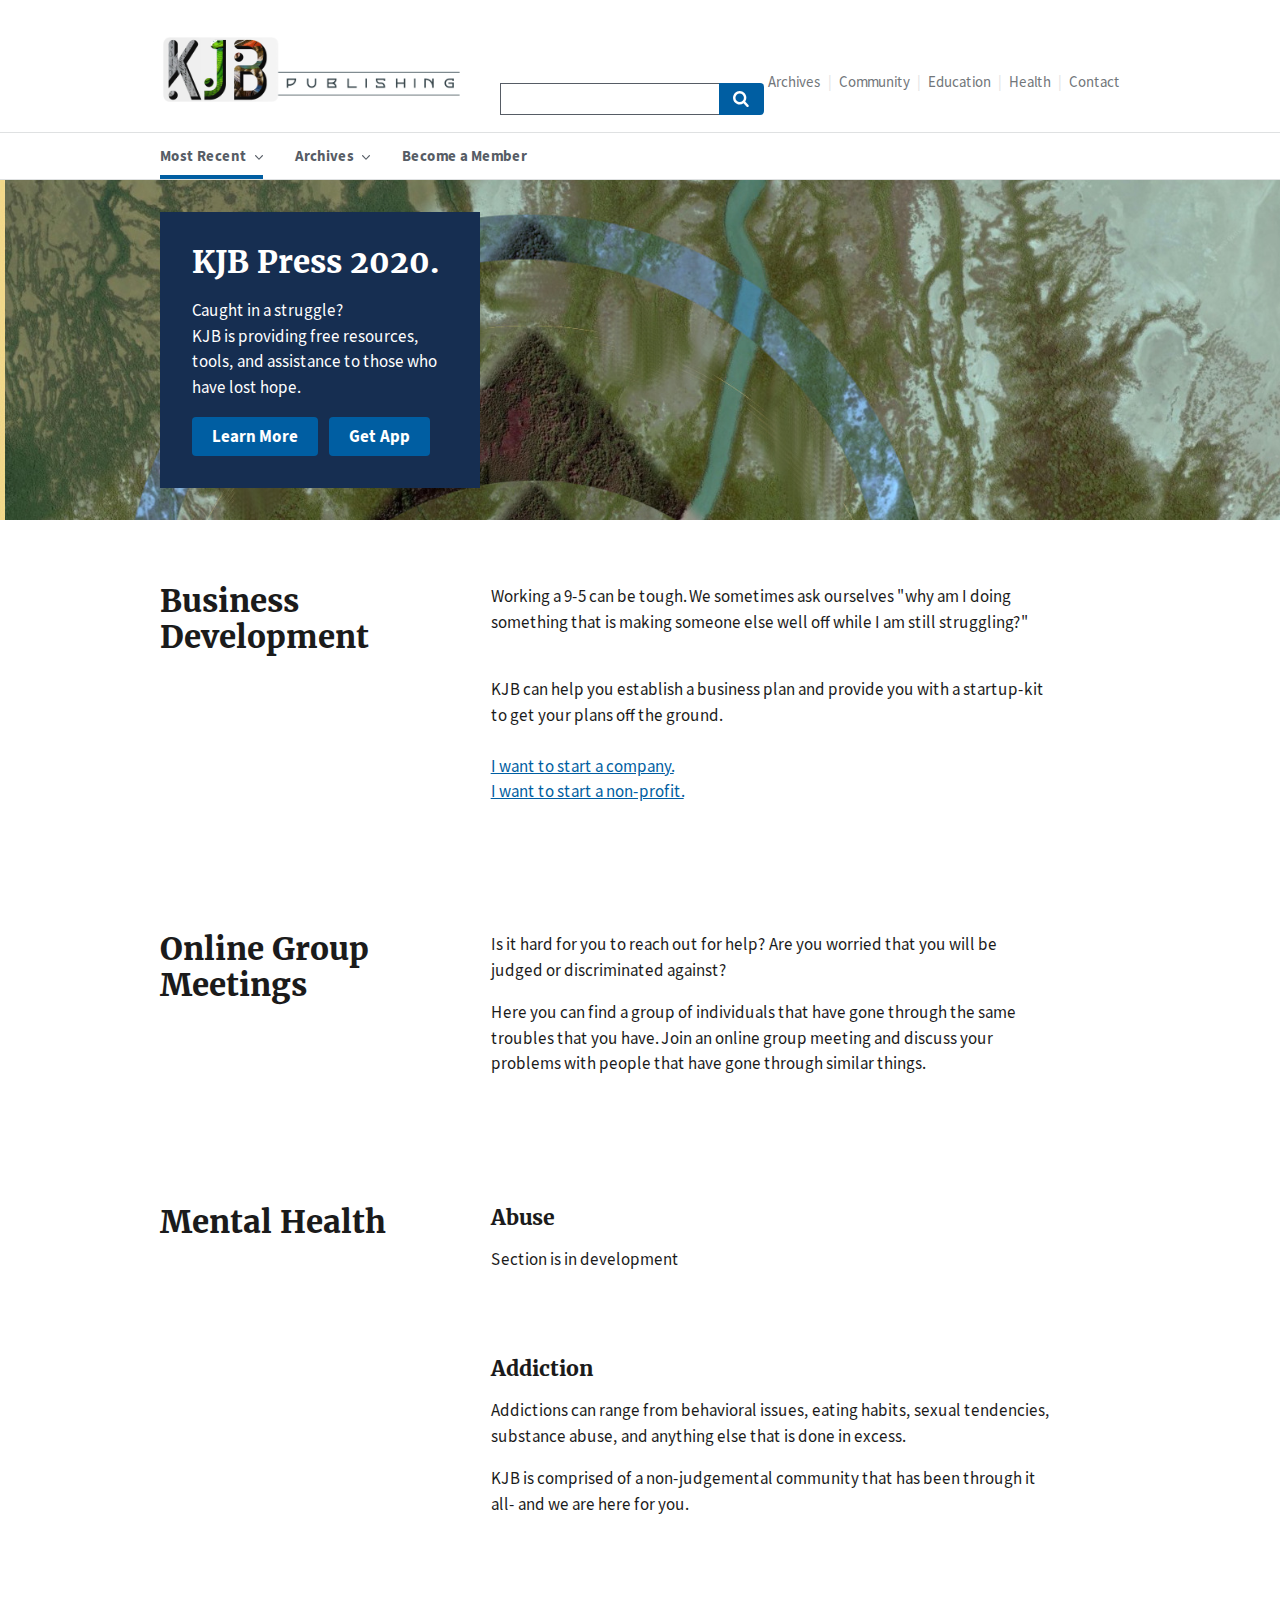
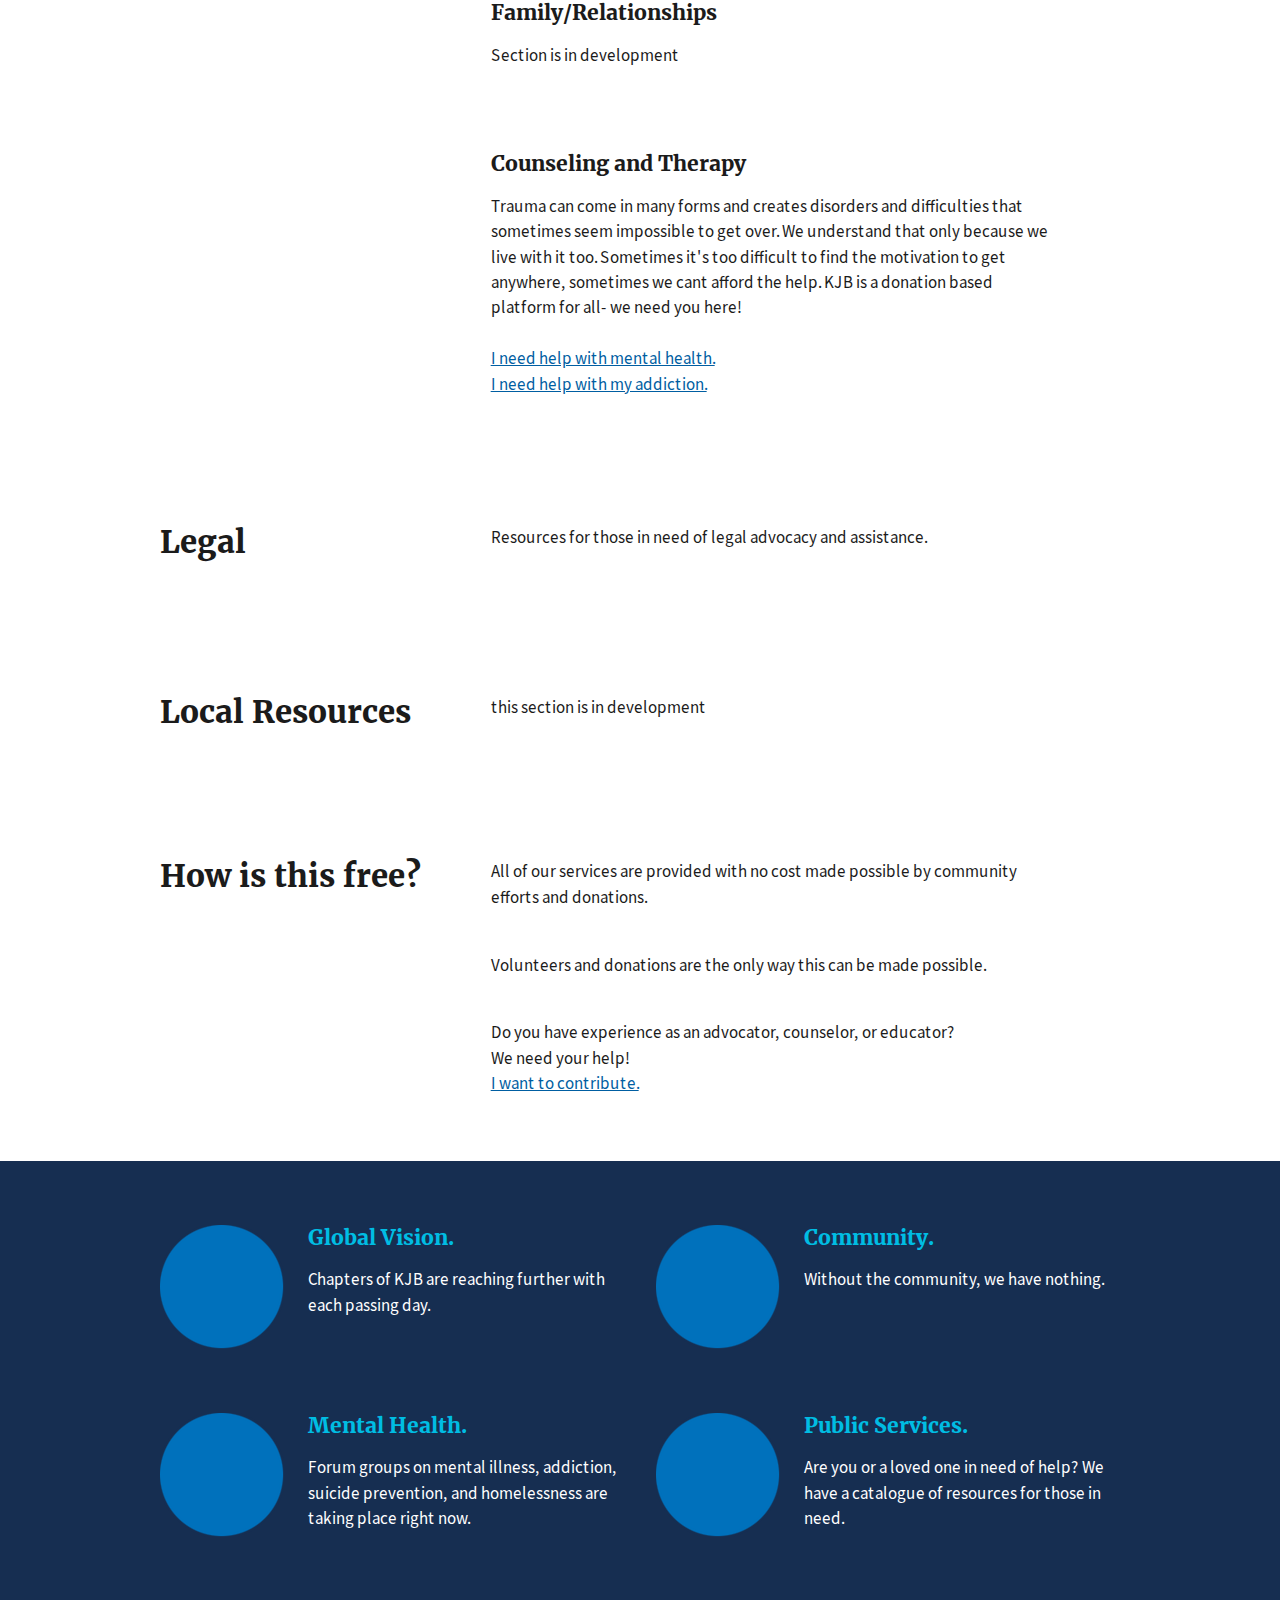
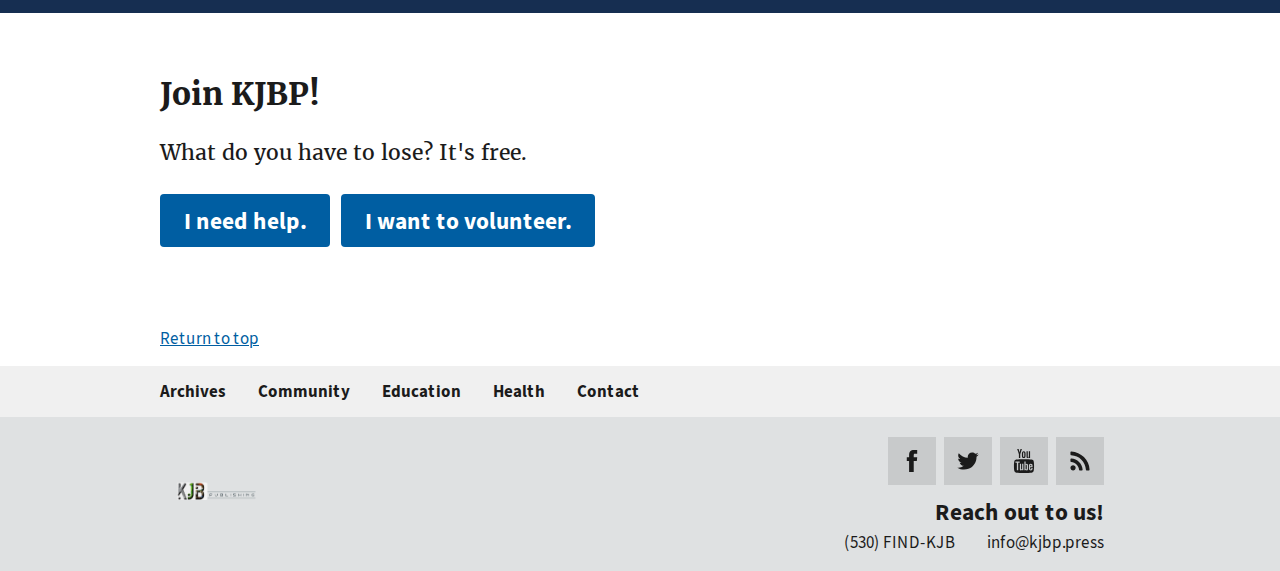
==== commit ac948df9: "Update index.html" ====
--- a/index.html
+++ b/index.html
@@ -6,17 +6,20 @@
   <head>
     <meta charset="utf-8">
     <meta name="viewport" content="width=device-width, initial-scale=1.0">
+<meta name="description" content="KJB Publishing & Press is a resource for personal/business development, community building projects, and group meetings, and a directory of Press Officers and Agents for National, Global, and Inter-Galactic Federations." />
+<meta name="googlebot" content="index, follow, noarchive, noimageindex" />
+<meta name="google-site-verification" content="hZ6cDXh6m19oH5kwq3ZAlTOHVrd6zLM3IZ0eWDkt2OM" />
     <meta http-equiv="X-UA-Compatible" content="IE=edge">
     <title>KJB Press</title>
     <link rel="stylesheet" href="css/uswds.css">
     
-    <meta property="og:title" content="KJB: Publishing & Press">
-<meta property="og:description" content="KJB is a resource for personal/business development, community building projects, and group meetings for those that have lost hope. ">
+    <meta property="og:title" content="KJBP Press">
+<meta property="og:description" content="KJB Publishing & Press is a resource for personal/business development, community building projects, and group meetings, and a directory of Press Officers and Agents for National, Global, and Inter-Galactic Federations. ">
 <meta property="og:image" content="http://euro-travel-example.com/thumbnail.jpg">
 <meta property="og:url" content="http://kjbp.press">
 
 <meta name="twitter:title" content="KJB: Publishing & Press">
-<meta name="twitter:description" content="KJB is a free resource for personal/business development, community building projects, and group meetings for those that have lost hope.">
+<meta name="twitter:description" content="KJB Publishing & Press is a resource for personal/business development, community building projects, and group meetings, and a directory of Press Officers and Agents for National, Global, and Inter-Galactic Federations.">
 <meta name="twitter:image" content="http://euro-travel-example.com/thumbnail.jpg">
 <meta name="twitter:card" content="summary_large_image">
 
@@ -100,14 +103,14 @@
 <ul class="usa-nav__primary usa-accordion"><li class="usa-nav__primary-item">
     <button class="usa-accordion__button usa-nav__link  usa-current" aria-expanded="false" aria-controls="extended-nav-section-one"><span>Most Recent</span></button>
     <ul id="extended-nav-section-one" class="usa-nav__submenu"><li class="usa-nav__submenu-item">
-              <a href="#" class=""> Articles</a>
+              <a href="/apps" class=""> Apps</a>
             </li><li class="usa-nav__submenu-item">
-              <a href="#" class=""> Events</a>
+              <a href="/articles" class=""> Articles</a>
             </li><li class="usa-nav__submenu-item">
-              <a href="#" class=""> Community</a>
+              <a href="/community" class=""> Community</a>
             </li>
             <li class="usa-nav__submenu-item">
-              <a href="#" class=""> Mental Health</a>
+              <a href="/mental-health" class=""> Mental Health</a>
             </li>
           </ul></li><li class="usa-nav__primary-item">
     <button class="usa-accordion__button usa-nav__link" aria-expanded="false" aria-controls="extended-nav-section-two"><span>Archives</span></button>
@@ -173,7 +176,7 @@
       <h1 class="usa-hero__heading"><span class="usa-hero__heading--alt">KJB Press 2020.</span>
       </h1><p>Caught in a struggle? <br>KJB is providing free resources, tools, and assistance to those who have lost hope.   </p>
       <a class="usa-button" href="javascript:void(0)">Learn More</a>
-      <a class="usa-button" href="javascript:void(0)">Login</a>
+      <a class="usa-button" href="/apps">Get App</a>
     </div>
   </div>
 </section>
@@ -407,7 +410,7 @@
 </footer>
 
     
-    <script src="js/uswds.min.js"></script>
+    <script src="js/uswds.js"></script>
   </body>
 </html>
 
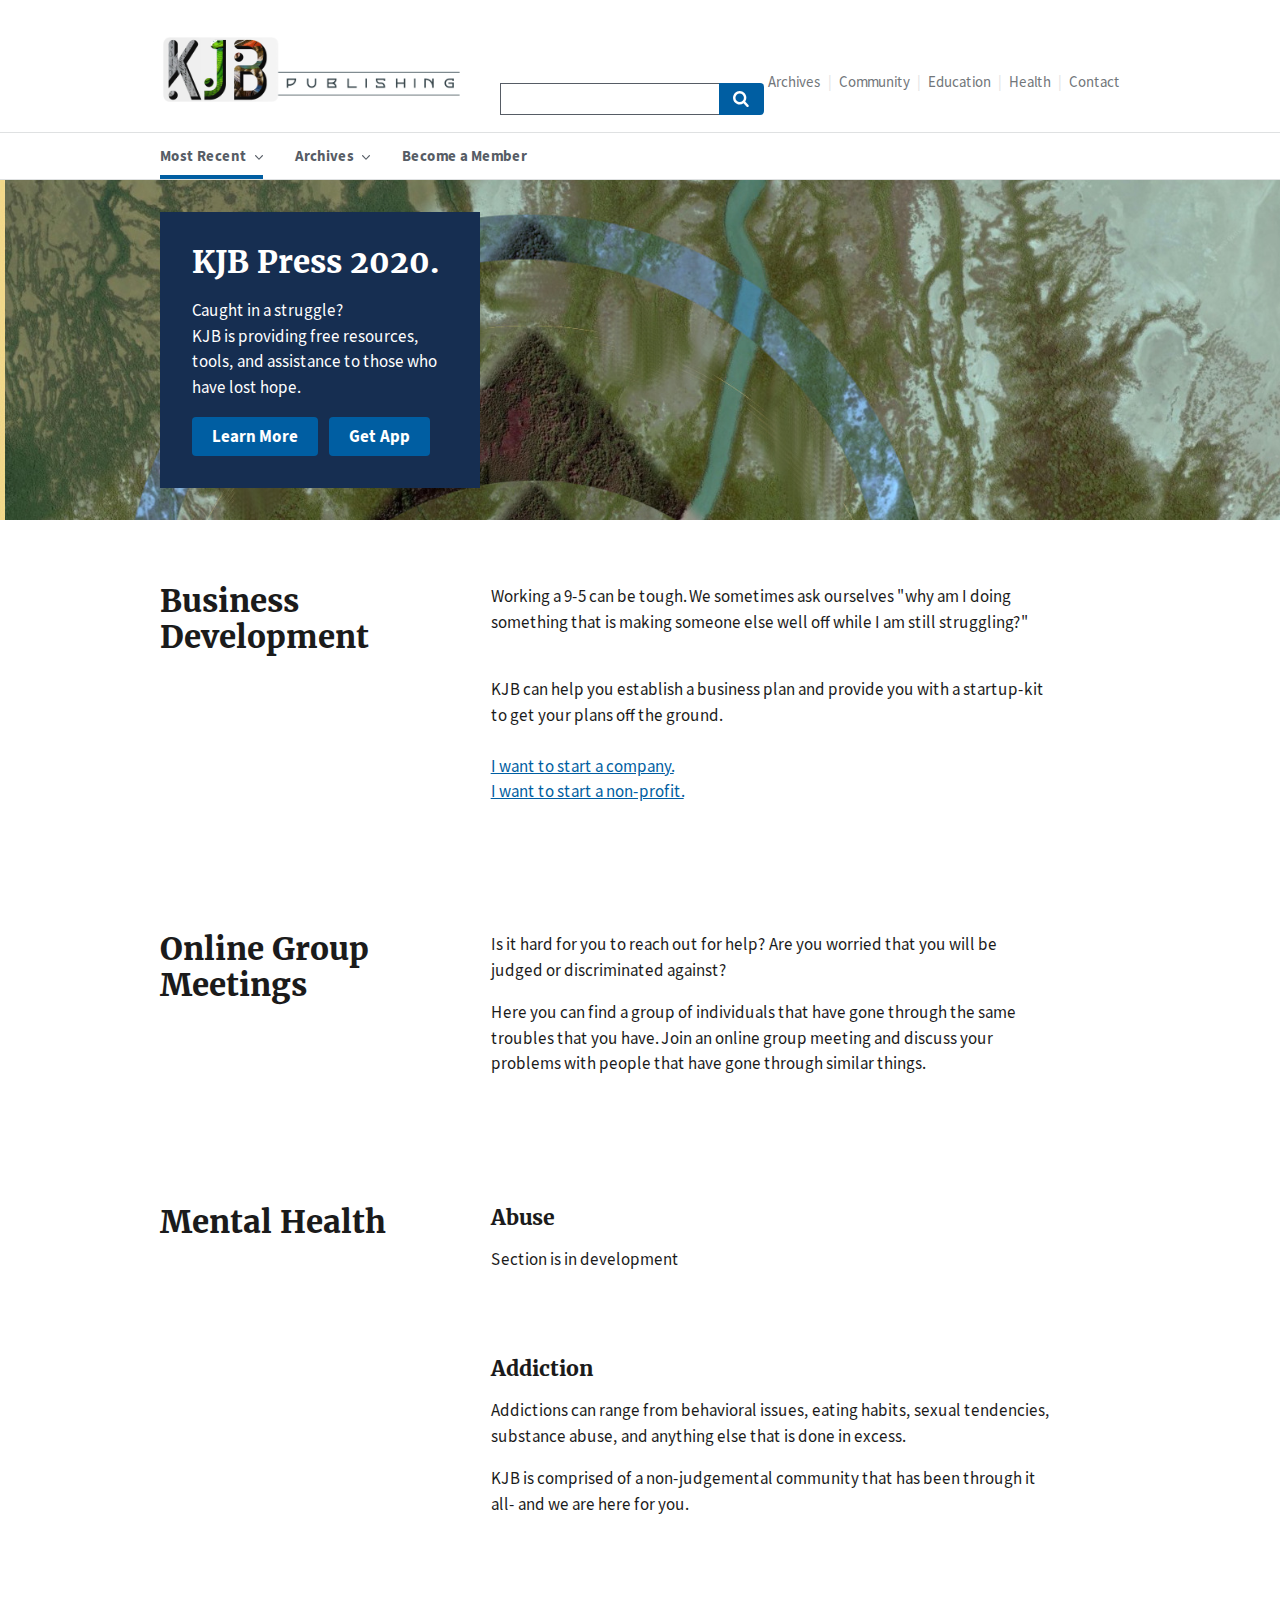
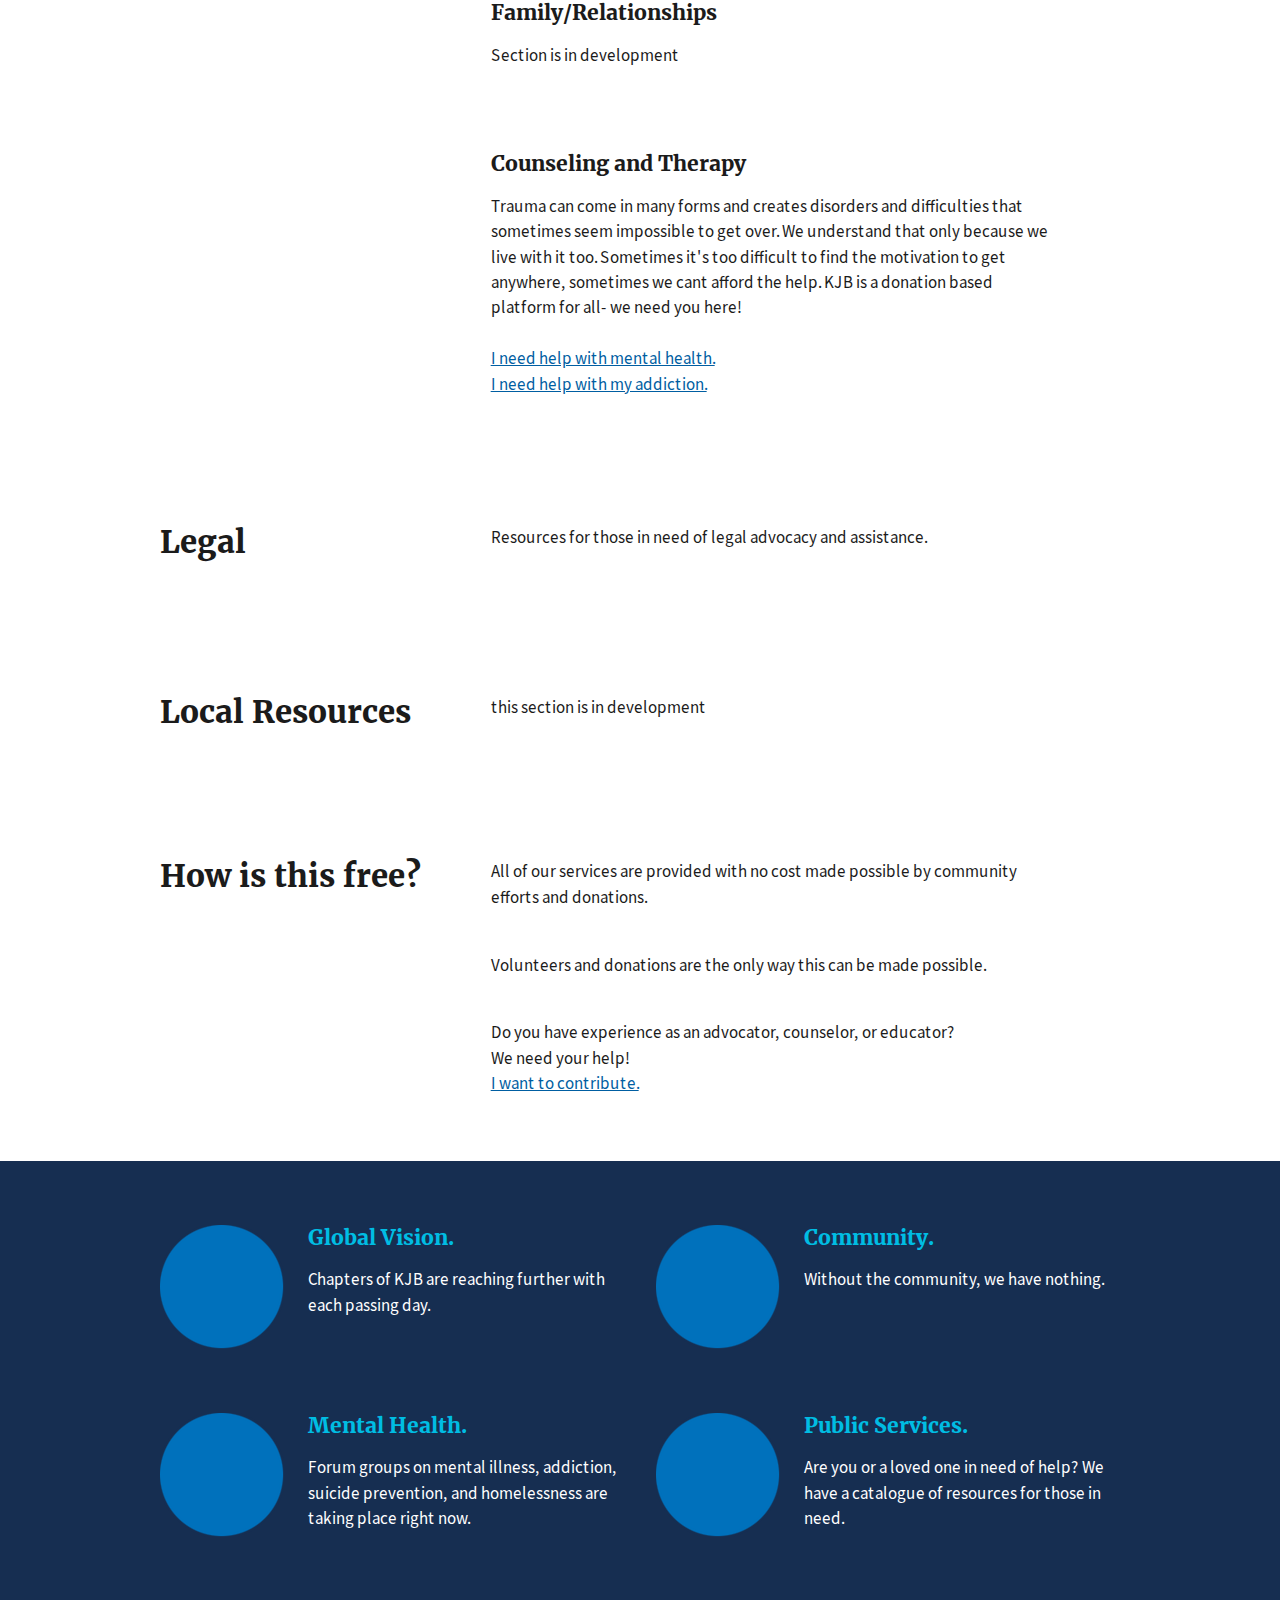
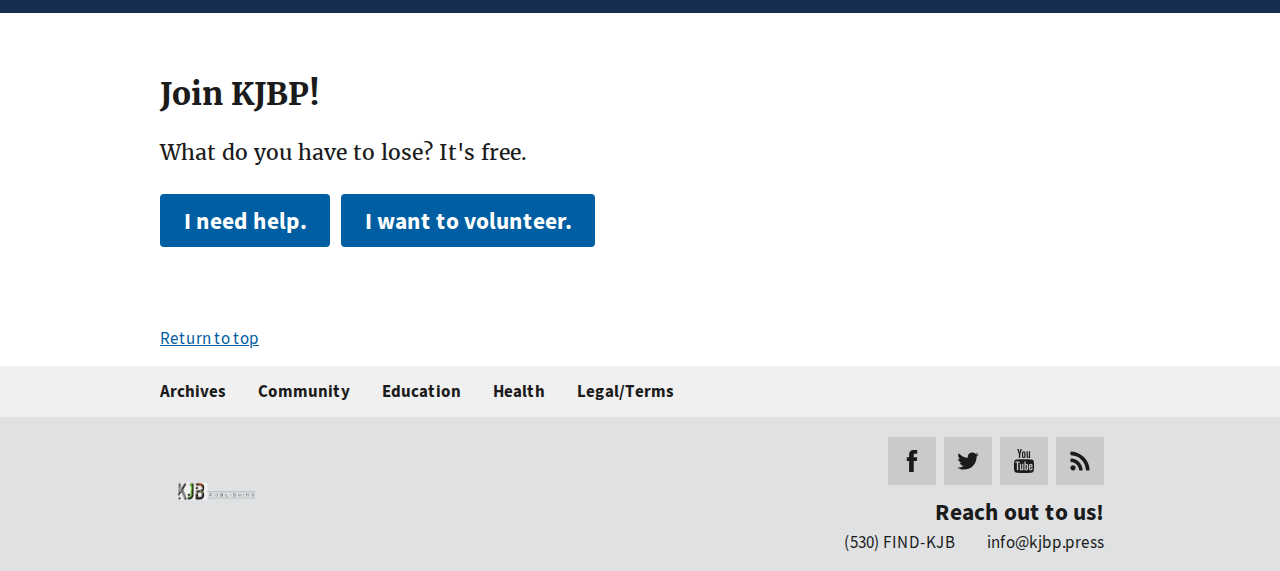
==== commit e51891cd: "Update index.html" ====
--- a/index.html
+++ b/index.html
@@ -352,7 +352,7 @@
         </li>
         
         <li class="mobile-lg:grid-col-4 desktop:grid-col-auto usa-footer__primary-content">
-          <a class="usa-footer__primary-link" href="javascript:void(0);">Contact</a>
+          <a class="usa-footer__primary-link" href="javascript:void(0);">Legal/Terms</a>
         </li>
       </ul>
     </nav>
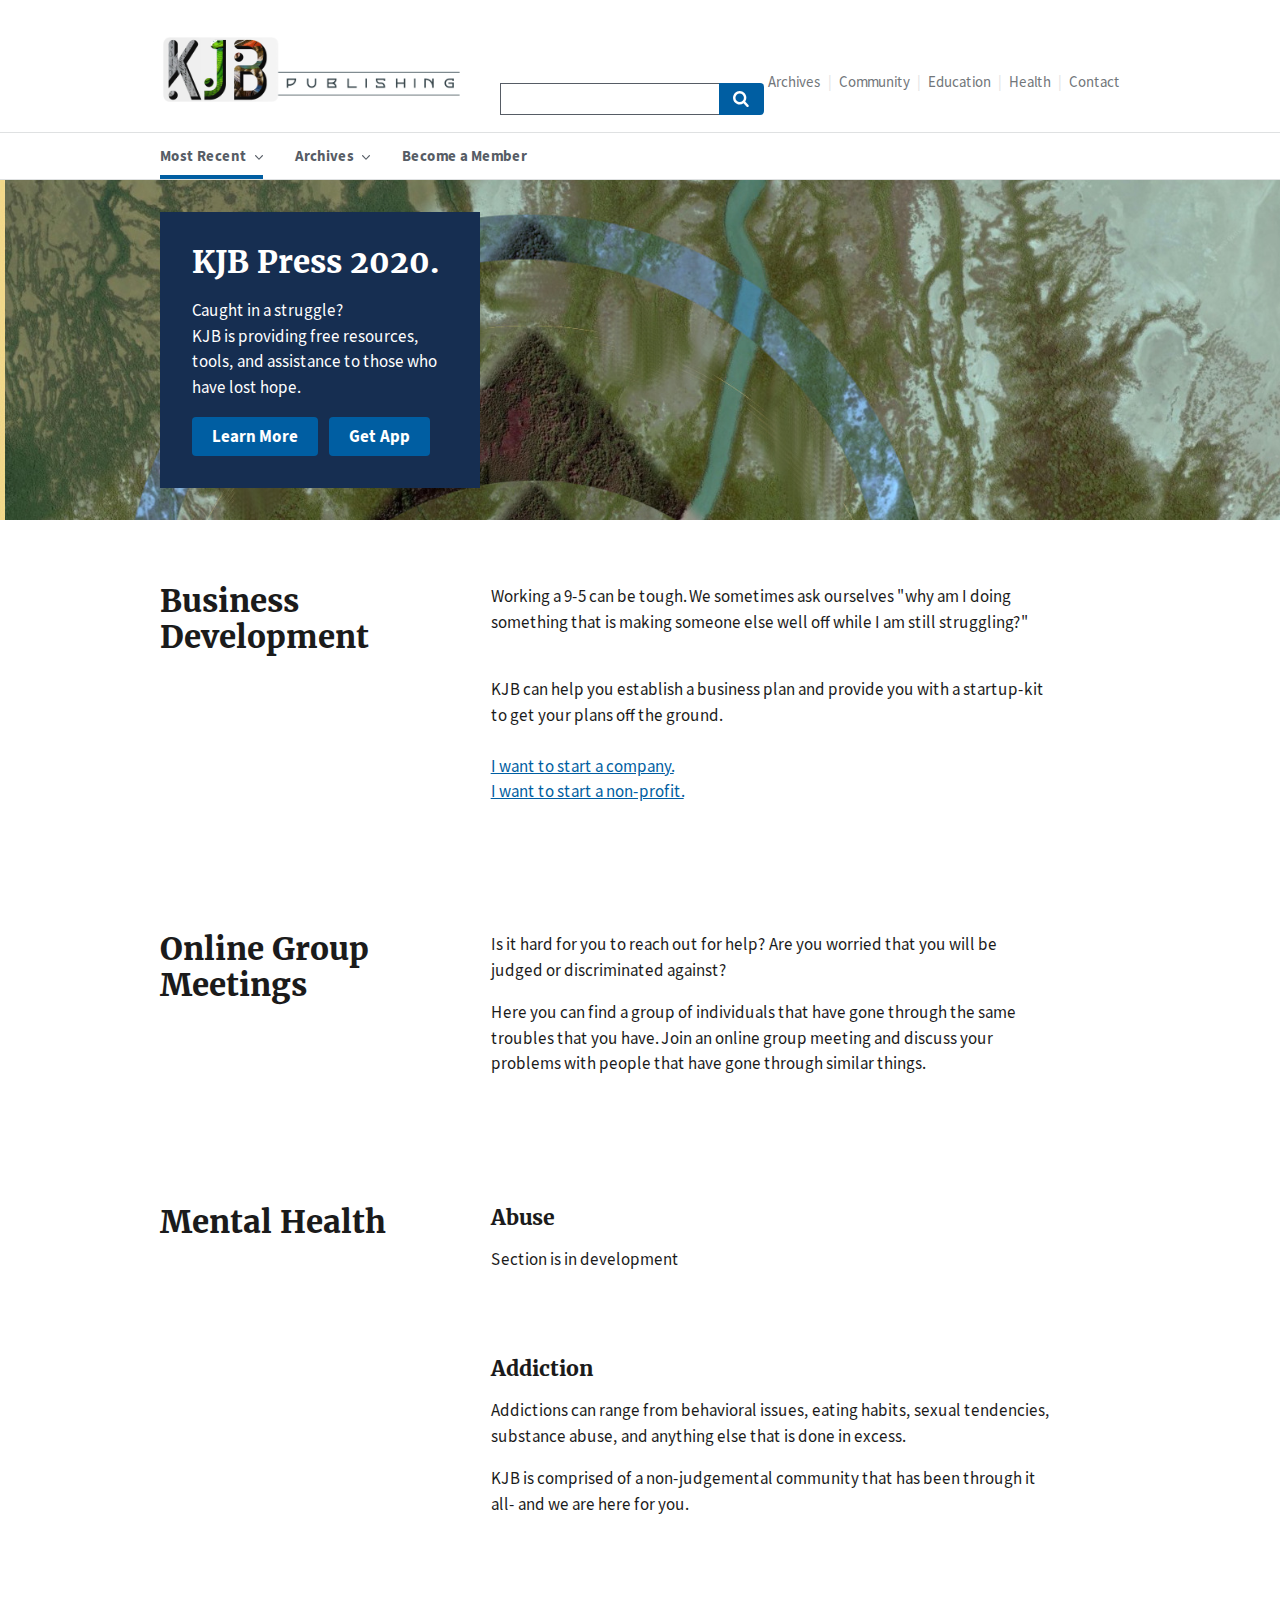
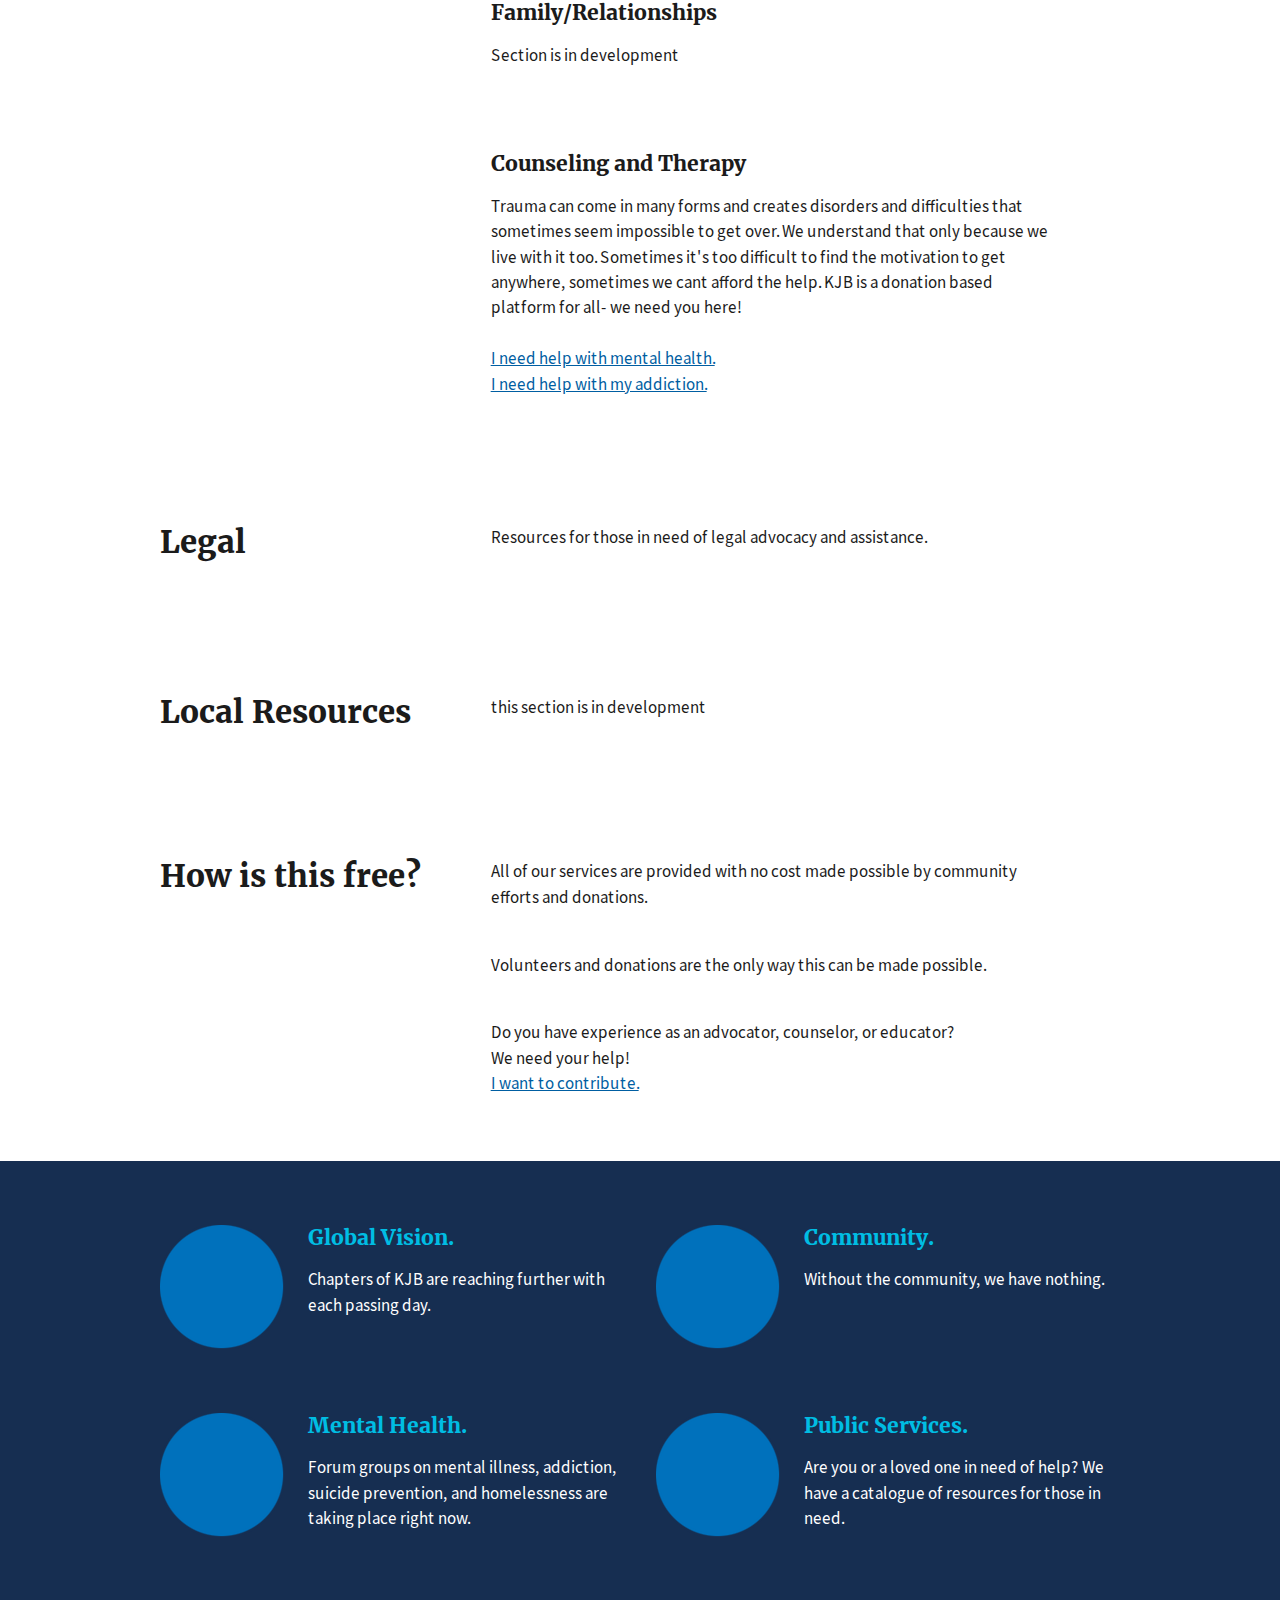
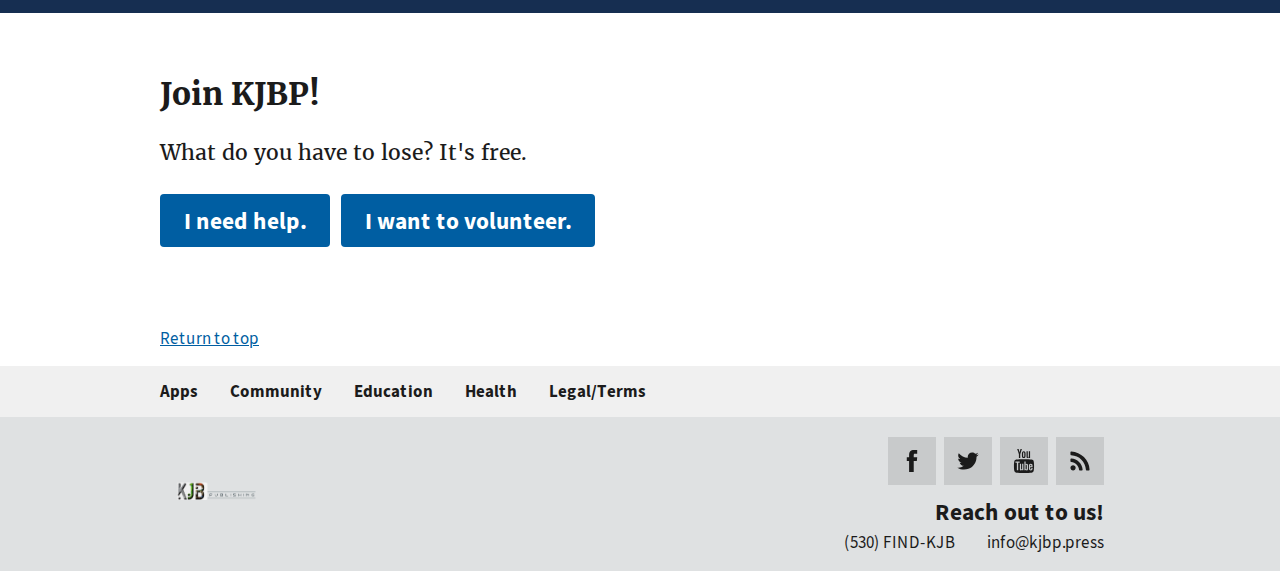
==== commit 41bc3202: "Update index.html" ====
--- a/index.html
+++ b/index.html
@@ -339,7 +339,7 @@
     <nav class="usa-footer__nav" aria-label="Footer navigation">
       <ul class="grid-row grid-gap">
         <li class="mobile-lg:grid-col-4 desktop:grid-col-auto usa-footer__primary-content">
-          <a class="usa-footer__primary-link" href="javascript:void(0);">Archives</a>
+          <a class="usa-footer__primary-link" href="/apps">Apps</a>
         </li>
         <li class="mobile-lg:grid-col-4 desktop:grid-col-auto usa-footer__primary-content">
           <a class="usa-footer__primary-link" href="javascript:void(0);">Community</a>
@@ -352,7 +352,7 @@
         </li>
         
         <li class="mobile-lg:grid-col-4 desktop:grid-col-auto usa-footer__primary-content">
-          <a class="usa-footer__primary-link" href="javascript:void(0);">Legal/Terms</a>
+          <a class="usa-footer__primary-link" href="terms.html;">Legal/Terms</a>
         </li>
       </ul>
     </nav>
